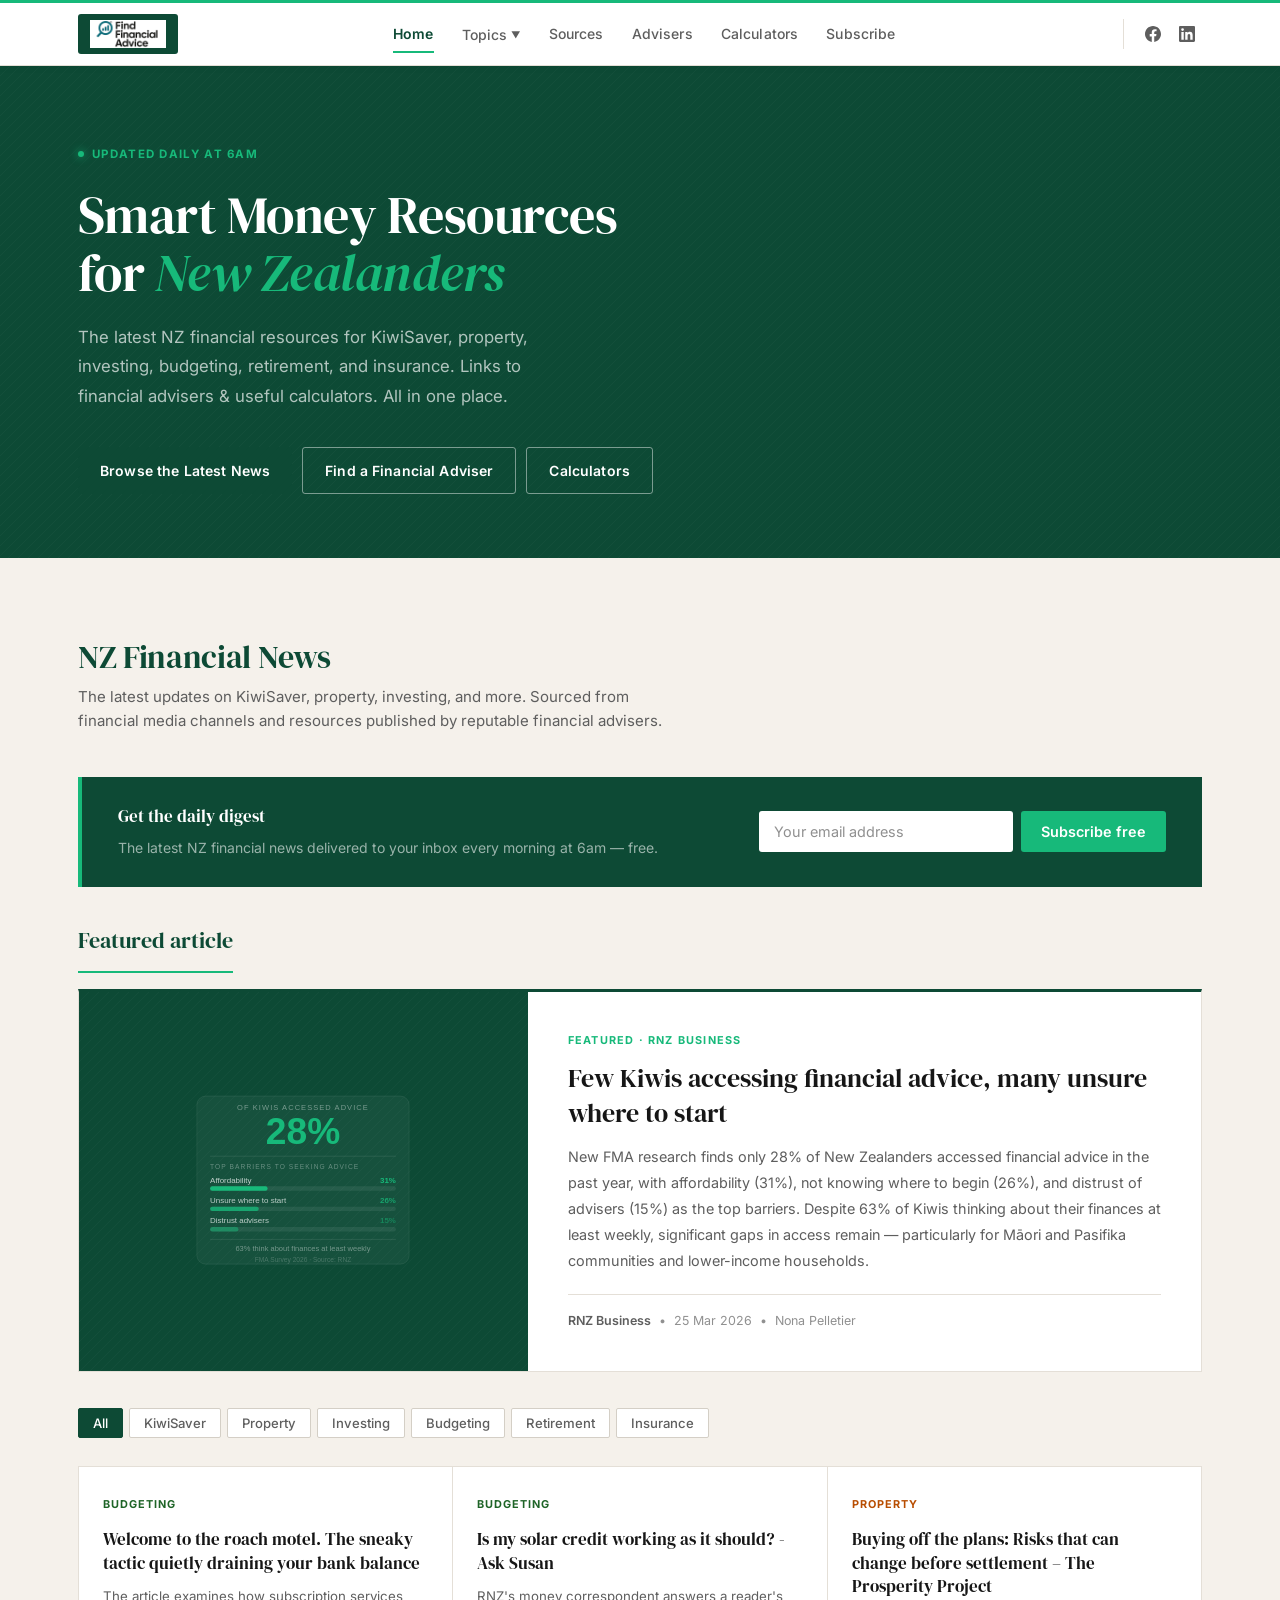
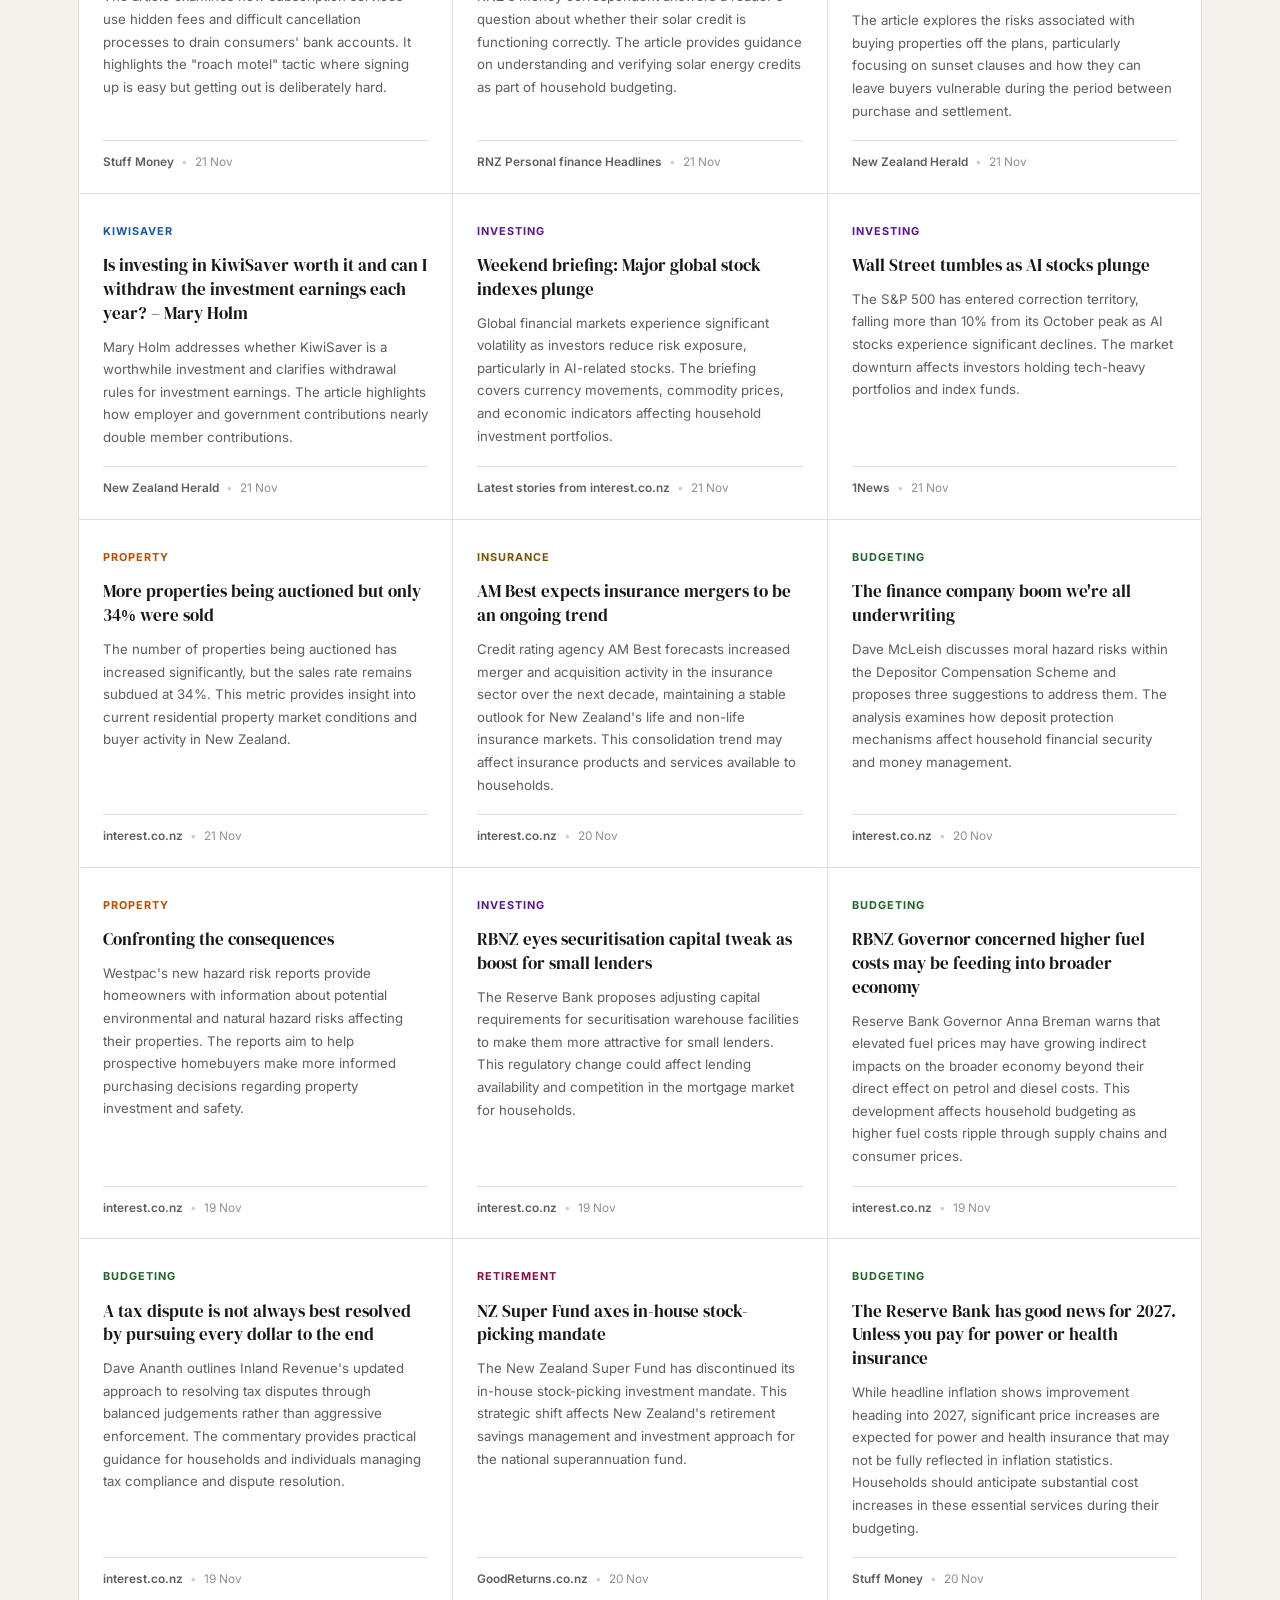
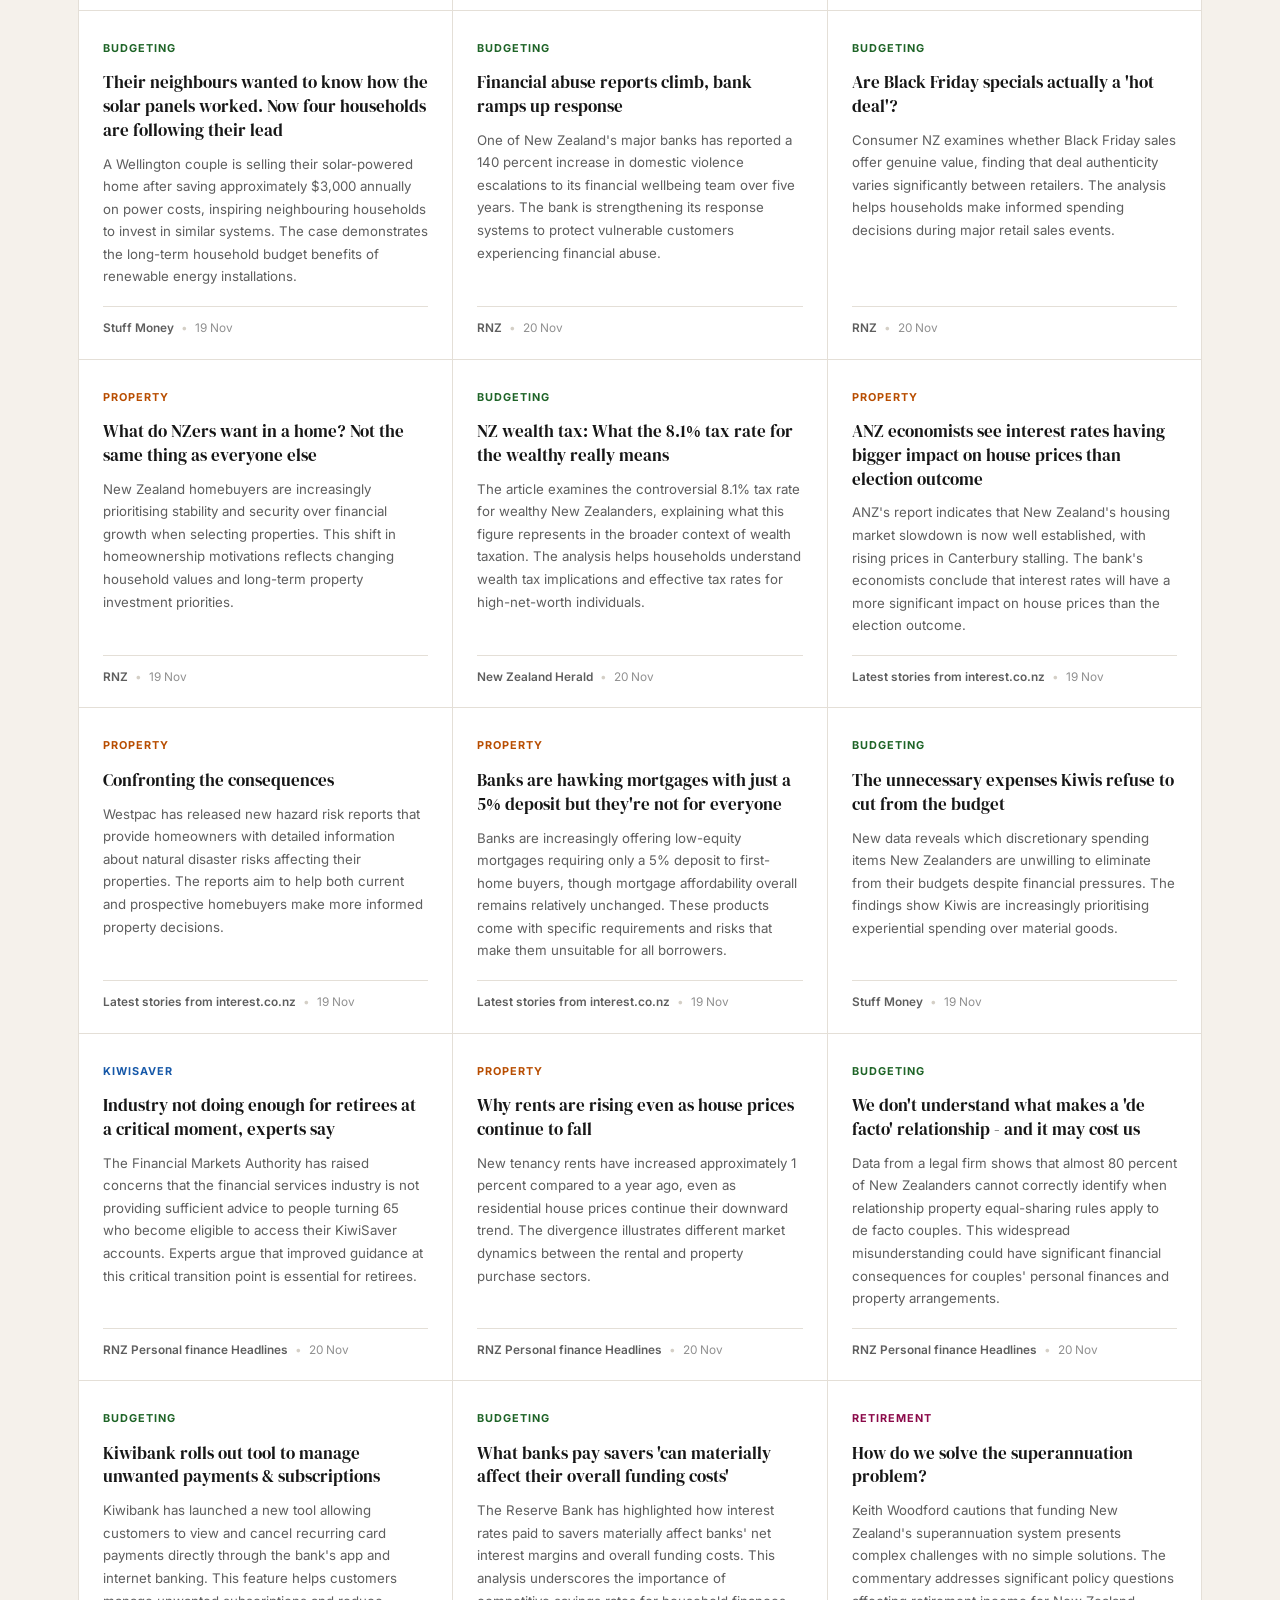
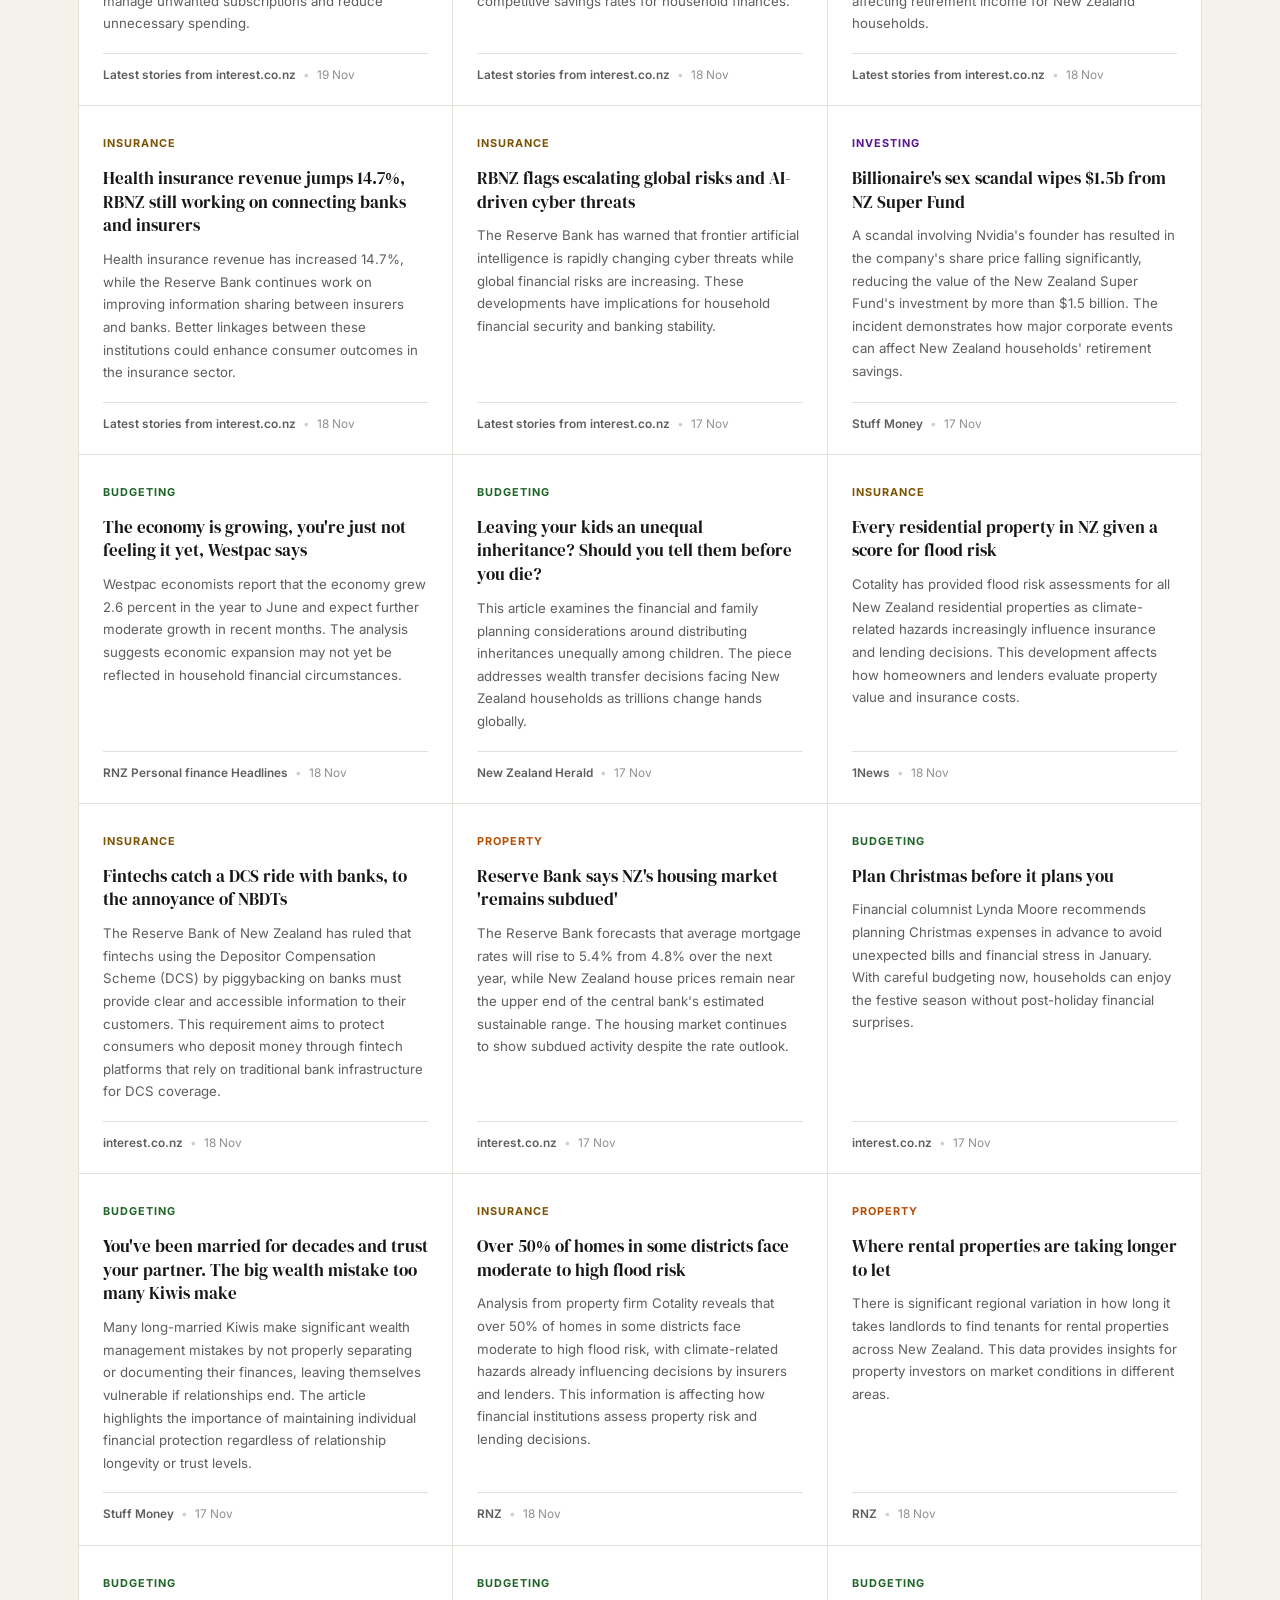
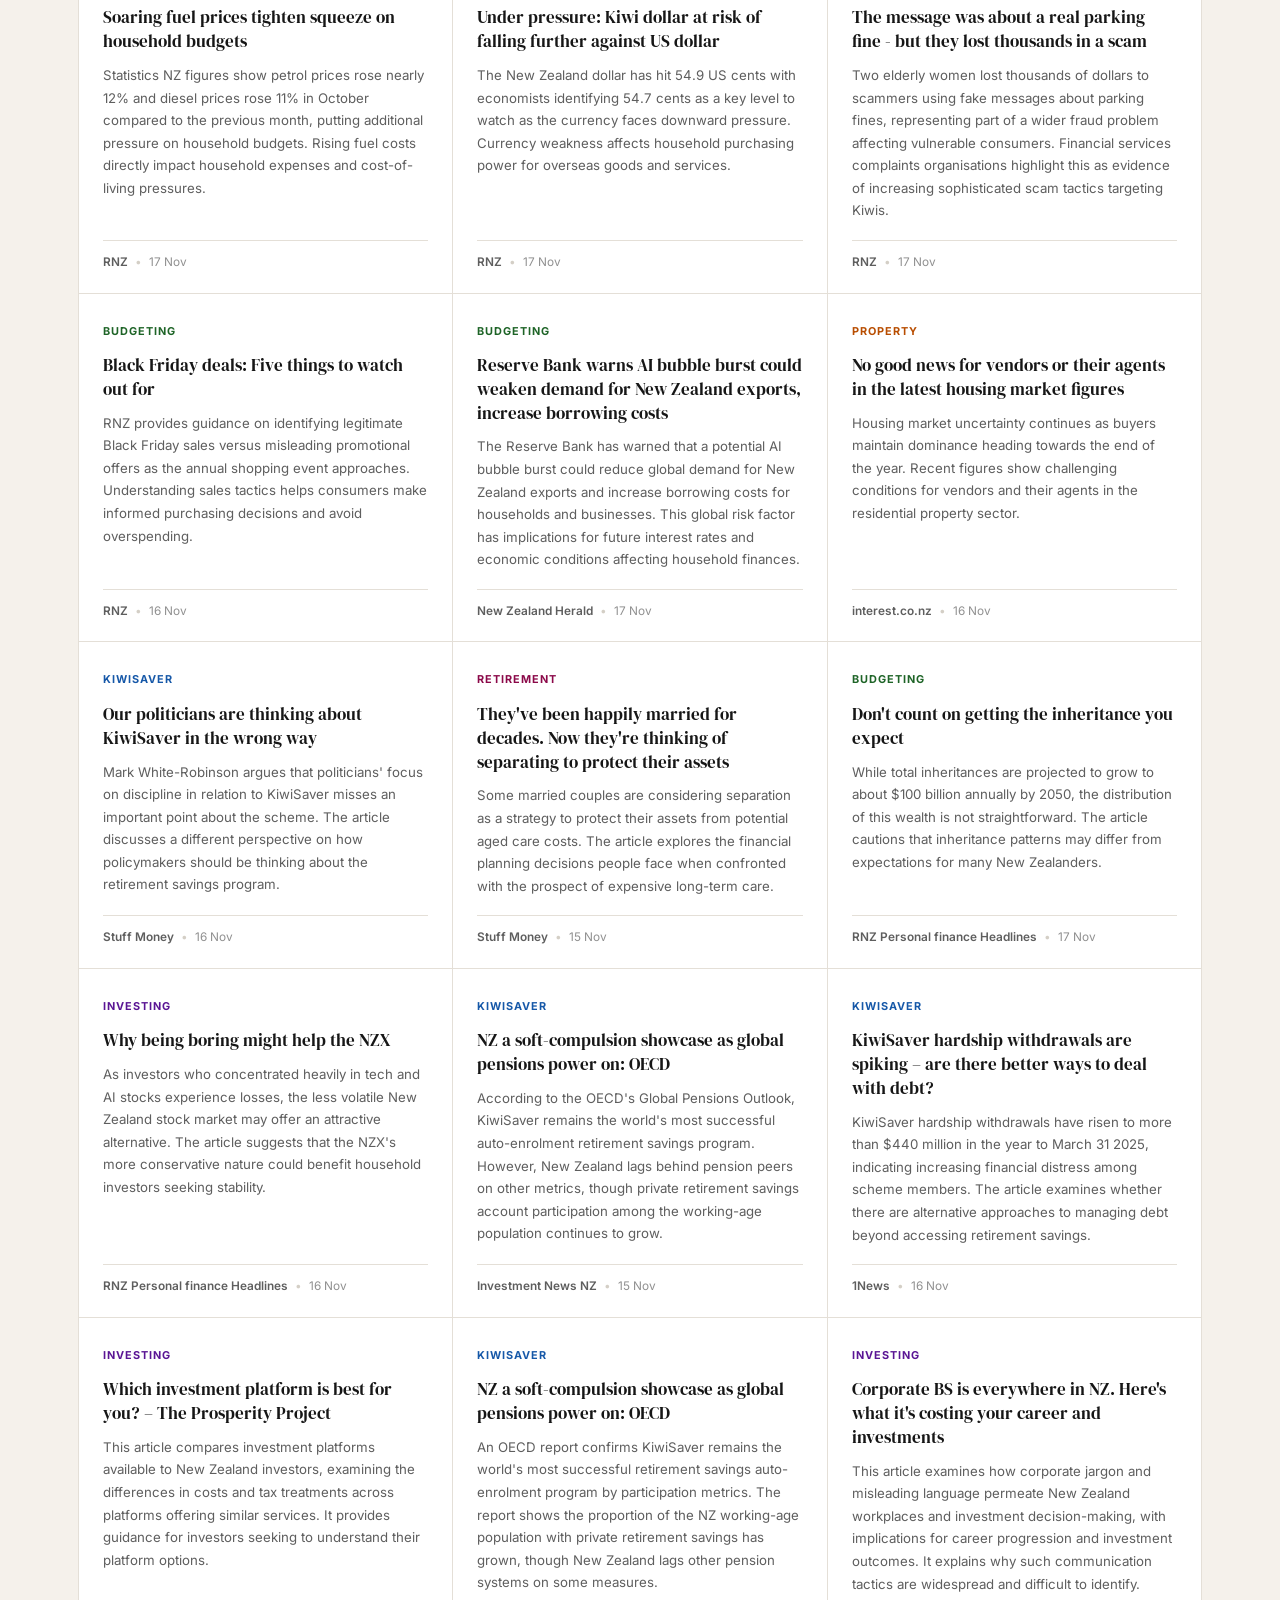
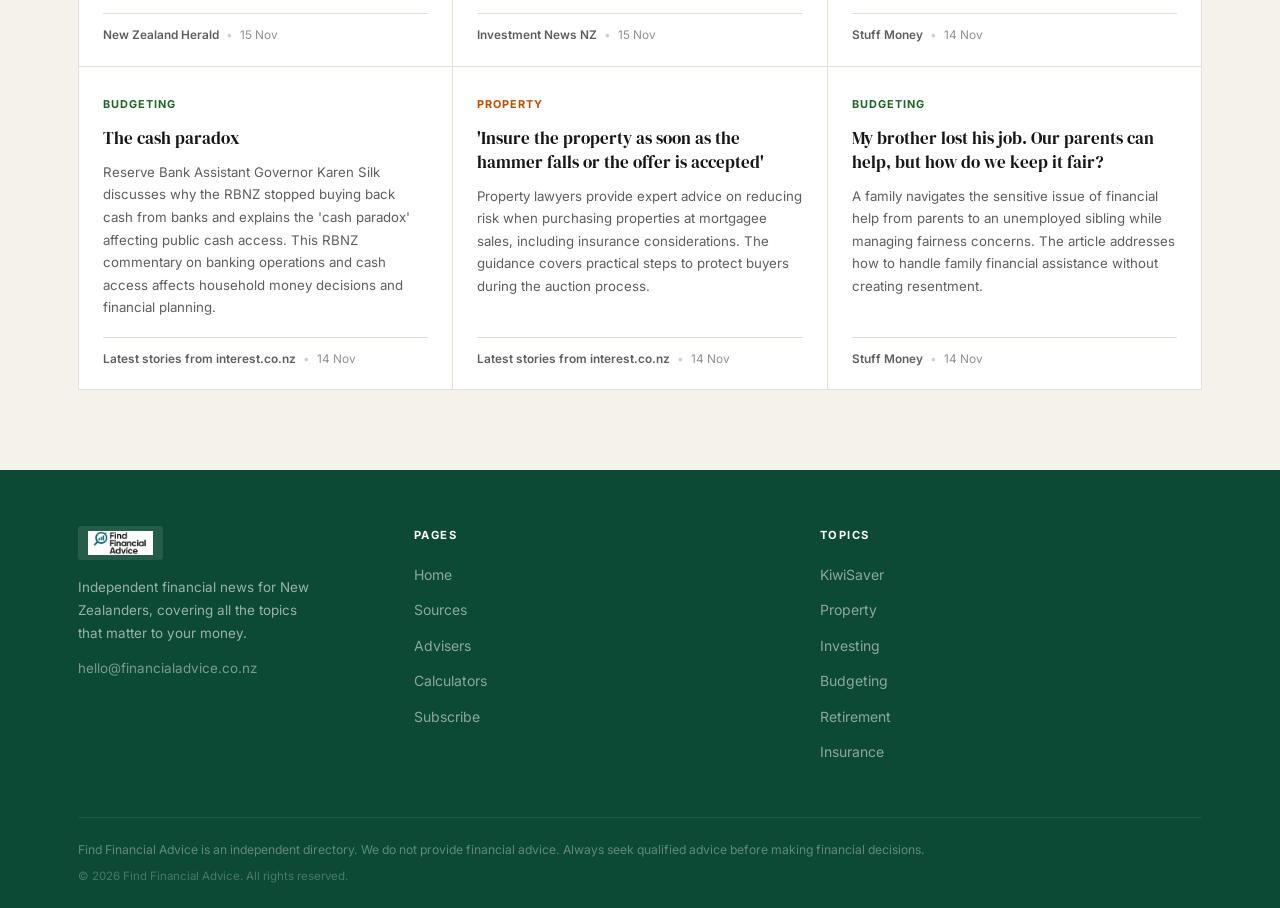
==== index.html @ 1567c5a9 "Daily news update — 2026-11-21" ====
<!DOCTYPE html>
<html lang="en-NZ">
<head>
  <meta charset="UTF-8">
  <meta name="viewport" content="width=device-width, initial-scale=1.0">
  <link rel="icon" type="image/png" href="/favicon-96x96.png" sizes="96x96" />
  <link rel="shortcut icon" href="/favicon.ico" />
  <link rel="apple-touch-icon" sizes="180x180" href="/apple-touch-icon.png" />
  <meta name="apple-mobile-web-app-title" content="Find Financial Advice NZ" />
  <meta name="application-name" content="Find Financial Advice NZ">
  <link rel="manifest" href="/site.webmanifest" />
  <meta name="description" content="Find financial advice in NZ — free daily news on KiwiSaver, investing, property and money. Curated summaries from New Zealand's most trusted financial sources.">
  <title>Find Financial Advice NZ – Smart Money Decisions for NZ</title>
  <link rel="canonical" href="https://financialadvice.co.nz/">
  <link rel="stylesheet" href="styles.min.css">
  <style type="text/css">
  /* Newsletter signup form (Brevo via /api/subscribe) */
  .subscribe-form { width: 100%; }
  .subscribe-row { display: flex; gap: 8px; }
  .subscribe-input { flex: 1; min-width: 0; padding: 11px 14px; border: 1px solid transparent; border-radius: var(--radius); font-size: 0.9rem; color: var(--ink); background: var(--white); -webkit-appearance: none; appearance: none; transition: box-shadow 0.2s; }
  .subscribe-input::placeholder { color: var(--light); }
  .subscribe-input:focus { outline: none; box-shadow: 0 0 0 2px var(--green-bright); }
  .subscribe-btn { flex-shrink: 0; padding: 11px 20px; cursor: pointer; border: none; border-radius: var(--radius); font-size: 0.9rem; font-weight: 600; color: var(--white); background: var(--green-bright); transition: background 0.2s; }
  .subscribe-btn:hover { background: var(--green-mid); }
  .subscribe-btn:disabled { opacity: 0.6; cursor: default; }
  .subscribe-msg { margin: 10px 0 0; font-size: 0.84rem; line-height: 1.4; display: none; }
  .subscribe-msg.show { display: block; }
  .subscribe-msg.success { color: var(--white); font-weight: 600; }
  .subscribe-msg.error { color: #ffd7d0; }
  @media (max-width: 800px) { .subscribe-row { flex-direction: column; } }
  </style>
  <!-- Google Tag Manager -->
  <script>(function(w,d,s,l,i){w[l]=w[l]||[];w[l].push({'gtm.start':
  new Date().getTime(),event:'gtm.js'});var f=d.getElementsByTagName(s)[0],
  j=d.createElement(s),dl=l!='dataLayer'?'&l='+l:'';j.async=true;j.src=
  'https://www.googletagmanager.com/gtm.js?id='+i+dl;f.parentNode.insertBefore(j,f);
  })(window,document,'script','dataLayer','GTM-PXX6WRRG');</script>
  <!-- End Google Tag Manager -->

  <!-- FAQ Schema for AEO -->
  <!-- Google tag (gtag.js) -->
  <script async src="https://www.googletagmanager.com/gtag/js?id=G-EKNTL9Q19B"></script>
  <script>
    window.dataLayer = window.dataLayer || [];
    function gtag(){dataLayer.push(arguments);}
    gtag('js', new Date());
    gtag('config', 'G-EKNTL9Q19B');
  </script>
  <!-- Open Graph -->
  <meta property="og:type"        content="website">
  <meta property="og:site_name"   content="Find Financial Advice NZ">
  <meta property="og:url"         content="https://financialadvice.co.nz/">
  <meta property="og:title"       content="FinancialAdvice.co.nz – Smart Money Decisions for NZ">
  <meta property="og:description" content="Find financial advice in NZ — free daily news on KiwiSaver, investing, property and money. Curated summaries from New Zealand's most trusted financial sources.">
  <meta property="og:image"       content="https://i.postimg.cc/XvXzCPs9/FFA-og-image.jpg">
  <meta property="og:image:type"  content="image/jpeg">
  <meta property="og:image:width" content="1200">
  <meta property="og:image:height" content="630">
  <meta name="twitter:card"       content="summary_large_image">
  <meta name="twitter:title"      content="FinancialAdvice.co.nz – Smart Money Decisions for NZ">
  <meta name="twitter:description" content="Find financial advice in NZ — free daily news on KiwiSaver, investing, property and money. Curated summaries from New Zealand's most trusted financial sources.">
  <meta name="twitter:image"      content="https://i.postimg.cc/XvXzCPs9/FFA-og-image.jpg">
  <meta property="og:locale"      content="en_NZ">
  <meta name="geo.region"         content="NZ">
  <meta name="language"           content="en-NZ">
  <meta name="robots"             content="index, follow">
  <meta name="theme-color"        content="#0d4a35">
  <link rel="preconnect" href="https://fonts.googleapis.com">
  <link rel="preconnect" href="https://fonts.gstatic.com" crossorigin>
  <link href="https://fonts.googleapis.com/css2?family=DM+Serif+Display:ital@0;1&family=Inter:wght@400;500;600;700&display=swap" rel="stylesheet" media="print" onload="this.media='all'">
  <noscript><link href="https://fonts.googleapis.com/css2?family=DM+Serif+Display:ital@0;1&family=Inter:wght@400;500;600;700&display=swap" rel="stylesheet"></noscript>
  <script type="application/ld+json">
{
  "@context": "https://schema.org",
  "@graph": [
    {
      "@type": "WebSite",
      "@id": "https://financialadvice.co.nz/#website",
      "url": "https://financialadvice.co.nz/",
      "name": "Find Financial Advice NZ",
      "alternateName": "FinancialAdvice.co.nz",
      "description": "New Zealand's free daily hub for KiwiSaver, investing, property, budgeting, retirement, and insurance news. Curated summaries from New Zealand's most trusted financial sources, updated daily at 6am.",
      "publisher": { "@id": "https://financialadvice.co.nz/#organization" }
    },
    {
      "@type": "Organization",
      "@id": "https://financialadvice.co.nz/#organization",
      "name": "Find Financial Advice NZ",
      "url": "https://financialadvice.co.nz/",
      "logo": "https://financialadvice.co.nz/Find%20Financial%20Advice%20Logo%2C%20wide%20R.png",
      "email": "hello@financialadvice.co.nz",
      "description": "An independent New Zealand financial news aggregator covering KiwiSaver, property, investing, budgeting, retirement, and insurance. Updated daily at 6am with curated summaries from trusted NZ financial sources.",
      "areaServed": "New Zealand"
    },
    {
      "@type": "WebPage",
      "@id": "https://financialadvice.co.nz/#homepage",
      "url": "https://financialadvice.co.nz/",
      "name": "Find Financial Advice NZ",
      "description": "NZ's free daily hub for KiwiSaver, investing, property and money news. Read quick summaries from New Zealand's most trusted financial sources.",
      "isPartOf": { "@id": "https://financialadvice.co.nz/#website" },
      "about": [
        { "@type": "Thing", "name": "KiwiSaver" },
        { "@type": "Thing", "name": "Property investment New Zealand" },
        { "@type": "Thing", "name": "Personal finance New Zealand" },
        { "@type": "Thing", "name": "Financial advice New Zealand" },
        { "@type": "Thing", "name": "Retirement planning New Zealand" }
      ]
    }
  ]
}
  </script>
  <!-- Meta Pixel Code -->
  <script>
  !function(f,b,e,v,n,t,s)
  {if(f.fbq)return;n=f.fbq=function(){n.callMethod?
  n.callMethod.apply(n,arguments):n.queue.push(arguments)};
  if(!f._fbq)f._fbq=n;n.push=n;n.loaded=!0;n.version='2.0';
  n.queue=[];t=b.createElement(e);t.async=!0;
  t.src=v;s=b.getElementsByTagName(e)[0];
  s.parentNode.insertBefore(t,s)}(window, document,'script',
  'https://connect.facebook.net/en_US/fbevents.js');
  fbq('init', '1661535551726233');
  fbq('track', 'PageView');
  </script>
  <noscript><img height="1" width="1" style="display:none"
  src="https://www.facebook.com/tr?id=1661535551726233&ev=PageView&noscript=1"
  /></noscript>
  <!-- End Meta Pixel Code -->
</head>
<body>
  <!-- Google Tag Manager (noscript) -->
  <noscript><iframe src="https://www.googletagmanager.com/ns.html?id=GTM-PXX6WRRG"
  height="0" width="0" style="display:none;visibility:hidden"></iframe></noscript>
  <!-- End Google Tag Manager (noscript) -->

<nav class="navbar">
  <div class="container">
    <a href="/" class="nav-logo">
      <div class="nav-logo-pill">
        <img src="Find%20Financial%20Advice%20Logo%2C%20wide%20R.png" alt="FindFinancialAdvice.co.nz" class="nav-logo-img">
      </div>
    </a>
    <button class="nav-toggle" aria-label="Toggle navigation" aria-expanded="false">&#9776;</button>
    <ul class="nav-links">
      <li><a href="/" class="active">Home</a></li>
      <li class="nav-dropdown">
        <button class="nav-dropdown-toggle" aria-expanded="false" aria-haspopup="true">Topics <span class="nav-dropdown-arrow">&#9660;</span></button>
        <ul class="nav-dropdown-menu">
          <li><a href="/kiwisaver">KiwiSaver</a></li>
          <li><a href="/property">Property</a></li>
          <li><a href="/investing">Investing</a></li>
          <li><a href="/budgeting">Budgeting</a></li>
          <li><a href="/retirement">Retirement</a></li>
          <li><a href="/insurance">Insurance</a></li>
        </ul>
      </li>
            <li><a href="/sources">Sources</a></li>
      <li><a href="/advisers">Advisers</a></li>
      <li><a href="/calculators">Calculators</a></li>
      <li><a href="/subscribe">Subscribe</a></li>
    </ul>
    <div class="nav-social">
      <a href="https://www.facebook.com/FindFinancialAdviceNZ" target="_blank" rel="noopener noreferrer" aria-label="Facebook">
        <svg viewBox="0 0 24 24" xmlns="http://www.w3.org/2000/svg"><path d="M24 12.073C24 5.405 18.627 0 12 0S0 5.405 0 12.073C0 18.1 4.388 23.094 10.125 24v-8.437H7.078v-3.49h3.047V9.41c0-3.025 1.792-4.697 4.533-4.697 1.312 0 2.686.235 2.686.235v2.97h-1.513c-1.491 0-1.956.93-1.956 1.886v2.268h3.328l-.532 3.49h-2.796V24C19.612 23.094 24 18.1 24 12.073z"/></svg>
      </a>
      <a href="https://www.linkedin.com/company/find-financial-advice-nz/posts/?feedView=all" target="_blank" rel="noopener noreferrer" aria-label="LinkedIn">
        <svg viewBox="0 0 24 24" xmlns="http://www.w3.org/2000/svg"><path d="M20.447 20.452h-3.554v-5.569c0-1.328-.027-3.037-1.852-3.037-1.853 0-2.136 1.445-2.136 2.939v5.667H9.351V9h3.414v1.561h.046c.477-.9 1.637-1.85 3.37-1.85 3.601 0 4.267 2.37 4.267 5.455v6.286zM5.337 7.433a2.062 2.062 0 01-2.063-2.065 2.064 2.064 0 112.063 2.065zm1.782 13.019H3.555V9h3.564v11.452zM22.225 0H1.771C.792 0 0 .774 0 1.729v20.542C0 23.227.792 24 1.771 24h20.451C23.2 24 24 23.227 24 22.271V1.729C24 .774 23.2 0 22.222 0h.003z"/></svg>
      </a>
    </div>
  </div>
</nav>

<!-- Hero -->
<section class="hero">
  <div class="container">
    <div class="hero-content">
      <div class="hero-eyebrow"><span class="hero-live-dot"></span> Updated daily at 6am</div>
      <h1>Smart Money Resources<br>for <span class="accent">New Zealanders</span></h1>
      <p>The latest NZ financial resources for KiwiSaver, property, investing, budgeting, retirement, and insurance. Links to financial advisers &amp; useful calculators. All in one place.</p>
      <div class="hero-btns">
        <a href="#news" class="btn btn-primary">Browse the Latest News</a>
        <a href="/advisers" class="btn btn-outline" style="color:#fff;border-color:rgba(255,255,255,0.45);">Find a Financial Adviser</a>
        <a href="/calculators" class="btn btn-outline" style="color:#fff;border-color:rgba(255,255,255,0.45);">Calculators</a>
      </div>
    </div>
  </div>
</section>

<!-- News -->
<section class="section bg-light" id="news">
  <div class="container">
    <div class="section-header">
      <h2 class="section-title">NZ Financial News</h2>
      <p class="section-subtitle">The latest updates on KiwiSaver, property, investing, and more. Sourced from financial media channels and resources published by reputable financial advisers.</p>
    </div>

    <!-- Newsletter signup -->
    <div class="newsletter-bar">
      <div class="newsletter-bar-text">
        <strong>Get the daily digest</strong>
        <span>The latest NZ financial news delivered to your inbox every morning at 6am — free.</span>
      </div>
      <div class="newsletter-bar-form">
        <form id="subscribe-form" class="subscribe-form" novalidate>
          <div class="subscribe-row">
            <input id="subscribe-email" type="email" name="email" class="subscribe-input" placeholder="Your email address" aria-label="Email address" autocomplete="email" required>
            <button type="submit" class="subscribe-btn">Subscribe free</button>
          </div>
          <p id="subscribe-msg" class="subscribe-msg" role="status" aria-live="polite"></p>
        </form>
      </div>
    </div>

    <!-- Featured Article -->
    <h3 class="featured-label">Featured article</h3>
    <div class="featured-article">
      <div class="featured-img-area">
        <svg viewBox="0 0 260 210" xmlns="http://www.w3.org/2000/svg" style="width:100%;max-width:230px;display:block;margin:0 auto">
          <!-- Card background -->
          <rect x="10" y="8" width="240" height="190" rx="10" fill="rgba(255,255,255,0.04)" stroke="rgba(255,255,255,0.08)" stroke-width="1"/>
          <!-- Headline label -->
          <text x="130" y="24" text-anchor="middle" font-family="-apple-system,BlinkMacSystemFont,sans-serif" font-size="8.5" fill="rgba(255,255,255,0.42)" letter-spacing="1.2">OF KIWIS ACCESSED ADVICE</text>
          <!-- Big stat -->
          <text x="130" y="62" text-anchor="middle" font-family="-apple-system,BlinkMacSystemFont,sans-serif" font-size="42" font-weight="800" fill="#17b97a">28%</text>
          <!-- Divider -->
          <line x1="25" y1="76" x2="235" y2="76" stroke="rgba(255,255,255,0.1)" stroke-width="1"/>
          <!-- Barriers heading -->
          <text x="25" y="90" font-family="-apple-system,BlinkMacSystemFont,sans-serif" font-size="7.5" fill="rgba(255,255,255,0.35)" letter-spacing="1.2">TOP BARRIERS TO SEEKING ADVICE</text>
          <!-- Bar 1: Affordability 31% -->
          <text x="25" y="106" font-family="-apple-system,BlinkMacSystemFont,sans-serif" font-size="9" fill="rgba(255,255,255,0.72)">Affordability</text>
          <text x="235" y="106" text-anchor="end" font-family="-apple-system,BlinkMacSystemFont,sans-serif" font-size="9" font-weight="700" fill="#17b97a">31%</text>
          <rect x="25" y="110" width="210" height="5" rx="2.5" fill="rgba(255,255,255,0.07)"/>
          <rect x="25" y="110" width="65" height="5" rx="2.5" fill="#17b97a"/>
          <!-- Bar 2: Unsure where to start 26% -->
          <text x="25" y="129" font-family="-apple-system,BlinkMacSystemFont,sans-serif" font-size="9" fill="rgba(255,255,255,0.72)">Unsure where to start</text>
          <text x="235" y="129" text-anchor="end" font-family="-apple-system,BlinkMacSystemFont,sans-serif" font-size="9" font-weight="700" fill="rgba(23,185,122,0.78)">26%</text>
          <rect x="25" y="133" width="210" height="5" rx="2.5" fill="rgba(255,255,255,0.07)"/>
          <rect x="25" y="133" width="55" height="5" rx="2.5" fill="rgba(23,185,122,0.78)"/>
          <!-- Bar 3: Distrust advisers 15% -->
          <text x="25" y="152" font-family="-apple-system,BlinkMacSystemFont,sans-serif" font-size="9" fill="rgba(255,255,255,0.72)">Distrust advisers</text>
          <text x="235" y="152" text-anchor="end" font-family="-apple-system,BlinkMacSystemFont,sans-serif" font-size="9" font-weight="700" fill="rgba(23,185,122,0.5)">15%</text>
          <rect x="25" y="156" width="210" height="5" rx="2.5" fill="rgba(255,255,255,0.07)"/>
          <rect x="25" y="156" width="32" height="5" rx="2.5" fill="rgba(23,185,122,0.5)"/>
          <!-- Divider -->
          <line x1="25" y1="170" x2="235" y2="170" stroke="rgba(255,255,255,0.1)" stroke-width="1"/>
          <!-- Footer stat -->
          <text x="130" y="183" text-anchor="middle" font-family="-apple-system,BlinkMacSystemFont,sans-serif" font-size="8.5" fill="rgba(255,255,255,0.4)">63% think about finances at least weekly</text>
          <text x="130" y="196" text-anchor="middle" font-family="-apple-system,BlinkMacSystemFont,sans-serif" font-size="7.5" fill="rgba(255,255,255,0.22)">FMA Survey 2026 · Source: RNZ</text>
        </svg>
      </div>
      <div class="featured-body">
        <div class="featured-eyebrow">Featured · RNZ Business</div>
        <h2><a href="https://www.rnz.co.nz/news/business/590594/few-kiwis-accessing-financial-advice-many-unsure-where-to-start" target="_blank" rel="noopener noreferrer">Few Kiwis accessing financial advice, many unsure where to start</a></h2>
        <p>New FMA research finds only 28% of New Zealanders accessed financial advice in the past year, with affordability (31%), not knowing where to begin (26%), and distrust of advisers (15%) as the top barriers. Despite 63% of Kiwis thinking about their finances at least weekly, significant gaps in access remain — particularly for Māori and Pasifika communities and lower-income households.</p>
        <div class="featured-meta">
          <span class="source"><a href="https://www.rnz.co.nz/news/business" target="_blank" rel="noopener noreferrer">RNZ Business</a></span>
          <span>&bull;</span><span>25 Mar 2026</span><span>&bull;</span><span>Nona Pelletier</span>
        </div>
      </div>
    </div>

    <!-- Filter pills -->
    <div class="filter-pills">
      <button class="filter-pill active" data-filter="all">All</button>
      <button class="filter-pill" data-filter="kiwisaver">KiwiSaver</button>
      <button class="filter-pill" data-filter="property">Property</button>
      <button class="filter-pill" data-filter="investing">Investing</button>
      <button class="filter-pill" data-filter="budgeting">Budgeting</button>
      <button class="filter-pill" data-filter="retirement">Retirement</button>
      <button class="filter-pill" data-filter="insurance">Insurance</button>
    </div>

    <div class="news-grid" id="news-grid">
      <div class="news-card" data-category="budgeting">
        <div class="news-card-tag"><span class="tag tag-budgeting">Budgeting</span></div>
        <h3><a href="https://www.stuff.co.nz/money/361061642/welcome-roach-motel-sneaky-tactic-quietly-draining-your-bank-balance" target="_blank" rel="noopener">Welcome to the roach motel. The sneaky tactic quietly draining your bank balance</a></h3>
        <p class="news-card-summary">The article examines how subscription services use hidden fees and difficult cancellation processes to drain consumers' bank accounts. It highlights the "roach motel" tactic where signing up is easy but getting out is deliberately hard.</p>
        <div class="news-card-meta">
          <span class="source"><a href="https://www.stuff.co.nz/money" target="_blank" rel="noopener">Stuff Money</a></span>
          <span class="sep">&bull;</span><span>21 Nov</span>
        </div>
      </div>
      <div class="news-card" data-category="budgeting">
        <div class="news-card-tag"><span class="tag tag-budgeting">Budgeting</span></div>
        <h3><a href="https://www.rnz.co.nz/news/personal-finance/2719224/is-my-solar-credit-working-as-it-should-ask-susan" target="_blank" rel="noopener">Is my solar credit working as it should? - Ask Susan</a></h3>
        <p class="news-card-summary">RNZ's money correspondent answers a reader's question about whether their solar credit is functioning correctly. The article provides guidance on understanding and verifying solar energy credits as part of household budgeting.</p>
        <div class="news-card-meta">
          <span class="source"><a href="https://www.rnz.co.nz/news/personal-finance" target="_blank" rel="noopener">RNZ Personal finance Headlines</a></span>
          <span class="sep">&bull;</span><span>21 Nov</span>
        </div>
      </div>
      <div class="news-card" data-category="property">
        <div class="news-card-tag"><span class="tag tag-property">Property</span></div>
        <h3><a href="https://www.nzherald.co.nz/business/buying-off-the-plan-risks-that-can-change-before-settlement-the-prosperity-project/LA7AETIGDBA6XKUACMNXK4VI7I/" target="_blank" rel="noopener">Buying off the plans: Risks that can change before settlement – The Prosperity Project</a></h3>
        <p class="news-card-summary">The article explores the risks associated with buying properties off the plans, particularly focusing on sunset clauses and how they can leave buyers vulnerable during the period between purchase and settlement.</p>
        <div class="news-card-meta">
          <span class="source"><a href="https://www.nzherald.co.nz" target="_blank" rel="noopener">New Zealand Herald</a></span>
          <span class="sep">&bull;</span><span>21 Nov</span>
        </div>
      </div>
      <div class="news-card" data-category="kiwisaver">
        <div class="news-card-tag"><span class="tag tag-kiwisaver">KiwiSaver</span></div>
        <h3><a href="https://www.nzherald.co.nz/business/personal-finance/kiwisaver/is-investing-in-kiwisaver-worth-it-and-can-i-withdraw-the-investment-earnings-each-year-mary-holm/premium/W3AOYVUEA5BDPJZCF77PSTIUR4/" target="_blank" rel="noopener">Is investing in KiwiSaver worth it and can I withdraw the investment earnings each year? – Mary Holm</a></h3>
        <p class="news-card-summary">Mary Holm addresses whether KiwiSaver is a worthwhile investment and clarifies withdrawal rules for investment earnings. The article highlights how employer and government contributions nearly double member contributions.</p>
        <div class="news-card-meta">
          <span class="source"><a href="https://www.nzherald.co.nz" target="_blank" rel="noopener">New Zealand Herald</a></span>
          <span class="sep">&bull;</span><span>21 Nov</span>
        </div>
      </div>
      <div class="news-card" data-category="investing">
        <div class="news-card-tag"><span class="tag tag-investing">Investing</span></div>
        <h3><a href="https://www.interest.co.nz/economy/141173/financial-and-commodity-markets-shudder-investors-rush-away-risk-especially-ai-risk" target="_blank" rel="noopener">Weekend briefing: Major global stock indexes plunge</a></h3>
        <p class="news-card-summary">Global financial markets experience significant volatility as investors reduce risk exposure, particularly in AI-related stocks. The briefing covers currency movements, commodity prices, and economic indicators affecting household investment portfolios.</p>
        <div class="news-card-meta">
          <span class="source"><a href="https://www.interest.co.nz/" target="_blank" rel="noopener">Latest stories from interest.co.nz</a></span>
          <span class="sep">&bull;</span><span>21 Nov</span>
        </div>
      </div>
      <div class="news-card" data-category="investing">
        <div class="news-card-tag"><span class="tag tag-investing">Investing</span></div>
        <h3><a href="https://www.1news.co.nz/2026/11/21/wall-street-tumbles-as-ai-stocks-plunge/" target="_blank" rel="noopener">Wall Street tumbles as AI stocks plunge</a></h3>
        <p class="news-card-summary">The S&amp;P 500 has entered correction territory, falling more than 10% from its October peak as AI stocks experience significant declines. The market downturn affects investors holding tech-heavy portfolios and index funds.</p>
        <div class="news-card-meta">
          <span class="source"><a href="https://www.1news.co.nz" target="_blank" rel="noopener">1News</a></span>
          <span class="sep">&bull;</span><span>21 Nov</span>
        </div>
      </div>
      <div class="news-card" data-category="property">
        <div class="news-card-tag"><span class="tag tag-property">Property</span></div>
        <h3><a href="https://www.interest.co.nz/property/141174/big-jump-number-properties-being-auctioned-sales-rate-remains-subdued" target="_blank" rel="noopener">More properties being auctioned but only 34% were sold</a></h3>
        <p class="news-card-summary">The number of properties being auctioned has increased significantly, but the sales rate remains subdued at 34%. This metric provides insight into current residential property market conditions and buyer activity in New Zealand.</p>
        <div class="news-card-meta">
          <span class="source"><a href="https://www.interest.co.nz/" target="_blank" rel="noopener">interest.co.nz</a></span>
          <span class="sep">&bull;</span><span>21 Nov</span>
        </div>
      </div>
      <div class="news-card" data-category="insurance">
        <div class="news-card-tag"><span class="tag tag-insurance">Insurance</span></div>
        <h3><a href="https://www.interest.co.nz/insurance/141170/credit-rating-agency-am-best-expects-merger-and-acquisition-activity-insurance" target="_blank" rel="noopener">AM Best expects insurance mergers to be an ongoing trend</a></h3>
        <p class="news-card-summary">Credit rating agency AM Best forecasts increased merger and acquisition activity in the insurance sector over the next decade, maintaining a stable outlook for New Zealand's life and non-life insurance markets. This consolidation trend may affect insurance products and services available to households.</p>
        <div class="news-card-meta">
          <span class="source"><a href="https://www.interest.co.nz/" target="_blank" rel="noopener">interest.co.nz</a></span>
          <span class="sep">&bull;</span><span>20 Nov</span>
        </div>
      </div>
      <div class="news-card" data-category="budgeting">
        <div class="news-card-tag"><span class="tag tag-budgeting">Budgeting</span></div>
        <h3><a href="https://www.interest.co.nz/public-policy/141155/dave-mcleish-offers-three-suggestions-address-moral-hazard-risk-he-sees" target="_blank" rel="noopener">The finance company boom we're all underwriting</a></h3>
        <p class="news-card-summary">Dave McLeish discusses moral hazard risks within the Depositor Compensation Scheme and proposes three suggestions to address them. The analysis examines how deposit protection mechanisms affect household financial security and money management.</p>
        <div class="news-card-meta">
          <span class="source"><a href="https://www.interest.co.nz/" target="_blank" rel="noopener">interest.co.nz</a></span>
          <span class="sep">&bull;</span><span>20 Nov</span>
        </div>
      </div>
      <div class="news-card" data-category="property">
        <div class="news-card-tag"><span class="tag tag-property">Property</span></div>
        <h3><a href="https://www.interest.co.nz/property/141152/westpac%E2%80%99s-new-hazard-risk-reports-should-sound-warning-new-zealand%C2%A0homeowners" target="_blank" rel="noopener">Confronting the consequences</a></h3>
        <p class="news-card-summary">Westpac's new hazard risk reports provide homeowners with information about potential environmental and natural hazard risks affecting their properties. The reports aim to help prospective homebuyers make more informed purchasing decisions regarding property investment and safety.</p>
        <div class="news-card-meta">
          <span class="source"><a href="https://www.interest.co.nz/" target="_blank" rel="noopener">interest.co.nz</a></span>
          <span class="sep">&bull;</span><span>19 Nov</span>
        </div>
      </div>
      <div class="news-card" data-category="investing">
        <div class="news-card-tag"><span class="tag tag-investing">Investing</span></div>
        <h3><a href="https://www.interest.co.nz/banking/141132/reserve-bank-says-change-capital-requirement-securitisation-warehouse-facilities" target="_blank" rel="noopener">RBNZ eyes securitisation capital tweak as boost for small lenders</a></h3>
        <p class="news-card-summary">The Reserve Bank proposes adjusting capital requirements for securitisation warehouse facilities to make them more attractive for small lenders. This regulatory change could affect lending availability and competition in the mortgage market for households.</p>
        <div class="news-card-meta">
          <span class="source"><a href="https://www.interest.co.nz/" target="_blank" rel="noopener">interest.co.nz</a></span>
          <span class="sep">&bull;</span><span>19 Nov</span>
        </div>
      </div>
      <div class="news-card" data-category="budgeting">
        <div class="news-card-tag"><span class="tag tag-budgeting">Budgeting</span></div>
        <h3><a href="https://www.interest.co.nz/economy/141150/reserve-bank-governor-anna-breman-says-indirect-impact-elevated-fuel-prices-may-be" target="_blank" rel="noopener">RBNZ Governor concerned higher fuel costs may be feeding into broader economy</a></h3>
        <p class="news-card-summary">Reserve Bank Governor Anna Breman warns that elevated fuel prices may have growing indirect impacts on the broader economy beyond their direct effect on petrol and diesel costs. This development affects household budgeting as higher fuel costs ripple through supply chains and consumer prices.</p>
        <div class="news-card-meta">
          <span class="source"><a href="https://www.interest.co.nz/" target="_blank" rel="noopener">interest.co.nz</a></span>
          <span class="sep">&bull;</span><span>19 Nov</span>
        </div>
      </div>
      <div class="news-card" data-category="budgeting">
        <div class="news-card-tag"><span class="tag tag-budgeting">Budgeting</span></div>
        <h3><a href="https://www.interest.co.nz/personal-finance/141148/dave-ananth-explains-why-he-likes-updated-view-inland-revenue-how-it-will" target="_blank" rel="noopener">A tax dispute is not always best resolved by pursuing every dollar to the end</a></h3>
        <p class="news-card-summary">Dave Ananth outlines Inland Revenue's updated approach to resolving tax disputes through balanced judgements rather than aggressive enforcement. The commentary provides practical guidance for households and individuals managing tax compliance and dispute resolution.</p>
        <div class="news-card-meta">
          <span class="source"><a href="https://www.interest.co.nz/" target="_blank" rel="noopener">interest.co.nz</a></span>
          <span class="sep">&bull;</span><span>19 Nov</span>
        </div>
      </div>
      <div class="news-card" data-category="retirement">
        <div class="news-card-tag"><span class="tag tag-retirement">Retirement</span></div>
        <h3><a href="https://www.goodreturns.co.nz/article/nz-super-fund-axes-in-house-stock-picking-mandate?utm_source=GR&utm_medium=rss&utm_campaign=NZ%20Super%20Fund%20axes%20in-house%20stock-picking%20mandate" target="_blank" rel="noopener">NZ Super Fund axes in-house stock-picking mandate</a></h3>
        <p class="news-card-summary">The New Zealand Super Fund has discontinued its in-house stock-picking investment mandate. This strategic shift affects New Zealand's retirement savings management and investment approach for the national superannuation fund.</p>
        <div class="news-card-meta">
          <span class="source"><a href="https://www.goodreturns.co.nz/rss/news.xml" target="_blank" rel="noopener">GoodReturns.co.nz</a></span>
          <span class="sep">&bull;</span><span>20 Nov</span>
        </div>
      </div>
      <div class="news-card" data-category="budgeting">
        <div class="news-card-tag"><span class="tag tag-budgeting">Budgeting</span></div>
        <h3><a href="https://www.stuff.co.nz/money/361061847/hidden-2027-price-hikes-headline-inflation-wont-show-you" target="_blank" rel="noopener">The Reserve Bank has good news for 2027. Unless you pay for power or health insurance</a></h3>
        <p class="news-card-summary">While headline inflation shows improvement heading into 2027, significant price increases are expected for power and health insurance that may not be fully reflected in inflation statistics. Households should anticipate substantial cost increases in these essential services during their budgeting.</p>
        <div class="news-card-meta">
          <span class="source"><a href="https://www.stuff.co.nz/money" target="_blank" rel="noopener">Stuff Money</a></span>
          <span class="sep">&bull;</span><span>20 Nov</span>
        </div>
      </div>
      <div class="news-card" data-category="budgeting">
        <div class="news-card-tag"><span class="tag tag-budgeting">Budgeting</span></div>
        <h3><a href="https://www.stuff.co.nz/money/361061065/their-neighbours-wanted-know-how-solar-panels-worked-now-four-households-are-following-their-lead" target="_blank" rel="noopener">Their neighbours wanted to know how the solar panels worked. Now four households are following their lead</a></h3>
        <p class="news-card-summary">A Wellington couple is selling their solar-powered home after saving approximately $3,000 annually on power costs, inspiring neighbouring households to invest in similar systems. The case demonstrates the long-term household budget benefits of renewable energy installations.</p>
        <div class="news-card-meta">
          <span class="source"><a href="https://www.stuff.co.nz/money" target="_blank" rel="noopener">Stuff Money</a></span>
          <span class="sep">&bull;</span><span>19 Nov</span>
        </div>
      </div>
      <div class="news-card" data-category="budgeting">
        <div class="news-card-tag"><span class="tag tag-budgeting">Budgeting</span></div>
        <h3><a href="https://www.rnz.co.nz/news/business/2704982/financial-abuse-reports-climb-bank-ramps-up-response" target="_blank" rel="noopener">Financial abuse reports climb, bank ramps up response</a></h3>
        <p class="news-card-summary">One of New Zealand's major banks has reported a 140 percent increase in domestic violence escalations to its financial wellbeing team over five years. The bank is strengthening its response systems to protect vulnerable customers experiencing financial abuse.</p>
        <div class="news-card-meta">
          <span class="source"><a href="https://www.rnz.co.nz/news/personal-finance" target="_blank" rel="noopener">RNZ</a></span>
          <span class="sep">&bull;</span><span>20 Nov</span>
        </div>
      </div>
      <div class="news-card" data-category="budgeting">
        <div class="news-card-tag"><span class="tag tag-budgeting">Budgeting</span></div>
        <h3><a href="https://www.rnz.co.nz/news/business/2699745/are-black-friday-specials-actually-a-hot-deal" target="_blank" rel="noopener">Are Black Friday specials actually a 'hot deal'?</a></h3>
        <p class="news-card-summary">Consumer NZ examines whether Black Friday sales offer genuine value, finding that deal authenticity varies significantly between retailers. The analysis helps households make informed spending decisions during major retail sales events.</p>
        <div class="news-card-meta">
          <span class="source"><a href="https://www.rnz.co.nz/news/personal-finance" target="_blank" rel="noopener">RNZ</a></span>
          <span class="sep">&bull;</span><span>20 Nov</span>
        </div>
      </div>
      <div class="news-card" data-category="property">
        <div class="news-card-tag"><span class="tag tag-property">Property</span></div>
        <h3><a href="https://www.rnz.co.nz/news/personal-finance/2684335/what-do-nzers-want-in-a-home-not-the-same-thing-as-everyone-else" target="_blank" rel="noopener">What do NZers want in a home? Not the same thing as everyone else</a></h3>
        <p class="news-card-summary">New Zealand homebuyers are increasingly prioritising stability and security over financial growth when selecting properties. This shift in homeownership motivations reflects changing household values and long-term property investment priorities.</p>
        <div class="news-card-meta">
          <span class="source"><a href="https://www.rnz.co.nz/news/personal-finance" target="_blank" rel="noopener">RNZ</a></span>
          <span class="sep">&bull;</span><span>19 Nov</span>
        </div>
      </div>
      <div class="news-card" data-category="budgeting">
        <div class="news-card-tag"><span class="tag tag-budgeting">Budgeting</span></div>
        <h3><a href="https://www.nzherald.co.nz/business/personal-finance/tax/nz-wealth-tax-what-the-81-tax-rate-for-the-wealthy-really-means/premium/A2PU3KX6YRFDTAYIU7FK3WGLGQ/" target="_blank" rel="noopener">NZ wealth tax: What the 8.1% tax rate for the wealthy really means</a></h3>
        <p class="news-card-summary">The article examines the controversial 8.1% tax rate for wealthy New Zealanders, explaining what this figure represents in the broader context of wealth taxation. The analysis helps households understand wealth tax implications and effective tax rates for high-net-worth individuals.</p>
        <div class="news-card-meta">
          <span class="source"><a href="https://www.nzherald.co.nz" target="_blank" rel="noopener">New Zealand Herald</a></span>
          <span class="sep">&bull;</span><span>20 Nov</span>
        </div>
      </div>
      <div class="news-card" data-category="property">
        <div class="news-card-tag"><span class="tag tag-property">Property</span></div>
        <h3><a href="https://www.interest.co.nz/property/141154/anz-nz-report-says-housing-market-slowdown-now-well-established-and-rising-prices" target="_blank" rel="noopener">ANZ economists see interest rates having bigger impact on house prices than election outcome</a></h3>
        <p class="news-card-summary">ANZ's report indicates that New Zealand's housing market slowdown is now well established, with rising prices in Canterbury stalling. The bank's economists conclude that interest rates will have a more significant impact on house prices than the election outcome.</p>
        <div class="news-card-meta">
          <span class="source"><a href="https://www.interest.co.nz/" target="_blank" rel="noopener">Latest stories from interest.co.nz</a></span>
          <span class="sep">&bull;</span><span>19 Nov</span>
        </div>
      </div>
      <div class="news-card" data-category="property">
        <div class="news-card-tag"><span class="tag tag-property">Property</span></div>
        <h3><a href="https://www.interest.co.nz/property/141152/westpac%E2%80%99s-new-hazard-risk-reports-should-sound-warning-new-zealand%C2%80homeowners" target="_blank" rel="noopener">Confronting the consequences</a></h3>
        <p class="news-card-summary">Westpac has released new hazard risk reports that provide homeowners with detailed information about natural disaster risks affecting their properties. The reports aim to help both current and prospective homebuyers make more informed property decisions.</p>
        <div class="news-card-meta">
          <span class="source"><a href="https://www.interest.co.nz/" target="_blank" rel="noopener">Latest stories from interest.co.nz</a></span>
          <span class="sep">&bull;</span><span>19 Nov</span>
        </div>
      </div>
      <div class="news-card" data-category="property">
        <div class="news-card-tag"><span class="tag tag-property">Property</span></div>
        <h3><a href="https://www.interest.co.nz/property/141128/little-movement-overall-mortgage-affordability-first-home-buyers-banks-step-low" target="_blank" rel="noopener">Banks are hawking mortgages with just a 5% deposit but they're not for everyone</a></h3>
        <p class="news-card-summary">Banks are increasingly offering low-equity mortgages requiring only a 5% deposit to first-home buyers, though mortgage affordability overall remains relatively unchanged. These products come with specific requirements and risks that make them unsuitable for all borrowers.</p>
        <div class="news-card-meta">
          <span class="source"><a href="https://www.interest.co.nz/" target="_blank" rel="noopener">Latest stories from interest.co.nz</a></span>
          <span class="sep">&bull;</span><span>19 Nov</span>
        </div>
      </div>
      <div class="news-card" data-category="budgeting">
        <div class="news-card-tag"><span class="tag tag-budgeting">Budgeting</span></div>
        <h3><a href="https://www.stuff.co.nz/money/361061265/these-are-unnecessary-expenses-kiwis-refuse-cut-budget" target="_blank" rel="noopener">The unnecessary expenses Kiwis refuse to cut from the budget</a></h3>
        <p class="news-card-summary">New data reveals which discretionary spending items New Zealanders are unwilling to eliminate from their budgets despite financial pressures. The findings show Kiwis are increasingly prioritising experiential spending over material goods.</p>
        <div class="news-card-meta">
          <span class="source"><a href="https://www.stuff.co.nz/money" target="_blank" rel="noopener">Stuff Money</a></span>
          <span class="sep">&bull;</span><span>19 Nov</span>
        </div>
      </div>
      <div class="news-card" data-category="kiwisaver">
        <div class="news-card-tag"><span class="tag tag-kiwisaver">KiwiSaver</span></div>
        <h3><a href="https://www.rnz.co.nz/news/business/2695993/industry-not-doing-enough-for-retirees-at-a-critical-moment-experts-say" target="_blank" rel="noopener">Industry not doing enough for retirees at a critical moment, experts say</a></h3>
        <p class="news-card-summary">The Financial Markets Authority has raised concerns that the financial services industry is not providing sufficient advice to people turning 65 who become eligible to access their KiwiSaver accounts. Experts argue that improved guidance at this critical transition point is essential for retirees.</p>
        <div class="news-card-meta">
          <span class="source"><a href="https://www.rnz.co.nz/news/personal-finance" target="_blank" rel="noopener">RNZ Personal finance Headlines</a></span>
          <span class="sep">&bull;</span><span>20 Nov</span>
        </div>
      </div>
      <div class="news-card" data-category="property">
        <div class="news-card-tag"><span class="tag tag-property">Property</span></div>
        <h3><a href="https://www.rnz.co.nz/news/business/2695961/why-rents-are-rising-even-as-house-prices-continue-to-fall" target="_blank" rel="noopener">Why rents are rising even as house prices continue to fall</a></h3>
        <p class="news-card-summary">New tenancy rents have increased approximately 1 percent compared to a year ago, even as residential house prices continue their downward trend. The divergence illustrates different market dynamics between the rental and property purchase sectors.</p>
        <div class="news-card-meta">
          <span class="source"><a href="https://www.rnz.co.nz/news/personal-finance" target="_blank" rel="noopener">RNZ Personal finance Headlines</a></span>
          <span class="sep">&bull;</span><span>20 Nov</span>
        </div>
      </div>
      <div class="news-card" data-category="budgeting">
        <div class="news-card-tag"><span class="tag tag-budgeting">Budgeting</span></div>
        <h3><a href="https://www.rnz.co.nz/news/personal-finance/2695960/we-don-t-understand-what-makes-a-de-facto-relationship-and-it-may-cost-us" target="_blank" rel="noopener">We don't understand what makes a 'de facto' relationship - and it may cost us</a></h3>
        <p class="news-card-summary">Data from a legal firm shows that almost 80 percent of New Zealanders cannot correctly identify when relationship property equal-sharing rules apply to de facto couples. This widespread misunderstanding could have significant financial consequences for couples' personal finances and property arrangements.</p>
        <div class="news-card-meta">
          <span class="source"><a href="https://www.rnz.co.nz/news/personal-finance" target="_blank" rel="noopener">RNZ Personal finance Headlines</a></span>
          <span class="sep">&bull;</span><span>20 Nov</span>
        </div>
      </div>
      <div class="news-card" data-category="budgeting">
        <div class="news-card-tag"><span class="tag tag-budgeting">Budgeting</span></div>
        <h3><a href="https://www.interest.co.nz/banking/141135/kiwibank-customers-can-now-see-and-stop-recurring-card-payments-through-banks-app" target="_blank" rel="noopener">Kiwibank rolls out tool to manage unwanted payments &amp; subscriptions</a></h3>
        <p class="news-card-summary">Kiwibank has launched a new tool allowing customers to view and cancel recurring card payments directly through the bank's app and internet banking. This feature helps customers manage unwanted subscriptions and reduce unnecessary spending.</p>
        <div class="news-card-meta">
          <span class="source"><a href="https://www.interest.co.nz/" target="_blank" rel="noopener">Latest stories from interest.co.nz</a></span>
          <span class="sep">&bull;</span><span>19 Nov</span>
        </div>
      </div>
      <div class="news-card" data-category="budgeting">
        <div class="news-card-tag"><span class="tag tag-budgeting">Budgeting</span></div>
        <h3><a href="https://www.interest.co.nz/personal-finance/141119/reserve-bank-highlights-importance-interest-rates-banks-pay-savers-their" target="_blank" rel="noopener">What banks pay savers 'can materially affect their overall funding costs'</a></h3>
        <p class="news-card-summary">The Reserve Bank has highlighted how interest rates paid to savers materially affect banks' net interest margins and overall funding costs. This analysis underscores the importance of competitive savings rates for household finances.</p>
        <div class="news-card-meta">
          <span class="source"><a href="https://www.interest.co.nz/" target="_blank" rel="noopener">Latest stories from interest.co.nz</a></span>
          <span class="sep">&bull;</span><span>18 Nov</span>
        </div>
      </div>
      <div class="news-card" data-category="retirement">
        <div class="news-card-tag"><span class="tag tag-retirement">Retirement</span></div>
        <h3><a href="https://www.interest.co.nz/public-policy/141131/keith-woodford-warns-there-are-no-easy-answers-funding-superannuation-those" target="_blank" rel="noopener">How do we solve the superannuation problem?</a></h3>
        <p class="news-card-summary">Keith Woodford cautions that funding New Zealand's superannuation system presents complex challenges with no simple solutions. The commentary addresses significant policy questions affecting retirement income for New Zealand households.</p>
        <div class="news-card-meta">
          <span class="source"><a href="https://www.interest.co.nz/" target="_blank" rel="noopener">Latest stories from interest.co.nz</a></span>
          <span class="sep">&bull;</span><span>18 Nov</span>
        </div>
      </div>
      <div class="news-card" data-category="insurance">
        <div class="news-card-tag"><span class="tag tag-insurance">Insurance</span></div>
        <h3><a href="https://www.interest.co.nz/insurance/141122/reserve-bank-says-there-are-%E2%80%98certainly-opportunities-better-linkages%E2%80%99-between" target="_blank" rel="noopener">Health insurance revenue jumps 14.7%, RBNZ still working on connecting banks and insurers</a></h3>
        <p class="news-card-summary">Health insurance revenue has increased 14.7%, while the Reserve Bank continues work on improving information sharing between insurers and banks. Better linkages between these institutions could enhance consumer outcomes in the insurance sector.</p>
        <div class="news-card-meta">
          <span class="source"><a href="https://www.interest.co.nz/" target="_blank" rel="noopener">Latest stories from interest.co.nz</a></span>
          <span class="sep">&bull;</span><span>18 Nov</span>
        </div>
      </div>
      <div class="news-card" data-category="insurance">
        <div class="news-card-tag"><span class="tag tag-insurance">Insurance</span></div>
        <h3><a href="https://www.interest.co.nz/banking/141117/reserve-bank-warns-frontier-ai-rapidly-changing-cyber-threats-global-financial-risks" target="_blank" rel="noopener">RBNZ flags escalating global risks and AI-driven cyber threats</a></h3>
        <p class="news-card-summary">The Reserve Bank has warned that frontier artificial intelligence is rapidly changing cyber threats while global financial risks are increasing. These developments have implications for household financial security and banking stability.</p>
        <div class="news-card-meta">
          <span class="source"><a href="https://www.interest.co.nz/" target="_blank" rel="noopener">Latest stories from interest.co.nz</a></span>
          <span class="sep">&bull;</span><span>17 Nov</span>
        </div>
      </div>
      <div class="news-card" data-category="investing">
        <div class="news-card-tag"><span class="tag tag-investing">Investing</span></div>
        <h3><a href="https://www.stuff.co.nz/money/361060377/hero-zero-nvidia-scandal-wipes-15-billion-nz-super-fund-investment" target="_blank" rel="noopener">Billionaire's sex scandal wipes $1.5b from NZ Super Fund</a></h3>
        <p class="news-card-summary">A scandal involving Nvidia's founder has resulted in the company's share price falling significantly, reducing the value of the New Zealand Super Fund's investment by more than $1.5 billion. The incident demonstrates how major corporate events can affect New Zealand households' retirement savings.</p>
        <div class="news-card-meta">
          <span class="source"><a href="https://www.stuff.co.nz/money" target="_blank" rel="noopener">Stuff Money</a></span>
          <span class="sep">&bull;</span><span>17 Nov</span>
        </div>
      </div>
      <div class="news-card" data-category="budgeting">
        <div class="news-card-tag"><span class="tag tag-budgeting">Budgeting</span></div>
        <h3><a href="https://www.rnz.co.nz/news/business/2647983/the-economy-is-growing-you-re-just-not-feeling-it-yet-westpac-says" target="_blank" rel="noopener">The economy is growing, you're just not feeling it yet, Westpac says</a></h3>
        <p class="news-card-summary">Westpac economists report that the economy grew 2.6 percent in the year to June and expect further moderate growth in recent months. The analysis suggests economic expansion may not yet be reflected in household financial circumstances.</p>
        <div class="news-card-meta">
          <span class="source"><a href="https://www.rnz.co.nz/news/personal-finance" target="_blank" rel="noopener">RNZ Personal finance Headlines</a></span>
          <span class="sep">&bull;</span><span>18 Nov</span>
        </div>
      </div>
      <div class="news-card" data-category="budgeting">
        <div class="news-card-tag"><span class="tag tag-budgeting">Budgeting</span></div>
        <h3><a href="https://www.nzherald.co.nz/business/leaving-your-kids-an-unequal-inheritance-should-you-tell-them-before-you-die/premium/ANOLYD4KGRF5NBBVBPGGOI4PZQ/" target="_blank" rel="noopener">Leaving your kids an unequal inheritance? Should you tell them before you die?</a></h3>
        <p class="news-card-summary">This article examines the financial and family planning considerations around distributing inheritances unequally among children. The piece addresses wealth transfer decisions facing New Zealand households as trillions change hands globally.</p>
        <div class="news-card-meta">
          <span class="source"><a href="https://www.nzherald.co.nz" target="_blank" rel="noopener">New Zealand Herald</a></span>
          <span class="sep">&bull;</span><span>17 Nov</span>
        </div>
      </div>
      <div class="news-card" data-category="insurance">
        <div class="news-card-tag"><span class="tag tag-insurance">Insurance</span></div>
        <h3><a href="https://www.1news.co.nz/2026/11/18/every-residential-property-in-nz-given-a-score-for-flood-risk/" target="_blank" rel="noopener">Every residential property in NZ given a score for flood risk</a></h3>
        <p class="news-card-summary">Cotality has provided flood risk assessments for all New Zealand residential properties as climate-related hazards increasingly influence insurance and lending decisions. This development affects how homeowners and lenders evaluate property value and insurance costs.</p>
        <div class="news-card-meta">
          <span class="source"><a href="https://www.1news.co.nz" target="_blank" rel="noopener">1News</a></span>
          <span class="sep">&bull;</span><span>18 Nov</span>
        </div>
      </div>
      <div class="news-card" data-category="insurance">
        <div class="news-card-tag"><span class="tag tag-insurance">Insurance</span></div>
        <h3><a href="https://www.interest.co.nz/personal-finance/140843/fintechs-piggybacking-banks-depositor-compensation-scheme-must-provide" target="_blank" rel="noopener">Fintechs catch a DCS ride with banks, to the annoyance of NBDTs</a></h3>
        <p class="news-card-summary">The Reserve Bank of New Zealand has ruled that fintechs using the Depositor Compensation Scheme (DCS) by piggybacking on banks must provide clear and accessible information to their customers. This requirement aims to protect consumers who deposit money through fintech platforms that rely on traditional bank infrastructure for DCS coverage.</p>
        <div class="news-card-meta">
          <span class="source"><a href="https://www.interest.co.nz/" target="_blank" rel="noopener">interest.co.nz</a></span>
          <span class="sep">&bull;</span><span>18 Nov</span>
        </div>
      </div>
      <div class="news-card" data-category="property">
        <div class="news-card-tag"><span class="tag tag-property">Property</span></div>
        <h3><a href="https://www.interest.co.nz/property/141113/rbnz-says-average-mortgage-rates-are-set-climb-54-48-next-year-while-nz-house" target="_blank" rel="noopener">Reserve Bank says NZ's housing market 'remains subdued'</a></h3>
        <p class="news-card-summary">The Reserve Bank forecasts that average mortgage rates will rise to 5.4% from 4.8% over the next year, while New Zealand house prices remain near the upper end of the central bank's estimated sustainable range. The housing market continues to show subdued activity despite the rate outlook.</p>
        <div class="news-card-meta">
          <span class="source"><a href="https://www.interest.co.nz/" target="_blank" rel="noopener">interest.co.nz</a></span>
          <span class="sep">&bull;</span><span>17 Nov</span>
        </div>
      </div>
      <div class="news-card" data-category="budgeting">
        <div class="news-card-tag"><span class="tag tag-budgeting">Budgeting</span></div>
        <h3><a href="https://www.interest.co.nz/personal-finance/141109/lynda-moore-says-christmas-meant-be-enjoyed-little-planning-now-you-get" target="_blank" rel="noopener">Plan Christmas before it plans you</a></h3>
        <p class="news-card-summary">Financial columnist Lynda Moore recommends planning Christmas expenses in advance to avoid unexpected bills and financial stress in January. With careful budgeting now, households can enjoy the festive season without post-holiday financial surprises.</p>
        <div class="news-card-meta">
          <span class="source"><a href="https://www.interest.co.nz/" target="_blank" rel="noopener">interest.co.nz</a></span>
          <span class="sep">&bull;</span><span>17 Nov</span>
        </div>
      </div>
      <div class="news-card" data-category="budgeting">
        <div class="news-card-tag"><span class="tag tag-budgeting">Budgeting</span></div>
        <h3><a href="https://www.stuff.co.nz/money/361060293/youve-been-married-decades-big-wealth-mistake-too-many-kiwis-make" target="_blank" rel="noopener">You've been married for decades and trust your partner. The big wealth mistake too many Kiwis make</a></h3>
        <p class="news-card-summary">Many long-married Kiwis make significant wealth management mistakes by not properly separating or documenting their finances, leaving themselves vulnerable if relationships end. The article highlights the importance of maintaining individual financial protection regardless of relationship longevity or trust levels.</p>
        <div class="news-card-meta">
          <span class="source"><a href="https://www.stuff.co.nz/money" target="_blank" rel="noopener">Stuff Money</a></span>
          <span class="sep">&bull;</span><span>17 Nov</span>
        </div>
      </div>
      <div class="news-card" data-category="insurance">
        <div class="news-card-tag"><span class="tag tag-insurance">Insurance</span></div>
        <h3><a href="https://www.rnz.co.nz/news/environment_climate/2647104/over-50-percent-of-homes-in-some-districts-face-moderate-to-high-flood-risk" target="_blank" rel="noopener">Over 50% of homes in some districts face moderate to high flood risk</a></h3>
        <p class="news-card-summary">Analysis from property firm Cotality reveals that over 50% of homes in some districts face moderate to high flood risk, with climate-related hazards already influencing decisions by insurers and lenders. This information is affecting how financial institutions assess property risk and lending decisions.</p>
        <div class="news-card-meta">
          <span class="source"><a href="https://www.rnz.co.nz/news/personal-finance" target="_blank" rel="noopener">RNZ</a></span>
          <span class="sep">&bull;</span><span>18 Nov</span>
        </div>
      </div>
      <div class="news-card" data-category="property">
        <div class="news-card-tag"><span class="tag tag-property">Property</span></div>
        <h3><a href="https://www.rnz.co.nz/news/business/2647067/where-rental-properties-are-taking-longer-to-let" target="_blank" rel="noopener">Where rental properties are taking longer to let</a></h3>
        <p class="news-card-summary">There is significant regional variation in how long it takes landlords to find tenants for rental properties across New Zealand. This data provides insights for property investors on market conditions in different areas.</p>
        <div class="news-card-meta">
          <span class="source"><a href="https://www.rnz.co.nz/news/personal-finance" target="_blank" rel="noopener">RNZ</a></span>
          <span class="sep">&bull;</span><span>18 Nov</span>
        </div>
      </div>
      <div class="news-card" data-category="budgeting">
        <div class="news-card-tag"><span class="tag tag-budgeting">Budgeting</span></div>
        <h3><a href="https://www.rnz.co.nz/news/business/2635684/soaring-fuel-prices-tighten-squeeze-on-household-budgets" target="_blank" rel="noopener">Soaring fuel prices tighten squeeze on household budgets</a></h3>
        <p class="news-card-summary">Statistics NZ figures show petrol prices rose nearly 12% and diesel prices rose 11% in October compared to the previous month, putting additional pressure on household budgets. Rising fuel costs directly impact household expenses and cost-of-living pressures.</p>
        <div class="news-card-meta">
          <span class="source"><a href="https://www.rnz.co.nz/news/personal-finance" target="_blank" rel="noopener">RNZ</a></span>
          <span class="sep">&bull;</span><span>17 Nov</span>
        </div>
      </div>
      <div class="news-card" data-category="budgeting">
        <div class="news-card-tag"><span class="tag tag-budgeting">Budgeting</span></div>
        <h3><a href="https://www.rnz.co.nz/news/personal-finance/2635442/under-pressure-kiwi-dollar-at-risk-of-falling-further-against-us-dollar" target="_blank" rel="noopener">Under pressure: Kiwi dollar at risk of falling further against US dollar</a></h3>
        <p class="news-card-summary">The New Zealand dollar has hit 54.9 US cents with economists identifying 54.7 cents as a key level to watch as the currency faces downward pressure. Currency weakness affects household purchasing power for overseas goods and services.</p>
        <div class="news-card-meta">
          <span class="source"><a href="https://www.rnz.co.nz/news/personal-finance" target="_blank" rel="noopener">RNZ</a></span>
          <span class="sep">&bull;</span><span>17 Nov</span>
        </div>
      </div>
      <div class="news-card" data-category="budgeting">
        <div class="news-card-tag"><span class="tag tag-budgeting">Budgeting</span></div>
        <h3><a href="https://www.rnz.co.nz/news/crime-and-justice/2634607/the-message-was-about-a-real-parking-fine-but-they-lost-thousands-in-a-scam" target="_blank" rel="noopener">The message was about a real parking fine - but they lost thousands in a scam</a></h3>
        <p class="news-card-summary">Two elderly women lost thousands of dollars to scammers using fake messages about parking fines, representing part of a wider fraud problem affecting vulnerable consumers. Financial services complaints organisations highlight this as evidence of increasing sophisticated scam tactics targeting Kiwis.</p>
        <div class="news-card-meta">
          <span class="source"><a href="https://www.rnz.co.nz/news/personal-finance" target="_blank" rel="noopener">RNZ</a></span>
          <span class="sep">&bull;</span><span>17 Nov</span>
        </div>
      </div>
      <div class="news-card" data-category="budgeting">
        <div class="news-card-tag"><span class="tag tag-budgeting">Budgeting</span></div>
        <h3><a href="https://www.rnz.co.nz/news/business/2623644/black-friday-deals-five-things-to-watch-out-for" target="_blank" rel="noopener">Black Friday deals: Five things to watch out for</a></h3>
        <p class="news-card-summary">RNZ provides guidance on identifying legitimate Black Friday sales versus misleading promotional offers as the annual shopping event approaches. Understanding sales tactics helps consumers make informed purchasing decisions and avoid overspending.</p>
        <div class="news-card-meta">
          <span class="source"><a href="https://www.rnz.co.nz/news/personal-finance" target="_blank" rel="noopener">RNZ</a></span>
          <span class="sep">&bull;</span><span>16 Nov</span>
        </div>
      </div>
      <div class="news-card" data-category="budgeting">
        <div class="news-card-tag"><span class="tag tag-budgeting">Budgeting</span></div>
        <h3><a href="https://www.nzherald.co.nz/business/markets/shares/reserve-bank-warns-ai-bubble-burst-could-weaken-demand-for-new-zealand-exports-increase-borrowing-costs/4X4MJQDNBZFPDGUGURZSXOEZR4/" target="_blank" rel="noopener">Reserve Bank warns AI bubble burst could weaken demand for New Zealand exports, increase borrowing costs</a></h3>
        <p class="news-card-summary">The Reserve Bank has warned that a potential AI bubble burst could reduce global demand for New Zealand exports and increase borrowing costs for households and businesses. This global risk factor has implications for future interest rates and economic conditions affecting household finances.</p>
        <div class="news-card-meta">
          <span class="source"><a href="https://www.nzherald.co.nz" target="_blank" rel="noopener">New Zealand Herald</a></span>
          <span class="sep">&bull;</span><span>17 Nov</span>
        </div>
      </div>
      <div class="news-card" data-category="property">
        <div class="news-card-tag"><span class="tag tag-property">Property</span></div>
        <h3><a href="https://www.interest.co.nz/property/141096/housing-market-uncertainty-continues-buyers-even-more-dominant-heading-towards-end" target="_blank" rel="noopener">No good news for vendors or their agents in the latest housing market figures</a></h3>
        <p class="news-card-summary">Housing market uncertainty continues as buyers maintain dominance heading towards the end of the year. Recent figures show challenging conditions for vendors and their agents in the residential property sector.</p>
        <div class="news-card-meta">
          <span class="source"><a href="https://www.interest.co.nz/" target="_blank" rel="noopener">interest.co.nz</a></span>
          <span class="sep">&bull;</span><span>16 Nov</span>
        </div>
      </div>
      <div class="news-card" data-category="kiwisaver">
        <div class="news-card-tag"><span class="tag tag-kiwisaver">KiwiSaver</span></div>
        <h3><a href="https://www.stuff.co.nz/money/361059788/our-politicians-are-thinking-about-kiwisaver-wrong-way" target="_blank" rel="noopener">Our politicians are thinking about KiwiSaver in the wrong way</a></h3>
        <p class="news-card-summary">Mark White-Robinson argues that politicians' focus on discipline in relation to KiwiSaver misses an important point about the scheme. The article discusses a different perspective on how policymakers should be thinking about the retirement savings program.</p>
        <div class="news-card-meta">
          <span class="source"><a href="https://www.stuff.co.nz/money" target="_blank" rel="noopener">Stuff Money</a></span>
          <span class="sep">&bull;</span><span>16 Nov</span>
        </div>
      </div>
      <div class="news-card" data-category="retirement">
        <div class="news-card-tag"><span class="tag tag-retirement">Retirement</span></div>
        <h3><a href="https://www.stuff.co.nz/money/361059076/theyve-been-happily-married-decades-now-theyre-thinking-separating-just-protect-their-assets" target="_blank" rel="noopener">They've been happily married for decades. Now they're thinking of separating to protect their assets</a></h3>
        <p class="news-card-summary">Some married couples are considering separation as a strategy to protect their assets from potential aged care costs. The article explores the financial planning decisions people face when confronted with the prospect of expensive long-term care.</p>
        <div class="news-card-meta">
          <span class="source"><a href="https://www.stuff.co.nz/money" target="_blank" rel="noopener">Stuff Money</a></span>
          <span class="sep">&bull;</span><span>15 Nov</span>
        </div>
      </div>
      <div class="news-card" data-category="budgeting">
        <div class="news-card-tag"><span class="tag tag-budgeting">Budgeting</span></div>
        <h3><a href="https://www.rnz.co.nz/news/personal-finance/2633621/don-t-count-on-getting-the-inheritance-you-expect" target="_blank" rel="noopener">Don't count on getting the inheritance you expect</a></h3>
        <p class="news-card-summary">While total inheritances are projected to grow to about $100 billion annually by 2050, the distribution of this wealth is not straightforward. The article cautions that inheritance patterns may differ from expectations for many New Zealanders.</p>
        <div class="news-card-meta">
          <span class="source"><a href="https://www.rnz.co.nz/news/personal-finance" target="_blank" rel="noopener">RNZ Personal finance Headlines</a></span>
          <span class="sep">&bull;</span><span>17 Nov</span>
        </div>
      </div>
      <div class="news-card" data-category="investing">
        <div class="news-card-tag"><span class="tag tag-investing">Investing</span></div>
        <h3><a href="https://www.rnz.co.nz/news/business/2618311/why-being-boring-might-help-the-nzx" target="_blank" rel="noopener">Why being boring might help the NZX</a></h3>
        <p class="news-card-summary">As investors who concentrated heavily in tech and AI stocks experience losses, the less volatile New Zealand stock market may offer an attractive alternative. The article suggests that the NZX's more conservative nature could benefit household investors seeking stability.</p>
        <div class="news-card-meta">
          <span class="source"><a href="https://www.rnz.co.nz/news/personal-finance" target="_blank" rel="noopener">RNZ Personal finance Headlines</a></span>
          <span class="sep">&bull;</span><span>16 Nov</span>
        </div>
      </div>
      <div class="news-card" data-category="kiwisaver">
        <div class="news-card-tag"><span class="tag tag-kiwisaver">KiwiSaver</span></div>
        <h3><a href="https://investmentnews.co.nz/investment-news/nz-a-soft-compulsion-showcase-as-global-pensions-power-on-oecd/?utm_source=rss&utm_medium=rss&utm_campaign=nz-a-soft-compulsion-showcase-as-global-pensions-power-on-oecd" target="_blank" rel="noopener">NZ a soft-compulsion showcase as global pensions power on: OECD</a></h3>
        <p class="news-card-summary">According to the OECD's Global Pensions Outlook, KiwiSaver remains the world's most successful auto-enrolment retirement savings program. However, New Zealand lags behind pension peers on other metrics, though private retirement savings account participation among the working-age population continues to grow.</p>
        <div class="news-card-meta">
          <span class="source"><a href="https://investmentnews.co.nz" target="_blank" rel="noopener">Investment News NZ</a></span>
          <span class="sep">&bull;</span><span>15 Nov</span>
        </div>
      </div>
      <div class="news-card" data-category="kiwisaver">
        <div class="news-card-tag"><span class="tag tag-kiwisaver">KiwiSaver</span></div>
        <h3><a href="https://www.1news.co.nz/2026/11/17/kiwisaver-hardship-withdrawals-are-spiking-are-there-better-ways-to-deal-with-debt/" target="_blank" rel="noopener">KiwiSaver hardship withdrawals are spiking – are there better ways to deal with debt?</a></h3>
        <p class="news-card-summary">KiwiSaver hardship withdrawals have risen to more than $440 million in the year to March 31 2025, indicating increasing financial distress among scheme members. The article examines whether there are alternative approaches to managing debt beyond accessing retirement savings.</p>
        <div class="news-card-meta">
          <span class="source"><a href="https://www.1news.co.nz" target="_blank" rel="noopener">1News</a></span>
          <span class="sep">&bull;</span><span>16 Nov</span>
        </div>
      </div>
      <div class="news-card" data-category="investing">
        <div class="news-card-tag"><span class="tag tag-investing">Investing</span></div>
        <h3><a href="https://www.nzherald.co.nz/business/which-investment-platform-is-best-for-you-the-prosperity-project/QH42NQSR2BHSPNSBA7D76C75YE/" target="_blank" rel="noopener">Which investment platform is best for you? – The Prosperity Project</a></h3>
        <p class="news-card-summary">This article compares investment platforms available to New Zealand investors, examining the differences in costs and tax treatments across platforms offering similar services. It provides guidance for investors seeking to understand their platform options.</p>
        <div class="news-card-meta">
          <span class="source"><a href="https://www.nzherald.co.nz" target="_blank" rel="noopener">New Zealand Herald</a></span>
          <span class="sep">&bull;</span><span>15 Nov</span>
        </div>
      </div>
      <div class="news-card" data-category="kiwisaver">
        <div class="news-card-tag"><span class="tag tag-kiwisaver">KiwiSaver</span></div>
        <h3><a href="https://investmentnews.co.nz/investment-news/nz-a-soft-compulsion-showcase-as-global-pensions-power-on-oecd/" target="_blank" rel="noopener">NZ a soft-compulsion showcase as global pensions power on: OECD</a></h3>
        <p class="news-card-summary">An OECD report confirms KiwiSaver remains the world's most successful retirement savings auto-enrolment program by participation metrics. The report shows the proportion of the NZ working-age population with private retirement savings has grown, though New Zealand lags other pension systems on some measures.</p>
        <div class="news-card-meta">
          <span class="source"><a href="https://investmentnews.co.nz" target="_blank" rel="noopener">Investment News NZ</a></span>
          <span class="sep">&bull;</span><span>15 Nov</span>
        </div>
      </div>
      <div class="news-card" data-category="investing">
        <div class="news-card-tag"><span class="tag tag-investing">Investing</span></div>
        <h3><a href="https://www.stuff.co.nz/money/361058992/corporate-bs-everywhere-nz-heres-what-its-costing-your-career-and-investments" target="_blank" rel="noopener">Corporate BS is everywhere in NZ. Here's what it's costing your career and investments</a></h3>
        <p class="news-card-summary">This article examines how corporate jargon and misleading language permeate New Zealand workplaces and investment decision-making, with implications for career progression and investment outcomes. It explains why such communication tactics are widespread and difficult to identify.</p>
        <div class="news-card-meta">
          <span class="source"><a href="https://www.stuff.co.nz/money" target="_blank" rel="noopener">Stuff Money</a></span>
          <span class="sep">&bull;</span><span>14 Nov</span>
        </div>
      </div>
      <div class="news-card" data-category="budgeting">
        <div class="news-card-tag"><span class="tag tag-budgeting">Budgeting</span></div>
        <h3><a href="https://www.interest.co.nz/banking/141046/assistant-governor-karen-silk-why-rbnz-stopped-buying-back-cash-banks-cash-paradox" target="_blank" rel="noopener">The cash paradox</a></h3>
        <p class="news-card-summary">Reserve Bank Assistant Governor Karen Silk discusses why the RBNZ stopped buying back cash from banks and explains the 'cash paradox' affecting public cash access. This RBNZ commentary on banking operations and cash access affects household money decisions and financial planning.</p>
        <div class="news-card-meta">
          <span class="source"><a href="https://www.interest.co.nz/" target="_blank" rel="noopener">Latest stories from interest.co.nz</a></span>
          <span class="sep">&bull;</span><span>14 Nov</span>
        </div>
      </div>
      <div class="news-card" data-category="property">
        <div class="news-card-tag"><span class="tag tag-property">Property</span></div>
        <h3><a href="https://www.interest.co.nz/property/141085/expert-advice-property-lawyers-how-reduce-risk-when-buying-mortgagee-sale" target="_blank" rel="noopener">'Insure the property as soon as the hammer falls or the offer is accepted'</a></h3>
        <p class="news-card-summary">Property lawyers provide expert advice on reducing risk when purchasing properties at mortgagee sales, including insurance considerations. The guidance covers practical steps to protect buyers during the auction process.</p>
        <div class="news-card-meta">
          <span class="source"><a href="https://www.interest.co.nz/" target="_blank" rel="noopener">Latest stories from interest.co.nz</a></span>
          <span class="sep">&bull;</span><span>14 Nov</span>
        </div>
      </div>
      <div class="news-card" data-category="budgeting">
        <div class="news-card-tag"><span class="tag tag-budgeting">Budgeting</span></div>
        <h3><a href="https://www.stuff.co.nz/money/361059170/my-brother-lost-his-job-our-parents-can-help-how-do-we-keep-it-fair" target="_blank" rel="noopener">My brother lost his job. Our parents can help, but how do we keep it fair?</a></h3>
        <p class="news-card-summary">A family navigates the sensitive issue of financial help from parents to an unemployed sibling while managing fairness concerns. The article addresses how to handle family financial assistance without creating resentment.</p>
        <div class="news-card-meta">
          <span class="source"><a href="https://www.stuff.co.nz/money" target="_blank" rel="noopener">Stuff Money</a></span>
          <span class="sep">&bull;</span><span>14 Nov</span>
        </div>
      </div>
    </div>

  </div>
</section>

<footer>
  <div class="container">
    <div class="footer-top">
      <div class="footer-brand">
        <div class="footer-logo-pill">
          <img src="Find%20Financial%20Advice%20Logo%2C%20wide%20R.png" alt="FindFinancialAdvice.co.nz" class="footer-logo-img">
        </div>
        <p>Independent financial news for New Zealanders, covering all the topics that matter to your money.</p>
        <p class="footer-email"><a href="mailto:hello@financialadvice.co.nz">hello@financialadvice.co.nz</a></p>
      </div>
      <div class="footer-nav-grid">
        <div class="footer-nav-col">
          <h4>Pages</h4>
          <ul>
            <li><a href="/">Home</a></li>
            <li><a href="/sources">Sources</a></li>
            <li><a href="/advisers">Advisers</a></li>
            <li><a href="/calculators">Calculators</a></li>
            <li><a href="/subscribe">Subscribe</a></li>
          </ul>
        </div>
        <div class="footer-nav-col">
          <h4>Topics</h4>
          <ul>
            <li><a href="/kiwisaver">KiwiSaver</a></li>
            <li><a href="/property">Property</a></li>
            <li><a href="/investing">Investing</a></li>
            <li><a href="/budgeting">Budgeting</a></li>
            <li><a href="/retirement">Retirement</a></li>
            <li><a href="/insurance">Insurance</a></li>
          </ul>
        </div>
      </div>
    </div>
    <div class="footer-bottom">
      <p class="footer-disclaimer">Find Financial Advice is an independent directory. We do not provide financial advice. Always seek qualified advice before making financial decisions.</p>
      <p class="footer-copy">&copy; 2026 Find Financial Advice. All rights reserved.</p>
    </div>
  </div>
</footer>

<script>
  // Nav toggle
  const toggle = document.querySelector('.nav-toggle');
  const navLinks = document.querySelector('.nav-links');
  toggle.addEventListener('click', function() {
    const open = navLinks.classList.toggle('open');
    toggle.setAttribute('aria-expanded', open);
  });

  // Dropdown
  const dropBtn = document.querySelector('.nav-dropdown-toggle');
  const dropMenu = document.querySelector('.nav-dropdown-menu');
  if (dropBtn) {
    dropBtn.addEventListener('click', function(e) {
      e.stopPropagation();
      const open = dropMenu.classList.toggle('open');
      dropBtn.classList.toggle('open', open);
      dropBtn.setAttribute('aria-expanded', open);
    });
    document.addEventListener('click', function() {
      dropMenu.classList.remove('open');
      dropBtn.classList.remove('open');
      dropBtn.setAttribute('aria-expanded', false);
    });
  }

  // Filter pills
  const filterPills = document.querySelectorAll('.filter-pill');
  const cards = document.querySelectorAll('#news-grid .news-card');
  const noResults = document.getElementById('no-results');
  filterPills.forEach(function(pill) {
    pill.addEventListener('click', function() {
      filterPills.forEach(function(p) { p.classList.remove('active'); });
      pill.classList.add('active');
      const filter = pill.getAttribute('data-filter');
      let visible = 0;
      cards.forEach(function(card) {
        if (filter === 'all' || card.getAttribute('data-category') === filter) {
          card.style.display = ''; visible++;
        } else {
          card.style.display = 'none';
        }
      });
      noResults.style.display = visible === 0 ? 'block' : 'none';
    });
  });
</script>

<!-- Newsletter signup (Brevo via /api/subscribe) -->
<script>
  (function () {
    var form = document.getElementById('subscribe-form');
    if (!form) return;
    var input = document.getElementById('subscribe-email');
    var msg = document.getElementById('subscribe-msg');
    var btn = form.querySelector('.subscribe-btn');

    function show(type, text) {
      msg.textContent = text;
      msg.className = 'subscribe-msg show ' + type;
    }

    form.addEventListener('submit', function (e) {
      e.preventDefault();
      var email = (input.value || '').trim();
      if (!email || !/^[^\s@]+@[^\s@]+\.[^\s@]+$/.test(email)) {
        show('error', 'Please enter a valid email address.');
        return;
      }
      var original = btn.textContent;
      btn.disabled = true;
      btn.textContent = 'Subscribing…';

      fetch('/api/subscribe', {
        method: 'POST',
        headers: { 'Content-Type': 'application/json' },
        body: JSON.stringify({ email: email })
      })
        .then(function (r) {
          return r.json().then(function (data) { return { ok: r.ok, data: data }; });
        })
        .then(function (res) {
          if (res.ok && res.data && res.data.success) {
            form.reset();
            input.style.display = 'none';
            btn.style.display = 'none';
            show('success', "Thanks — you're subscribed!");
          } else {
            show('error', (res.data && res.data.error) || 'Something went wrong. Please try again.');
            btn.disabled = false;
            btn.textContent = original;
          }
        })
        .catch(function () {
          show('error', 'Something went wrong. Please try again.');
          btn.disabled = false;
          btn.textContent = original;
        });
    });
  })();
</script>
<!-- End newsletter signup -->
  <script src="/main.js"></script>
</body>
</html>
---- styles.min.css ----
:root{--green:#0d4a35;--green-mid:#1a6b4e;--green-bright:#17b97a;--green-pale:#e8f5ef;--cream:#F5F1EB;--cream-dark:#EAE5DC;--ink:#161616;--charcoal:#363636;--mid:#5e5e5e;--light:#909090;--border:#D4CFC6;--border-light:#E4DFD7;--white:#ffffff;--navy:#0d4a35;--blue:#17b97a;--light-grey:#F5F1EB;--text:#363636;--text-mid:#5e5e5e;--text-light:#909090;--fma-bg:#e8f5ef;--fma-text:#0d4a35;--shadow:0 4px 16px rgba(0,0,0,0.07);--shadow-lg:0 12px 48px rgba(0,0,0,0.10);--serif:'DM Serif Display',Georgia,'Times New Roman',serif;--sans:'Inter',-apple-system,BlinkMacSystemFont,'Segoe UI',sans-serif;--radius:3px;--radius-lg:5px;--shadow-sm:0 1px 4px rgba(0,0,0,0.06);--shadow-md:0 4px 20px rgba(0,0,0,0.08);--shadow-xl:0 16px 56px rgba(0,0,0,0.11);--nav-h:62px}*,*::before,*::after{box-sizing:border-box;margin:0;padding:0}html{font-size:16px;scroll-behavior:smooth}body{font-family:var(--sans);color:var(--charcoal);background-color:var(--cream);background-image:url("data:image/svg+xml,%3Csvg width='10' height='10' viewBox='0 0 10 10' xmlns='http://www.w3.org/2000/svg'%3E%3Cpath d='M0 10L10 0M-1 1L1 -1M9 11L11 9' stroke='%23CCC8BE' stroke-width='0.6' fill='none'/%3E%3C/svg%3E");line-height:1.65;-webkit-font-smoothing:antialiased;-moz-osx-font-smoothing:grayscale}img{max-width:100%;display:block}a{text-decoration:none;color:inherit}ul{list-style:none}button,input,select,textarea{font-family:inherit}button{cursor:pointer;border:none;background:none}.container{max-width:1180px;margin:0 auto;padding:0 28px}.section{padding:80px 0}.section-header{margin-bottom:44px}.section-title{font-family:var(--serif);font-size:2rem;font-weight:400;color:var(--green);margin-bottom:8px;line-height:1.2;letter-spacing:-0.01em}.section-subtitle{color:var(--mid);font-size:0.94rem;line-height:1.6;max-width:600px}.bg-light{background-color:var(--white);background-image:none}.text-center{text-align:center}.hidden{display:none!important}.nav-logo{display:flex;align-items:center;padding:10px 0;flex-shrink:0}.nav-logo-pill{background:var(--green);border-radius:var(--radius);padding:6px 12px;display:flex;align-items:center;transition:background 0.2s}.nav-logo-pill:hover{background:var(--green-mid)}.nav-logo-img{height:28px;width:auto;display:block}.footer-logo-pill{background:rgba(255,255,255,0.10);border-radius:var(--radius);padding:5px 10px;display:inline-flex;align-items:center;margin-bottom:16px}.footer-logo-img{height:24px;width:auto;display:block}.navbar{background:var(--white);border-top:3px solid var(--green-bright);border-bottom:1px solid var(--border-light);position:sticky;top:0;z-index:1000;box-shadow:0 1px 8px rgba(0,0,0,0.05)}.navbar .container{display:flex;align-items:center;justify-content:space-between;min-height:var(--nav-h);flex-wrap:wrap;padding-top:0;padding-bottom:0}.nav-links{display:flex;align-items:center;gap:0}.nav-links a{display:block;padding:6px 14px;color:var(--mid);font-size:0.875rem;font-weight:500;letter-spacing:0.01em;border-radius:0;transition:color 0.15s;position:relative}.nav-links a::after{content:'';position:absolute;bottom:-1px;left:14px;right:14px;height:2px;background:var(--green-bright);transform:scaleX(0);transform-origin:left;transition:transform 0.2s ease}.nav-links a:hover{color:var(--green)}.nav-links a:hover::after{transform:scaleX(1)}.nav-links a.active{color:var(--green);font-weight:600}.nav-links a.active::after{transform:scaleX(1)}.nav-toggle{display:none;color:var(--green);font-size:1.4rem;padding:6px 8px;line-height:1}.nav-social{display:flex;align-items:center;gap:4px;margin-left:12px;padding-left:14px;border-left:1px solid var(--border-light)}.nav-social a{display:flex;align-items:center;justify-content:center;width:30px;height:30px;border-radius:50%;color:var(--mid);transition:color 0.15s,background 0.15s}.nav-social a:hover{background:var(--green-pale);color:var(--green)}.nav-social svg{width:16px;height:16px;fill:currentColor}.nav-dropdown{position:relative;display:flex;align-items:center}.nav-dropdown-toggle{display:flex;align-items:center;gap:4px;padding:6px 14px;color:var(--mid);font-size:0.875rem;font-weight:500;letter-spacing:0.01em;transition:color 0.15s;cursor:pointer;background:none;border:none}.nav-dropdown-toggle:hover,.nav-dropdown-toggle.open{color:var(--green)}.nav-dropdown-arrow{font-size:0.58rem;transition:transform 0.2s;display:inline-block}.nav-dropdown-toggle.open .nav-dropdown-arrow{transform:rotate(180deg)}.nav-dropdown-menu{display:none;position:absolute;top:calc(100% + 10px);left:0;background:var(--white);border:1px solid var(--border);border-radius:var(--radius);box-shadow:var(--shadow-md);min-width:176px;z-index:1100;overflow:hidden}.nav-dropdown-menu.open{display:block}.nav-dropdown-menu li a{display:block;padding:10px 18px;font-size:0.875rem;font-weight:500;color:var(--charcoal);transition:background 0.12s,color 0.12s;border-left:2px solid transparent}.nav-dropdown-menu li a:hover{background:var(--cream);color:var(--green);border-left-color:var(--green-bright)}.nav-dropdown-menu li a.active{color:var(--green);font-weight:600;border-left-color:var(--green-bright)}.category-intro{padding:52px 0 36px;background-color:var(--cream);background-image:none}.category-intro-body{max-width:720px}.category-intro-body p{font-size:0.975rem;color:var(--mid);line-height:1.85;margin-bottom:16px}.category-intro-body p:last-child{margin-bottom:0}.sources-intro{padding:52px 0 36px;background-color:var(--cream);background-image:none}.sources-intro-body{max-width:720px}.sources-intro-body p{font-size:0.975rem;color:var(--mid);line-height:1.85;margin-bottom:16px}.sources-intro-body p:last-child{margin-bottom:0}.btn{display:inline-flex;align-items:center;gap:8px;padding:11px 22px;border-radius:var(--radius);font-weight:600;font-size:0.875rem;letter-spacing:0.01em;transition:background 0.2s,box-shadow 0.2s,transform 0.1s;cursor:pointer;border:none}.btn:active{transform:translateY(1px)}.btn-primary{background:var(--green);color:var(--white)}.btn-primary:hover{background:var(--green-mid);box-shadow:0 4px 16px rgba(13,74,53,0.25)}.btn-outline{background:transparent;color:var(--green);border:1.5px solid var(--green)}.btn-outline:hover{background:var(--green);color:var(--white)}.btn-sm{padding:7px 15px;font-size:0.82rem}.btn-block{width:100%;justify-content:center}.btn-ghost{background:rgba(255,255,255,0.08);color:rgba(255,255,255,0.88);border:1px solid rgba(255,255,255,0.28)}.btn-ghost:hover{background:rgba(255,255,255,0.16);border-color:rgba(255,255,255,0.45)}.tag{display:inline-block;font-size:0.68rem;font-weight:700;text-transform:uppercase;letter-spacing:1px;padding:0;background:none;border-radius:0}.tag-kiwisaver{color:#1658a8}.tag-property{color:#b84d00}.tag-investing{color:#5a1594}.tag-budgeting{color:#1e6427}.tag-retirement{color:#8b0949}.tag-insurance{color:#7a5200}.hero{background-color:var(--green);background-image:url("data:image/svg+xml,%3Csvg width='10' height='10' viewBox='0 0 10 10' xmlns='http://www.w3.org/2000/svg'%3E%3Cpath d='M0 10L10 0M-1 1L1 -1M9 11L11 9' stroke='%23ffffff' stroke-width='0.4' fill='none' opacity='0.07'/%3E%3C/svg%3E");padding:72px 0 0;position:relative}.hero-content{max-width:680px;padding-bottom:64px}.hero h1{font-family:var(--serif);font-size:3.25rem;font-weight:400;color:var(--white);line-height:1.13;margin-bottom:20px;letter-spacing:-0.01em}.hero h1 .accent{color:var(--green-bright);font-style:italic}.hero p{font-size:1.05rem;color:rgba(255,255,255,0.68);margin-bottom:36px;line-height:1.75;max-width:500px}.hero-eyebrow{display:inline-flex;align-items:center;gap:8px;color:var(--green-bright);font-size:0.72rem;font-weight:700;text-transform:uppercase;letter-spacing:1.3px;margin-bottom:22px}.hero-live-dot{width:6px;height:6px;background:var(--green-bright);border-radius:50%;flex-shrink:0;box-shadow:0 0 8px rgba(23,185,122,0.9);animation:blink 2.4s ease-in-out infinite}@keyframes blink{0%,100%{opacity:1}50%{opacity:0.35}}.hero-btns{display:flex;flex-wrap:wrap;gap:10px}.stats-strip{border-top:1px solid rgba(255,255,255,0.08);background:rgba(0,0,0,0.16);padding:22px 0}.stats-grid{display:grid;grid-template-columns:repeat(3,1fr);gap:24px;text-align:center}.stat-val{font-family:var(--serif);font-size:2.1rem;font-weight:400;color:var(--white);line-height:1;margin-bottom:5px}.stat-label{font-size:0.7rem;color:rgba(255,255,255,0.45);text-transform:uppercase;letter-spacing:1.1px}.news-grid{display:grid;grid-template-columns:repeat(3,1fr);gap:1px;background:var(--border-light);border:1px solid var(--border-light)}.news-card{background:var(--white);padding:22px 24px 20px;display:flex;flex-direction:column;position:relative;cursor:pointer;border:none;border-radius:0;transition:background 0.15s}.news-card::before{content:'';position:absolute;top:0;left:0;right:0;height:2px;background:transparent;transition:background 0.2s}.news-card:hover{background:var(--cream)}.news-card:hover::before{background:var(--green-bright)}.news-card-tag{margin-bottom:12px}.news-card h3{font-family:var(--serif);font-size:1.05rem;font-weight:400;color:var(--ink);line-height:1.42;margin-bottom:10px}.news-card-summary{font-size:0.83rem;color:var(--mid);line-height:1.7;margin-bottom:18px;flex:1}.news-card h3 a{color:inherit;text-decoration:none}.news-card h3 a:hover{color:var(--green)}.news-card h3 a::after{content:'';display:block;position:absolute;top:0;right:0;bottom:0;left:0;z-index:1;-webkit-tap-highlight-color:transparent}.news-card:hover h3 a{color:var(--green)}.news-card-meta{display:flex;align-items:center;gap:7px;font-size:0.74rem;color:var(--light);margin-top:auto;padding-top:12px;border-top:1px solid var(--border-light)}.news-card-meta .source{font-weight:600;color:var(--mid)}.news-card-meta .source a{color:inherit;text-decoration:none;pointer-events:none}.news-card-meta .sep{color:var(--border)}.featured-label{font-family:var(--serif);font-size:1.35rem;font-weight:400;color:var(--green);margin-bottom:16px;padding-bottom:12px;border-bottom:2px solid var(--green-bright);display:inline-block}.featured-article{background:var(--white);border:1px solid var(--border-light);border-top:3px solid var(--green);border-radius:0;overflow:hidden;display:grid;grid-template-columns:2fr 3fr;margin-bottom:36px}.featured-img-area{background-color:var(--green);background-image:url("data:image/svg+xml,%3Csvg width='10' height='10' viewBox='0 0 10 10' xmlns='http://www.w3.org/2000/svg'%3E%3Cpath d='M0 10L10 0M-1 1L1 -1M9 11L11 9' stroke='%23ffffff' stroke-width='0.4' fill='none' opacity='0.07'/%3E%3C/svg%3E");min-height:260px;display:flex;align-items:center;justify-content:center;flex-direction:column;padding:36px}.featured-img-icon{font-family:var(--serif);font-size:4rem;line-height:1;margin-bottom:12px;color:rgba(255,255,255,0.18);font-weight:400}.featured-img-label{font-size:0.68rem;text-transform:uppercase;letter-spacing:1.4px;color:var(--green-bright);font-weight:700}.featured-body{padding:40px;display:flex;flex-direction:column;justify-content:center}.featured-eyebrow{font-size:0.68rem;text-transform:uppercase;letter-spacing:1.2px;color:var(--green-bright);font-weight:700;margin-bottom:12px}.featured-body h2{font-family:var(--serif);font-size:1.65rem;font-weight:400;color:var(--ink);line-height:1.3;margin-bottom:14px}.featured-body h2 a{color:inherit;text-decoration:none}.featured-body h2 a:hover{color:var(--green)}.featured-body p{color:var(--mid);font-size:0.9rem;line-height:1.8;margin-bottom:20px}.featured-meta{font-size:0.78rem;color:var(--light);display:flex;align-items:center;gap:8px;padding-top:16px;border-top:1px solid var(--border-light)}.featured-meta .source{font-weight:600;color:var(--mid)}.fma-badge{display:inline-flex;align-items:center;gap:5px;background:var(--green-pale);color:var(--green);padding:2px 8px;border-radius:2px;font-size:0.7rem;font-weight:700;letter-spacing:0.2px}.fma-badge::before{content:"✓"}.adviser-grid{display:grid;grid-template-columns:repeat(3,1fr);gap:1px;background:var(--border-light)}.adviser-card{background:var(--white);border:none;border-radius:0;padding:28px;display:flex;flex-direction:column;border-top:3px solid transparent;transition:border-top-color 0.2s,background 0.15s}.adviser-card:hover{border-top-color:var(--green-bright);background:var(--cream)}.adviser-avatar{width:46px;height:46px;background:var(--green);color:var(--white);border-radius:var(--radius);display:flex;align-items:center;justify-content:center;font-family:var(--serif);font-size:1.1rem;font-weight:400;margin-bottom:16px;flex-shrink:0}.adviser-name{font-family:var(--serif);font-size:1.05rem;font-weight:400;color:var(--ink);margin-bottom:4px}.adviser-specialty{font-size:0.875rem;color:var(--mid);margin-bottom:4px}.adviser-meta{font-size:0.78rem;color:var(--light);margin-bottom:14px;display:flex;flex-wrap:wrap;gap:4px 12px}.adviser-card-footer{margin-top:auto;padding-top:16px;border-top:1px solid var(--border-light);display:flex;align-items:center;justify-content:space-between}.page-header{background-color:var(--green);background-image:url("data:image/svg+xml,%3Csvg width='10' height='10' viewBox='0 0 10 10' xmlns='http://www.w3.org/2000/svg'%3E%3Cpath d='M0 10L10 0M-1 1L1 -1M9 11L11 9' stroke='%23ffffff' stroke-width='0.4' fill='none' opacity='0.07'/%3E%3C/svg%3E");padding:48px 0 40px}.page-header h1{font-family:var(--serif);font-size:2.5rem;font-weight:400;color:var(--white);margin-bottom:8px;letter-spacing:-0.01em;line-height:1.2}.page-header p{color:rgba(255,255,255,0.62);font-size:0.95rem}.filter-pills{display:flex;flex-wrap:wrap;gap:6px;margin-bottom:28px}.filter-pill{padding:6px 14px;border-radius:2px;border:1px solid var(--border);font-size:0.82rem;font-weight:500;color:var(--mid);background:var(--white);cursor:pointer;transition:all 0.15s;white-space:nowrap}.filter-pill:hover{border-color:var(--green);color:var(--green);background:var(--cream)}.filter-pill.active{background:var(--green);border-color:var(--green);color:var(--white)}.news-layout{display:grid;grid-template-columns:176px 1fr;gap:40px;align-items:start}.news-sidebar{position:sticky;top:calc(var(--nav-h) + 20px)}.sidebar-label{font-size:0.67rem;text-transform:uppercase;letter-spacing:1.5px;font-weight:700;color:var(--light);margin-bottom:10px;padding-bottom:8px;border-bottom:1px solid var(--border-light)}.filter-btn{display:block;width:100%;text-align:left;padding:8px 10px;font-size:0.875rem;font-weight:500;color:var(--mid);transition:all 0.15s;margin-bottom:2px;border-left:2px solid transparent;border-radius:0}.filter-btn:hover{color:var(--green);border-left-color:var(--border)}.filter-btn.active{color:var(--green);border-left-color:var(--green-bright);font-weight:600}.search-panel{background:var(--white);border:1px solid var(--border-light);border-radius:0;padding:20px 24px;margin-bottom:28px;display:flex;gap:16px;flex-wrap:wrap;align-items:flex-end}.search-field{flex:2;min-width:200px}.filter-field{flex:1;min-width:160px}.field-label{display:block;font-size:0.7rem;font-weight:700;text-transform:uppercase;letter-spacing:0.9px;color:var(--light);margin-bottom:6px}.field-control{width:100%;padding:9px 12px;border:1px solid var(--border);border-radius:var(--radius);font-size:0.9rem;color:var(--charcoal);background:var(--cream);transition:border-color 0.2s,background 0.2s;-webkit-appearance:none;appearance:none}select.field-control{background-image:url("data:image/svg+xml,%3Csvg xmlns='http://www.w3.org/2000/svg' width='12' height='8' viewBox='0 0 12 8'%3E%3Cpath d='M1 1l5 5 5-5' stroke='%23909090' stroke-width='1.5' fill='none' stroke-linecap='round' stroke-linejoin='round'/%3E%3C/svg%3E");background-repeat:no-repeat;background-position:right 12px center;padding-right:36px}.field-control:focus{outline:none;border-color:var(--green);background:var(--white)}.results-info{font-size:0.84rem;color:var(--light);margin-bottom:24px}.results-info strong{color:var(--mid)}.no-results-msg{text-align:center;padding:56px 24px;display:none}.no-results-msg h3{font-size:1rem;color:var(--mid);margin-bottom:6px;font-family:var(--serif);font-weight:400}.no-results-msg p{font-size:0.875rem;color:var(--light)}.sources-grid{display:grid;grid-template-columns:repeat(3,1fr);gap:1px;background:var(--border-light)}.source-card{background:var(--white);padding:26px;display:flex;flex-direction:column;transition:background 0.15s;border:none;border-radius:0;border-top:2px solid transparent}.source-card:hover{background:var(--cream);border-top-color:var(--green-bright)}.source-card-type{display:inline-block;font-size:0.67rem;font-weight:700;text-transform:uppercase;letter-spacing:1px;margin-bottom:14px;background:none;padding:0;border-radius:0}.source-type-media{color:#1658a8}.source-type-govt{color:#1e6427}.source-type-adviser{color:#5a1594}.source-type-consumer{color:#9a3412}.source-card-header{display:flex;align-items:center;gap:12px;margin-bottom:12px}.source-card-logo{width:40px;height:40px;border-radius:var(--radius);overflow:hidden;background:var(--cream);border:1px solid var(--border-light);display:flex;align-items:center;justify-content:center;flex-shrink:0}.source-card-logo img{width:28px;height:28px;object-fit:contain}.source-card h3{font-family:var(--serif);font-size:1rem;font-weight:400;color:var(--ink)}.source-card p{font-size:0.875rem;color:var(--mid);line-height:1.7;flex:1;margin-bottom:16px}.source-card-link{display:inline-flex;align-items:center;gap:6px;font-size:0.82rem;font-weight:600;color:var(--green);margin-top:auto;transition:color 0.15s}.source-card-link:hover{color:var(--green-mid)}.source-card-link::after{content:"→"}.newsletter-bar{background:var(--green);border-radius:0;padding:26px 36px;margin-bottom:36px;display:flex;align-items:center;gap:48px;border-left:4px solid var(--green-bright)}.newsletter-bar-text{flex:1;min-width:0}.newsletter-bar-text strong{display:block;font-family:var(--serif);font-size:1.05rem;font-weight:400;color:var(--white);margin-bottom:4px}.newsletter-bar-text span{font-size:0.875rem;color:rgba(255,255,255,0.58);line-height:1.5}.newsletter-bar-form{flex-shrink:0;min-width:340px}@media (max-width:800px){.newsletter-bar{flex-direction:column;gap:20px;padding:24px;border-left:none;border-top:3px solid var(--green-bright)}.newsletter-bar-form{min-width:unset;width:100%}}.category-intro,.sources-intro{background-image:none}.section:has(.advisers-intro-body),.section:has(.category-intro-body){background-color:var(--cream);background-image:none}#news{background-color:var(--cream);background-image:none}footer{background:var(--green);color:rgba(255,255,255,0.58);padding:56px 0 0}.footer-top{display:grid;grid-template-columns:280px 1fr;gap:56px;padding-bottom:44px;border-bottom:1px solid rgba(255,255,255,0.08)}.footer-brand .brand-name{font-family:var(--serif);font-size:1.1rem;font-weight:400;color:var(--white);margin-bottom:10px}.footer-brand .brand-name .tld{color:var(--green-bright)}.footer-brand p{font-size:0.84rem;line-height:1.7;max-width:240px}.footer-email{margin-top:12px}.footer-email a{color:rgba(255,255,255,0.45);font-size:0.84rem;transition:color 0.15s}.footer-email a:hover{color:var(--white)}.footer-nav-grid{display:grid;grid-template-columns:repeat(2,1fr);gap:24px}.footer-nav-col h4{color:var(--white);font-size:0.7rem;text-transform:uppercase;letter-spacing:1.4px;margin-bottom:16px;font-weight:700}.footer-nav-col ul li{margin-bottom:9px}.footer-nav-col ul li a{color:rgba(255,255,255,0.52);font-size:0.875rem;transition:color 0.15s}.footer-nav-col ul li a:hover{color:var(--white)}.footer-bottom{padding:22px 0}.footer-disclaimer{font-size:0.76rem;color:rgba(255,255,255,0.35);line-height:1.7;margin-bottom:6px}.footer-copy{font-size:0.72rem;color:rgba(255,255,255,0.25)}.calc-section-label{font-size:0.7rem;font-weight:700;text-transform:uppercase;letter-spacing:1.3px;color:var(--light);margin:36px 0 14px;padding-bottom:8px;border-bottom:1px solid var(--border-light)}.calc-section-label:first-child{margin-top:0}@media (max-width:960px){.nav-toggle{display:block}.nav-links{display:none;flex-direction:column;width:100%;border-top:1px solid var(--border-light);padding:8px 0 14px;order:3;background:var(--white);gap:0}.nav-links.open{display:flex}.nav-links a::after{display:none}.nav-dropdown{flex-direction:column;align-items:stretch;width:100%}.nav-dropdown-toggle{width:100%;justify-content:space-between}.nav-dropdown-menu{position:static;width:100%;box-shadow:none;border:none;border-radius:0;background:var(--cream);margin:2px 0 4px}.nav-dropdown-menu li a{color:var(--charcoal);padding:8px 24px}.nav-dropdown-menu li a:hover{background:var(--cream-dark)}.nav-dropdown-menu li a.active{background:none}.news-grid{grid-template-columns:repeat(2,1fr)}.sources-grid{grid-template-columns:repeat(2,1fr)}.adviser-grid{grid-template-columns:repeat(2,1fr)}.news-layout{grid-template-columns:1fr}.news-sidebar{position:static;display:flex;flex-wrap:wrap;gap:6px;margin-bottom:16px}.sidebar-label{display:none}.filter-btn{display:inline-block;width:auto;border:1px solid var(--border);border-left:none;padding:5px 12px;border-radius:2px}.filter-btn.active{background:var(--green);color:var(--white);border-color:var(--green)}.filter-btn:hover{border-left-width:1px}.featured-article{grid-template-columns:1fr}.featured-img-area{min-height:140px}.footer-top{grid-template-columns:1fr;gap:32px}.footer-nav-grid{grid-template-columns:repeat(2,1fr)}}@media (max-width:600px){:root{--nav-h:58px}.hero h1{font-size:2.1rem}.hero{padding-top:48px}.hero p{font-size:0.975rem}.hero-btns{flex-direction:column}.hero-btns .btn{width:100%;justify-content:center}.stats-grid{grid-template-columns:1fr;gap:14px}.news-grid{grid-template-columns:1fr}.sources-grid{grid-template-columns:1fr}.adviser-grid{grid-template-columns:1fr}.section{padding:52px 0}.section-title{font-size:1.65rem}.page-header{padding:36px 0 28px}.page-header h1{font-size:1.9rem}.page-header p{font-size:0.9rem}.featured-body{padding:24px 20px}.featured-body h2{font-size:1.35rem}.category-intro{padding:36px 0 24px}.filter-pills{gap:6px}.filter-pill{padding:5px 12px;font-size:0.8rem}.footer-nav-grid{grid-template-columns:1fr}.search-panel{flex-direction:column}.search-field,.filter-field{min-width:unset;width:100%}.container{padding:0 20px}}.grid-heading{font-family:var(--serif);font-weight:400;font-size:1.5rem;color:var(--ink);margin-bottom:22px}.grid-heading::after{content:'';display:block;width:48px;height:3px;background:var(--green-bright);margin-top:10px}
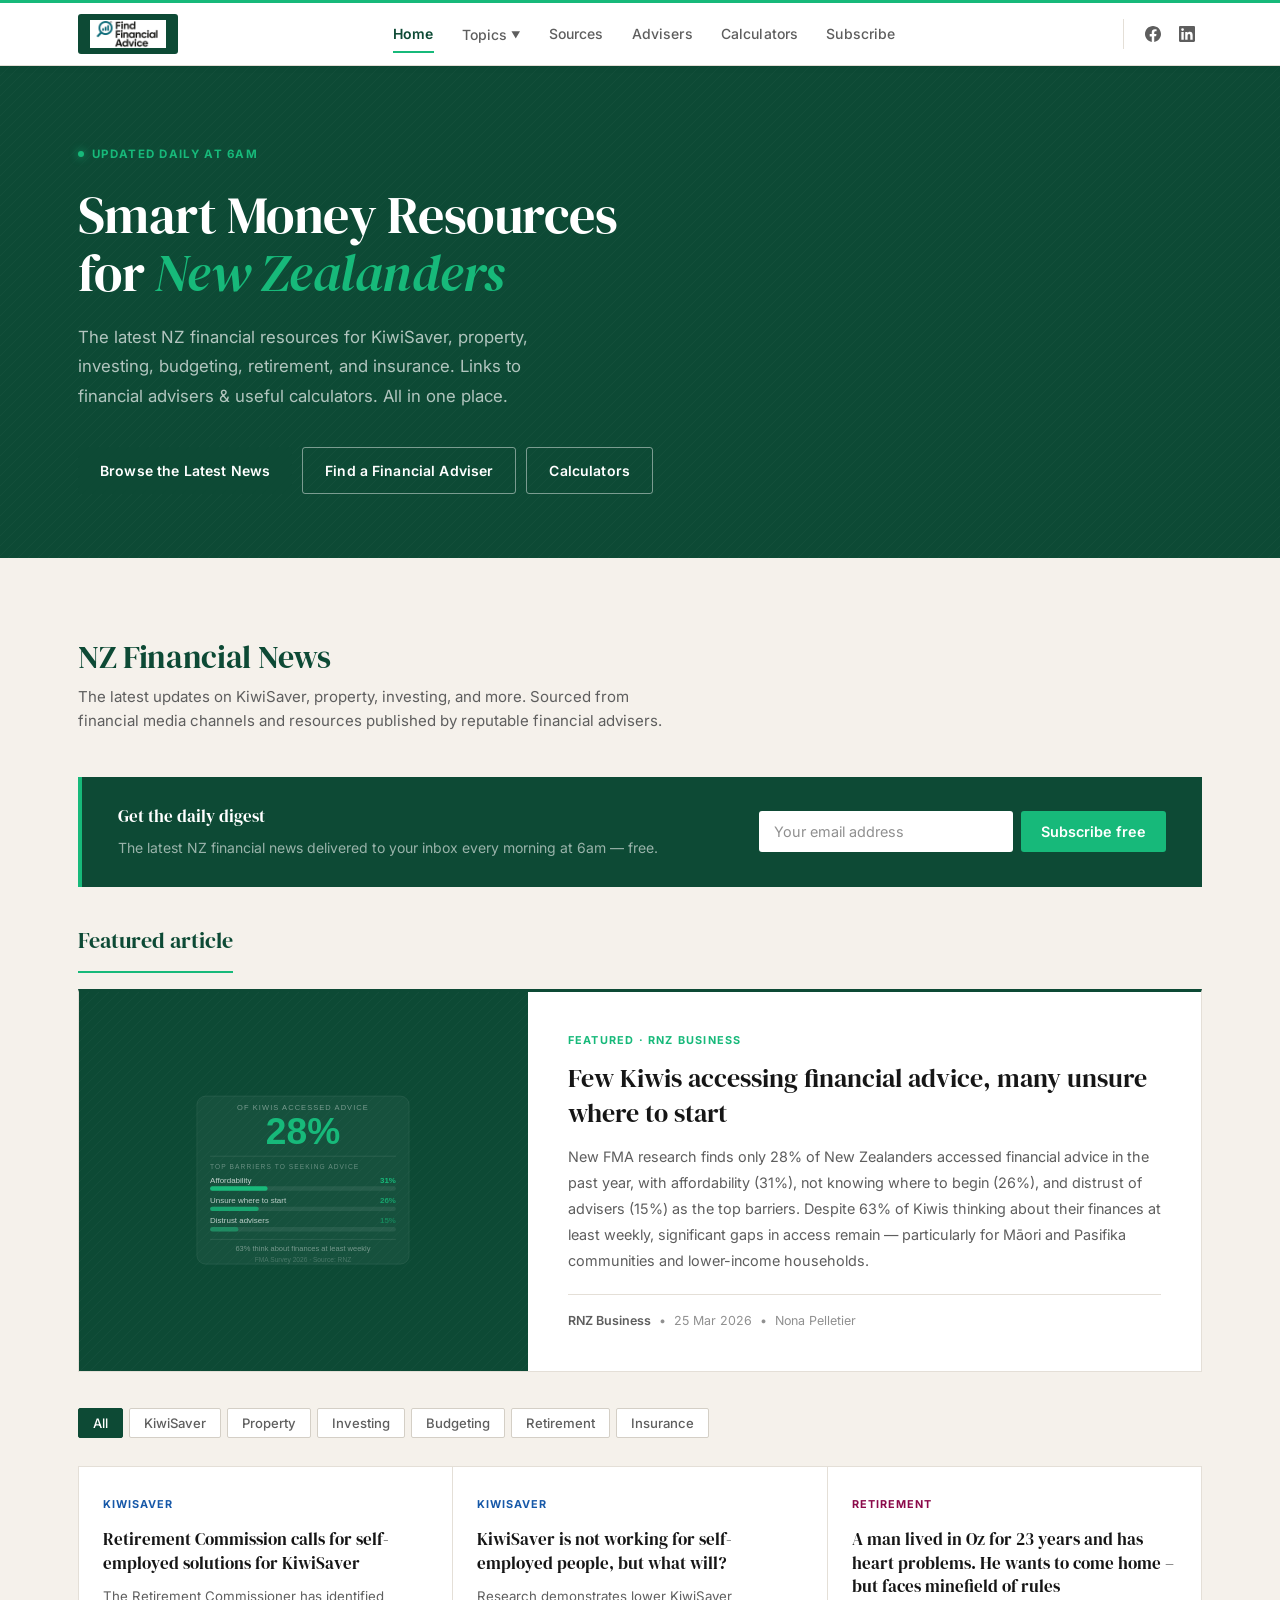
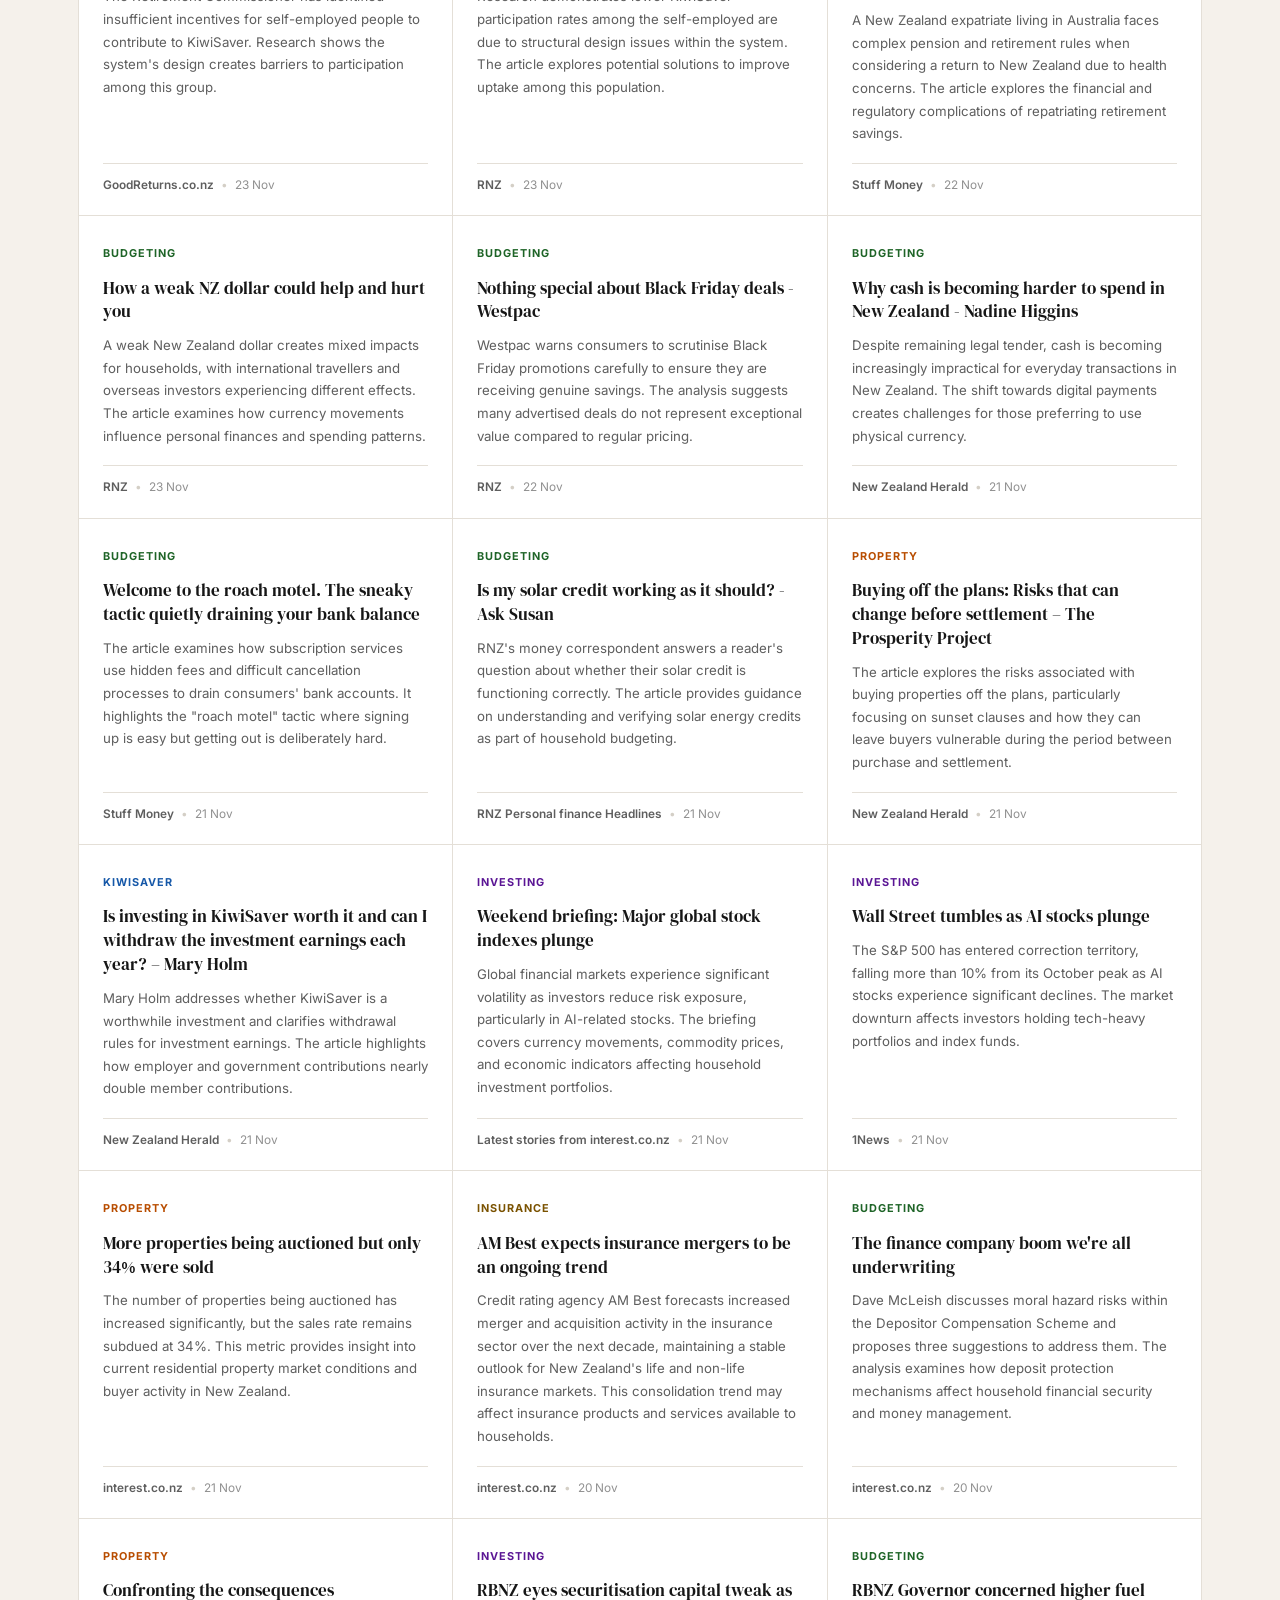
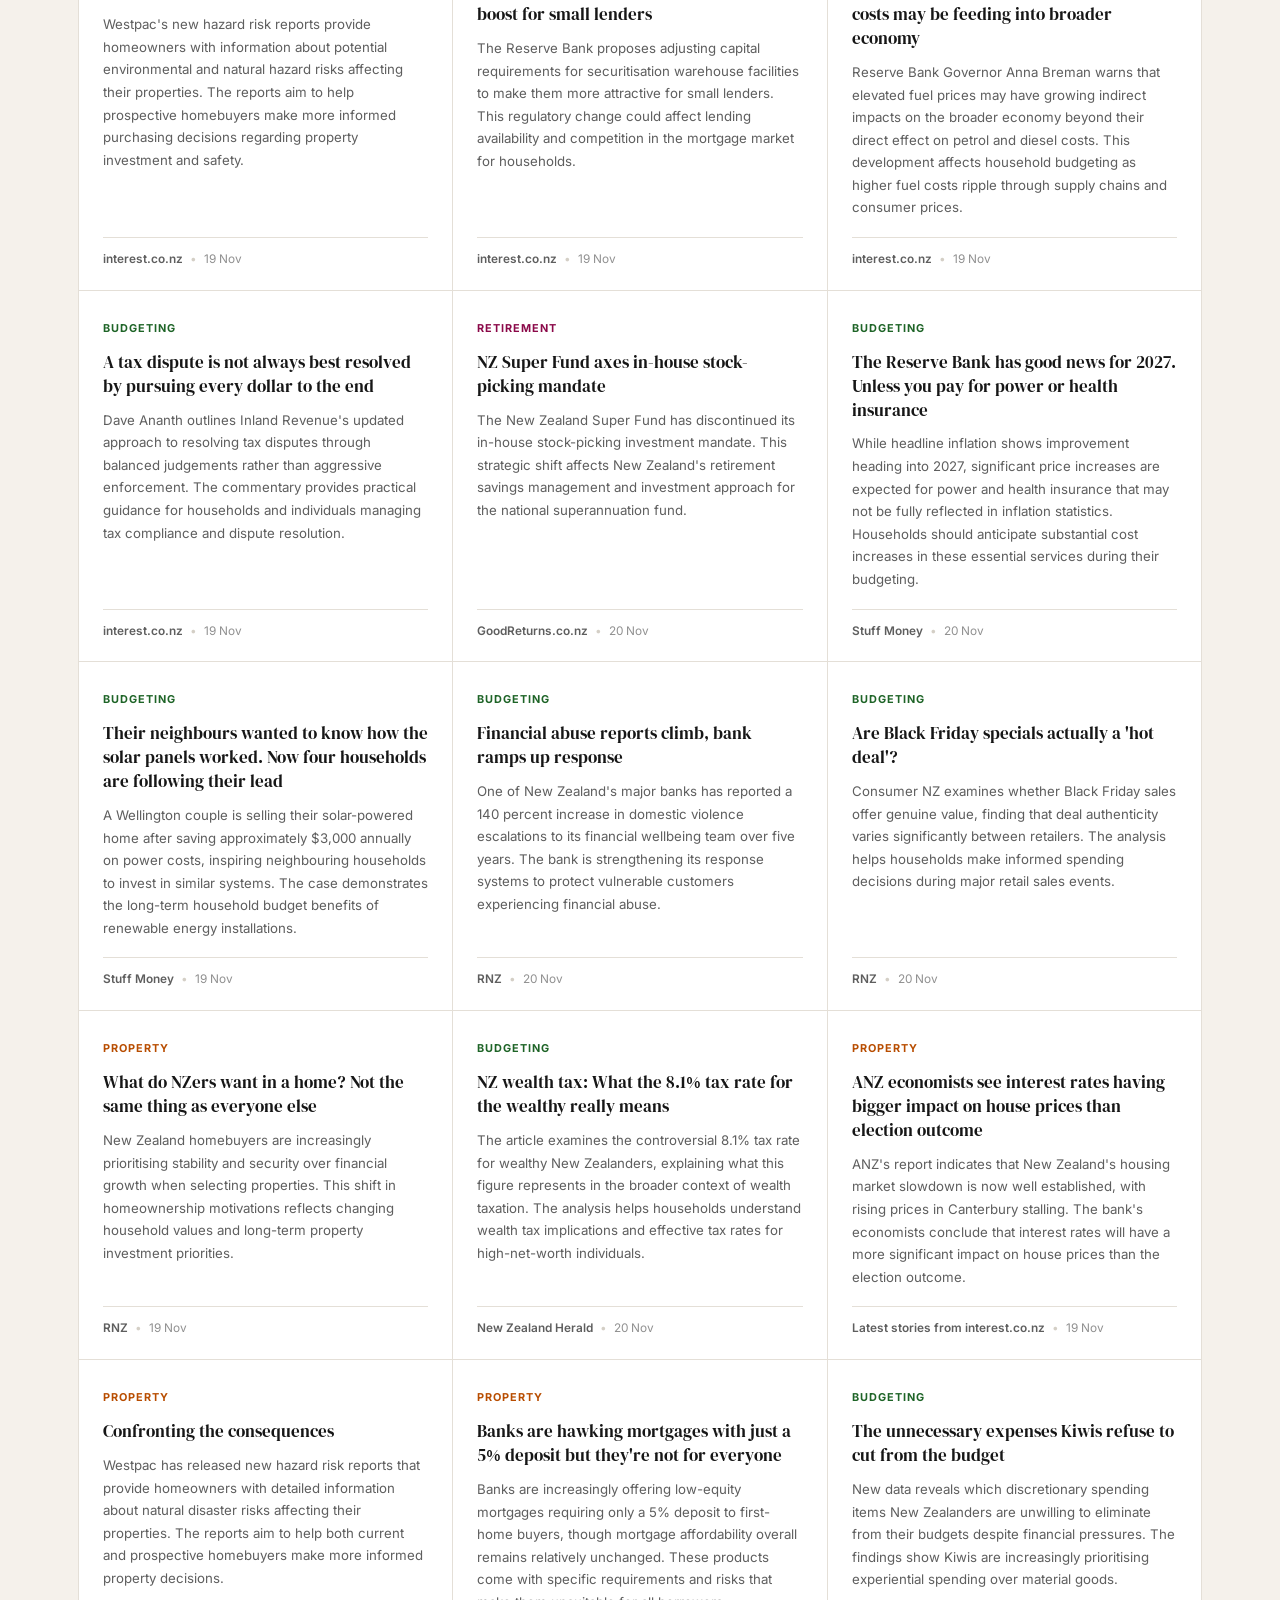
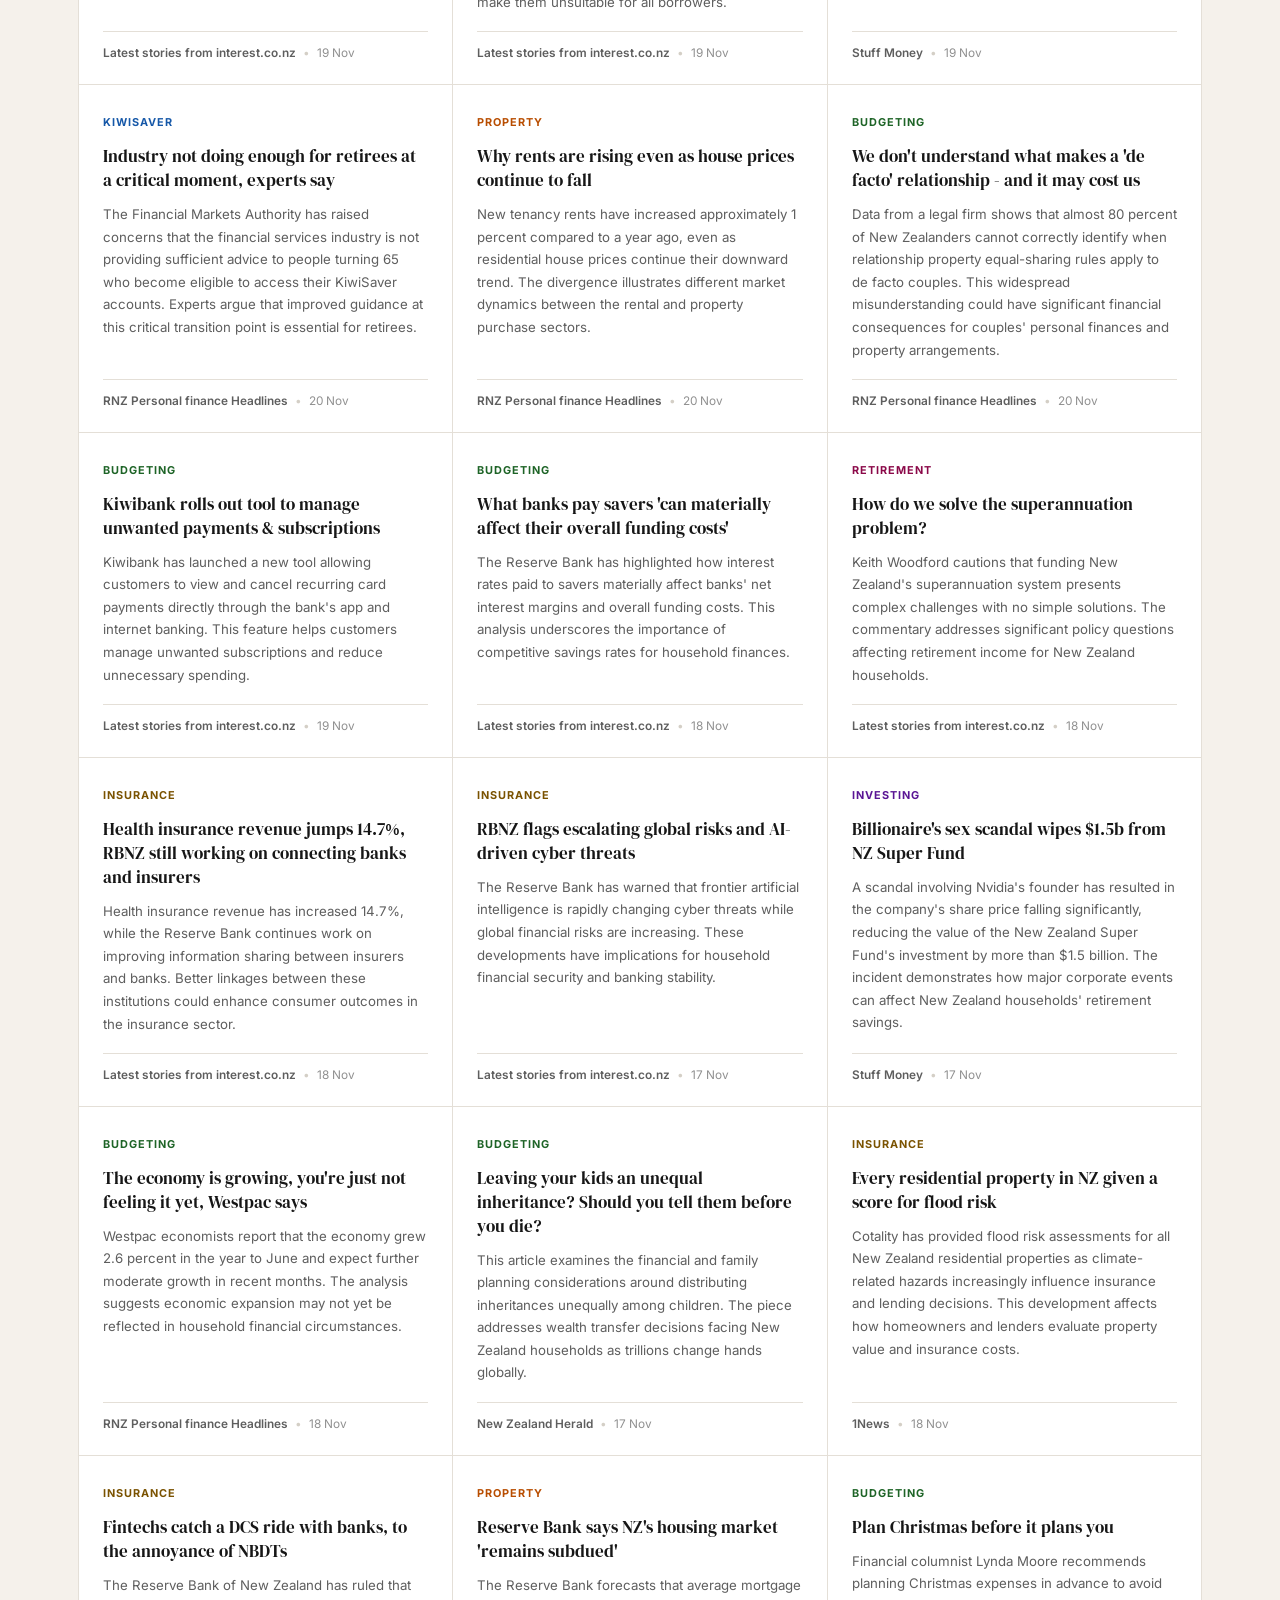
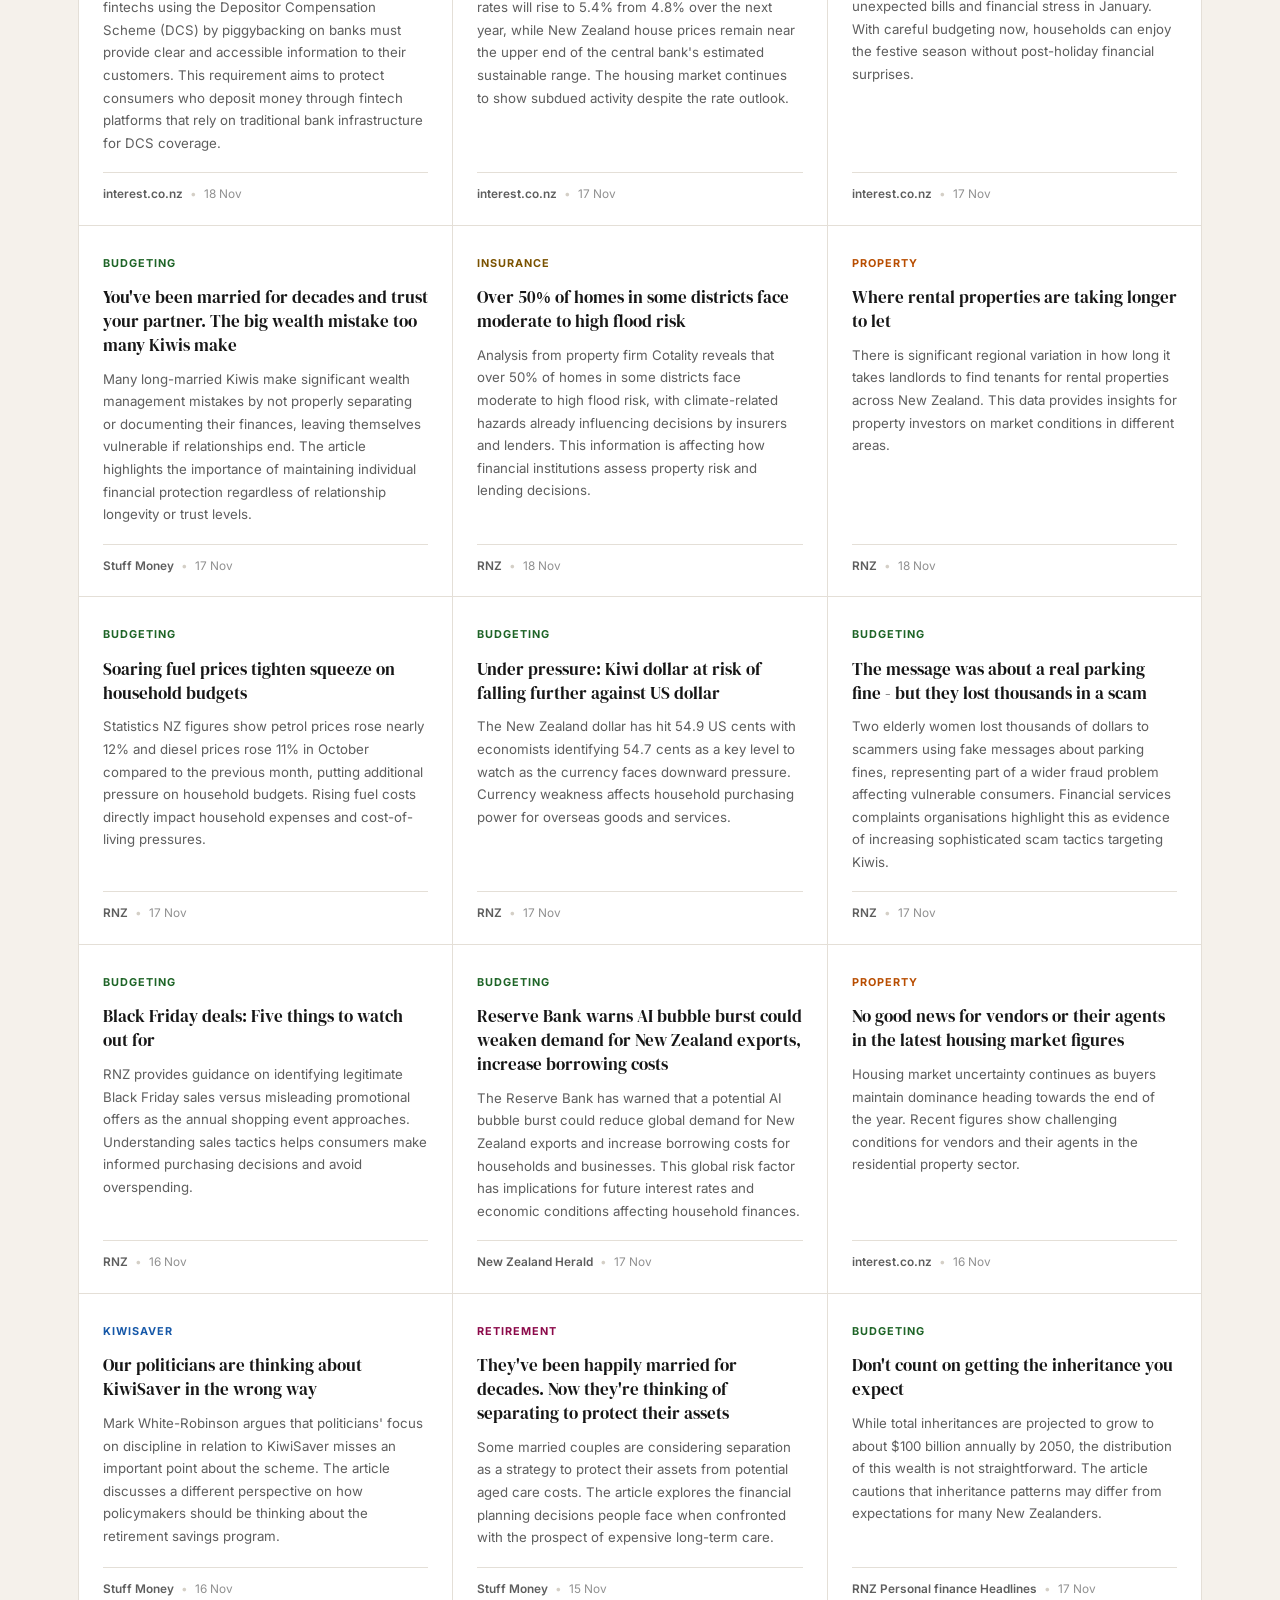
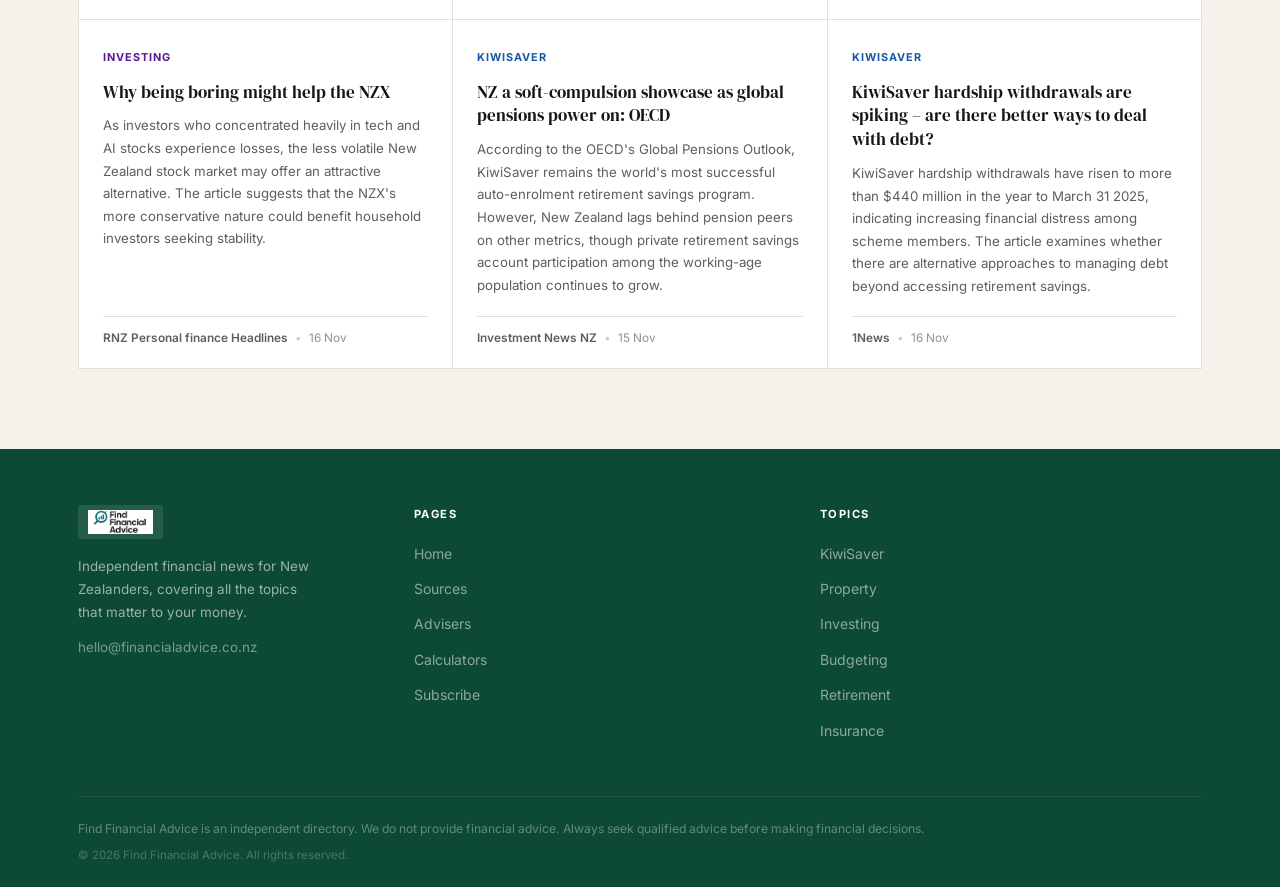
==== commit 716edce5: "Daily news update — 2026-11-22" ====
--- a/index.html
+++ b/index.html
@@ -272,6 +272,60 @@
     </div>
 
     <div class="news-grid" id="news-grid">
+      <div class="news-card" data-category="kiwisaver">
+        <div class="news-card-tag"><span class="tag tag-kiwisaver">KiwiSaver</span></div>
+        <h3><a href="https://www.goodreturns.co.nz/article/retirement-commission-calls-for-self-employed-solutions-for-kiwisaver?utm_source=GR&utm_medium=rss&utm_campaign=Retirement%20Commission%20calls%20for%20self-employed%20solutions%20for%20KiwiSaver" target="_blank" rel="noopener">Retirement Commission calls for self-employed solutions for KiwiSaver</a></h3>
+        <p class="news-card-summary">The Retirement Commissioner has identified insufficient incentives for self-employed people to contribute to KiwiSaver. Research shows the system's design creates barriers to participation among this group.</p>
+        <div class="news-card-meta">
+          <span class="source"><a href="https://www.goodreturns.co.nz/rss/kiwisaver.xml" target="_blank" rel="noopener">GoodReturns.co.nz</a></span>
+          <span class="sep">&bull;</span><span>23 Nov</span>
+        </div>
+      </div>
+      <div class="news-card" data-category="kiwisaver">
+        <div class="news-card-tag"><span class="tag tag-kiwisaver">KiwiSaver</span></div>
+        <h3><a href="https://www.rnz.co.nz/news/personal-finance/2738945/kiwisaver-is-not-working-for-self-employed-people-but-what-will" target="_blank" rel="noopener">KiwiSaver is not working for self-employed people, but what will?</a></h3>
+        <p class="news-card-summary">Research demonstrates lower KiwiSaver participation rates among the self-employed are due to structural design issues within the system. The article explores potential solutions to improve uptake among this population.</p>
+        <div class="news-card-meta">
+          <span class="source"><a href="https://www.rnz.co.nz/news/personal-finance" target="_blank" rel="noopener">RNZ</a></span>
+          <span class="sep">&bull;</span><span>23 Nov</span>
+        </div>
+      </div>
+      <div class="news-card" data-category="retirement">
+        <div class="news-card-tag"><span class="tag tag-retirement">Retirement</span></div>
+        <h3><a href="https://www.stuff.co.nz/money/361061521/hes-lived-oz-23-years-and-has-heart-problems-now-he-wants-come-home-pension-rules-are-minefield" target="_blank" rel="noopener">A man lived in Oz for 23 years and has heart problems. He wants to come home – but faces minefield of rules</a></h3>
+        <p class="news-card-summary">A New Zealand expatriate living in Australia faces complex pension and retirement rules when considering a return to New Zealand due to health concerns. The article explores the financial and regulatory complications of repatriating retirement savings.</p>
+        <div class="news-card-meta">
+          <span class="source"><a href="https://www.stuff.co.nz/money" target="_blank" rel="noopener">Stuff Money</a></span>
+          <span class="sep">&bull;</span><span>22 Nov</span>
+        </div>
+      </div>
+      <div class="news-card" data-category="budgeting">
+        <div class="news-card-tag"><span class="tag tag-budgeting">Budgeting</span></div>
+        <h3><a href="https://www.rnz.co.nz/news/business/2737523/how-a-weak-nz-dollar-could-help-and-hurt-you" target="_blank" rel="noopener">How a weak NZ dollar could help and hurt you</a></h3>
+        <p class="news-card-summary">A weak New Zealand dollar creates mixed impacts for households, with international travellers and overseas investors experiencing different effects. The article examines how currency movements influence personal finances and spending patterns.</p>
+        <div class="news-card-meta">
+          <span class="source"><a href="https://www.rnz.co.nz/news/personal-finance" target="_blank" rel="noopener">RNZ</a></span>
+          <span class="sep">&bull;</span><span>23 Nov</span>
+        </div>
+      </div>
+      <div class="news-card" data-category="budgeting">
+        <div class="news-card-tag"><span class="tag tag-budgeting">Budgeting</span></div>
+        <h3><a href="https://www.rnz.co.nz/news/business/2726772/nothing-special-about-black-friday-deals-westpac" target="_blank" rel="noopener">Nothing special about Black Friday deals - Westpac</a></h3>
+        <p class="news-card-summary">Westpac warns consumers to scrutinise Black Friday promotions carefully to ensure they are receiving genuine savings. The analysis suggests many advertised deals do not represent exceptional value compared to regular pricing.</p>
+        <div class="news-card-meta">
+          <span class="source"><a href="https://www.rnz.co.nz/news/personal-finance" target="_blank" rel="noopener">RNZ</a></span>
+          <span class="sep">&bull;</span><span>22 Nov</span>
+        </div>
+      </div>
+      <div class="news-card" data-category="budgeting">
+        <div class="news-card-tag"><span class="tag tag-budgeting">Budgeting</span></div>
+        <h3><a href="https://www.nzherald.co.nz/business/personal-finance/why-cash-is-becoming-harder-to-spend-in-new-zealand-nadine-higgins/premium/E26VBAYTMNELHPLFXEY3DIQ5SI/" target="_blank" rel="noopener">Why cash is becoming harder to spend in New Zealand - Nadine Higgins</a></h3>
+        <p class="news-card-summary">Despite remaining legal tender, cash is becoming increasingly impractical for everyday transactions in New Zealand. The shift towards digital payments creates challenges for those preferring to use physical currency.</p>
+        <div class="news-card-meta">
+          <span class="source"><a href="https://www.nzherald.co.nz" target="_blank" rel="noopener">New Zealand Herald</a></span>
+          <span class="sep">&bull;</span><span>21 Nov</span>
+        </div>
+      </div>
       <div class="news-card" data-category="budgeting">
         <div class="news-card-tag"><span class="tag tag-budgeting">Budgeting</span></div>
         <h3><a href="https://www.stuff.co.nz/money/361061642/welcome-roach-motel-sneaky-tactic-quietly-draining-your-bank-balance" target="_blank" rel="noopener">Welcome to the roach motel. The sneaky tactic quietly draining your bank balance</a></h3>
@@ -756,60 +810,6 @@
         <div class="news-card-meta">
           <span class="source"><a href="https://www.1news.co.nz" target="_blank" rel="noopener">1News</a></span>
           <span class="sep">&bull;</span><span>16 Nov</span>
-        </div>
-      </div>
-      <div class="news-card" data-category="investing">
-        <div class="news-card-tag"><span class="tag tag-investing">Investing</span></div>
-        <h3><a href="https://www.nzherald.co.nz/business/which-investment-platform-is-best-for-you-the-prosperity-project/QH42NQSR2BHSPNSBA7D76C75YE/" target="_blank" rel="noopener">Which investment platform is best for you? – The Prosperity Project</a></h3>
-        <p class="news-card-summary">This article compares investment platforms available to New Zealand investors, examining the differences in costs and tax treatments across platforms offering similar services. It provides guidance for investors seeking to understand their platform options.</p>
-        <div class="news-card-meta">
-          <span class="source"><a href="https://www.nzherald.co.nz" target="_blank" rel="noopener">New Zealand Herald</a></span>
-          <span class="sep">&bull;</span><span>15 Nov</span>
-        </div>
-      </div>
-      <div class="news-card" data-category="kiwisaver">
-        <div class="news-card-tag"><span class="tag tag-kiwisaver">KiwiSaver</span></div>
-        <h3><a href="https://investmentnews.co.nz/investment-news/nz-a-soft-compulsion-showcase-as-global-pensions-power-on-oecd/" target="_blank" rel="noopener">NZ a soft-compulsion showcase as global pensions power on: OECD</a></h3>
-        <p class="news-card-summary">An OECD report confirms KiwiSaver remains the world's most successful retirement savings auto-enrolment program by participation metrics. The report shows the proportion of the NZ working-age population with private retirement savings has grown, though New Zealand lags other pension systems on some measures.</p>
-        <div class="news-card-meta">
-          <span class="source"><a href="https://investmentnews.co.nz" target="_blank" rel="noopener">Investment News NZ</a></span>
-          <span class="sep">&bull;</span><span>15 Nov</span>
-        </div>
-      </div>
-      <div class="news-card" data-category="investing">
-        <div class="news-card-tag"><span class="tag tag-investing">Investing</span></div>
-        <h3><a href="https://www.stuff.co.nz/money/361058992/corporate-bs-everywhere-nz-heres-what-its-costing-your-career-and-investments" target="_blank" rel="noopener">Corporate BS is everywhere in NZ. Here's what it's costing your career and investments</a></h3>
-        <p class="news-card-summary">This article examines how corporate jargon and misleading language permeate New Zealand workplaces and investment decision-making, with implications for career progression and investment outcomes. It explains why such communication tactics are widespread and difficult to identify.</p>
-        <div class="news-card-meta">
-          <span class="source"><a href="https://www.stuff.co.nz/money" target="_blank" rel="noopener">Stuff Money</a></span>
-          <span class="sep">&bull;</span><span>14 Nov</span>
-        </div>
-      </div>
-      <div class="news-card" data-category="budgeting">
-        <div class="news-card-tag"><span class="tag tag-budgeting">Budgeting</span></div>
-        <h3><a href="https://www.interest.co.nz/banking/141046/assistant-governor-karen-silk-why-rbnz-stopped-buying-back-cash-banks-cash-paradox" target="_blank" rel="noopener">The cash paradox</a></h3>
-        <p class="news-card-summary">Reserve Bank Assistant Governor Karen Silk discusses why the RBNZ stopped buying back cash from banks and explains the 'cash paradox' affecting public cash access. This RBNZ commentary on banking operations and cash access affects household money decisions and financial planning.</p>
-        <div class="news-card-meta">
-          <span class="source"><a href="https://www.interest.co.nz/" target="_blank" rel="noopener">Latest stories from interest.co.nz</a></span>
-          <span class="sep">&bull;</span><span>14 Nov</span>
-        </div>
-      </div>
-      <div class="news-card" data-category="property">
-        <div class="news-card-tag"><span class="tag tag-property">Property</span></div>
-        <h3><a href="https://www.interest.co.nz/property/141085/expert-advice-property-lawyers-how-reduce-risk-when-buying-mortgagee-sale" target="_blank" rel="noopener">'Insure the property as soon as the hammer falls or the offer is accepted'</a></h3>
-        <p class="news-card-summary">Property lawyers provide expert advice on reducing risk when purchasing properties at mortgagee sales, including insurance considerations. The guidance covers practical steps to protect buyers during the auction process.</p>
-        <div class="news-card-meta">
-          <span class="source"><a href="https://www.interest.co.nz/" target="_blank" rel="noopener">Latest stories from interest.co.nz</a></span>
-          <span class="sep">&bull;</span><span>14 Nov</span>
-        </div>
-      </div>
-      <div class="news-card" data-category="budgeting">
-        <div class="news-card-tag"><span class="tag tag-budgeting">Budgeting</span></div>
-        <h3><a href="https://www.stuff.co.nz/money/361059170/my-brother-lost-his-job-our-parents-can-help-how-do-we-keep-it-fair" target="_blank" rel="noopener">My brother lost his job. Our parents can help, but how do we keep it fair?</a></h3>
-        <p class="news-card-summary">A family navigates the sensitive issue of financial help from parents to an unemployed sibling while managing fairness concerns. The article addresses how to handle family financial assistance without creating resentment.</p>
-        <div class="news-card-meta">
-          <span class="source"><a href="https://www.stuff.co.nz/money" target="_blank" rel="noopener">Stuff Money</a></span>
-          <span class="sep">&bull;</span><span>14 Nov</span>
         </div>
       </div>
     </div>
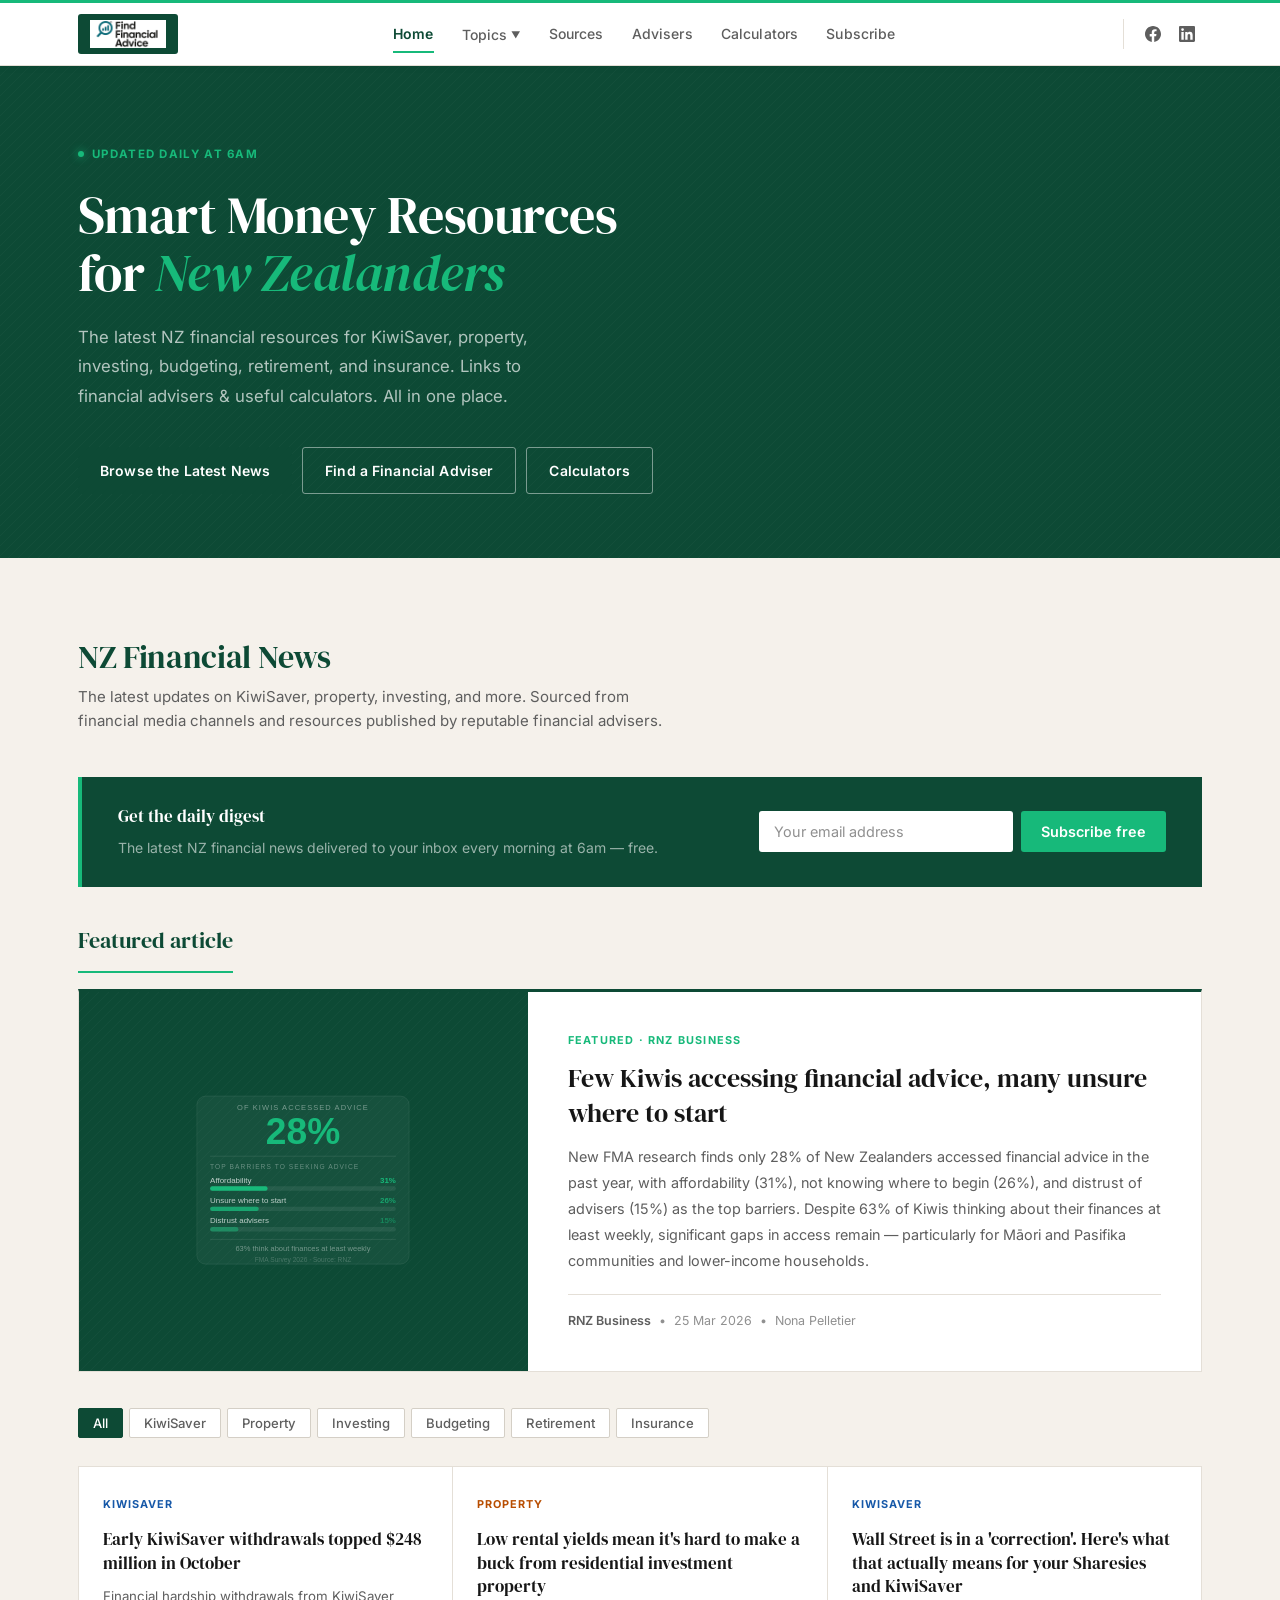
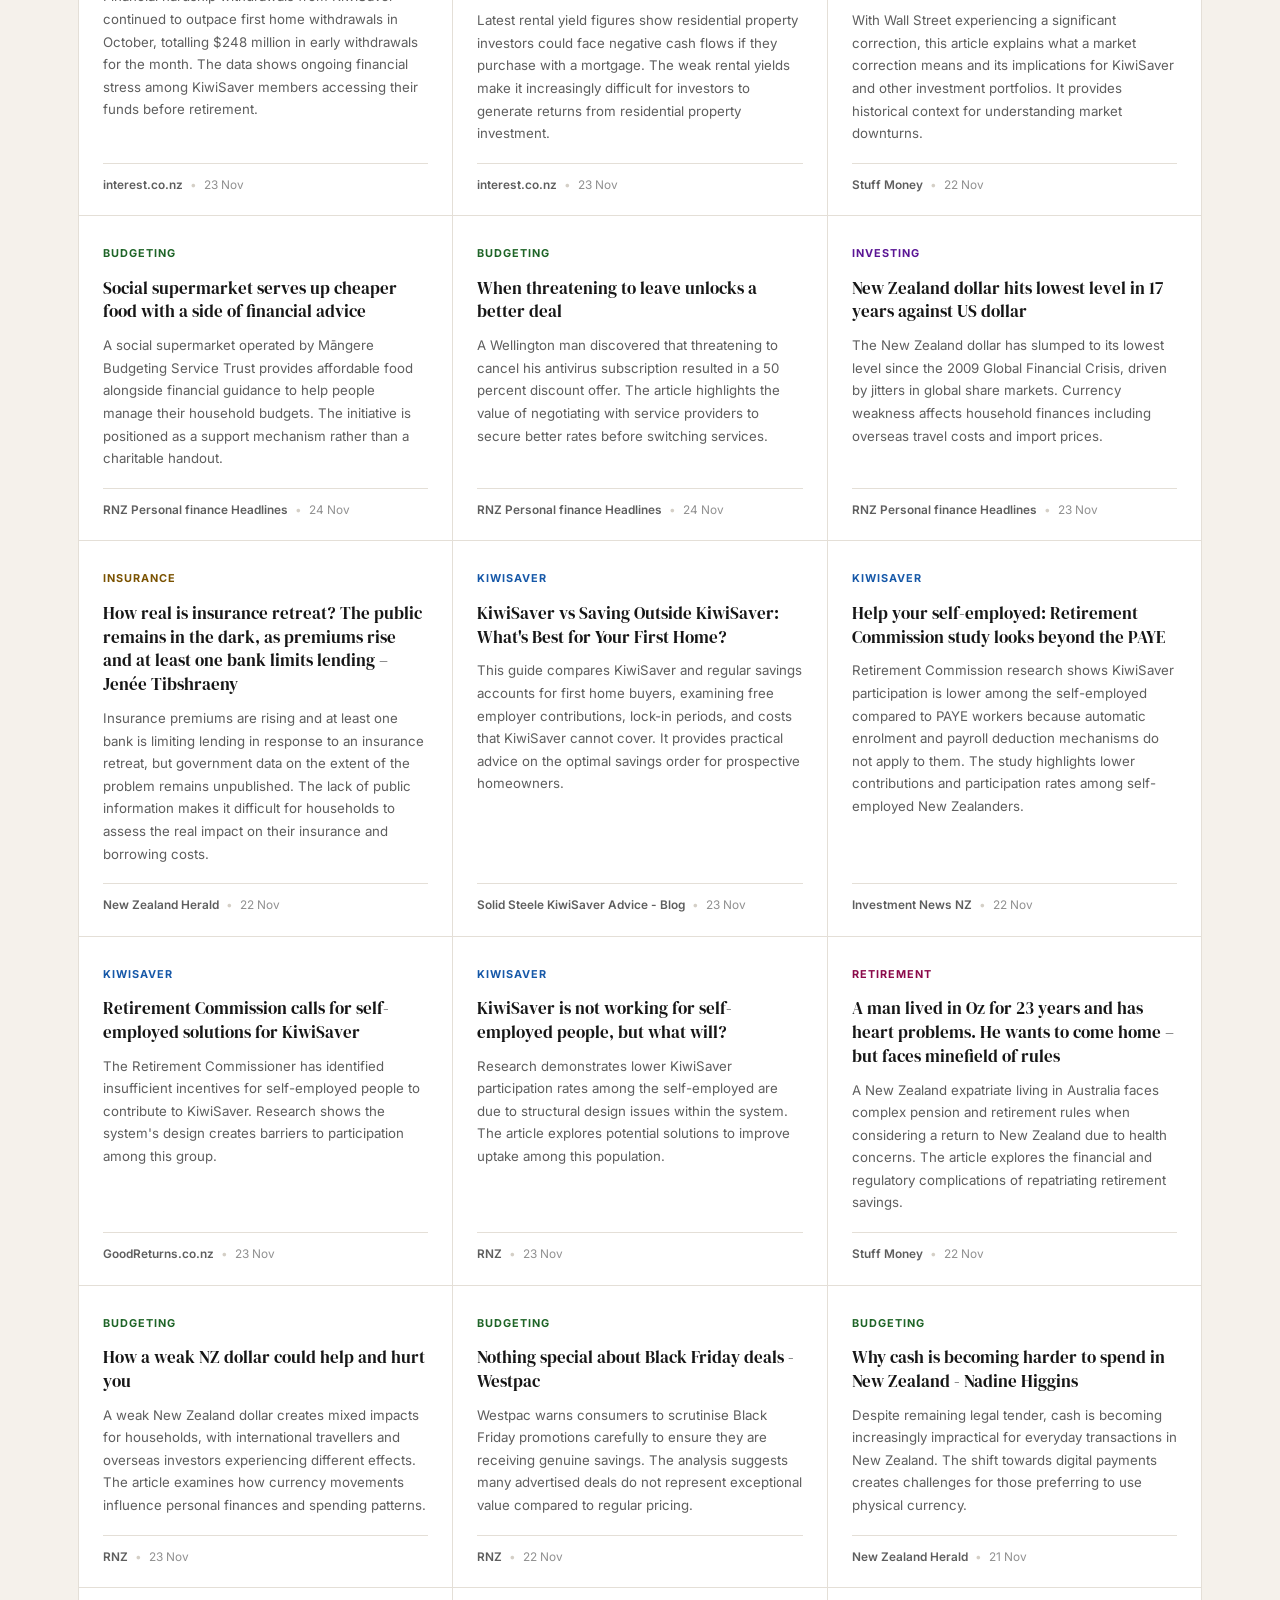
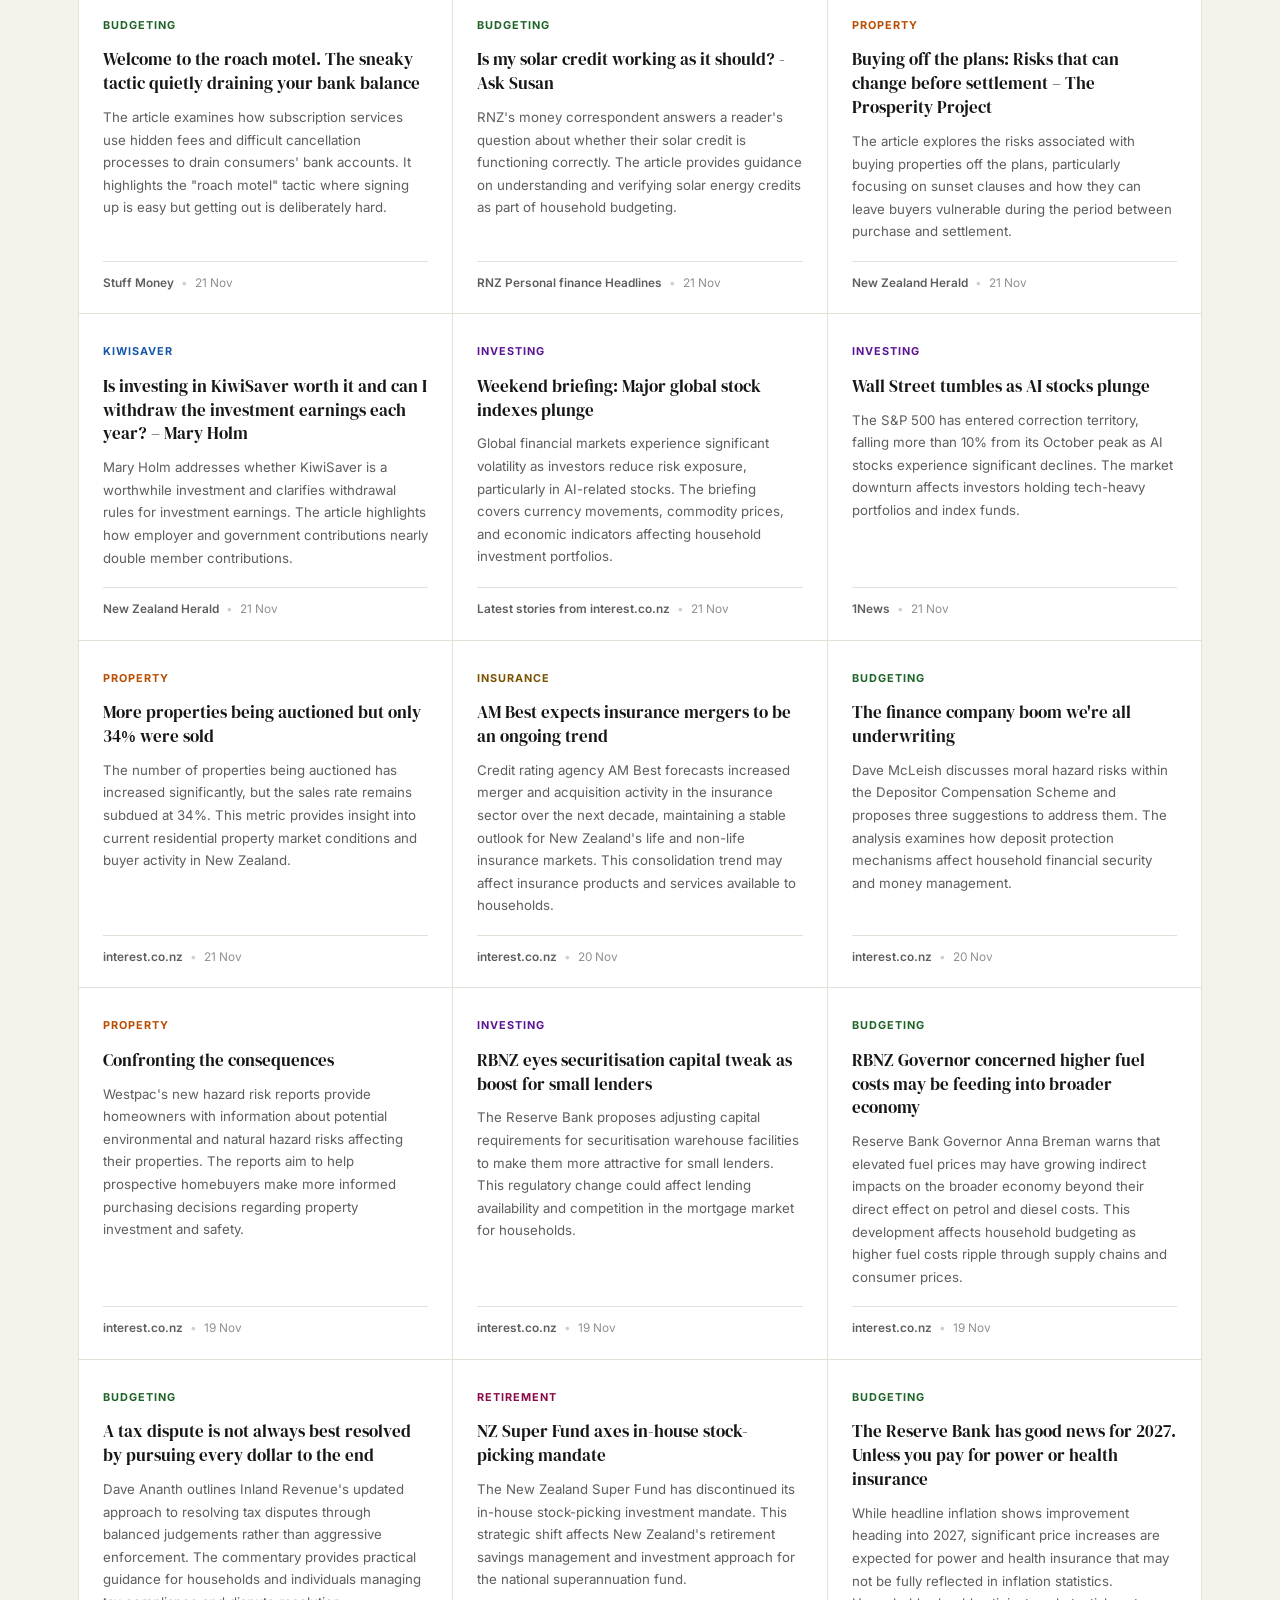
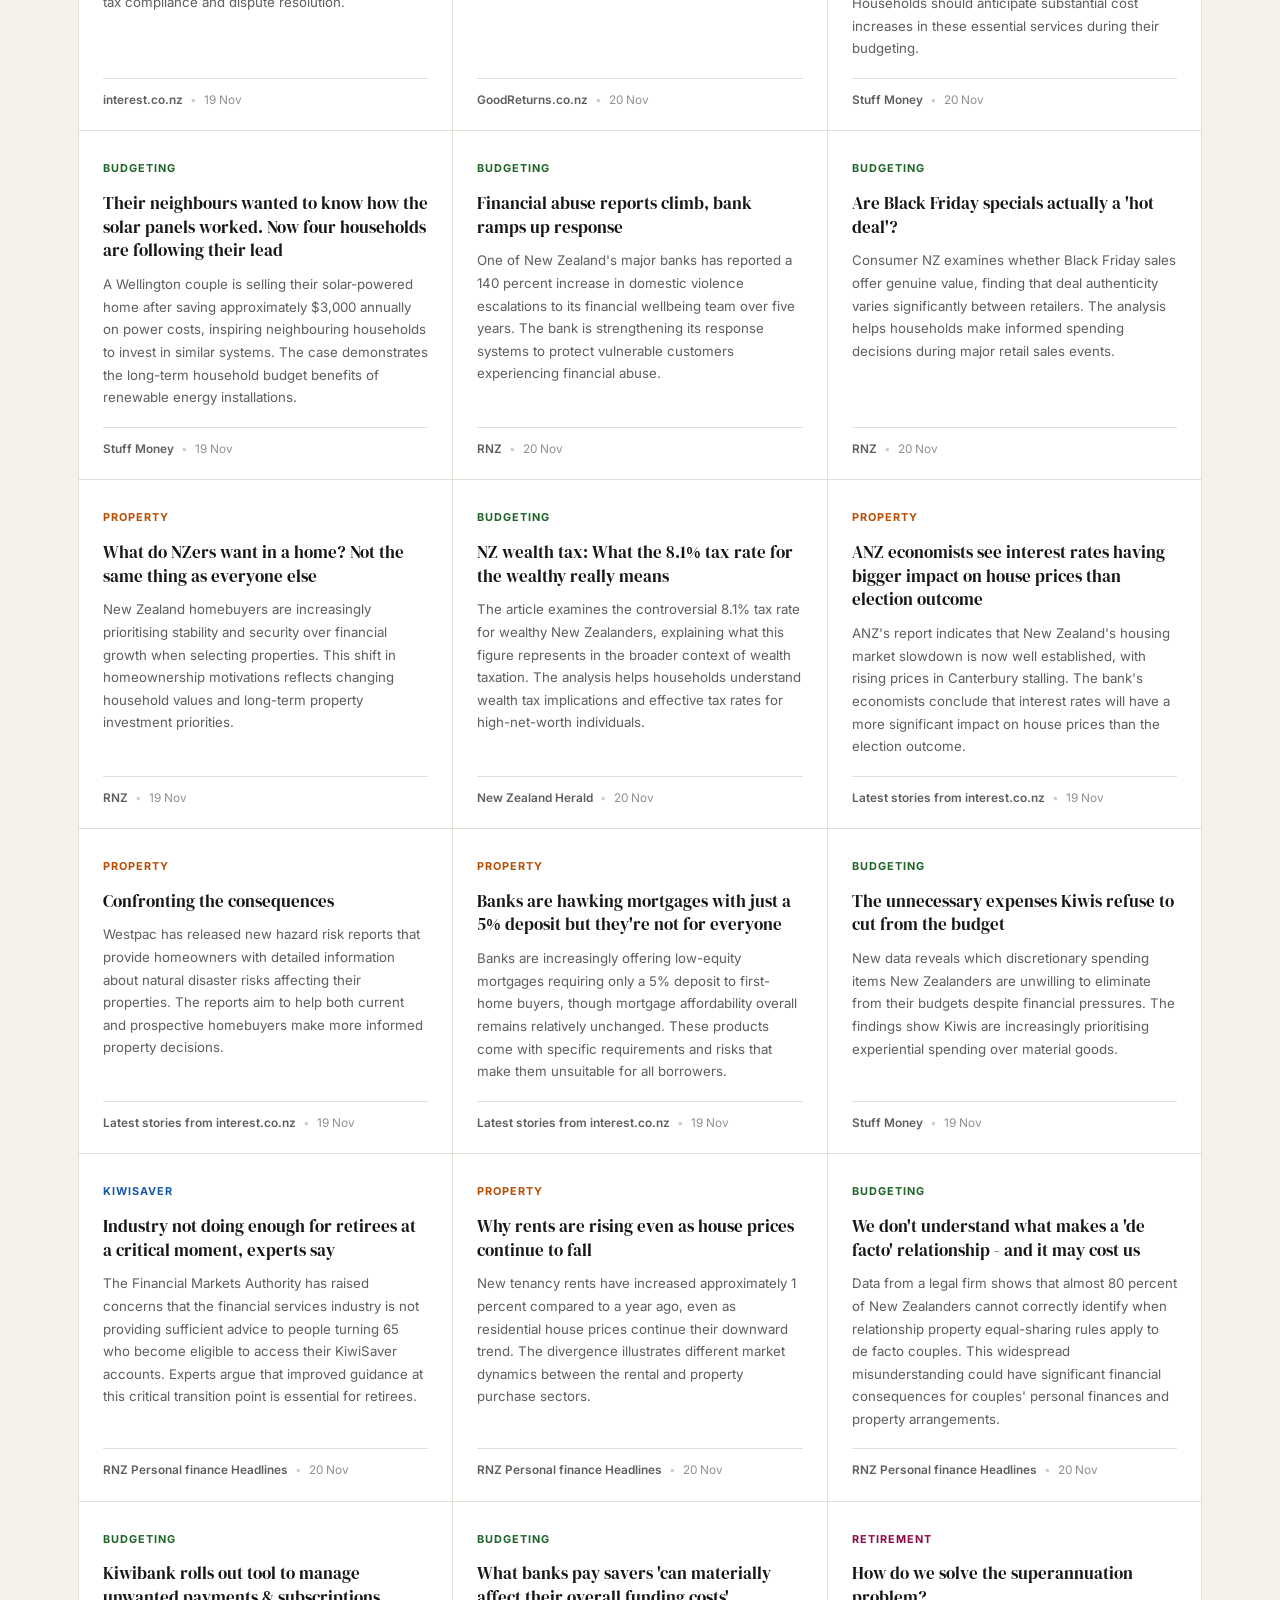
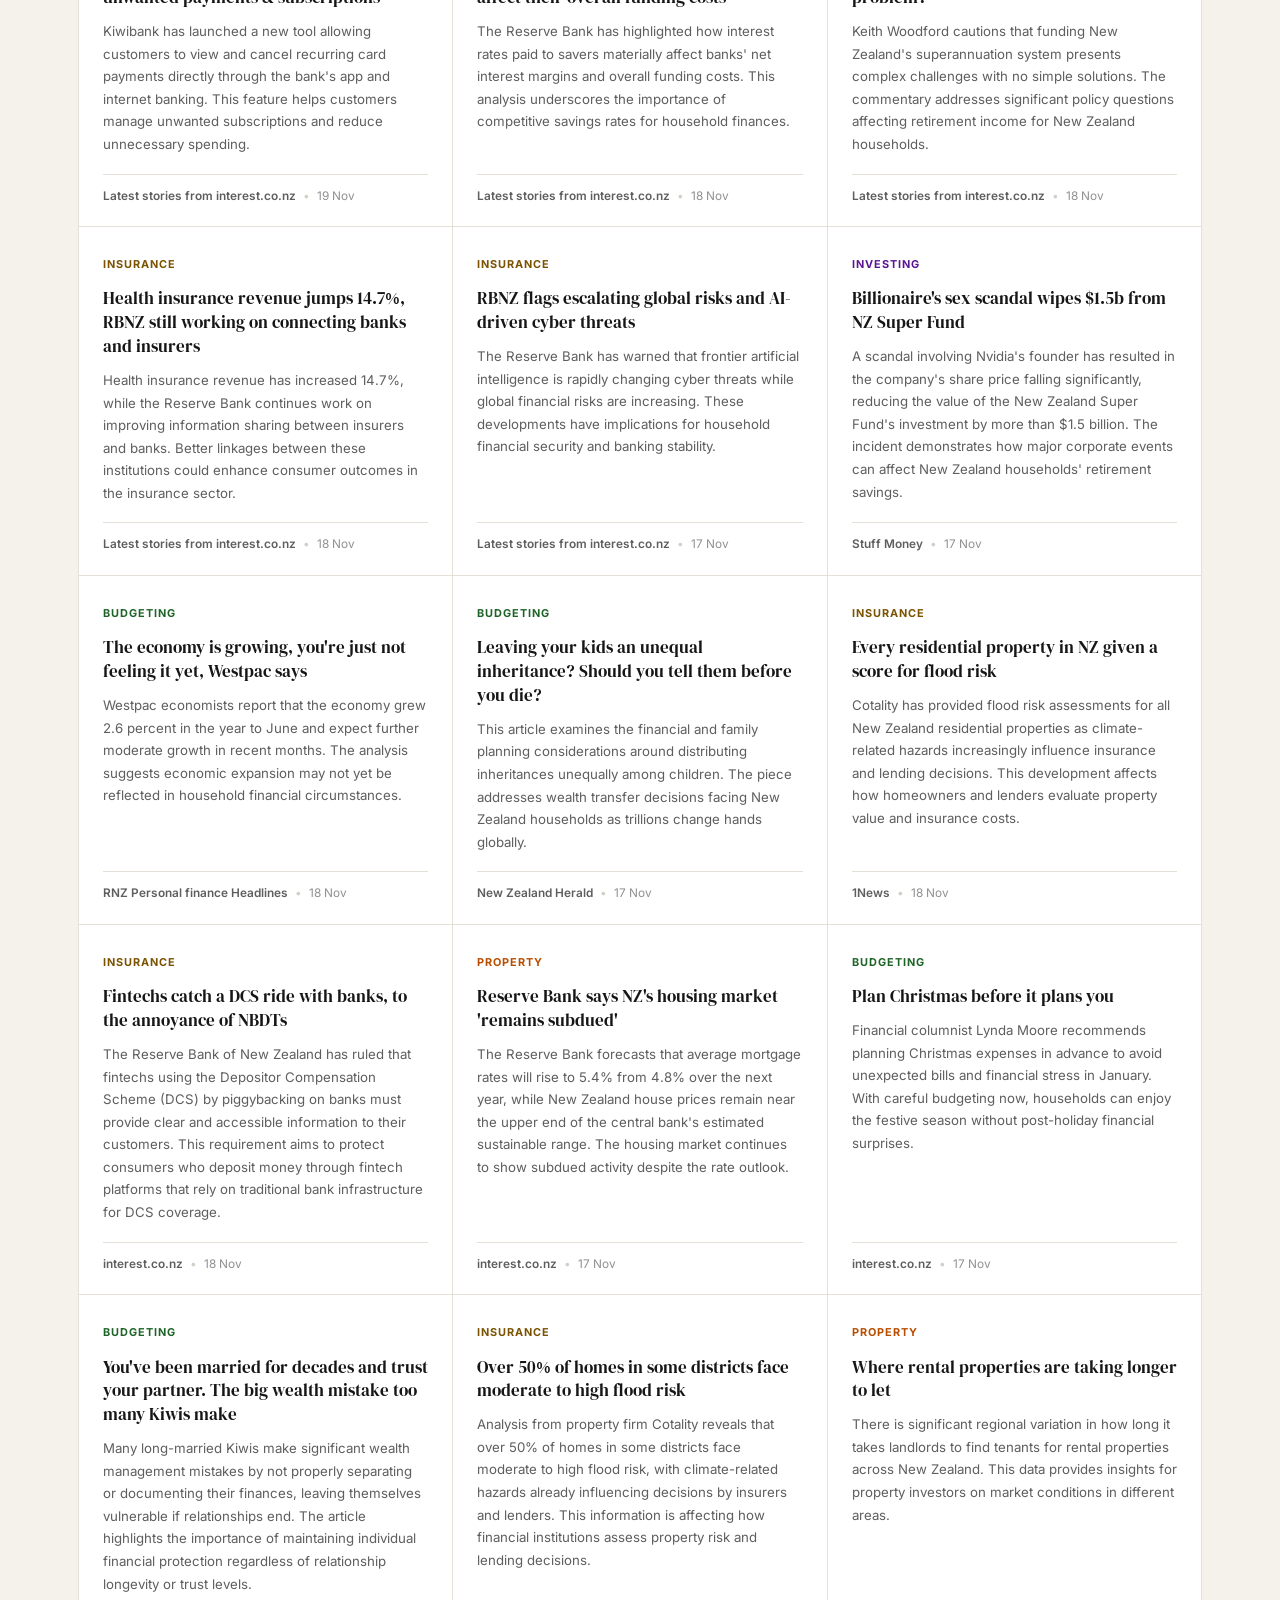
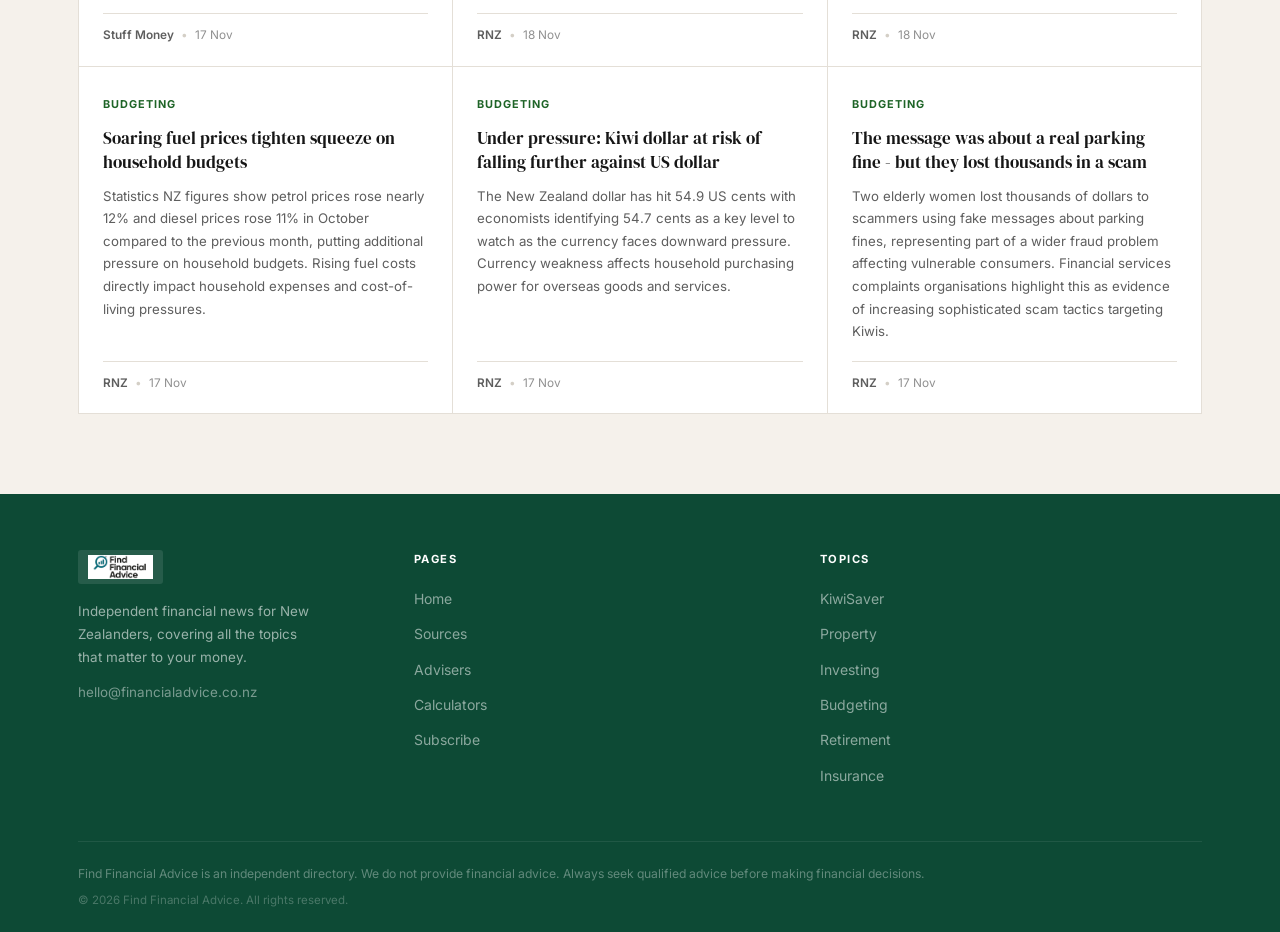
==== commit 55db2b75: "Daily news update — 2026-11-23" ====
--- a/index.html
+++ b/index.html
@@ -274,6 +274,87 @@
     <div class="news-grid" id="news-grid">
       <div class="news-card" data-category="kiwisaver">
         <div class="news-card-tag"><span class="tag tag-kiwisaver">KiwiSaver</span></div>
+        <h3><a href="https://www.interest.co.nz/personal-finance/141198/financial-hardship-withdrawals-continued-pulling-ahead-first-home-kiwisaver" target="_blank" rel="noopener">Early KiwiSaver withdrawals topped $248 million in October</a></h3>
+        <p class="news-card-summary">Financial hardship withdrawals from KiwiSaver continued to outpace first home withdrawals in October, totalling $248 million in early withdrawals for the month. The data shows ongoing financial stress among KiwiSaver members accessing their funds before retirement.</p>
+        <div class="news-card-meta">
+          <span class="source"><a href="https://www.interest.co.nz/" target="_blank" rel="noopener">interest.co.nz</a></span>
+          <span class="sep">&bull;</span><span>23 Nov</span>
+        </div>
+      </div>
+      <div class="news-card" data-category="property">
+        <div class="news-card-tag"><span class="tag tag-property">Property</span></div>
+        <h3><a href="https://www.interest.co.nz/property/141192/latest-rental-yield-figures-suggest-investors-could-be-facing-negative-cash-flows" target="_blank" rel="noopener">Low rental yields mean it's hard to make a buck from residential investment property</a></h3>
+        <p class="news-card-summary">Latest rental yield figures show residential property investors could face negative cash flows if they purchase with a mortgage. The weak rental yields make it increasingly difficult for investors to generate returns from residential property investment.</p>
+        <div class="news-card-meta">
+          <span class="source"><a href="https://www.interest.co.nz/" target="_blank" rel="noopener">interest.co.nz</a></span>
+          <span class="sep">&bull;</span><span>23 Nov</span>
+        </div>
+      </div>
+      <div class="news-card" data-category="kiwisaver">
+        <div class="news-card-tag"><span class="tag tag-kiwisaver">KiwiSaver</span></div>
+        <h3><a href="https://www.stuff.co.nz/money/361062531/wall-street-correction-heres-what-actually-means-your-sharesies-and-kiwisaver" target="_blank" rel="noopener">Wall Street is in a 'correction'. Here's what that actually means for your Sharesies and KiwiSaver</a></h3>
+        <p class="news-card-summary">With Wall Street experiencing a significant correction, this article explains what a market correction means and its implications for KiwiSaver and other investment portfolios. It provides historical context for understanding market downturns.</p>
+        <div class="news-card-meta">
+          <span class="source"><a href="https://www.stuff.co.nz/money" target="_blank" rel="noopener">Stuff Money</a></span>
+          <span class="sep">&bull;</span><span>22 Nov</span>
+        </div>
+      </div>
+      <div class="news-card" data-category="budgeting">
+        <div class="news-card-tag"><span class="tag tag-budgeting">Budgeting</span></div>
+        <h3><a href="https://www.rnz.co.nz/news/personal-finance/2754095/social-supermarket-serves-up-cheaper-food-with-a-side-of-financial-advice" target="_blank" rel="noopener">Social supermarket serves up cheaper food with a side of financial advice</a></h3>
+        <p class="news-card-summary">A social supermarket operated by Māngere Budgeting Service Trust provides affordable food alongside financial guidance to help people manage their household budgets. The initiative is positioned as a support mechanism rather than a charitable handout.</p>
+        <div class="news-card-meta">
+          <span class="source"><a href="https://www.rnz.co.nz/news/personal-finance" target="_blank" rel="noopener">RNZ Personal finance Headlines</a></span>
+          <span class="sep">&bull;</span><span>24 Nov</span>
+        </div>
+      </div>
+      <div class="news-card" data-category="budgeting">
+        <div class="news-card-tag"><span class="tag tag-budgeting">Budgeting</span></div>
+        <h3><a href="https://www.rnz.co.nz/news/personal-finance/2753063/when-threatening-to-leave-unlocks-a-better-deal" target="_blank" rel="noopener">When threatening to leave unlocks a better deal</a></h3>
+        <p class="news-card-summary">A Wellington man discovered that threatening to cancel his antivirus subscription resulted in a 50 percent discount offer. The article highlights the value of negotiating with service providers to secure better rates before switching services.</p>
+        <div class="news-card-meta">
+          <span class="source"><a href="https://www.rnz.co.nz/news/personal-finance" target="_blank" rel="noopener">RNZ Personal finance Headlines</a></span>
+          <span class="sep">&bull;</span><span>24 Nov</span>
+        </div>
+      </div>
+      <div class="news-card" data-category="investing">
+        <div class="news-card-tag"><span class="tag tag-investing">Investing</span></div>
+        <h3><a href="https://www.rnz.co.nz/news/business/2745496/new-zealand-dollar-hits-lowest-level-in-17-years-against-us-dollar" target="_blank" rel="noopener">New Zealand dollar hits lowest level in 17 years against US dollar</a></h3>
+        <p class="news-card-summary">The New Zealand dollar has slumped to its lowest level since the 2009 Global Financial Crisis, driven by jitters in global share markets. Currency weakness affects household finances including overseas travel costs and import prices.</p>
+        <div class="news-card-meta">
+          <span class="source"><a href="https://www.rnz.co.nz/news/personal-finance" target="_blank" rel="noopener">RNZ Personal finance Headlines</a></span>
+          <span class="sep">&bull;</span><span>23 Nov</span>
+        </div>
+      </div>
+      <div class="news-card" data-category="insurance">
+        <div class="news-card-tag"><span class="tag tag-insurance">Insurance</span></div>
+        <h3><a href="https://www.nzherald.co.nz/business/companies/banking-finance/how-real-is-insurance-retreat-the-public-remains-in-the-dark-as-premiums-rise-and-at-least-one-bank-limits-lending-jenee-tibshraeny/premium/TYEYMLTWTNHGTCOIL34S5JNLVU/" target="_blank" rel="noopener">How real is insurance retreat? The public remains in the dark, as premiums rise and at least one bank limits lending – Jenée Tibshraeny</a></h3>
+        <p class="news-card-summary">Insurance premiums are rising and at least one bank is limiting lending in response to an insurance retreat, but government data on the extent of the problem remains unpublished. The lack of public information makes it difficult for households to assess the real impact on their insurance and borrowing costs.</p>
+        <div class="news-card-meta">
+          <span class="source"><a href="https://www.nzherald.co.nz" target="_blank" rel="noopener">New Zealand Herald</a></span>
+          <span class="sep">&bull;</span><span>22 Nov</span>
+        </div>
+      </div>
+      <div class="news-card" data-category="kiwisaver">
+        <div class="news-card-tag"><span class="tag tag-kiwisaver">KiwiSaver</span></div>
+        <h3><a href="https://www.solidsteeleadvice.co.nz/post/kiwisaver-vs-saving-outside-kiwisaver-for-your-first-home" target="_blank" rel="noopener">KiwiSaver vs Saving Outside KiwiSaver: What's Best for Your First Home?</a></h3>
+        <p class="news-card-summary">This guide compares KiwiSaver and regular savings accounts for first home buyers, examining free employer contributions, lock-in periods, and costs that KiwiSaver cannot cover. It provides practical advice on the optimal savings order for prospective homeowners.</p>
+        <div class="news-card-meta">
+          <span class="source"><a href="https://www.solidsteeleadvice.co.nz/learn-and-blog" target="_blank" rel="noopener">Solid Steele KiwiSaver Advice - Blog</a></span>
+          <span class="sep">&bull;</span><span>23 Nov</span>
+        </div>
+      </div>
+      <div class="news-card" data-category="kiwisaver">
+        <div class="news-card-tag"><span class="tag tag-kiwisaver">KiwiSaver</span></div>
+        <h3><a href="https://investmentnews.co.nz/investment-news/help-your-self-employed-retirement-commission-study-looks-beyond-the-paye/?utm_source=rss&utm_medium=rss&utm_campaign=help-your-self-employed-retirement-commission-study-looks-beyond-the-paye" target="_blank" rel="noopener">Help your self-employed: Retirement Commission study looks beyond the PAYE</a></h3>
+        <p class="news-card-summary">Retirement Commission research shows KiwiSaver participation is lower among the self-employed compared to PAYE workers because automatic enrolment and payroll deduction mechanisms do not apply to them. The study highlights lower contributions and participation rates among self-employed New Zealanders.</p>
+        <div class="news-card-meta">
+          <span class="source"><a href="https://investmentnews.co.nz" target="_blank" rel="noopener">Investment News NZ</a></span>
+          <span class="sep">&bull;</span><span>22 Nov</span>
+        </div>
+      </div>
+      <div class="news-card" data-category="kiwisaver">
+        <div class="news-card-tag"><span class="tag tag-kiwisaver">KiwiSaver</span></div>
         <h3><a href="https://www.goodreturns.co.nz/article/retirement-commission-calls-for-self-employed-solutions-for-kiwisaver?utm_source=GR&utm_medium=rss&utm_campaign=Retirement%20Commission%20calls%20for%20self-employed%20solutions%20for%20KiwiSaver" target="_blank" rel="noopener">Retirement Commission calls for self-employed solutions for KiwiSaver</a></h3>
         <p class="news-card-summary">The Retirement Commissioner has identified insufficient incentives for self-employed people to contribute to KiwiSaver. Research shows the system's design creates barriers to participation among this group.</p>
         <div class="news-card-meta">
@@ -729,87 +810,6 @@
         <div class="news-card-meta">
           <span class="source"><a href="https://www.rnz.co.nz/news/personal-finance" target="_blank" rel="noopener">RNZ</a></span>
           <span class="sep">&bull;</span><span>17 Nov</span>
-        </div>
-      </div>
-      <div class="news-card" data-category="budgeting">
-        <div class="news-card-tag"><span class="tag tag-budgeting">Budgeting</span></div>
-        <h3><a href="https://www.rnz.co.nz/news/business/2623644/black-friday-deals-five-things-to-watch-out-for" target="_blank" rel="noopener">Black Friday deals: Five things to watch out for</a></h3>
-        <p class="news-card-summary">RNZ provides guidance on identifying legitimate Black Friday sales versus misleading promotional offers as the annual shopping event approaches. Understanding sales tactics helps consumers make informed purchasing decisions and avoid overspending.</p>
-        <div class="news-card-meta">
-          <span class="source"><a href="https://www.rnz.co.nz/news/personal-finance" target="_blank" rel="noopener">RNZ</a></span>
-          <span class="sep">&bull;</span><span>16 Nov</span>
-        </div>
-      </div>
-      <div class="news-card" data-category="budgeting">
-        <div class="news-card-tag"><span class="tag tag-budgeting">Budgeting</span></div>
-        <h3><a href="https://www.nzherald.co.nz/business/markets/shares/reserve-bank-warns-ai-bubble-burst-could-weaken-demand-for-new-zealand-exports-increase-borrowing-costs/4X4MJQDNBZFPDGUGURZSXOEZR4/" target="_blank" rel="noopener">Reserve Bank warns AI bubble burst could weaken demand for New Zealand exports, increase borrowing costs</a></h3>
-        <p class="news-card-summary">The Reserve Bank has warned that a potential AI bubble burst could reduce global demand for New Zealand exports and increase borrowing costs for households and businesses. This global risk factor has implications for future interest rates and economic conditions affecting household finances.</p>
-        <div class="news-card-meta">
-          <span class="source"><a href="https://www.nzherald.co.nz" target="_blank" rel="noopener">New Zealand Herald</a></span>
-          <span class="sep">&bull;</span><span>17 Nov</span>
-        </div>
-      </div>
-      <div class="news-card" data-category="property">
-        <div class="news-card-tag"><span class="tag tag-property">Property</span></div>
-        <h3><a href="https://www.interest.co.nz/property/141096/housing-market-uncertainty-continues-buyers-even-more-dominant-heading-towards-end" target="_blank" rel="noopener">No good news for vendors or their agents in the latest housing market figures</a></h3>
-        <p class="news-card-summary">Housing market uncertainty continues as buyers maintain dominance heading towards the end of the year. Recent figures show challenging conditions for vendors and their agents in the residential property sector.</p>
-        <div class="news-card-meta">
-          <span class="source"><a href="https://www.interest.co.nz/" target="_blank" rel="noopener">interest.co.nz</a></span>
-          <span class="sep">&bull;</span><span>16 Nov</span>
-        </div>
-      </div>
-      <div class="news-card" data-category="kiwisaver">
-        <div class="news-card-tag"><span class="tag tag-kiwisaver">KiwiSaver</span></div>
-        <h3><a href="https://www.stuff.co.nz/money/361059788/our-politicians-are-thinking-about-kiwisaver-wrong-way" target="_blank" rel="noopener">Our politicians are thinking about KiwiSaver in the wrong way</a></h3>
-        <p class="news-card-summary">Mark White-Robinson argues that politicians' focus on discipline in relation to KiwiSaver misses an important point about the scheme. The article discusses a different perspective on how policymakers should be thinking about the retirement savings program.</p>
-        <div class="news-card-meta">
-          <span class="source"><a href="https://www.stuff.co.nz/money" target="_blank" rel="noopener">Stuff Money</a></span>
-          <span class="sep">&bull;</span><span>16 Nov</span>
-        </div>
-      </div>
-      <div class="news-card" data-category="retirement">
-        <div class="news-card-tag"><span class="tag tag-retirement">Retirement</span></div>
-        <h3><a href="https://www.stuff.co.nz/money/361059076/theyve-been-happily-married-decades-now-theyre-thinking-separating-just-protect-their-assets" target="_blank" rel="noopener">They've been happily married for decades. Now they're thinking of separating to protect their assets</a></h3>
-        <p class="news-card-summary">Some married couples are considering separation as a strategy to protect their assets from potential aged care costs. The article explores the financial planning decisions people face when confronted with the prospect of expensive long-term care.</p>
-        <div class="news-card-meta">
-          <span class="source"><a href="https://www.stuff.co.nz/money" target="_blank" rel="noopener">Stuff Money</a></span>
-          <span class="sep">&bull;</span><span>15 Nov</span>
-        </div>
-      </div>
-      <div class="news-card" data-category="budgeting">
-        <div class="news-card-tag"><span class="tag tag-budgeting">Budgeting</span></div>
-        <h3><a href="https://www.rnz.co.nz/news/personal-finance/2633621/don-t-count-on-getting-the-inheritance-you-expect" target="_blank" rel="noopener">Don't count on getting the inheritance you expect</a></h3>
-        <p class="news-card-summary">While total inheritances are projected to grow to about $100 billion annually by 2050, the distribution of this wealth is not straightforward. The article cautions that inheritance patterns may differ from expectations for many New Zealanders.</p>
-        <div class="news-card-meta">
-          <span class="source"><a href="https://www.rnz.co.nz/news/personal-finance" target="_blank" rel="noopener">RNZ Personal finance Headlines</a></span>
-          <span class="sep">&bull;</span><span>17 Nov</span>
-        </div>
-      </div>
-      <div class="news-card" data-category="investing">
-        <div class="news-card-tag"><span class="tag tag-investing">Investing</span></div>
-        <h3><a href="https://www.rnz.co.nz/news/business/2618311/why-being-boring-might-help-the-nzx" target="_blank" rel="noopener">Why being boring might help the NZX</a></h3>
-        <p class="news-card-summary">As investors who concentrated heavily in tech and AI stocks experience losses, the less volatile New Zealand stock market may offer an attractive alternative. The article suggests that the NZX's more conservative nature could benefit household investors seeking stability.</p>
-        <div class="news-card-meta">
-          <span class="source"><a href="https://www.rnz.co.nz/news/personal-finance" target="_blank" rel="noopener">RNZ Personal finance Headlines</a></span>
-          <span class="sep">&bull;</span><span>16 Nov</span>
-        </div>
-      </div>
-      <div class="news-card" data-category="kiwisaver">
-        <div class="news-card-tag"><span class="tag tag-kiwisaver">KiwiSaver</span></div>
-        <h3><a href="https://investmentnews.co.nz/investment-news/nz-a-soft-compulsion-showcase-as-global-pensions-power-on-oecd/?utm_source=rss&utm_medium=rss&utm_campaign=nz-a-soft-compulsion-showcase-as-global-pensions-power-on-oecd" target="_blank" rel="noopener">NZ a soft-compulsion showcase as global pensions power on: OECD</a></h3>
-        <p class="news-card-summary">According to the OECD's Global Pensions Outlook, KiwiSaver remains the world's most successful auto-enrolment retirement savings program. However, New Zealand lags behind pension peers on other metrics, though private retirement savings account participation among the working-age population continues to grow.</p>
-        <div class="news-card-meta">
-          <span class="source"><a href="https://investmentnews.co.nz" target="_blank" rel="noopener">Investment News NZ</a></span>
-          <span class="sep">&bull;</span><span>15 Nov</span>
-        </div>
-      </div>
-      <div class="news-card" data-category="kiwisaver">
-        <div class="news-card-tag"><span class="tag tag-kiwisaver">KiwiSaver</span></div>
-        <h3><a href="https://www.1news.co.nz/2026/11/17/kiwisaver-hardship-withdrawals-are-spiking-are-there-better-ways-to-deal-with-debt/" target="_blank" rel="noopener">KiwiSaver hardship withdrawals are spiking – are there better ways to deal with debt?</a></h3>
-        <p class="news-card-summary">KiwiSaver hardship withdrawals have risen to more than $440 million in the year to March 31 2025, indicating increasing financial distress among scheme members. The article examines whether there are alternative approaches to managing debt beyond accessing retirement savings.</p>
-        <div class="news-card-meta">
-          <span class="source"><a href="https://www.1news.co.nz" target="_blank" rel="noopener">1News</a></span>
-          <span class="sep">&bull;</span><span>16 Nov</span>
         </div>
       </div>
     </div>
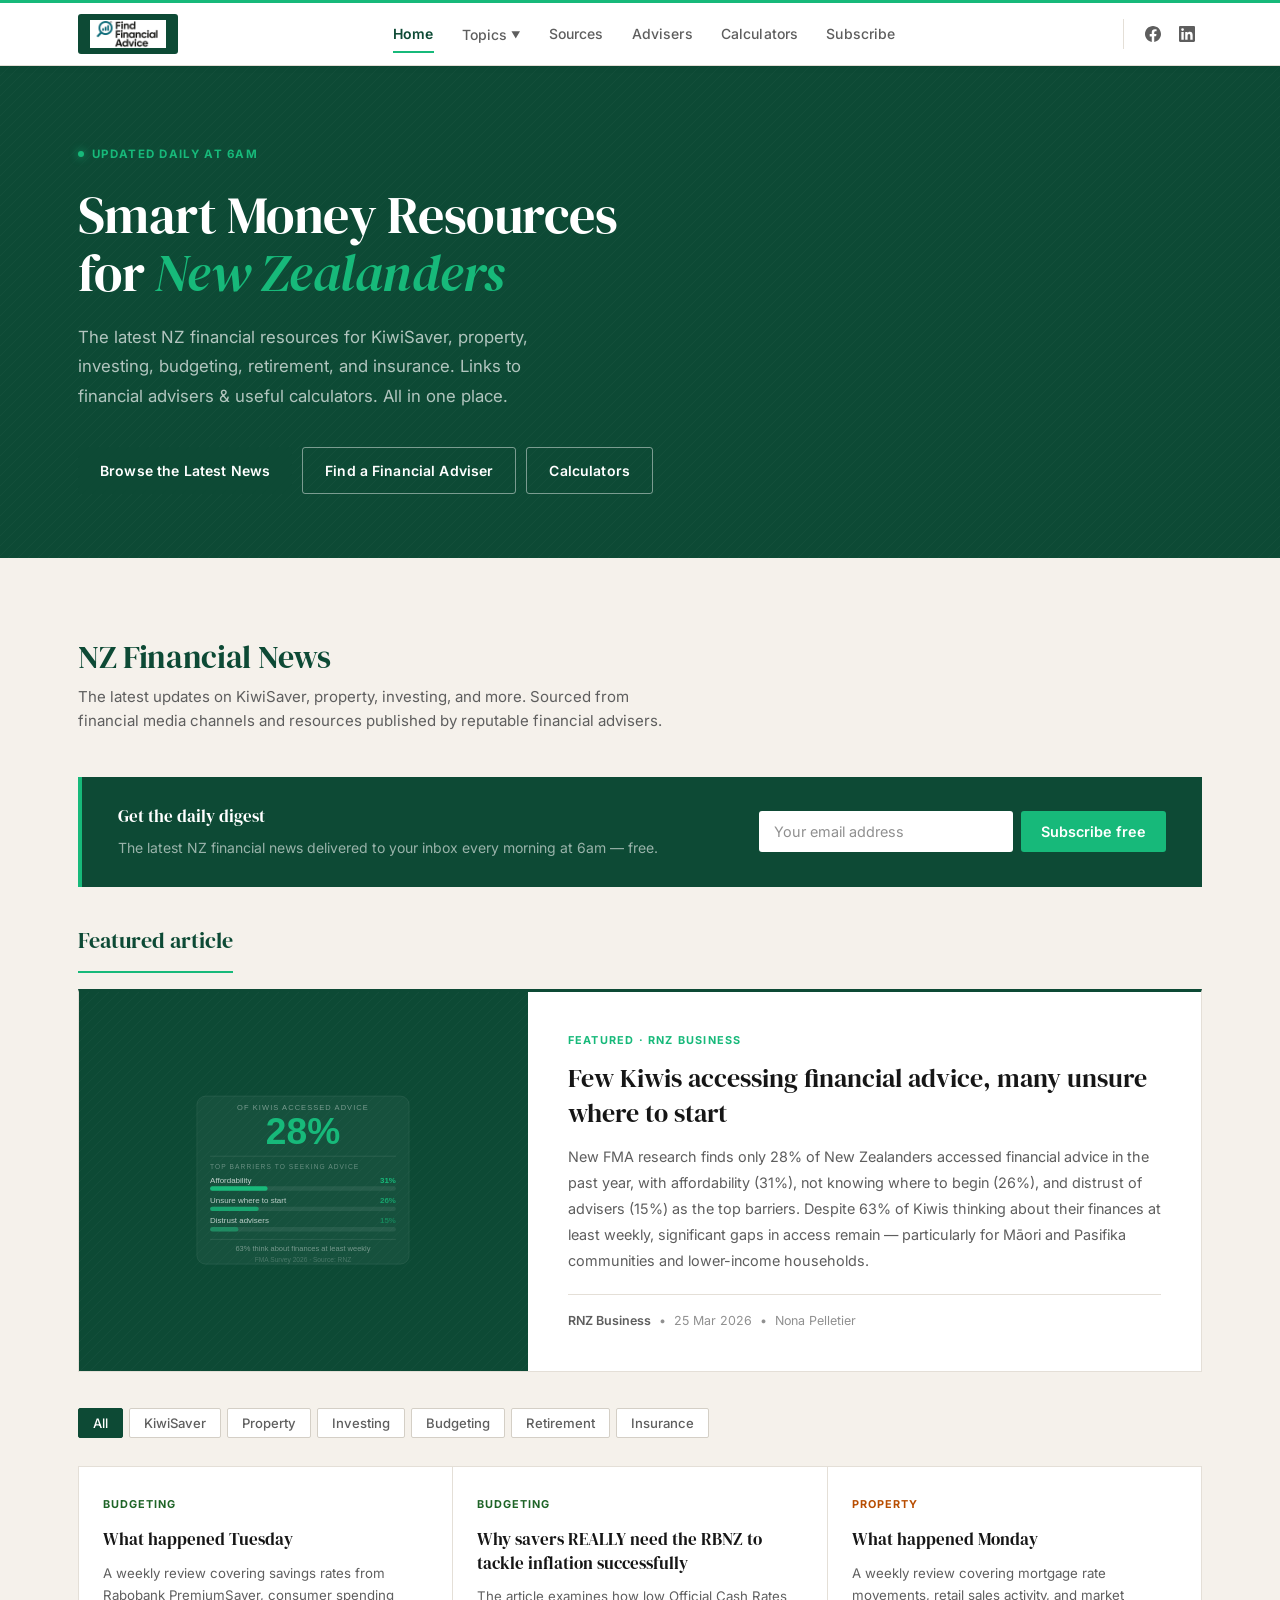
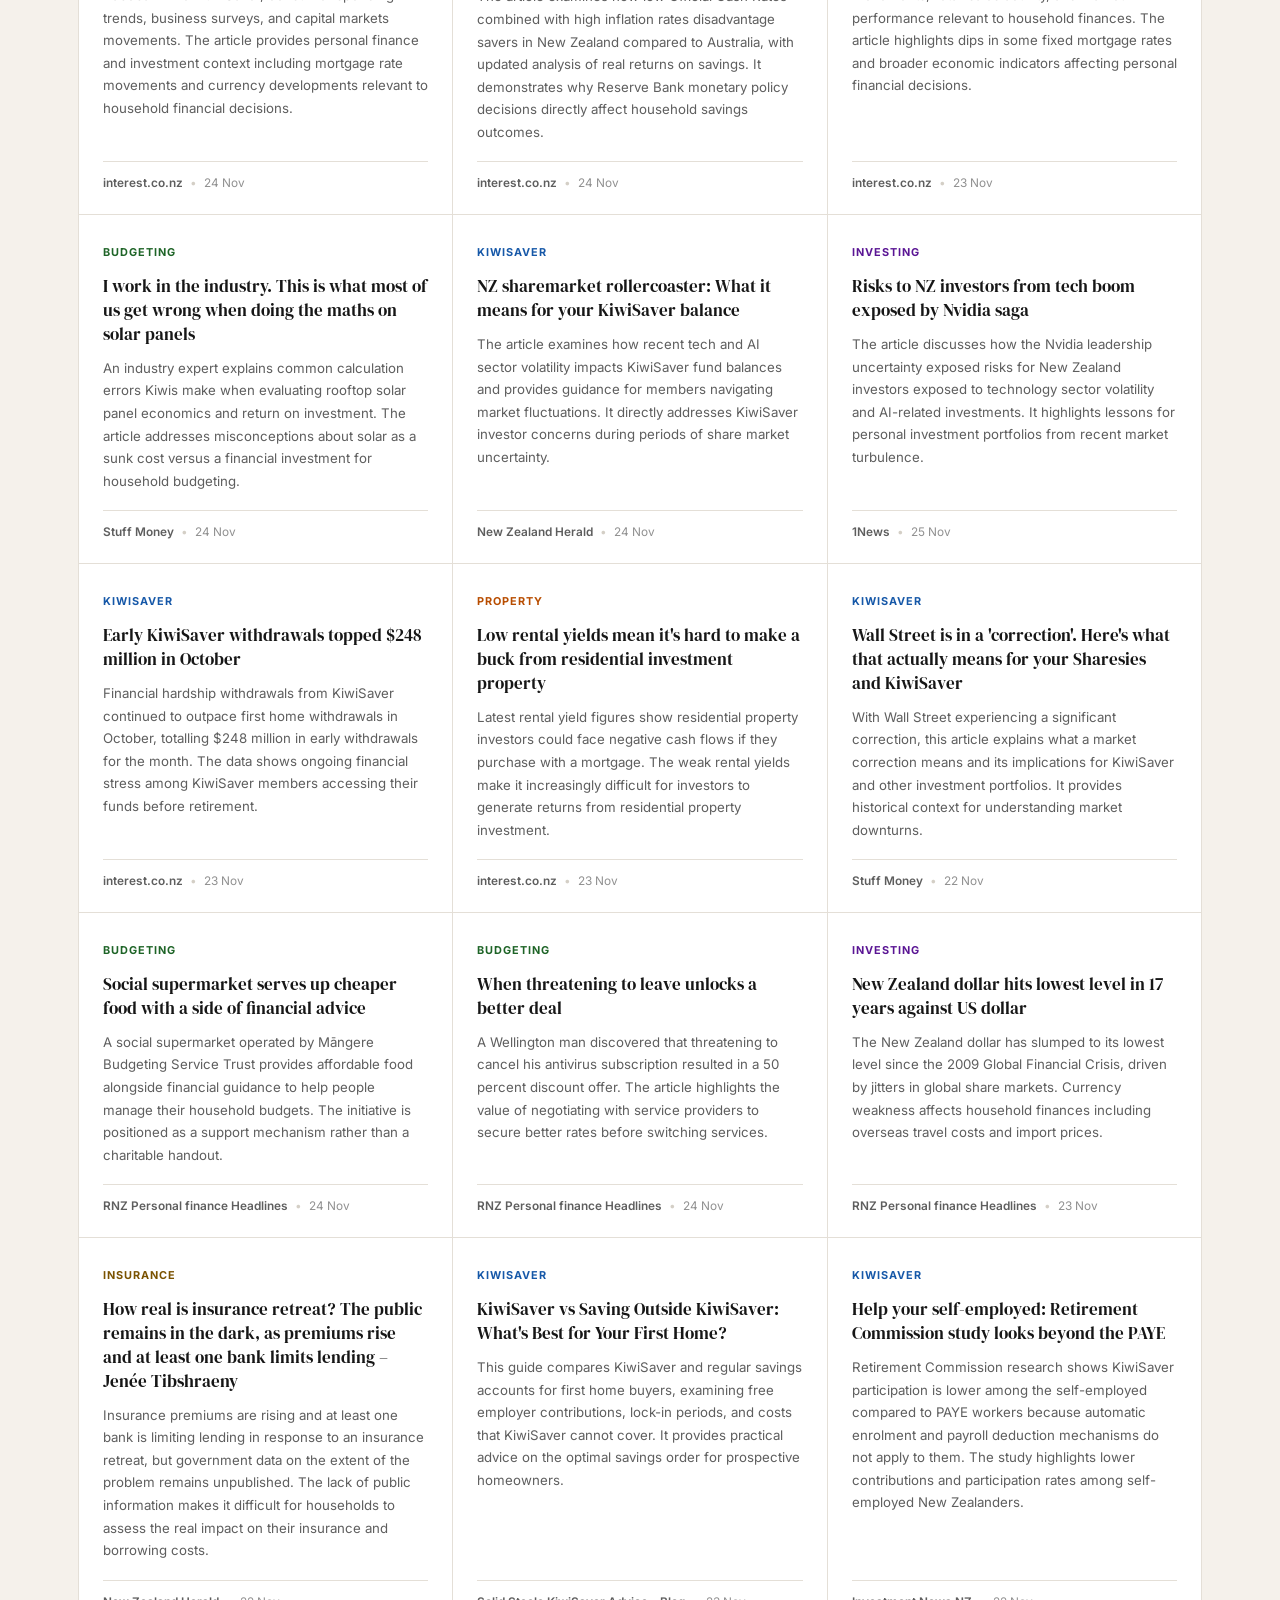
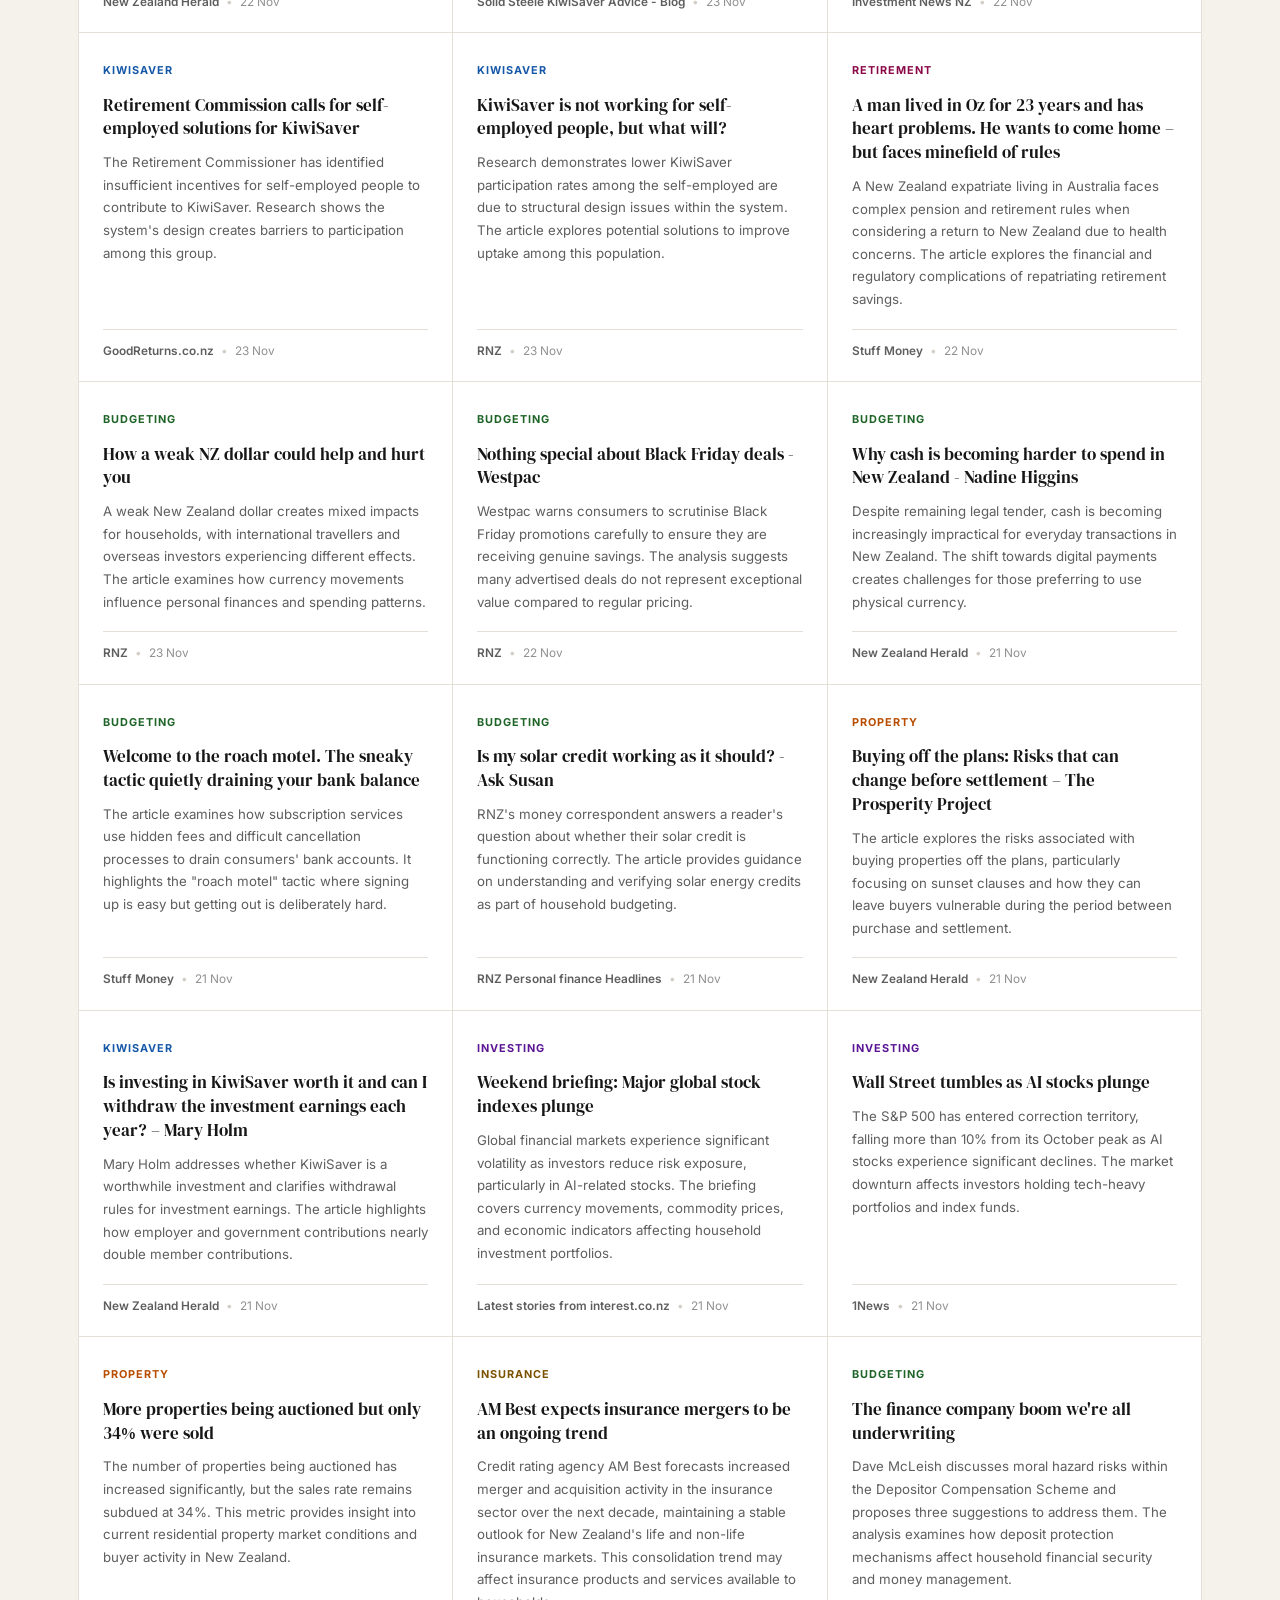
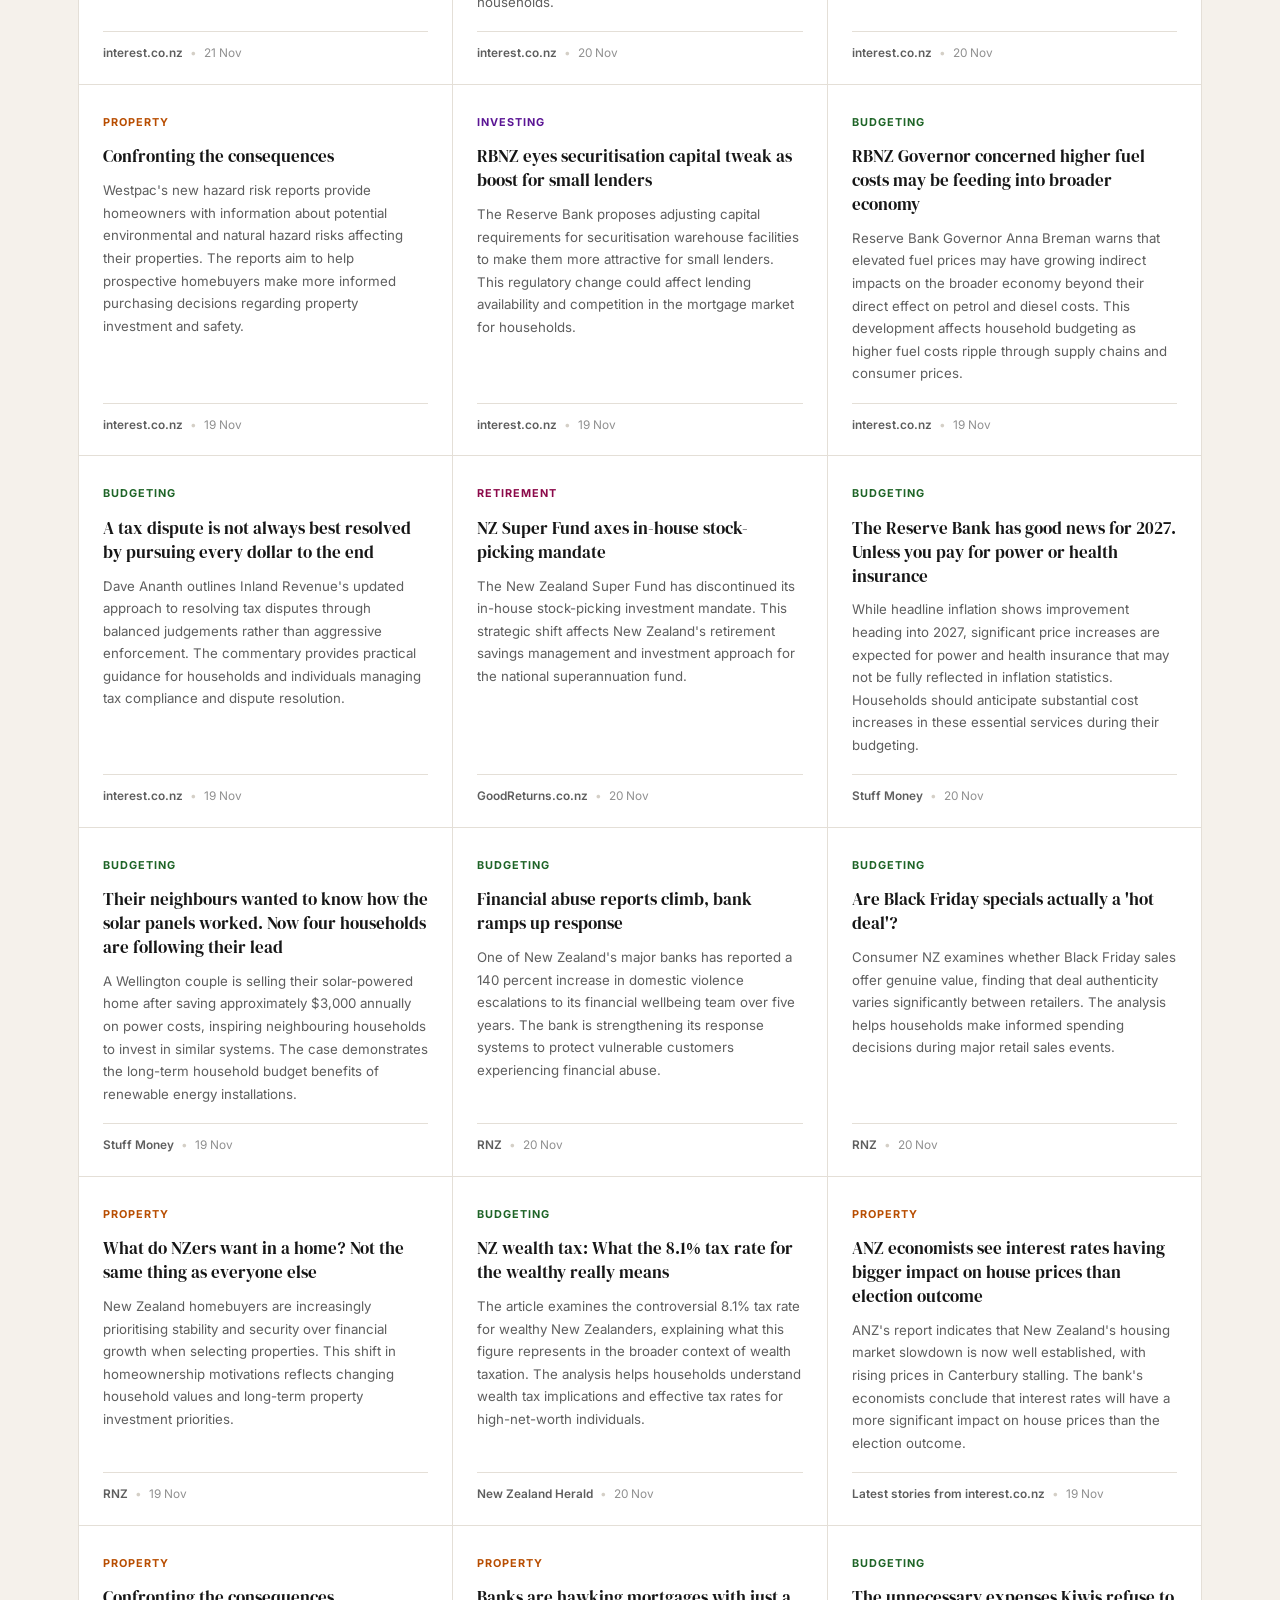
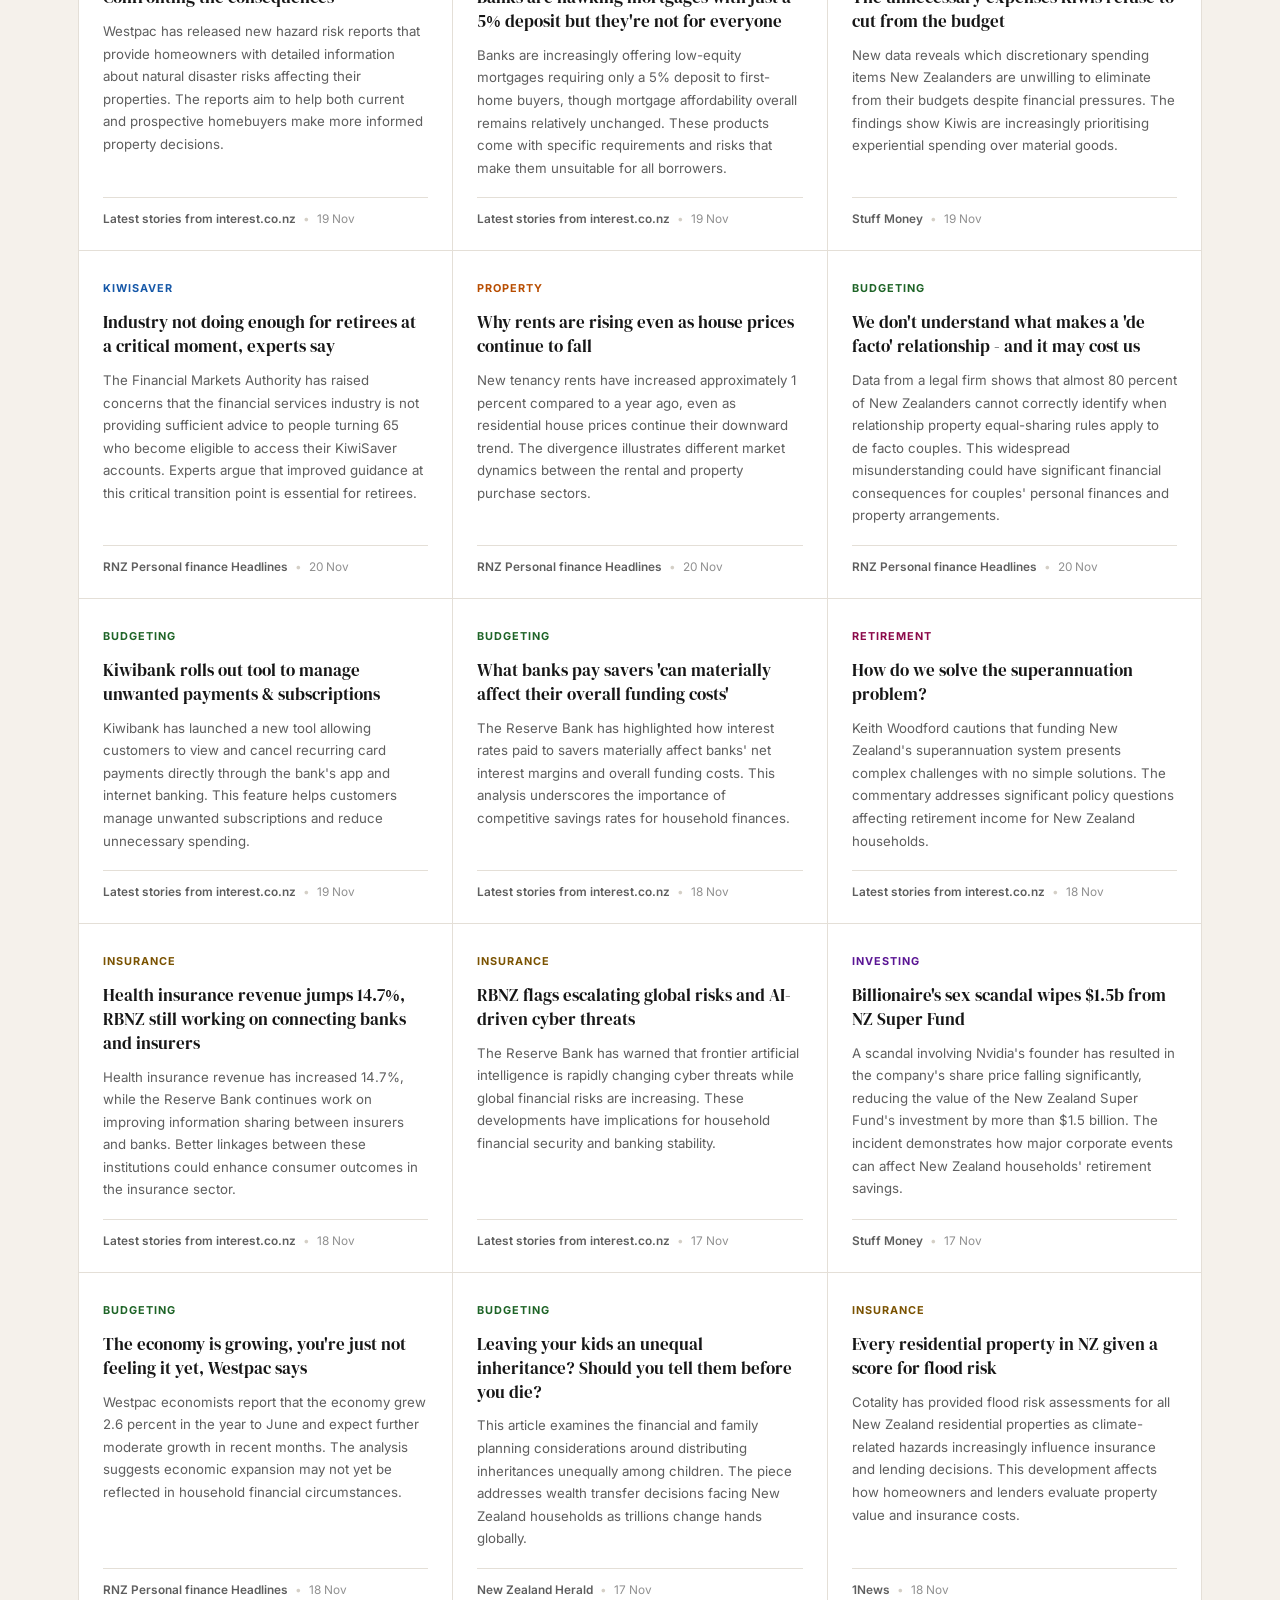
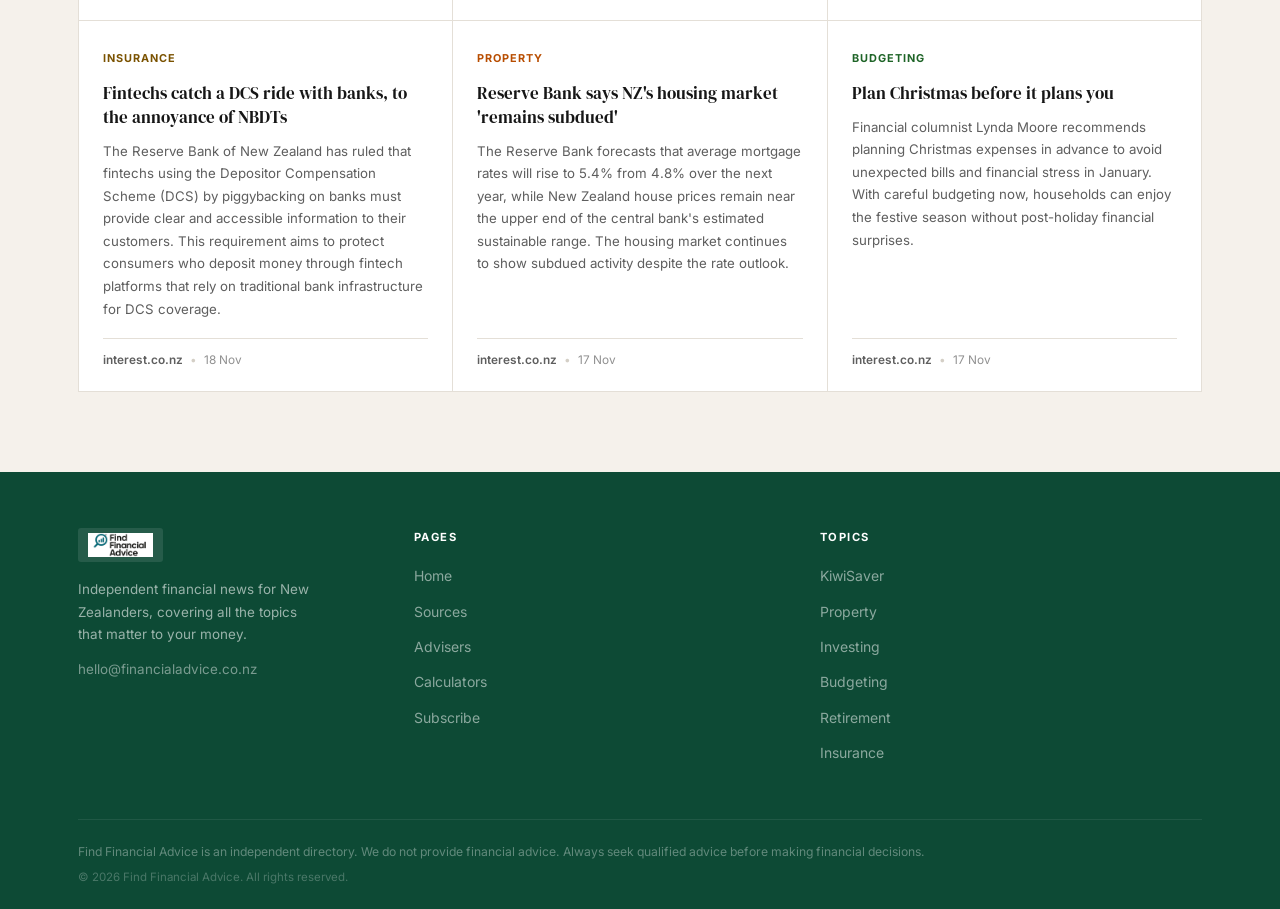
==== commit 010befec: "Daily news update — 2026-11-24" ====
--- a/index.html
+++ b/index.html
@@ -272,6 +272,60 @@
     </div>
 
     <div class="news-grid" id="news-grid">
+      <div class="news-card" data-category="budgeting">
+        <div class="news-card-tag"><span class="tag tag-budgeting">Budgeting</span></div>
+        <h3><a href="https://www.interest.co.nz/economy/141205/review-things-you-need-know-you-sign-tuesday-rabobank-premiumsaver-stars-we-are" target="_blank" rel="noopener">What happened Tuesday</a></h3>
+        <p class="news-card-summary">A weekly review covering savings rates from Rabobank PremiumSaver, consumer spending trends, business surveys, and capital markets movements. The article provides personal finance and investment context including mortgage rate movements and currency developments relevant to household financial decisions.</p>
+        <div class="news-card-meta">
+          <span class="source"><a href="https://www.interest.co.nz/" target="_blank" rel="noopener">interest.co.nz</a></span>
+          <span class="sep">&bull;</span><span>24 Nov</span>
+        </div>
+      </div>
+      <div class="news-card" data-category="budgeting">
+        <div class="news-card-tag"><span class="tag tag-budgeting">Budgeting</span></div>
+        <h3><a href="https://www.interest.co.nz/personal-finance/141197/it-tough-being-saver-when-ocr-held-unusually-low-and-inflation-rate" target="_blank" rel="noopener">Why savers REALLY need the RBNZ to tackle inflation successfully</a></h3>
+        <p class="news-card-summary">The article examines how low Official Cash Rates combined with high inflation rates disadvantage savers in New Zealand compared to Australia, with updated analysis of real returns on savings. It demonstrates why Reserve Bank monetary policy decisions directly affect household savings outcomes.</p>
+        <div class="news-card-meta">
+          <span class="source"><a href="https://www.interest.co.nz/" target="_blank" rel="noopener">interest.co.nz</a></span>
+          <span class="sep">&bull;</span><span>24 Nov</span>
+        </div>
+      </div>
+      <div class="news-card" data-category="property">
+        <div class="news-card-tag"><span class="tag tag-property">Property</span></div>
+        <h3><a href="https://www.interest.co.nz/economy/141194/review-things-you-need-know-you-sign-monday-some-mortgage-fixed-rates-dip-solid-rise" target="_blank" rel="noopener">What happened Monday</a></h3>
+        <p class="news-card-summary">A weekly review covering mortgage rate movements, retail sales activity, and market performance relevant to household finances. The article highlights dips in some fixed mortgage rates and broader economic indicators affecting personal financial decisions.</p>
+        <div class="news-card-meta">
+          <span class="source"><a href="https://www.interest.co.nz/" target="_blank" rel="noopener">interest.co.nz</a></span>
+          <span class="sep">&bull;</span><span>23 Nov</span>
+        </div>
+      </div>
+      <div class="news-card" data-category="budgeting">
+        <div class="news-card-tag"><span class="tag tag-budgeting">Budgeting</span></div>
+        <h3><a href="https://www.stuff.co.nz/money/361062975/i-work-industry-what-most-us-get-wrong-when-doing-maths-solar-panels" target="_blank" rel="noopener">I work in the industry. This is what most of us get wrong when doing the maths on solar panels</a></h3>
+        <p class="news-card-summary">An industry expert explains common calculation errors Kiwis make when evaluating rooftop solar panel economics and return on investment. The article addresses misconceptions about solar as a sunk cost versus a financial investment for household budgeting.</p>
+        <div class="news-card-meta">
+          <span class="source"><a href="https://www.stuff.co.nz/money" target="_blank" rel="noopener">Stuff Money</a></span>
+          <span class="sep">&bull;</span><span>24 Nov</span>
+        </div>
+      </div>
+      <div class="news-card" data-category="kiwisaver">
+        <div class="news-card-tag"><span class="tag tag-kiwisaver">KiwiSaver</span></div>
+        <h3><a href="https://www.nzherald.co.nz/business/nz-sharemarket-rollercoaster-what-it-means-for-your-kiwisaver-balance/55HGTWQRNRAQBNCNRBDAJD6QXE/" target="_blank" rel="noopener">NZ sharemarket rollercoaster: What it means for your KiwiSaver balance</a></h3>
+        <p class="news-card-summary">The article examines how recent tech and AI sector volatility impacts KiwiSaver fund balances and provides guidance for members navigating market fluctuations. It directly addresses KiwiSaver investor concerns during periods of share market uncertainty.</p>
+        <div class="news-card-meta">
+          <span class="source"><a href="https://www.nzherald.co.nz" target="_blank" rel="noopener">New Zealand Herald</a></span>
+          <span class="sep">&bull;</span><span>24 Nov</span>
+        </div>
+      </div>
+      <div class="news-card" data-category="investing">
+        <div class="news-card-tag"><span class="tag tag-investing">Investing</span></div>
+        <h3><a href="https://www.1news.co.nz/2026/11/25/risks-to-nz-investors-from-tech-boom-exposed-by-nvidia-saga/" target="_blank" rel="noopener">Risks to NZ investors from tech boom exposed by Nvidia saga</a></h3>
+        <p class="news-card-summary">The article discusses how the Nvidia leadership uncertainty exposed risks for New Zealand investors exposed to technology sector volatility and AI-related investments. It highlights lessons for personal investment portfolios from recent market turbulence.</p>
+        <div class="news-card-meta">
+          <span class="source"><a href="https://www.1news.co.nz" target="_blank" rel="noopener">1News</a></span>
+          <span class="sep">&bull;</span><span>25 Nov</span>
+        </div>
+      </div>
       <div class="news-card" data-category="kiwisaver">
         <div class="news-card-tag"><span class="tag tag-kiwisaver">KiwiSaver</span></div>
         <h3><a href="https://www.interest.co.nz/personal-finance/141198/financial-hardship-withdrawals-continued-pulling-ahead-first-home-kiwisaver" target="_blank" rel="noopener">Early KiwiSaver withdrawals topped $248 million in October</a></h3>
@@ -755,60 +809,6 @@
         <p class="news-card-summary">Financial columnist Lynda Moore recommends planning Christmas expenses in advance to avoid unexpected bills and financial stress in January. With careful budgeting now, households can enjoy the festive season without post-holiday financial surprises.</p>
         <div class="news-card-meta">
           <span class="source"><a href="https://www.interest.co.nz/" target="_blank" rel="noopener">interest.co.nz</a></span>
-          <span class="sep">&bull;</span><span>17 Nov</span>
-        </div>
-      </div>
-      <div class="news-card" data-category="budgeting">
-        <div class="news-card-tag"><span class="tag tag-budgeting">Budgeting</span></div>
-        <h3><a href="https://www.stuff.co.nz/money/361060293/youve-been-married-decades-big-wealth-mistake-too-many-kiwis-make" target="_blank" rel="noopener">You've been married for decades and trust your partner. The big wealth mistake too many Kiwis make</a></h3>
-        <p class="news-card-summary">Many long-married Kiwis make significant wealth management mistakes by not properly separating or documenting their finances, leaving themselves vulnerable if relationships end. The article highlights the importance of maintaining individual financial protection regardless of relationship longevity or trust levels.</p>
-        <div class="news-card-meta">
-          <span class="source"><a href="https://www.stuff.co.nz/money" target="_blank" rel="noopener">Stuff Money</a></span>
-          <span class="sep">&bull;</span><span>17 Nov</span>
-        </div>
-      </div>
-      <div class="news-card" data-category="insurance">
-        <div class="news-card-tag"><span class="tag tag-insurance">Insurance</span></div>
-        <h3><a href="https://www.rnz.co.nz/news/environment_climate/2647104/over-50-percent-of-homes-in-some-districts-face-moderate-to-high-flood-risk" target="_blank" rel="noopener">Over 50% of homes in some districts face moderate to high flood risk</a></h3>
-        <p class="news-card-summary">Analysis from property firm Cotality reveals that over 50% of homes in some districts face moderate to high flood risk, with climate-related hazards already influencing decisions by insurers and lenders. This information is affecting how financial institutions assess property risk and lending decisions.</p>
-        <div class="news-card-meta">
-          <span class="source"><a href="https://www.rnz.co.nz/news/personal-finance" target="_blank" rel="noopener">RNZ</a></span>
-          <span class="sep">&bull;</span><span>18 Nov</span>
-        </div>
-      </div>
-      <div class="news-card" data-category="property">
-        <div class="news-card-tag"><span class="tag tag-property">Property</span></div>
-        <h3><a href="https://www.rnz.co.nz/news/business/2647067/where-rental-properties-are-taking-longer-to-let" target="_blank" rel="noopener">Where rental properties are taking longer to let</a></h3>
-        <p class="news-card-summary">There is significant regional variation in how long it takes landlords to find tenants for rental properties across New Zealand. This data provides insights for property investors on market conditions in different areas.</p>
-        <div class="news-card-meta">
-          <span class="source"><a href="https://www.rnz.co.nz/news/personal-finance" target="_blank" rel="noopener">RNZ</a></span>
-          <span class="sep">&bull;</span><span>18 Nov</span>
-        </div>
-      </div>
-      <div class="news-card" data-category="budgeting">
-        <div class="news-card-tag"><span class="tag tag-budgeting">Budgeting</span></div>
-        <h3><a href="https://www.rnz.co.nz/news/business/2635684/soaring-fuel-prices-tighten-squeeze-on-household-budgets" target="_blank" rel="noopener">Soaring fuel prices tighten squeeze on household budgets</a></h3>
-        <p class="news-card-summary">Statistics NZ figures show petrol prices rose nearly 12% and diesel prices rose 11% in October compared to the previous month, putting additional pressure on household budgets. Rising fuel costs directly impact household expenses and cost-of-living pressures.</p>
-        <div class="news-card-meta">
-          <span class="source"><a href="https://www.rnz.co.nz/news/personal-finance" target="_blank" rel="noopener">RNZ</a></span>
-          <span class="sep">&bull;</span><span>17 Nov</span>
-        </div>
-      </div>
-      <div class="news-card" data-category="budgeting">
-        <div class="news-card-tag"><span class="tag tag-budgeting">Budgeting</span></div>
-        <h3><a href="https://www.rnz.co.nz/news/personal-finance/2635442/under-pressure-kiwi-dollar-at-risk-of-falling-further-against-us-dollar" target="_blank" rel="noopener">Under pressure: Kiwi dollar at risk of falling further against US dollar</a></h3>
-        <p class="news-card-summary">The New Zealand dollar has hit 54.9 US cents with economists identifying 54.7 cents as a key level to watch as the currency faces downward pressure. Currency weakness affects household purchasing power for overseas goods and services.</p>
-        <div class="news-card-meta">
-          <span class="source"><a href="https://www.rnz.co.nz/news/personal-finance" target="_blank" rel="noopener">RNZ</a></span>
-          <span class="sep">&bull;</span><span>17 Nov</span>
-        </div>
-      </div>
-      <div class="news-card" data-category="budgeting">
-        <div class="news-card-tag"><span class="tag tag-budgeting">Budgeting</span></div>
-        <h3><a href="https://www.rnz.co.nz/news/crime-and-justice/2634607/the-message-was-about-a-real-parking-fine-but-they-lost-thousands-in-a-scam" target="_blank" rel="noopener">The message was about a real parking fine - but they lost thousands in a scam</a></h3>
-        <p class="news-card-summary">Two elderly women lost thousands of dollars to scammers using fake messages about parking fines, representing part of a wider fraud problem affecting vulnerable consumers. Financial services complaints organisations highlight this as evidence of increasing sophisticated scam tactics targeting Kiwis.</p>
-        <div class="news-card-meta">
-          <span class="source"><a href="https://www.rnz.co.nz/news/personal-finance" target="_blank" rel="noopener">RNZ</a></span>
           <span class="sep">&bull;</span><span>17 Nov</span>
         </div>
       </div>
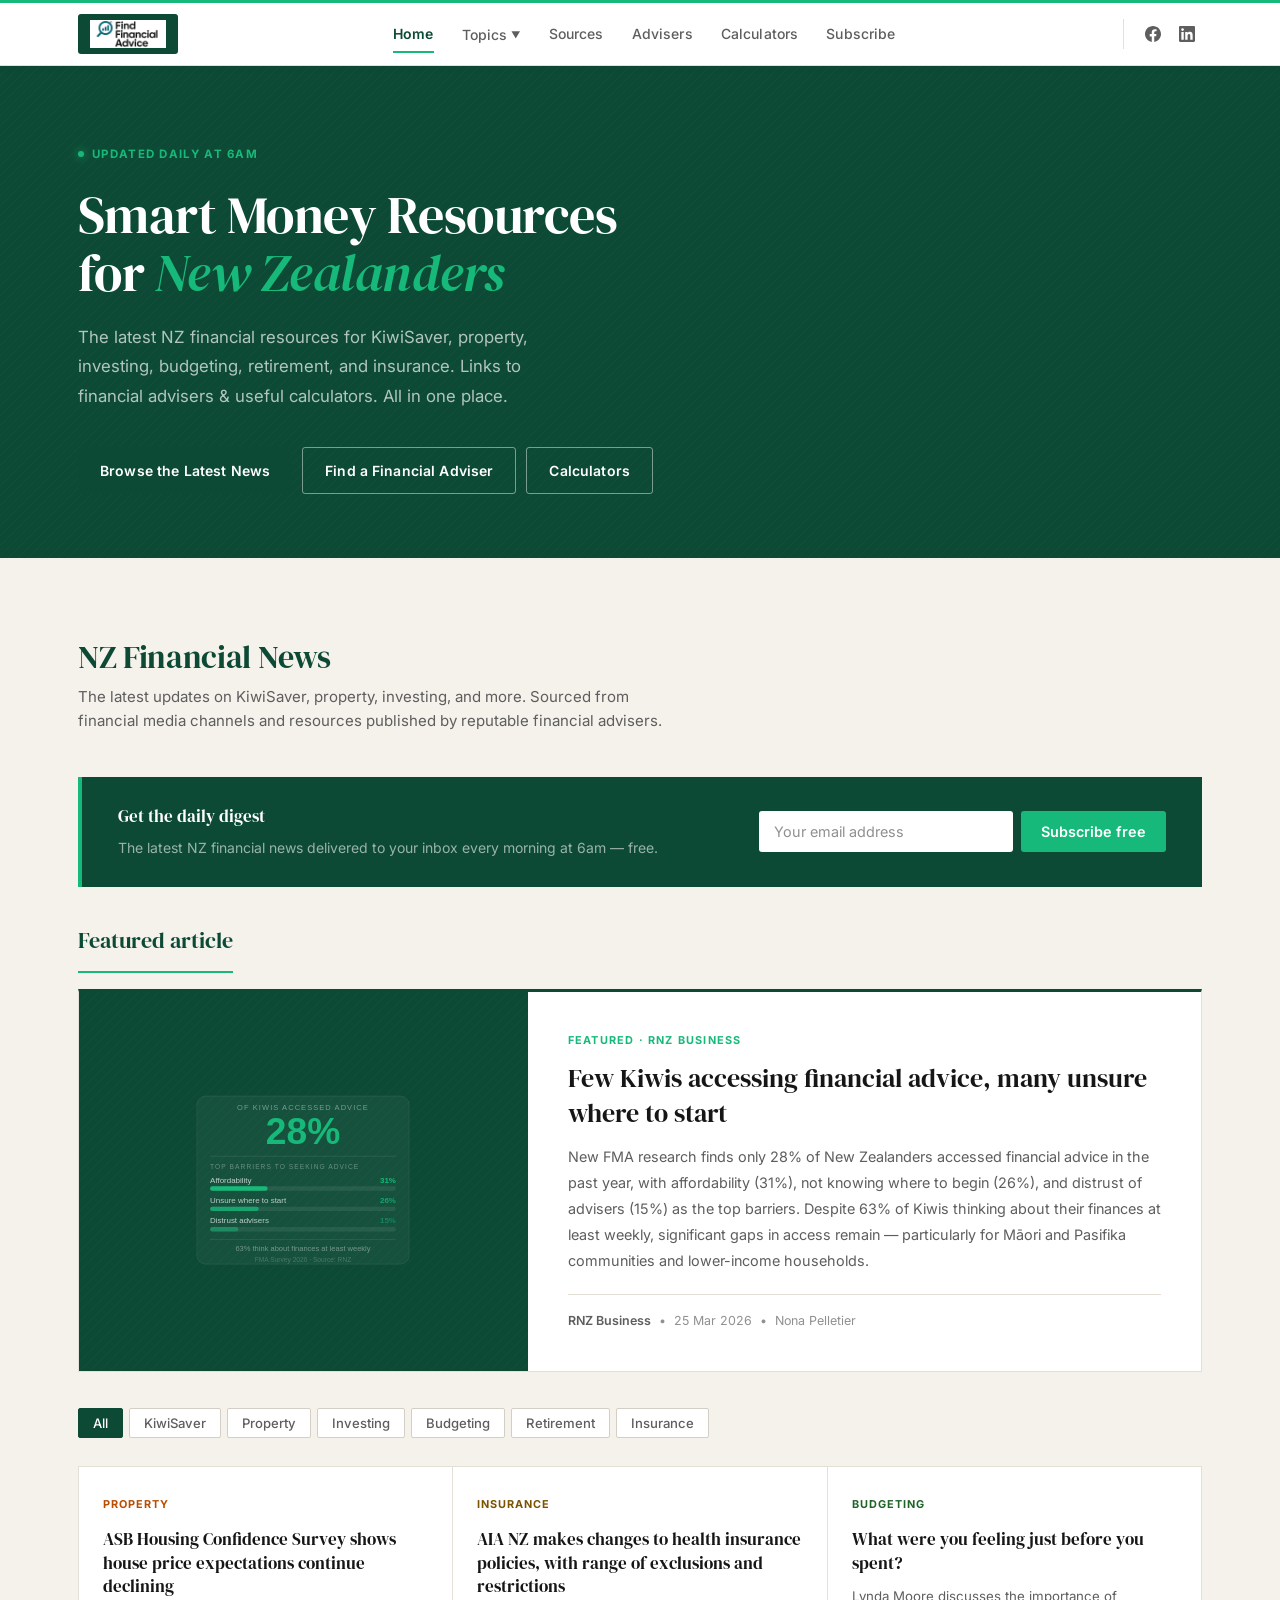
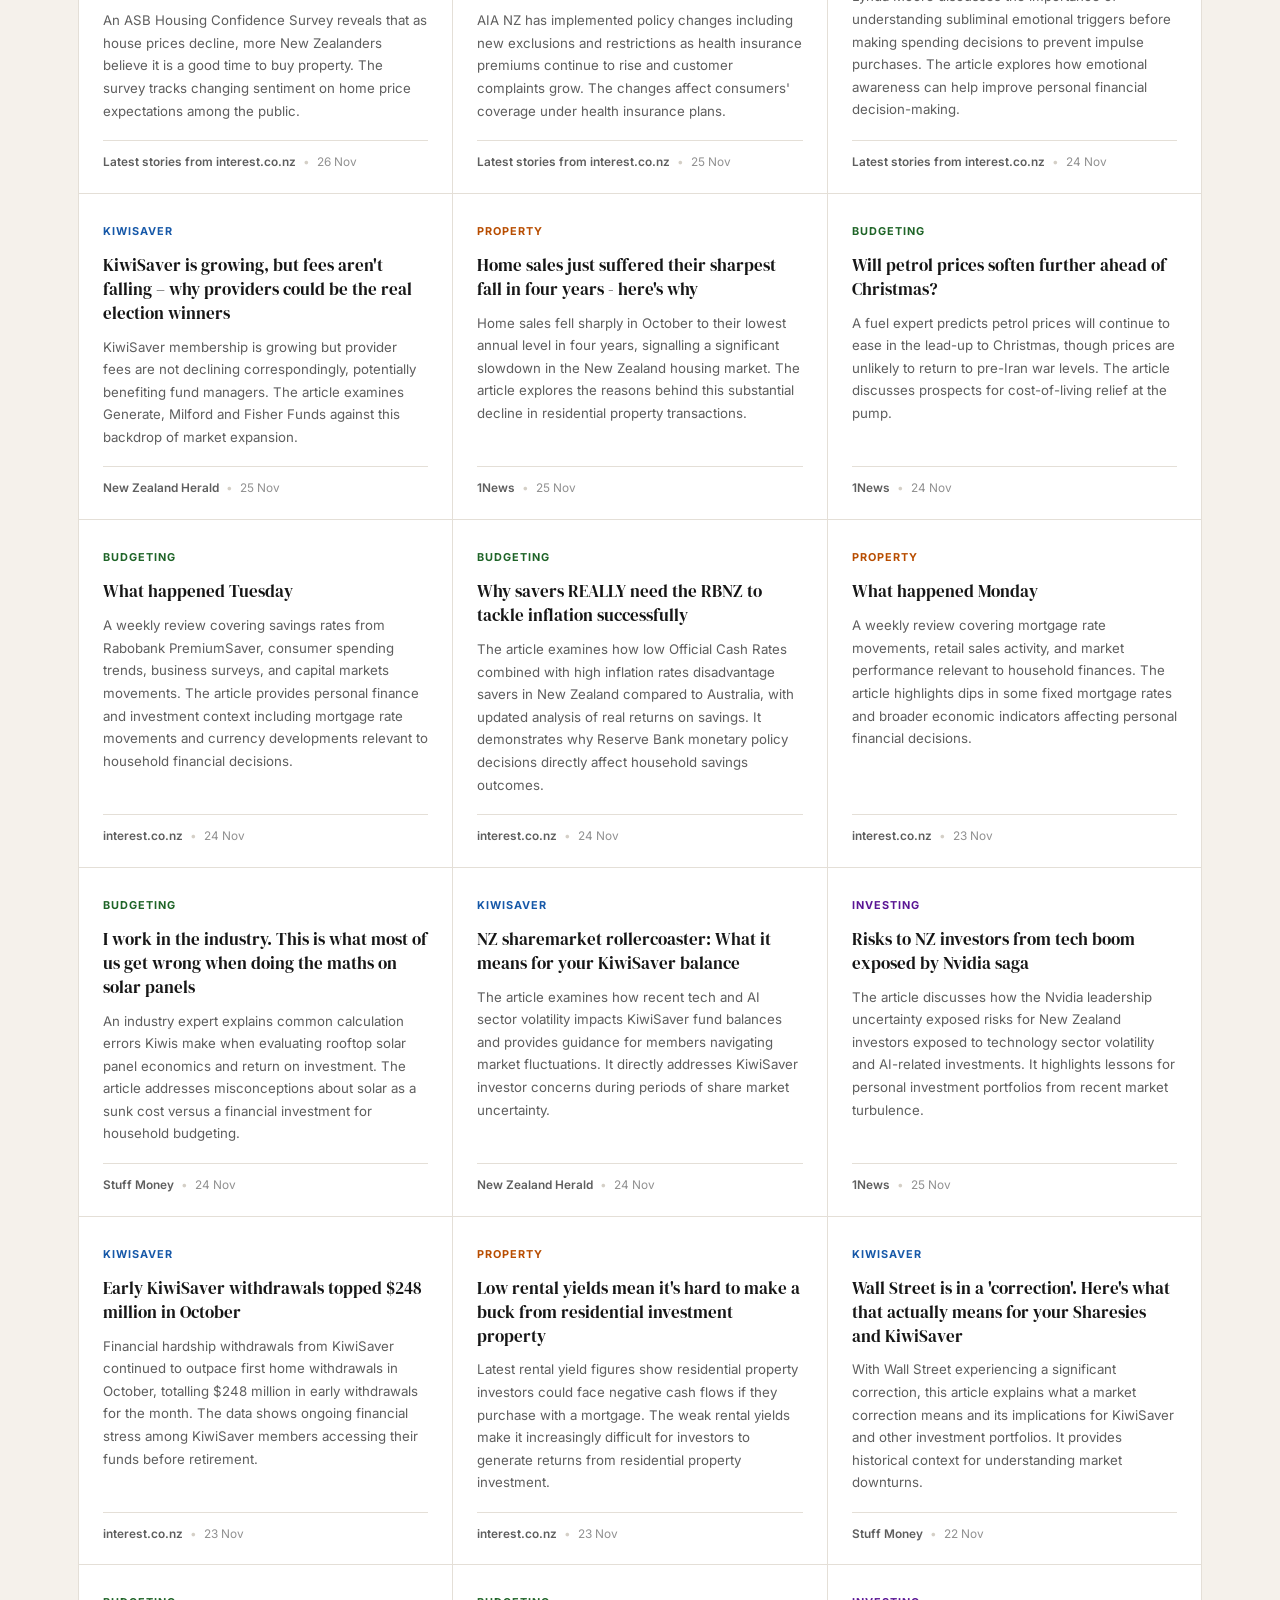
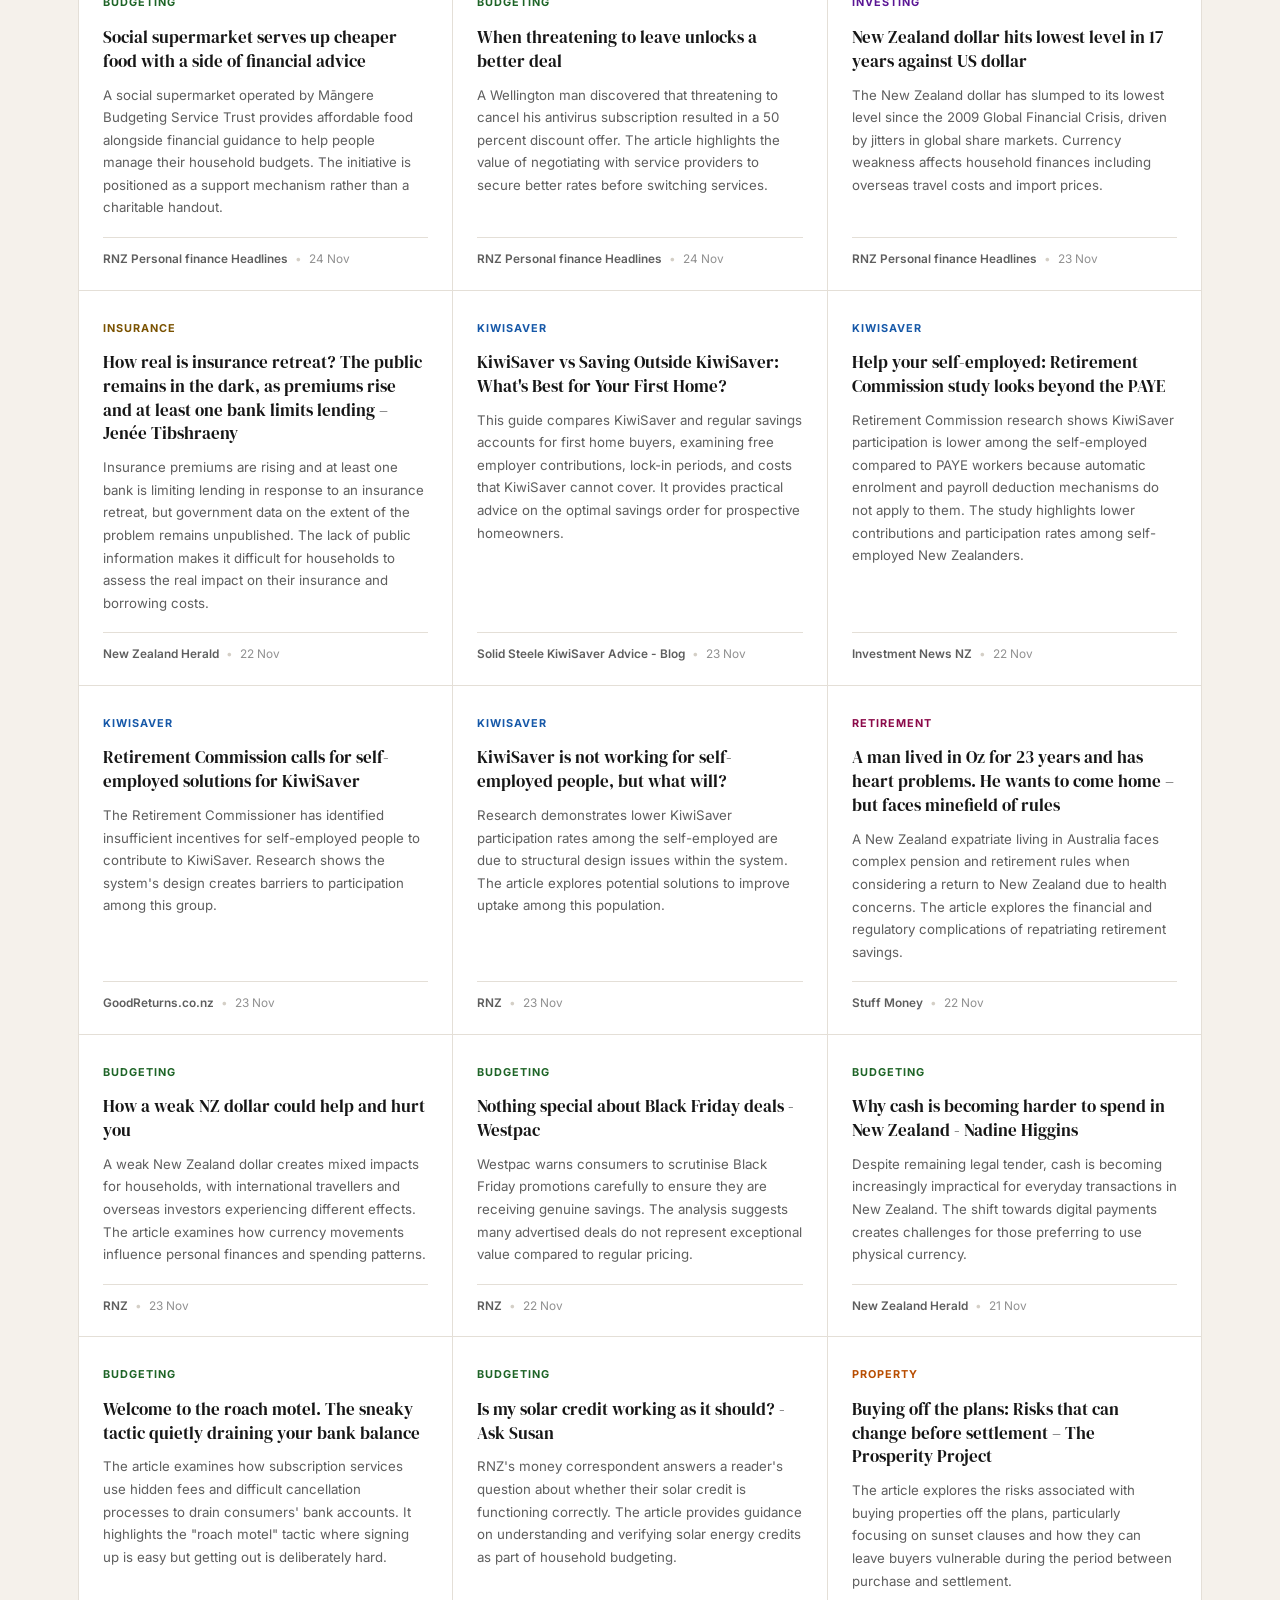
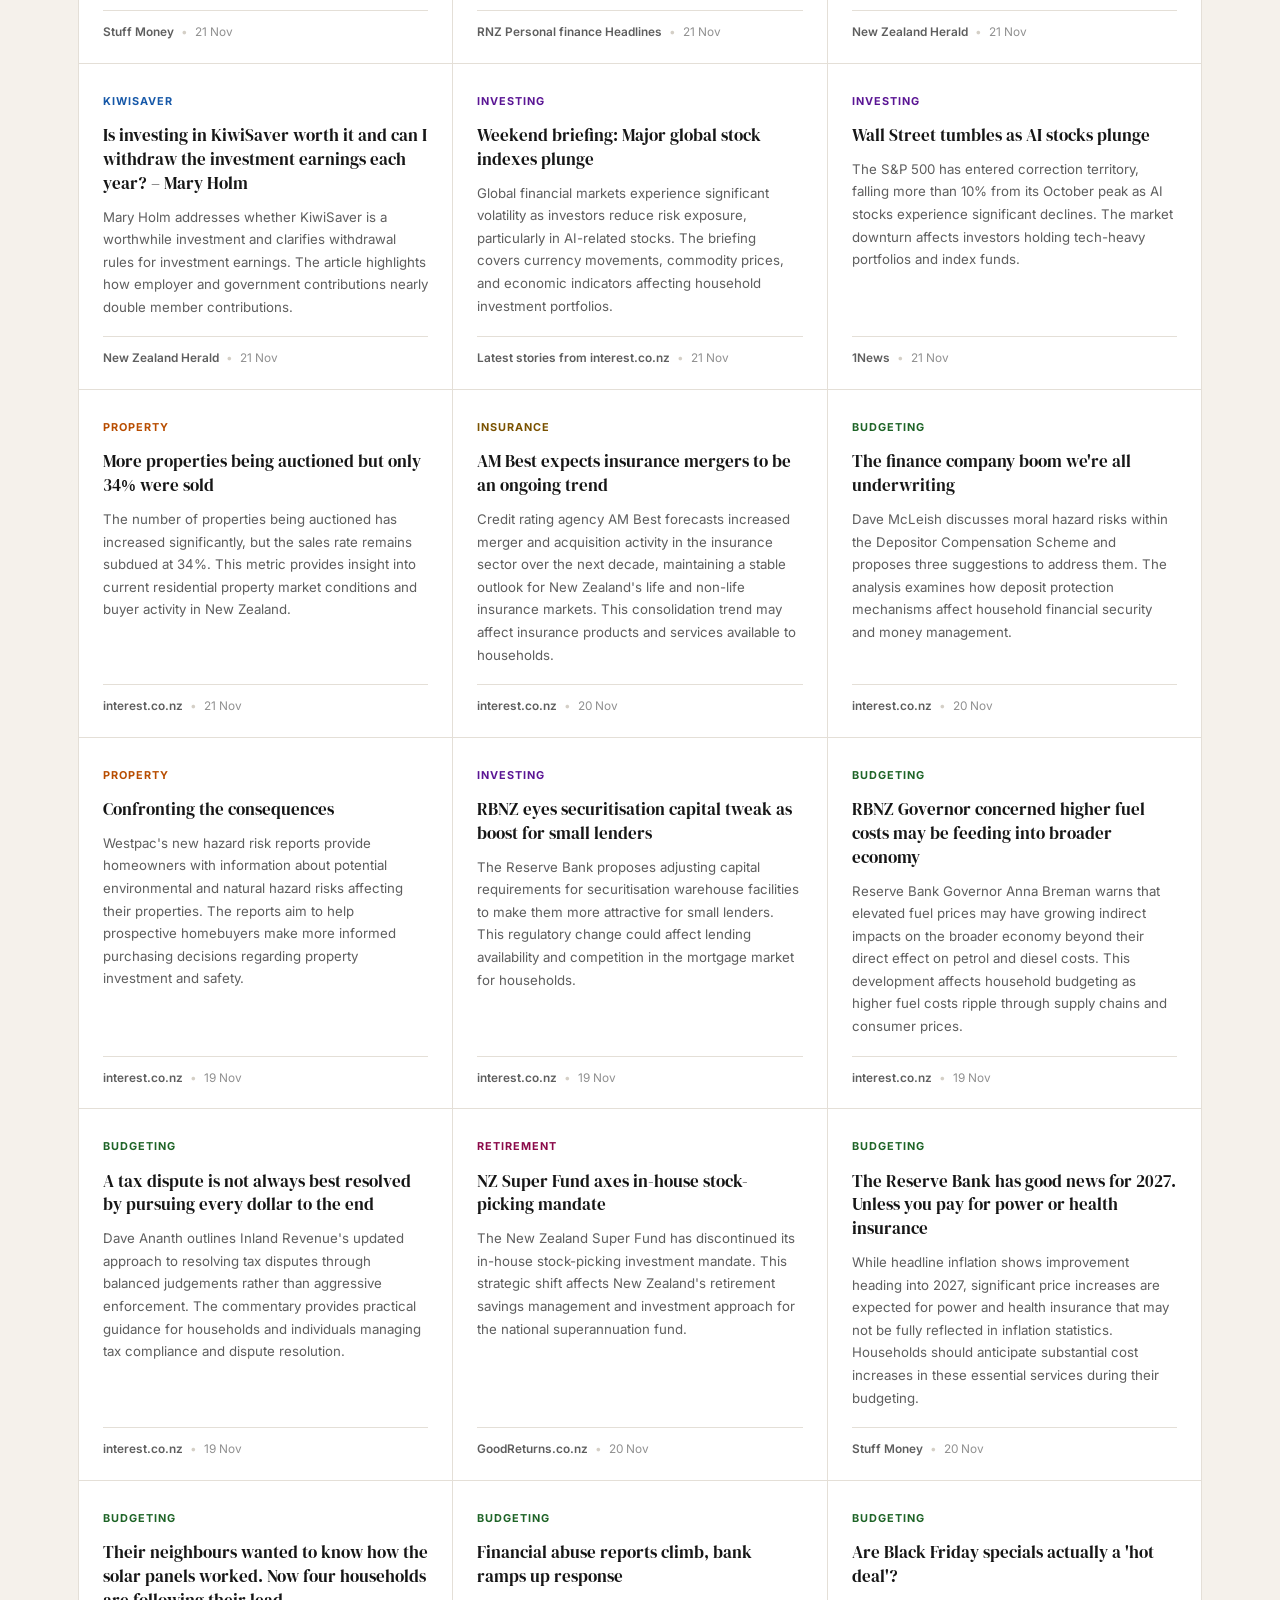
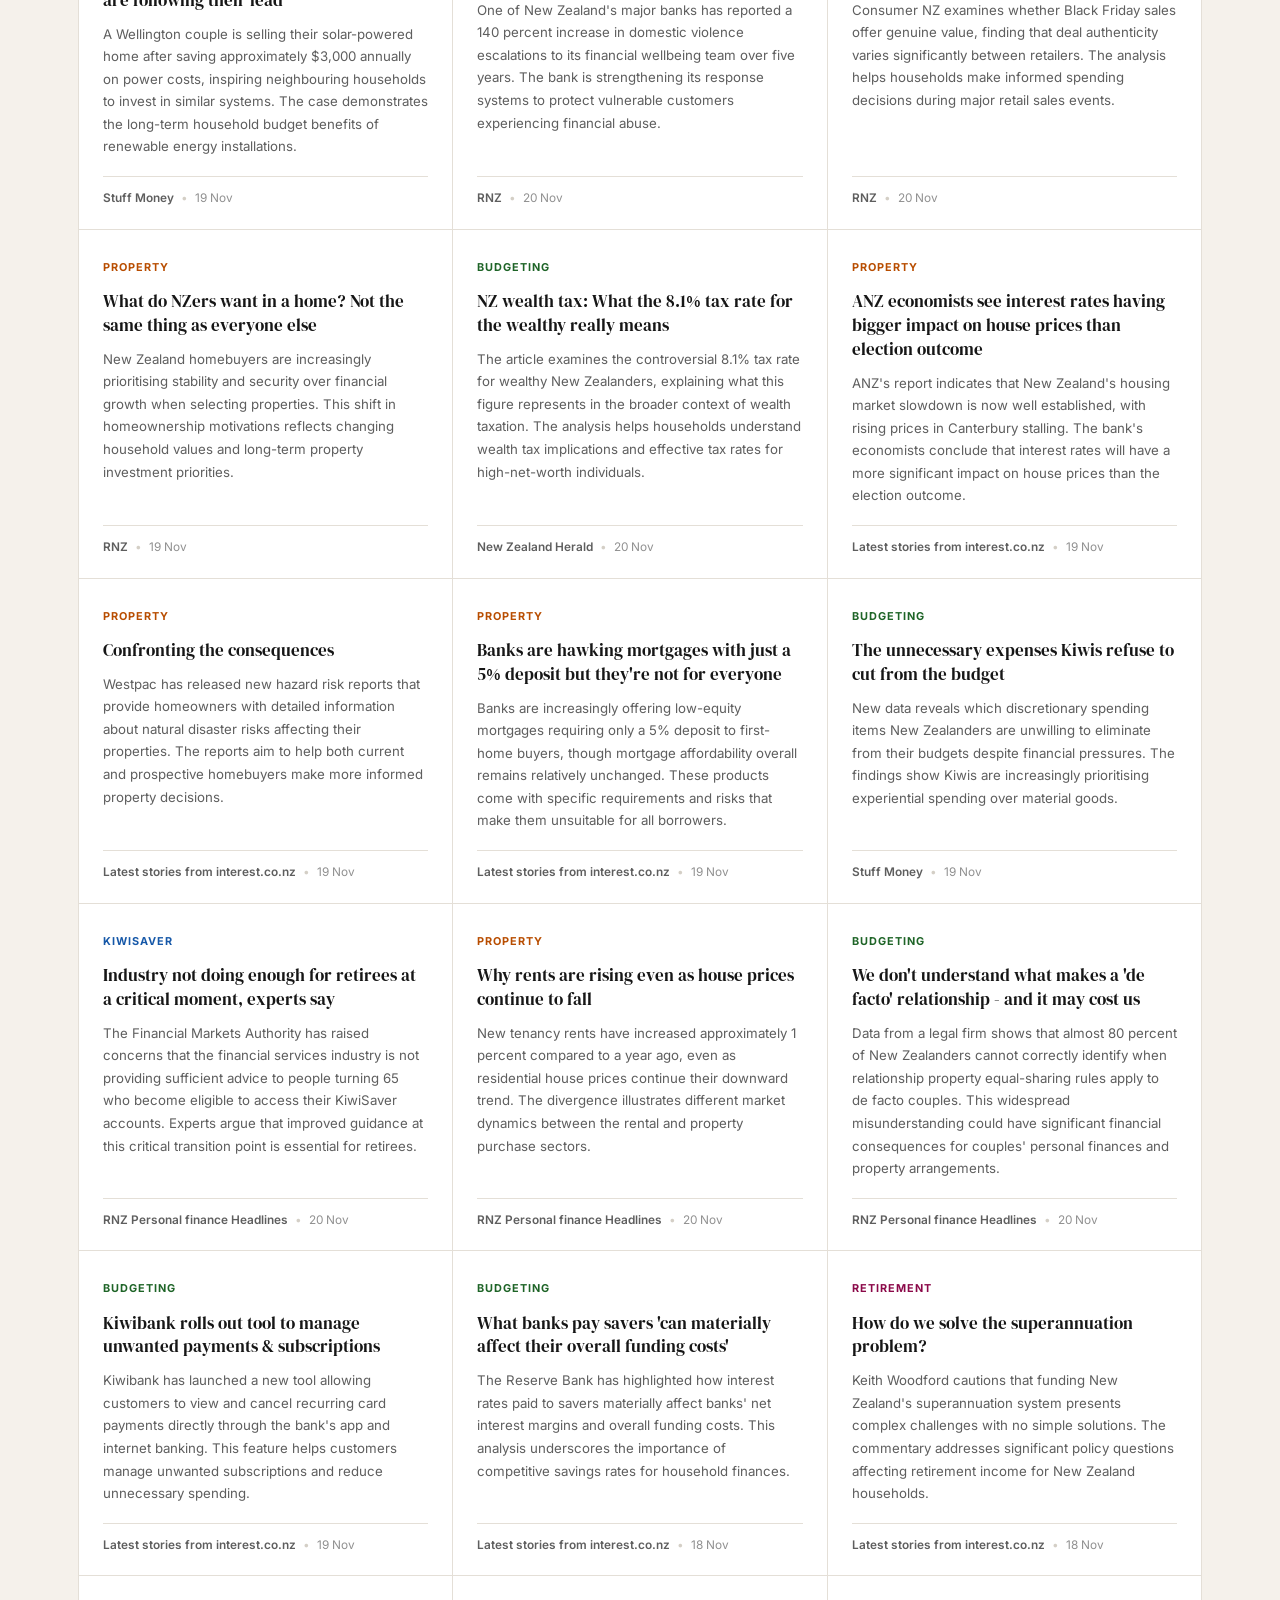
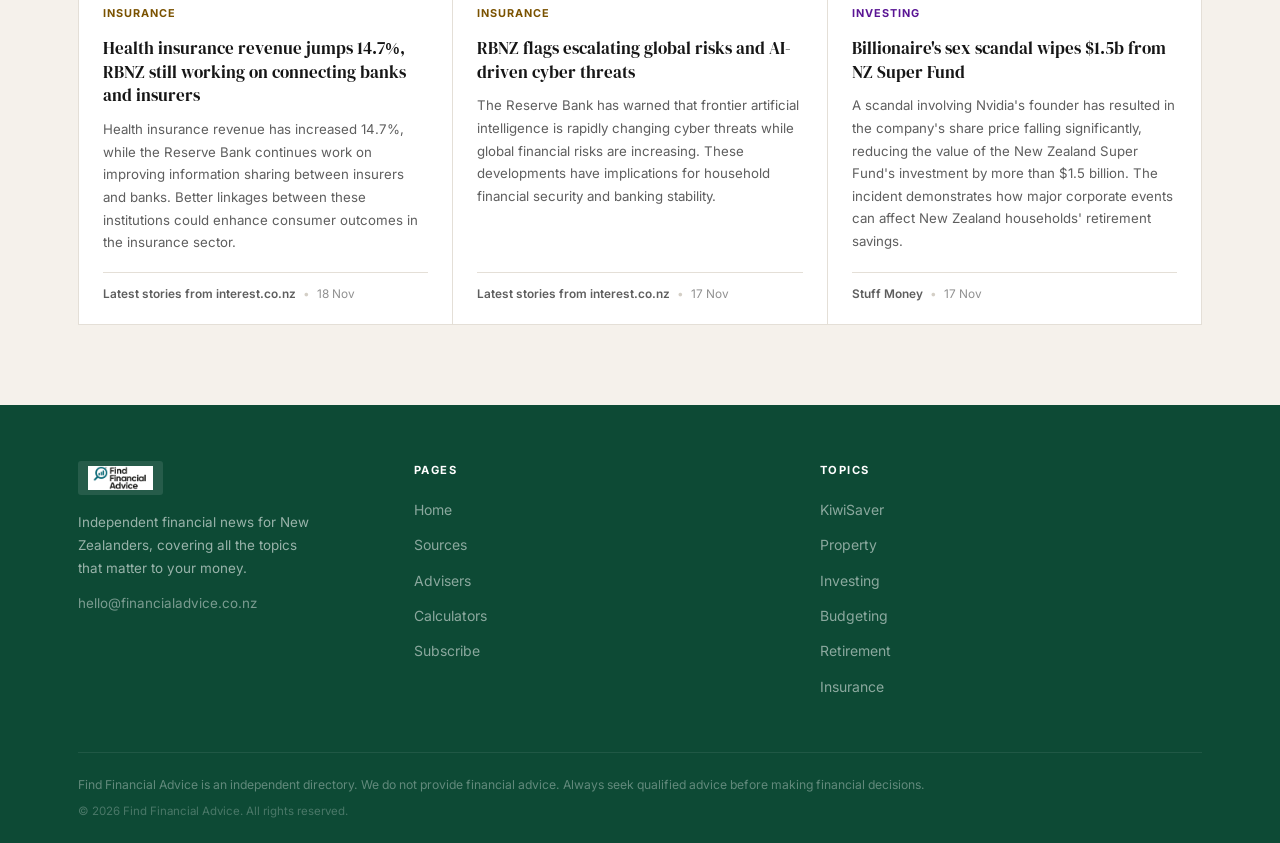
==== commit b7127553: "Daily news update — 2026-11-25" ====
--- a/index.html
+++ b/index.html
@@ -272,6 +272,60 @@
     </div>
 
     <div class="news-grid" id="news-grid">
+      <div class="news-card" data-category="property">
+        <div class="news-card-tag"><span class="tag tag-property">Property</span></div>
+        <h3><a href="https://www.interest.co.nz/property/141223/house-prices-decline-more-people-think-its-good-time-buy-asb-housing-confidence" target="_blank" rel="noopener">ASB Housing Confidence Survey shows house price expectations continue declining</a></h3>
+        <p class="news-card-summary">An ASB Housing Confidence Survey reveals that as house prices decline, more New Zealanders believe it is a good time to buy property. The survey tracks changing sentiment on home price expectations among the public.</p>
+        <div class="news-card-meta">
+          <span class="source"><a href="https://www.interest.co.nz/" target="_blank" rel="noopener">Latest stories from interest.co.nz</a></span>
+          <span class="sep">&bull;</span><span>26 Nov</span>
+        </div>
+      </div>
+      <div class="news-card" data-category="insurance">
+        <div class="news-card-tag"><span class="tag tag-insurance">Insurance</span></div>
+        <h3><a href="https://www.interest.co.nz/insurance/141207/against-backdrop-rising-health-insurance-premiums-and-growing-complaints-aia-nz" target="_blank" rel="noopener">AIA NZ makes changes to health insurance policies, with range of exclusions and restrictions</a></h3>
+        <p class="news-card-summary">AIA NZ has implemented policy changes including new exclusions and restrictions as health insurance premiums continue to rise and customer complaints grow. The changes affect consumers' coverage under health insurance plans.</p>
+        <div class="news-card-meta">
+          <span class="source"><a href="https://www.interest.co.nz/" target="_blank" rel="noopener">Latest stories from interest.co.nz</a></span>
+          <span class="sep">&bull;</span><span>25 Nov</span>
+        </div>
+      </div>
+      <div class="news-card" data-category="budgeting">
+        <div class="news-card-tag"><span class="tag tag-budgeting">Budgeting</span></div>
+        <h3><a href="https://www.interest.co.nz/personal-finance/141208/lynda-moore-says-you-should-understand-subliminal-feelings-you-have-making" target="_blank" rel="noopener">What were you feeling just before you spent?</a></h3>
+        <p class="news-card-summary">Lynda Moore discusses the importance of understanding subliminal emotional triggers before making spending decisions to prevent impulse purchases. The article explores how emotional awareness can help improve personal financial decision-making.</p>
+        <div class="news-card-meta">
+          <span class="source"><a href="https://www.interest.co.nz/" target="_blank" rel="noopener">Latest stories from interest.co.nz</a></span>
+          <span class="sep">&bull;</span><span>24 Nov</span>
+        </div>
+      </div>
+      <div class="news-card" data-category="kiwisaver">
+        <div class="news-card-tag"><span class="tag tag-kiwisaver">KiwiSaver</span></div>
+        <h3><a href="https://www.nzherald.co.nz/business/personal-finance/kiwisaver/kiwisaver-is-growing-but-fees-arent-falling-why-providers-could-be-the-real-election-winners/premium/277ZSL3KM5GGZI3RAIEARPVW2Y/" target="_blank" rel="noopener">KiwiSaver is growing, but fees aren't falling – why providers could be the real election winners</a></h3>
+        <p class="news-card-summary">KiwiSaver membership is growing but provider fees are not declining correspondingly, potentially benefiting fund managers. The article examines Generate, Milford and Fisher Funds against this backdrop of market expansion.</p>
+        <div class="news-card-meta">
+          <span class="source"><a href="https://www.nzherald.co.nz" target="_blank" rel="noopener">New Zealand Herald</a></span>
+          <span class="sep">&bull;</span><span>25 Nov</span>
+        </div>
+      </div>
+      <div class="news-card" data-category="property">
+        <div class="news-card-tag"><span class="tag tag-property">Property</span></div>
+        <h3><a href="https://www.1news.co.nz/2026/11/26/home-sales-just-suffered-their-sharpest-fall-in-four-years-heres-why/" target="_blank" rel="noopener">Home sales just suffered their sharpest fall in four years - here's why</a></h3>
+        <p class="news-card-summary">Home sales fell sharply in October to their lowest annual level in four years, signalling a significant slowdown in the New Zealand housing market. The article explores the reasons behind this substantial decline in residential property transactions.</p>
+        <div class="news-card-meta">
+          <span class="source"><a href="https://www.1news.co.nz" target="_blank" rel="noopener">1News</a></span>
+          <span class="sep">&bull;</span><span>25 Nov</span>
+        </div>
+      </div>
+      <div class="news-card" data-category="budgeting">
+        <div class="news-card-tag"><span class="tag tag-budgeting">Budgeting</span></div>
+        <h3><a href="https://www.1news.co.nz/2026/11/25/will-petrol-prices-soften-further-ahead-of-christmas/" target="_blank" rel="noopener">Will petrol prices soften further ahead of Christmas?</a></h3>
+        <p class="news-card-summary">A fuel expert predicts petrol prices will continue to ease in the lead-up to Christmas, though prices are unlikely to return to pre-Iran war levels. The article discusses prospects for cost-of-living relief at the pump.</p>
+        <div class="news-card-meta">
+          <span class="source"><a href="https://www.1news.co.nz" target="_blank" rel="noopener">1News</a></span>
+          <span class="sep">&bull;</span><span>24 Nov</span>
+        </div>
+      </div>
       <div class="news-card" data-category="budgeting">
         <div class="news-card-tag"><span class="tag tag-budgeting">Budgeting</span></div>
         <h3><a href="https://www.interest.co.nz/economy/141205/review-things-you-need-know-you-sign-tuesday-rabobank-premiumsaver-stars-we-are" target="_blank" rel="noopener">What happened Tuesday</a></h3>
@@ -755,60 +809,6 @@
         <p class="news-card-summary">A scandal involving Nvidia's founder has resulted in the company's share price falling significantly, reducing the value of the New Zealand Super Fund's investment by more than $1.5 billion. The incident demonstrates how major corporate events can affect New Zealand households' retirement savings.</p>
         <div class="news-card-meta">
           <span class="source"><a href="https://www.stuff.co.nz/money" target="_blank" rel="noopener">Stuff Money</a></span>
-          <span class="sep">&bull;</span><span>17 Nov</span>
-        </div>
-      </div>
-      <div class="news-card" data-category="budgeting">
-        <div class="news-card-tag"><span class="tag tag-budgeting">Budgeting</span></div>
-        <h3><a href="https://www.rnz.co.nz/news/business/2647983/the-economy-is-growing-you-re-just-not-feeling-it-yet-westpac-says" target="_blank" rel="noopener">The economy is growing, you're just not feeling it yet, Westpac says</a></h3>
-        <p class="news-card-summary">Westpac economists report that the economy grew 2.6 percent in the year to June and expect further moderate growth in recent months. The analysis suggests economic expansion may not yet be reflected in household financial circumstances.</p>
-        <div class="news-card-meta">
-          <span class="source"><a href="https://www.rnz.co.nz/news/personal-finance" target="_blank" rel="noopener">RNZ Personal finance Headlines</a></span>
-          <span class="sep">&bull;</span><span>18 Nov</span>
-        </div>
-      </div>
-      <div class="news-card" data-category="budgeting">
-        <div class="news-card-tag"><span class="tag tag-budgeting">Budgeting</span></div>
-        <h3><a href="https://www.nzherald.co.nz/business/leaving-your-kids-an-unequal-inheritance-should-you-tell-them-before-you-die/premium/ANOLYD4KGRF5NBBVBPGGOI4PZQ/" target="_blank" rel="noopener">Leaving your kids an unequal inheritance? Should you tell them before you die?</a></h3>
-        <p class="news-card-summary">This article examines the financial and family planning considerations around distributing inheritances unequally among children. The piece addresses wealth transfer decisions facing New Zealand households as trillions change hands globally.</p>
-        <div class="news-card-meta">
-          <span class="source"><a href="https://www.nzherald.co.nz" target="_blank" rel="noopener">New Zealand Herald</a></span>
-          <span class="sep">&bull;</span><span>17 Nov</span>
-        </div>
-      </div>
-      <div class="news-card" data-category="insurance">
-        <div class="news-card-tag"><span class="tag tag-insurance">Insurance</span></div>
-        <h3><a href="https://www.1news.co.nz/2026/11/18/every-residential-property-in-nz-given-a-score-for-flood-risk/" target="_blank" rel="noopener">Every residential property in NZ given a score for flood risk</a></h3>
-        <p class="news-card-summary">Cotality has provided flood risk assessments for all New Zealand residential properties as climate-related hazards increasingly influence insurance and lending decisions. This development affects how homeowners and lenders evaluate property value and insurance costs.</p>
-        <div class="news-card-meta">
-          <span class="source"><a href="https://www.1news.co.nz" target="_blank" rel="noopener">1News</a></span>
-          <span class="sep">&bull;</span><span>18 Nov</span>
-        </div>
-      </div>
-      <div class="news-card" data-category="insurance">
-        <div class="news-card-tag"><span class="tag tag-insurance">Insurance</span></div>
-        <h3><a href="https://www.interest.co.nz/personal-finance/140843/fintechs-piggybacking-banks-depositor-compensation-scheme-must-provide" target="_blank" rel="noopener">Fintechs catch a DCS ride with banks, to the annoyance of NBDTs</a></h3>
-        <p class="news-card-summary">The Reserve Bank of New Zealand has ruled that fintechs using the Depositor Compensation Scheme (DCS) by piggybacking on banks must provide clear and accessible information to their customers. This requirement aims to protect consumers who deposit money through fintech platforms that rely on traditional bank infrastructure for DCS coverage.</p>
-        <div class="news-card-meta">
-          <span class="source"><a href="https://www.interest.co.nz/" target="_blank" rel="noopener">interest.co.nz</a></span>
-          <span class="sep">&bull;</span><span>18 Nov</span>
-        </div>
-      </div>
-      <div class="news-card" data-category="property">
-        <div class="news-card-tag"><span class="tag tag-property">Property</span></div>
-        <h3><a href="https://www.interest.co.nz/property/141113/rbnz-says-average-mortgage-rates-are-set-climb-54-48-next-year-while-nz-house" target="_blank" rel="noopener">Reserve Bank says NZ's housing market 'remains subdued'</a></h3>
-        <p class="news-card-summary">The Reserve Bank forecasts that average mortgage rates will rise to 5.4% from 4.8% over the next year, while New Zealand house prices remain near the upper end of the central bank's estimated sustainable range. The housing market continues to show subdued activity despite the rate outlook.</p>
-        <div class="news-card-meta">
-          <span class="source"><a href="https://www.interest.co.nz/" target="_blank" rel="noopener">interest.co.nz</a></span>
-          <span class="sep">&bull;</span><span>17 Nov</span>
-        </div>
-      </div>
-      <div class="news-card" data-category="budgeting">
-        <div class="news-card-tag"><span class="tag tag-budgeting">Budgeting</span></div>
-        <h3><a href="https://www.interest.co.nz/personal-finance/141109/lynda-moore-says-christmas-meant-be-enjoyed-little-planning-now-you-get" target="_blank" rel="noopener">Plan Christmas before it plans you</a></h3>
-        <p class="news-card-summary">Financial columnist Lynda Moore recommends planning Christmas expenses in advance to avoid unexpected bills and financial stress in January. With careful budgeting now, households can enjoy the festive season without post-holiday financial surprises.</p>
-        <div class="news-card-meta">
-          <span class="source"><a href="https://www.interest.co.nz/" target="_blank" rel="noopener">interest.co.nz</a></span>
           <span class="sep">&bull;</span><span>17 Nov</span>
         </div>
       </div>
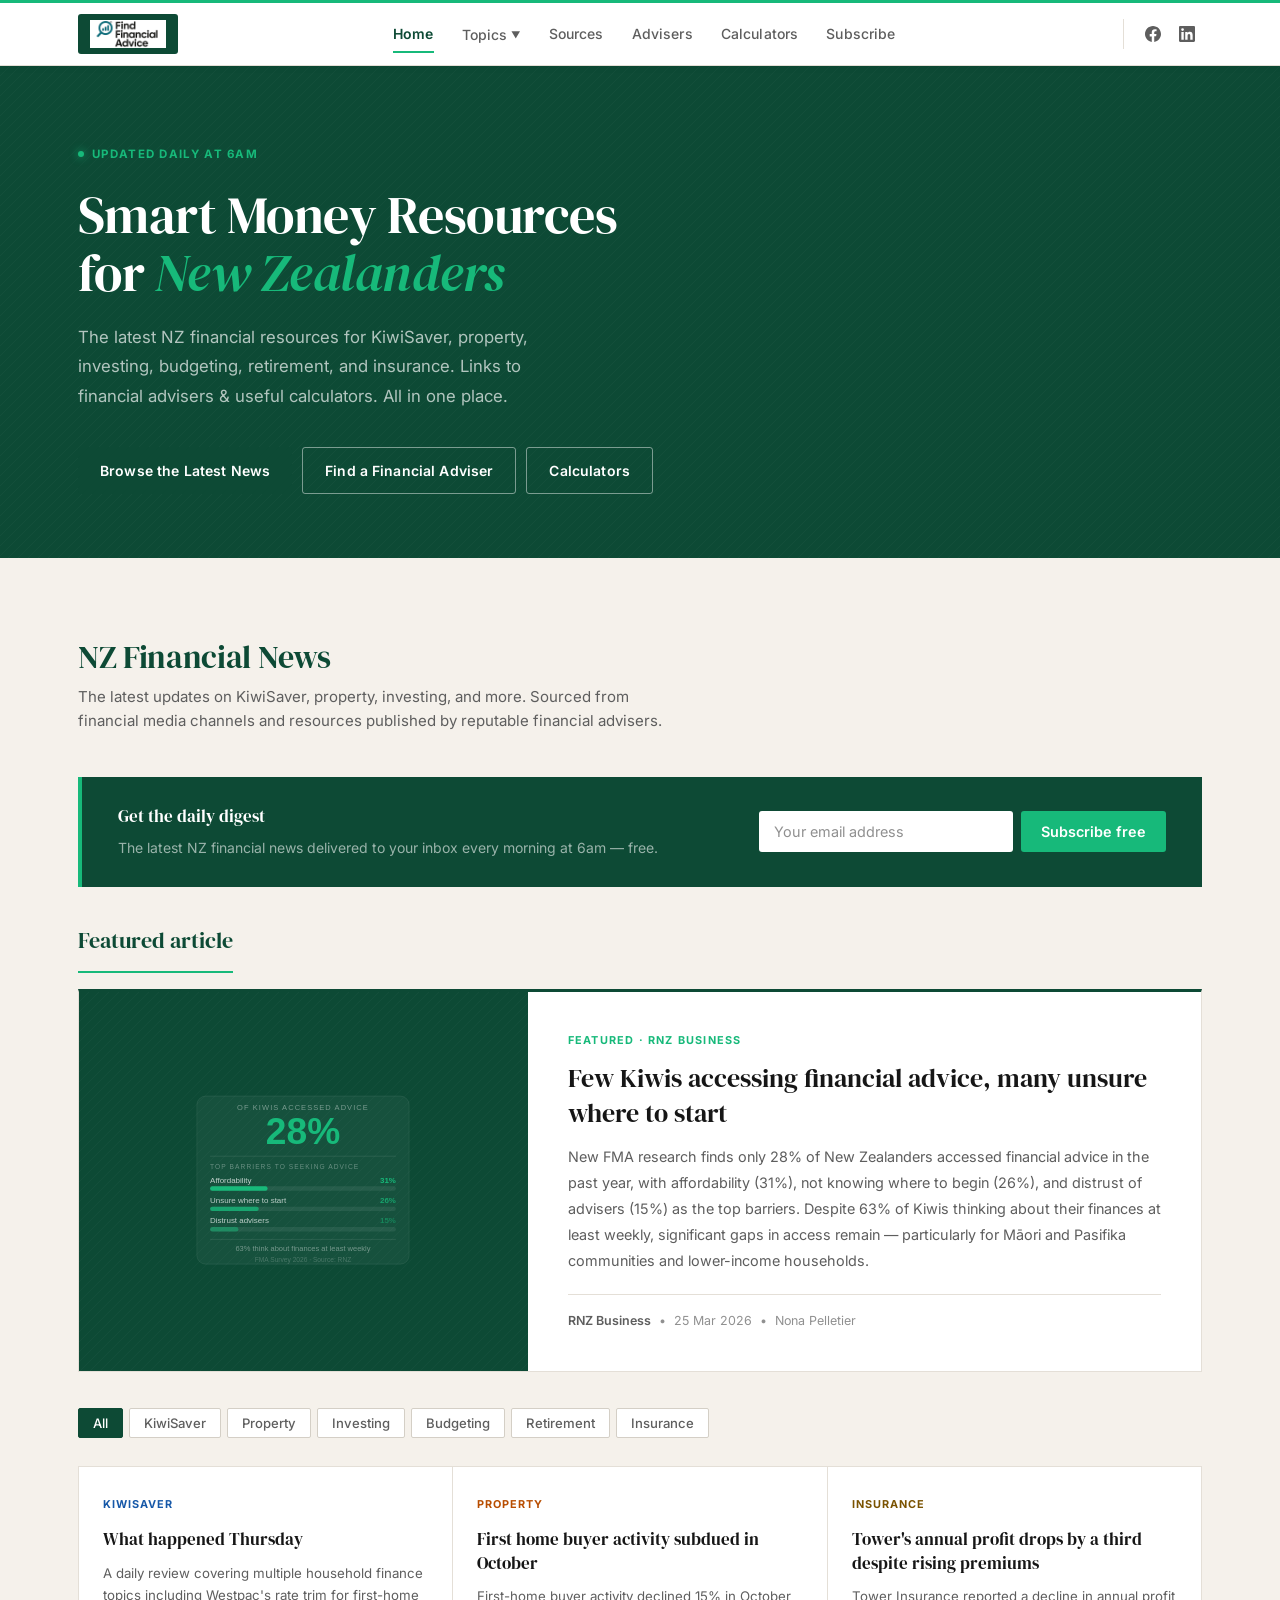
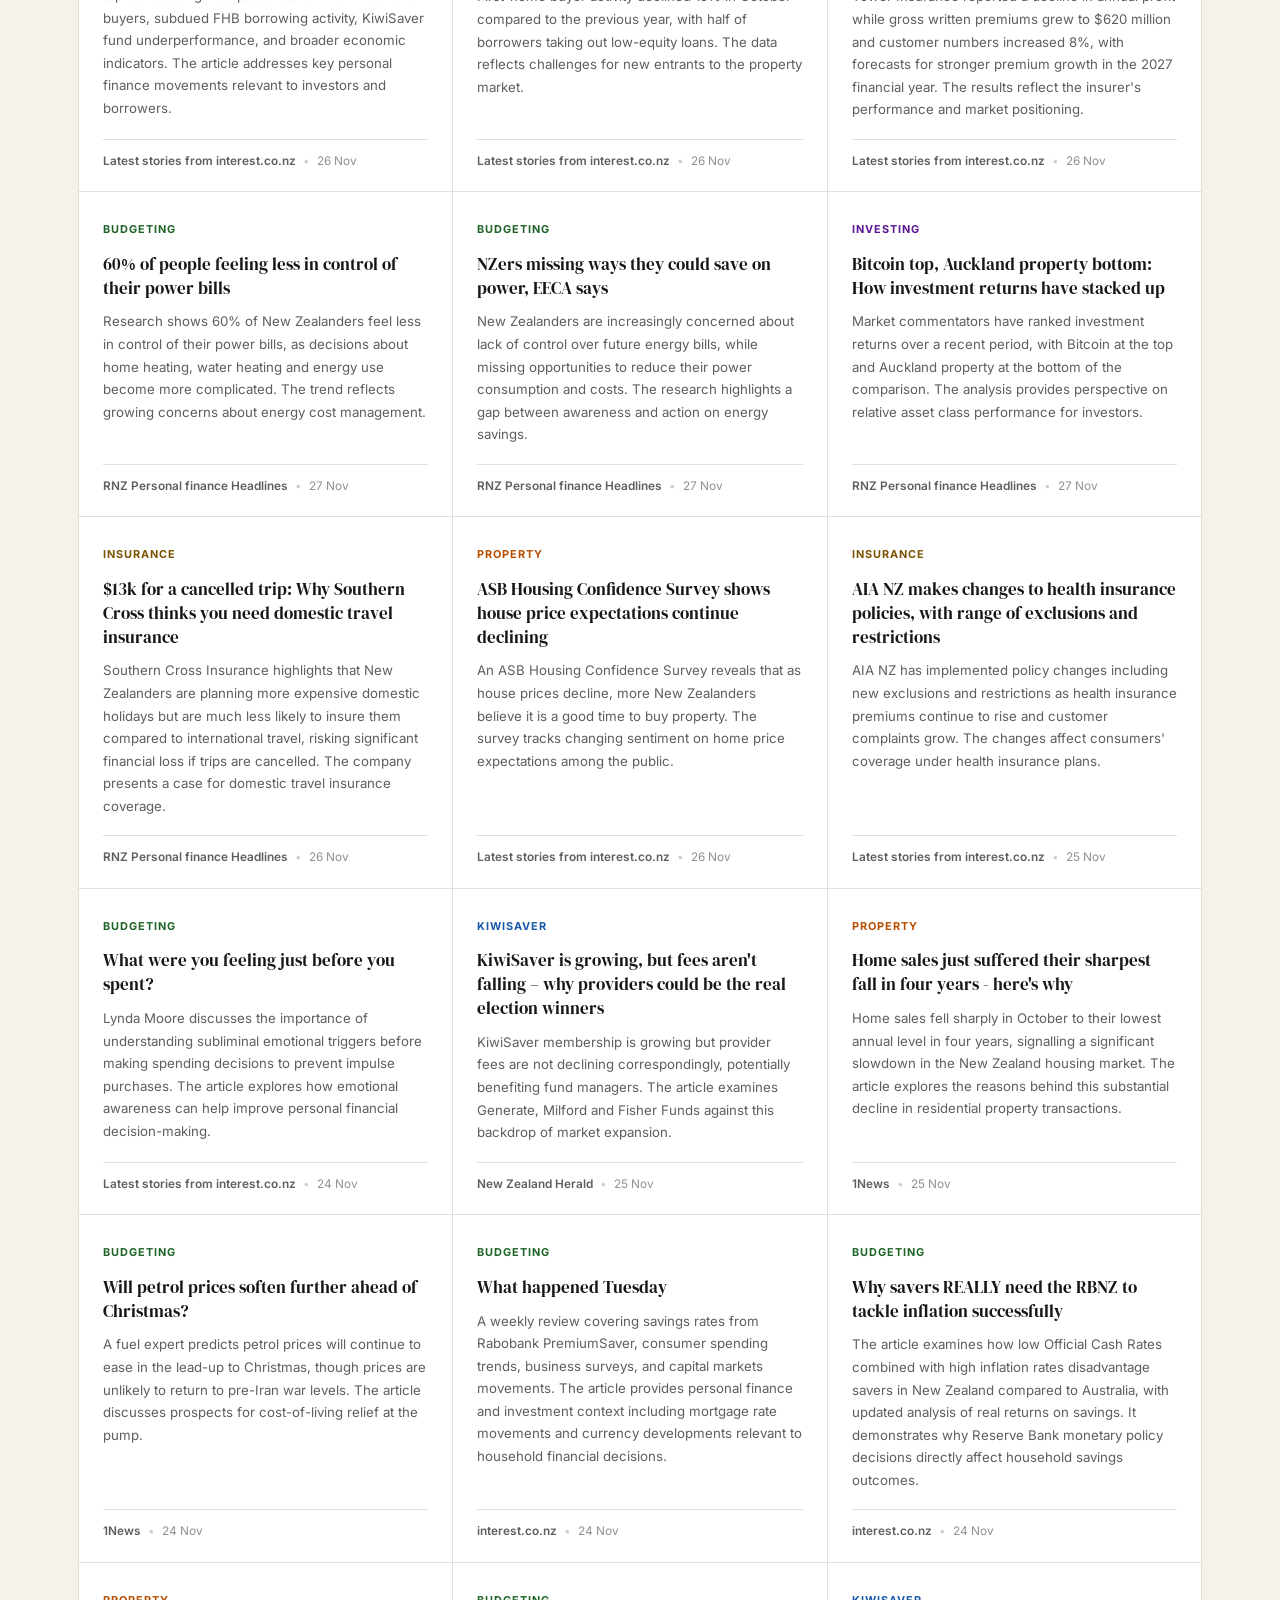
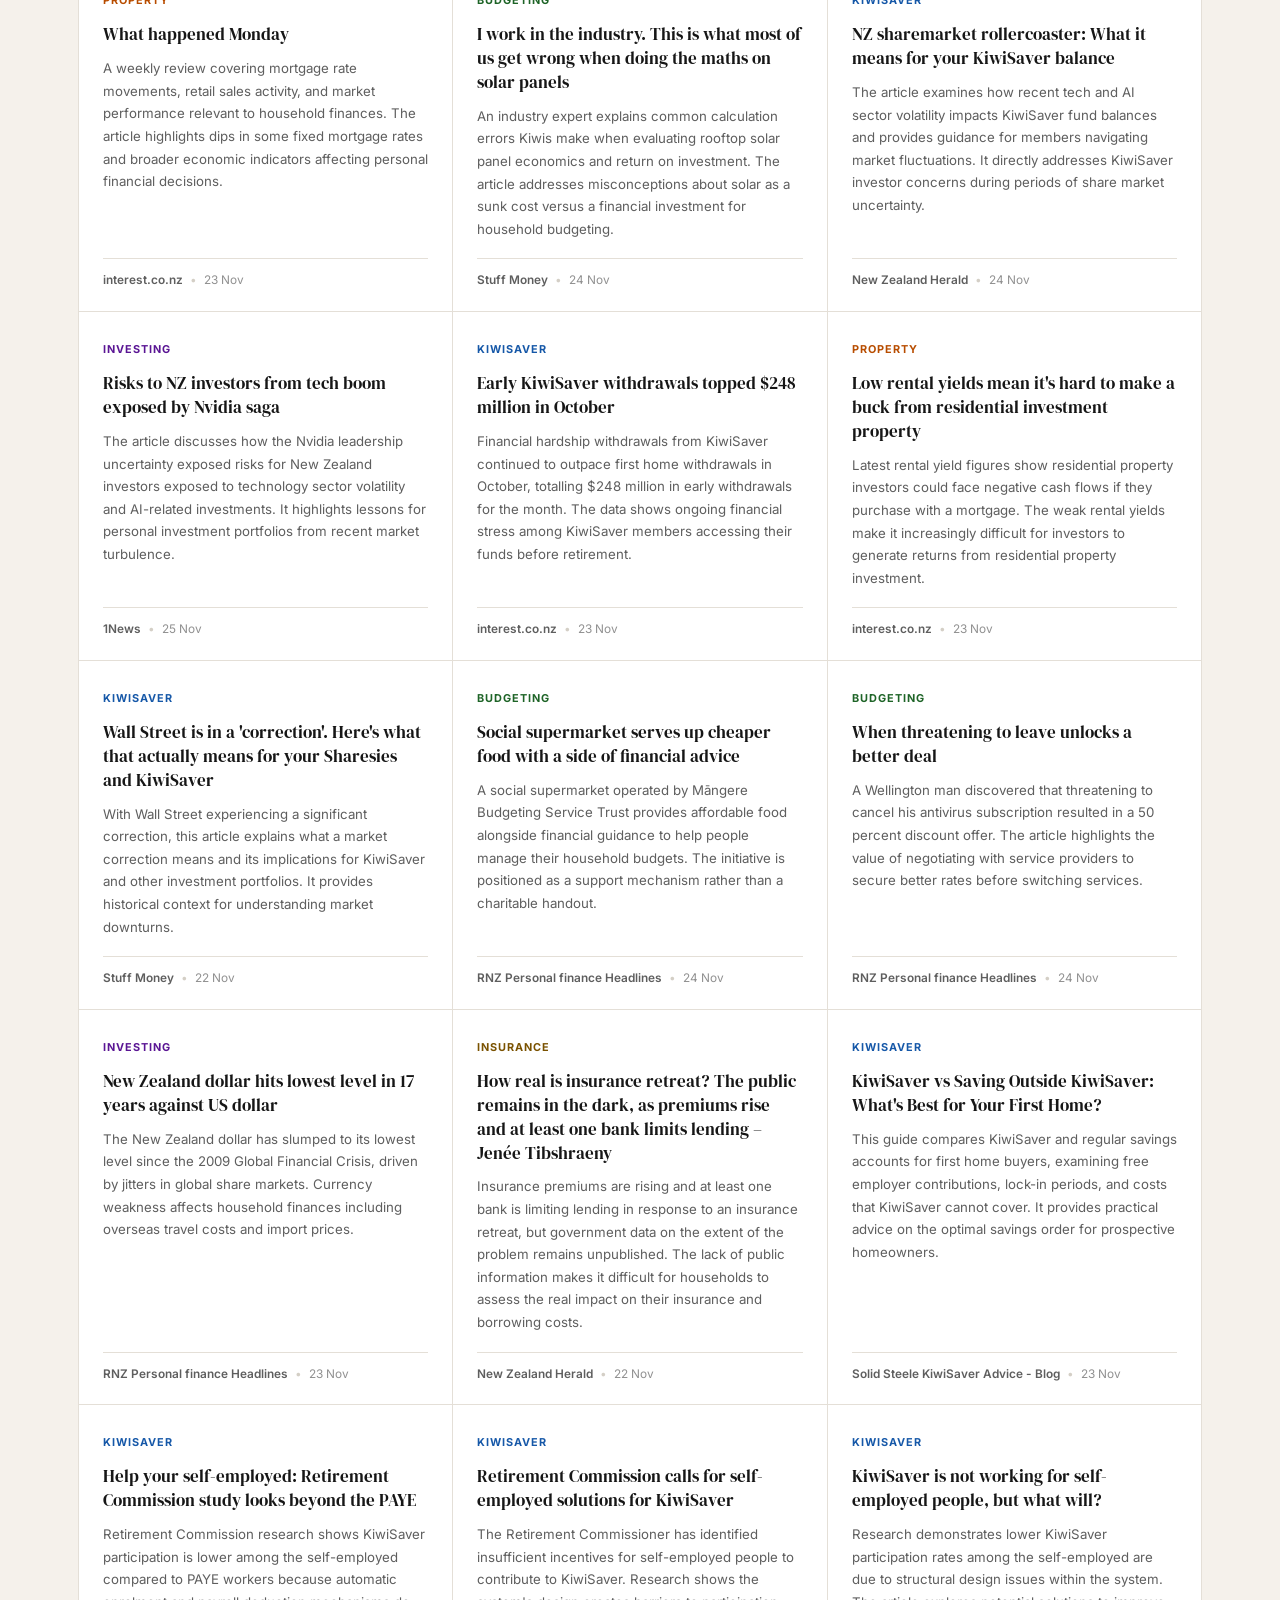
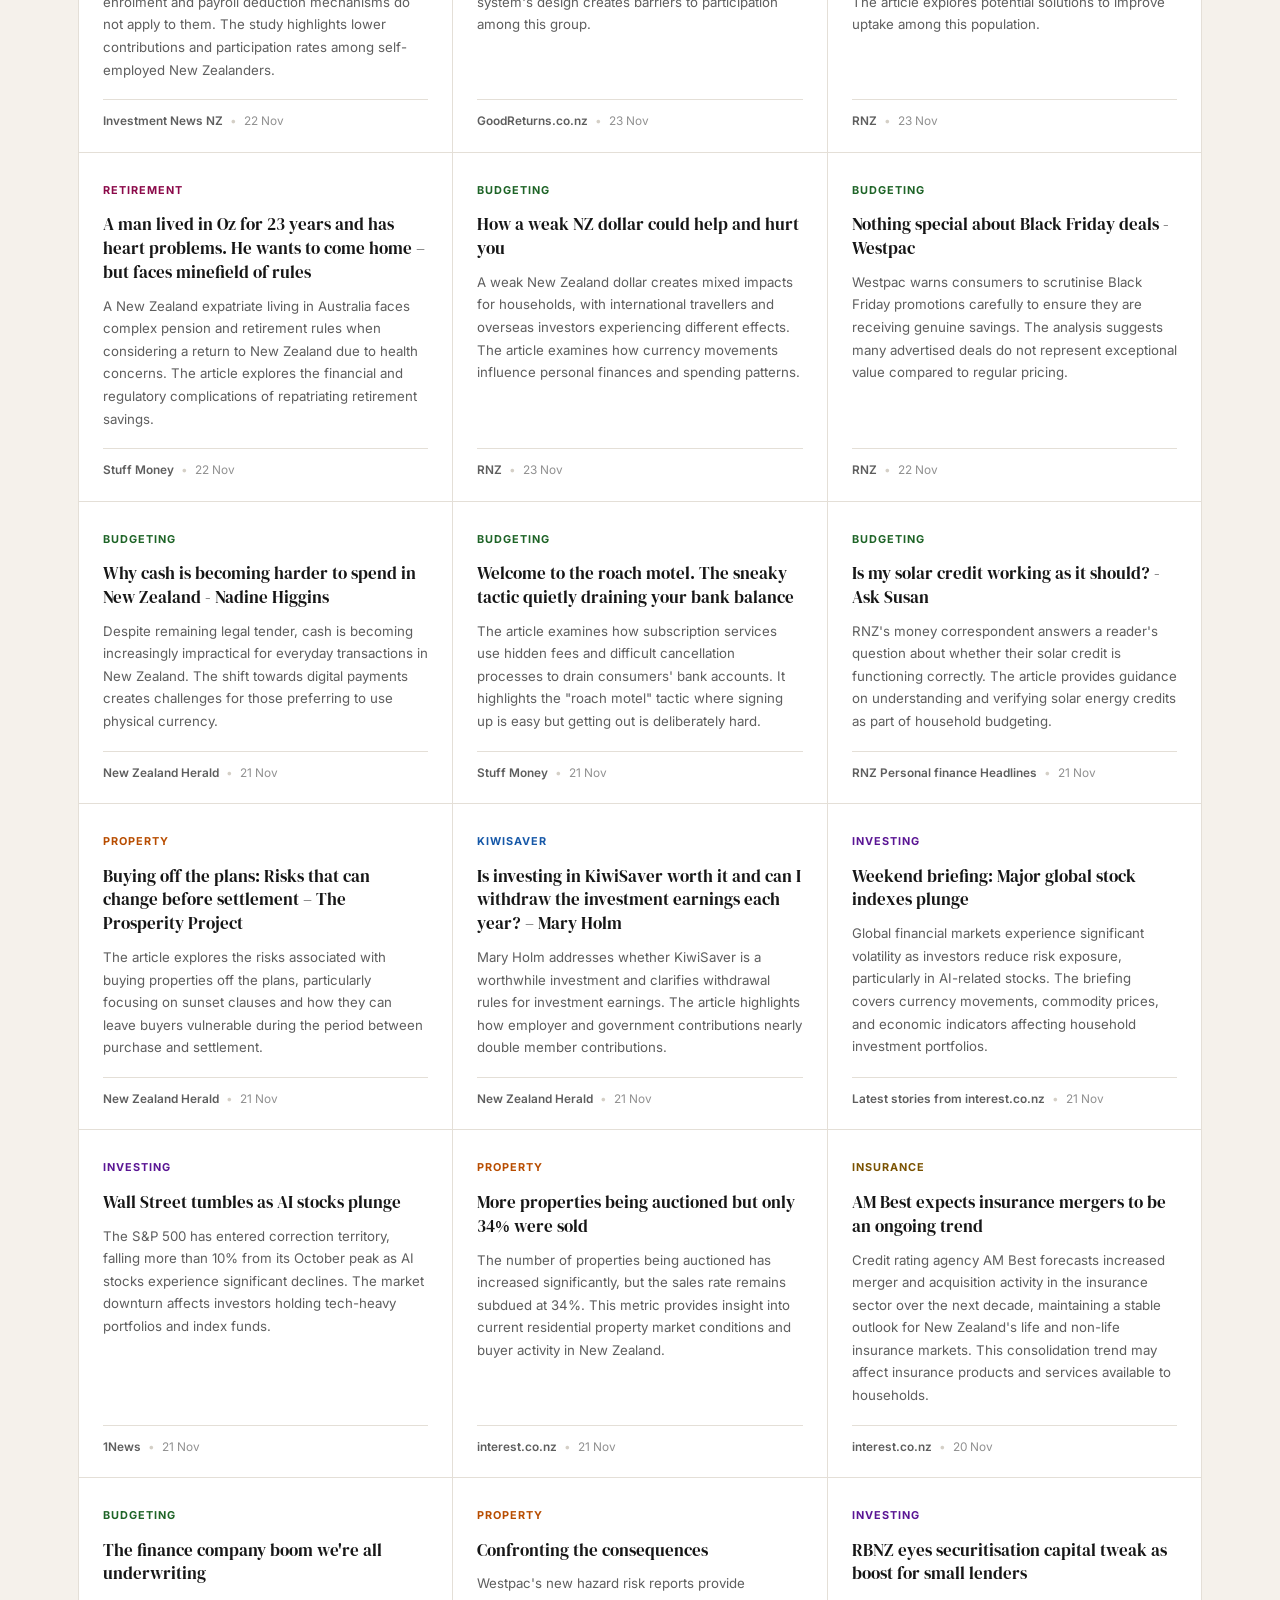
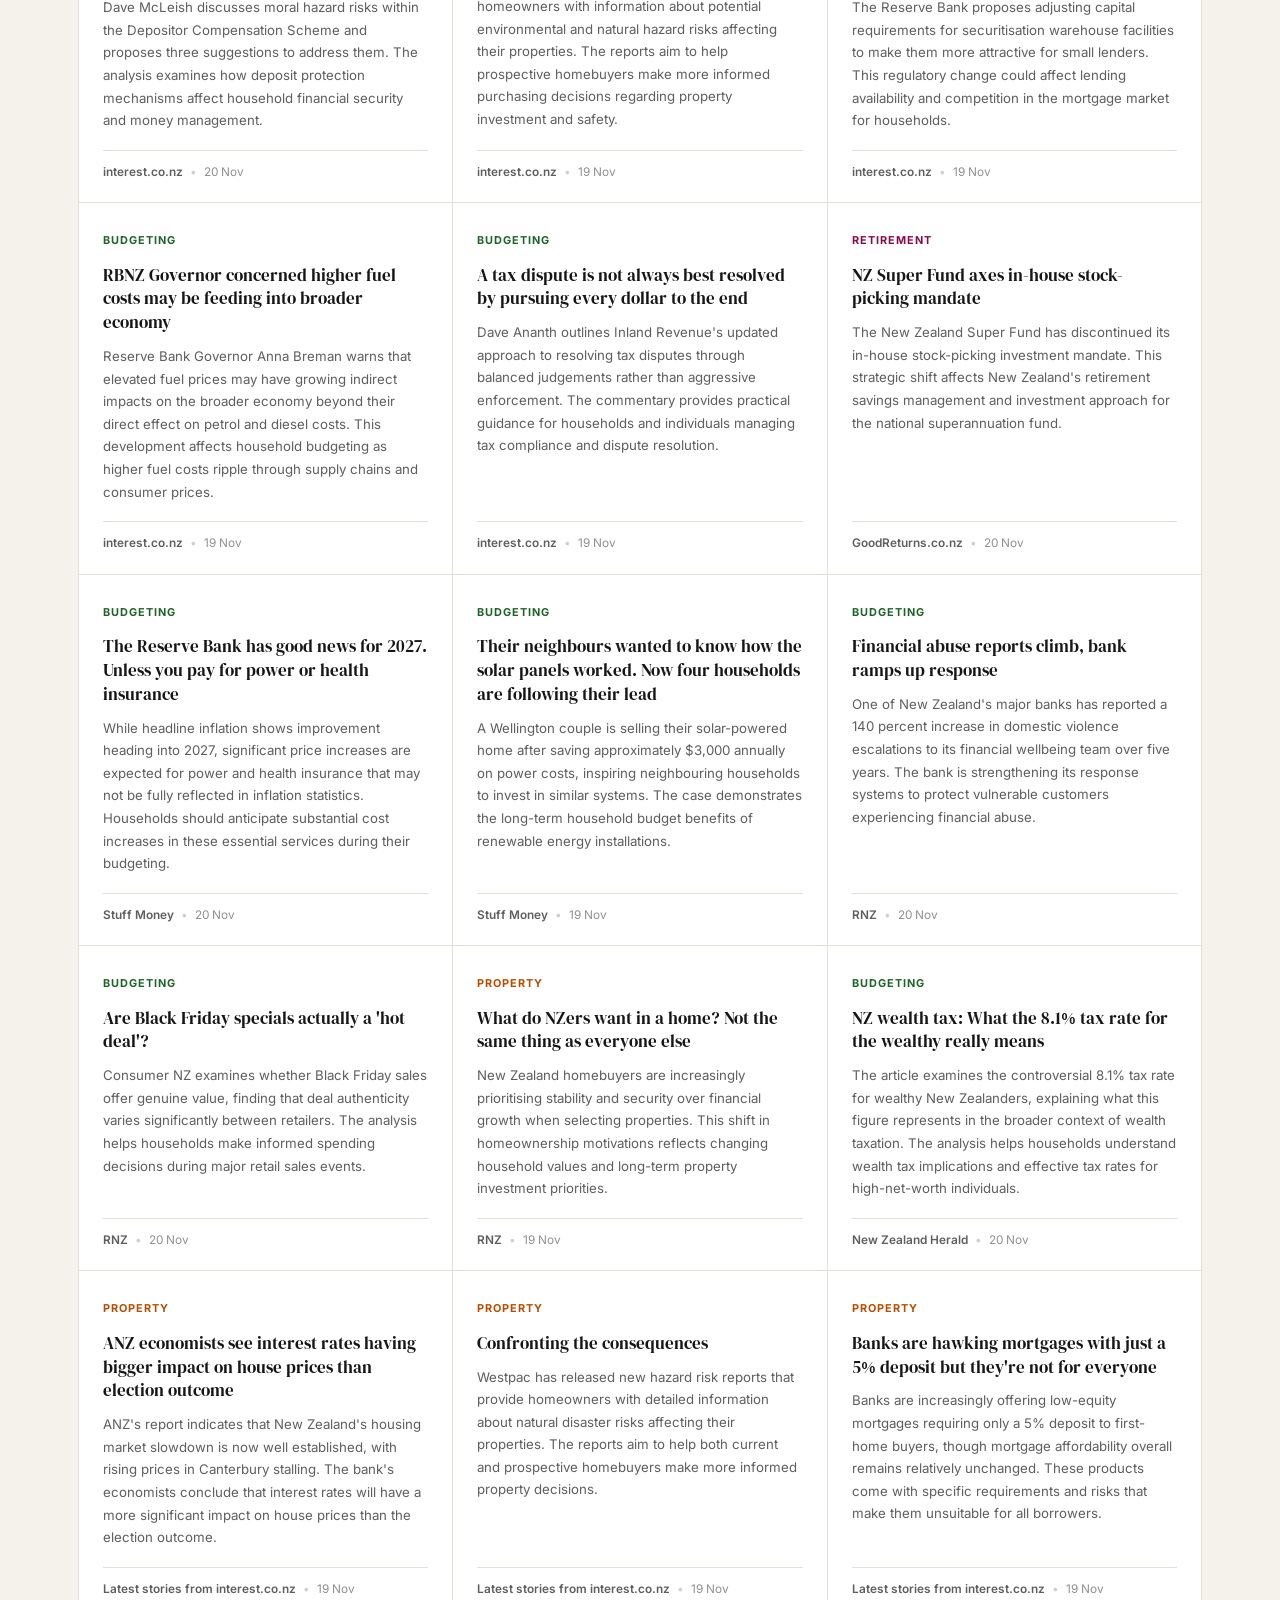
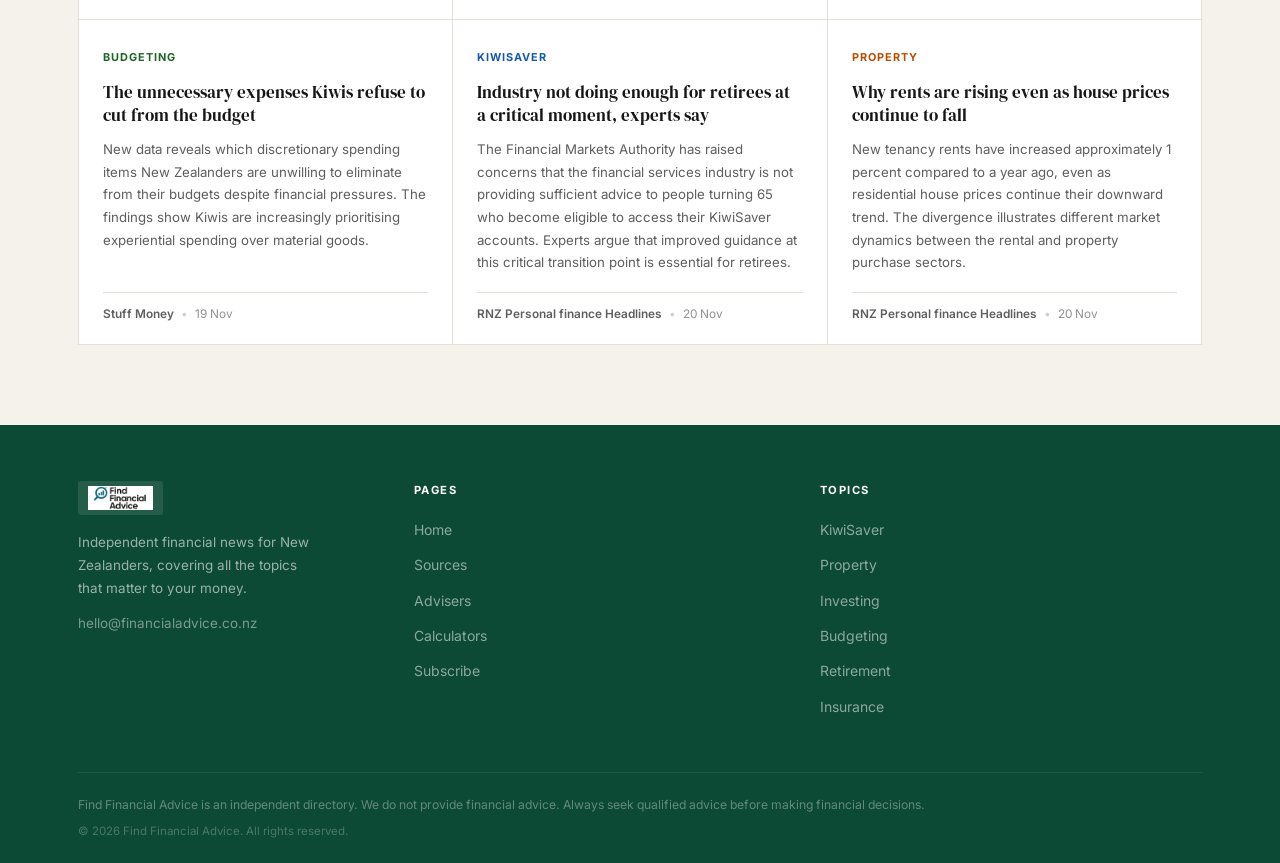
==== commit 45d6e45c: "Daily news update — 2026-11-26" ====
--- a/index.html
+++ b/index.html
@@ -272,6 +272,69 @@
     </div>
 
     <div class="news-grid" id="news-grid">
+      <div class="news-card" data-category="kiwisaver">
+        <div class="news-card-tag"><span class="tag tag-kiwisaver">KiwiSaver</span></div>
+        <h3><a href="https://www.interest.co.nz/economy/141234/review-things-you-need-know-you-sign-thursday-westpac-trims-rate-fhb-borrowing" target="_blank" rel="noopener">What happened Thursday</a></h3>
+        <p class="news-card-summary">A daily review covering multiple household finance topics including Westpac's rate trim for first-home buyers, subdued FHB borrowing activity, KiwiSaver fund underperformance, and broader economic indicators. The article addresses key personal finance movements relevant to investors and borrowers.</p>
+        <div class="news-card-meta">
+          <span class="source"><a href="https://www.interest.co.nz/" target="_blank" rel="noopener">Latest stories from interest.co.nz</a></span>
+          <span class="sep">&bull;</span><span>26 Nov</span>
+        </div>
+      </div>
+      <div class="news-card" data-category="property">
+        <div class="news-card-tag"><span class="tag tag-property">Property</span></div>
+        <h3><a href="https://www.interest.co.nz/property/141235/first-home-buyer-activity-down-15-october-versus-october-last-year-half-taking-out" target="_blank" rel="noopener">First home buyer activity subdued in October</a></h3>
+        <p class="news-card-summary">First-home buyer activity declined 15% in October compared to the previous year, with half of borrowers taking out low-equity loans. The data reflects challenges for new entrants to the property market.</p>
+        <div class="news-card-meta">
+          <span class="source"><a href="https://www.interest.co.nz/" target="_blank" rel="noopener">Latest stories from interest.co.nz</a></span>
+          <span class="sep">&bull;</span><span>26 Nov</span>
+        </div>
+      </div>
+      <div class="news-card" data-category="insurance">
+        <div class="news-card-tag"><span class="tag tag-insurance">Insurance</span></div>
+        <h3><a href="https://www.interest.co.nz/insurance/141232/tower-reports-decline-annual-profit-while-gross-written-premiums-grow-620-million" target="_blank" rel="noopener">Tower's annual profit drops by a third despite rising premiums</a></h3>
+        <p class="news-card-summary">Tower Insurance reported a decline in annual profit while gross written premiums grew to $620 million and customer numbers increased 8%, with forecasts for stronger premium growth in the 2027 financial year. The results reflect the insurer's performance and market positioning.</p>
+        <div class="news-card-meta">
+          <span class="source"><a href="https://www.interest.co.nz/" target="_blank" rel="noopener">Latest stories from interest.co.nz</a></span>
+          <span class="sep">&bull;</span><span>26 Nov</span>
+        </div>
+      </div>
+      <div class="news-card" data-category="budgeting">
+        <div class="news-card-tag"><span class="tag tag-budgeting">Budgeting</span></div>
+        <h3><a href="https://www.rnz.co.nz/news/personal-finance/2805255/60-percent-of-people-feeling-less-in-control-of-their-power-bills" target="_blank" rel="noopener">60% of people feeling less in control of their power bills</a></h3>
+        <p class="news-card-summary">Research shows 60% of New Zealanders feel less in control of their power bills, as decisions about home heating, water heating and energy use become more complicated. The trend reflects growing concerns about energy cost management.</p>
+        <div class="news-card-meta">
+          <span class="source"><a href="https://www.rnz.co.nz/news/personal-finance" target="_blank" rel="noopener">RNZ Personal finance Headlines</a></span>
+          <span class="sep">&bull;</span><span>27 Nov</span>
+        </div>
+      </div>
+      <div class="news-card" data-category="budgeting">
+        <div class="news-card-tag"><span class="tag tag-budgeting">Budgeting</span></div>
+        <h3><a href="https://www.rnz.co.nz/news/personal-finance/2805250/nzers-missing-ways-they-could-save-on-power-eeca-says" target="_blank" rel="noopener">NZers missing ways they could save on power, EECA says</a></h3>
+        <p class="news-card-summary">New Zealanders are increasingly concerned about lack of control over future energy bills, while missing opportunities to reduce their power consumption and costs. The research highlights a gap between awareness and action on energy savings.</p>
+        <div class="news-card-meta">
+          <span class="source"><a href="https://www.rnz.co.nz/news/personal-finance" target="_blank" rel="noopener">RNZ Personal finance Headlines</a></span>
+          <span class="sep">&bull;</span><span>27 Nov</span>
+        </div>
+      </div>
+      <div class="news-card" data-category="investing">
+        <div class="news-card-tag"><span class="tag tag-investing">Investing</span></div>
+        <h3><a href="https://www.rnz.co.nz/news/personal-finance/2804066/bitcoin-top-auckland-property-bottom-how-investment-returns-have-stacked-up" target="_blank" rel="noopener">Bitcoin top, Auckland property bottom: How investment returns have stacked up</a></h3>
+        <p class="news-card-summary">Market commentators have ranked investment returns over a recent period, with Bitcoin at the top and Auckland property at the bottom of the comparison. The analysis provides perspective on relative asset class performance for investors.</p>
+        <div class="news-card-meta">
+          <span class="source"><a href="https://www.rnz.co.nz/news/personal-finance" target="_blank" rel="noopener">RNZ Personal finance Headlines</a></span>
+          <span class="sep">&bull;</span><span>27 Nov</span>
+        </div>
+      </div>
+      <div class="news-card" data-category="insurance">
+        <div class="news-card-tag"><span class="tag tag-insurance">Insurance</span></div>
+        <h3><a href="https://www.rnz.co.nz/news/personal-finance/2777587/13k-for-a-cancelled-trip-why-southern-cross-thinks-you-need-domestic-travel-insurance" target="_blank" rel="noopener">$13k for a cancelled trip: Why Southern Cross thinks you need domestic travel insurance</a></h3>
+        <p class="news-card-summary">Southern Cross Insurance highlights that New Zealanders are planning more expensive domestic holidays but are much less likely to insure them compared to international travel, risking significant financial loss if trips are cancelled. The company presents a case for domestic travel insurance coverage.</p>
+        <div class="news-card-meta">
+          <span class="source"><a href="https://www.rnz.co.nz/news/personal-finance" target="_blank" rel="noopener">RNZ Personal finance Headlines</a></span>
+          <span class="sep">&bull;</span><span>26 Nov</span>
+        </div>
+      </div>
       <div class="news-card" data-category="property">
         <div class="news-card-tag"><span class="tag tag-property">Property</span></div>
         <h3><a href="https://www.interest.co.nz/property/141223/house-prices-decline-more-people-think-its-good-time-buy-asb-housing-confidence" target="_blank" rel="noopener">ASB Housing Confidence Survey shows house price expectations continue declining</a></h3>
@@ -747,69 +810,6 @@
         <div class="news-card-meta">
           <span class="source"><a href="https://www.rnz.co.nz/news/personal-finance" target="_blank" rel="noopener">RNZ Personal finance Headlines</a></span>
           <span class="sep">&bull;</span><span>20 Nov</span>
-        </div>
-      </div>
-      <div class="news-card" data-category="budgeting">
-        <div class="news-card-tag"><span class="tag tag-budgeting">Budgeting</span></div>
-        <h3><a href="https://www.rnz.co.nz/news/personal-finance/2695960/we-don-t-understand-what-makes-a-de-facto-relationship-and-it-may-cost-us" target="_blank" rel="noopener">We don't understand what makes a 'de facto' relationship - and it may cost us</a></h3>
-        <p class="news-card-summary">Data from a legal firm shows that almost 80 percent of New Zealanders cannot correctly identify when relationship property equal-sharing rules apply to de facto couples. This widespread misunderstanding could have significant financial consequences for couples' personal finances and property arrangements.</p>
-        <div class="news-card-meta">
-          <span class="source"><a href="https://www.rnz.co.nz/news/personal-finance" target="_blank" rel="noopener">RNZ Personal finance Headlines</a></span>
-          <span class="sep">&bull;</span><span>20 Nov</span>
-        </div>
-      </div>
-      <div class="news-card" data-category="budgeting">
-        <div class="news-card-tag"><span class="tag tag-budgeting">Budgeting</span></div>
-        <h3><a href="https://www.interest.co.nz/banking/141135/kiwibank-customers-can-now-see-and-stop-recurring-card-payments-through-banks-app" target="_blank" rel="noopener">Kiwibank rolls out tool to manage unwanted payments &amp; subscriptions</a></h3>
-        <p class="news-card-summary">Kiwibank has launched a new tool allowing customers to view and cancel recurring card payments directly through the bank's app and internet banking. This feature helps customers manage unwanted subscriptions and reduce unnecessary spending.</p>
-        <div class="news-card-meta">
-          <span class="source"><a href="https://www.interest.co.nz/" target="_blank" rel="noopener">Latest stories from interest.co.nz</a></span>
-          <span class="sep">&bull;</span><span>19 Nov</span>
-        </div>
-      </div>
-      <div class="news-card" data-category="budgeting">
-        <div class="news-card-tag"><span class="tag tag-budgeting">Budgeting</span></div>
-        <h3><a href="https://www.interest.co.nz/personal-finance/141119/reserve-bank-highlights-importance-interest-rates-banks-pay-savers-their" target="_blank" rel="noopener">What banks pay savers 'can materially affect their overall funding costs'</a></h3>
-        <p class="news-card-summary">The Reserve Bank has highlighted how interest rates paid to savers materially affect banks' net interest margins and overall funding costs. This analysis underscores the importance of competitive savings rates for household finances.</p>
-        <div class="news-card-meta">
-          <span class="source"><a href="https://www.interest.co.nz/" target="_blank" rel="noopener">Latest stories from interest.co.nz</a></span>
-          <span class="sep">&bull;</span><span>18 Nov</span>
-        </div>
-      </div>
-      <div class="news-card" data-category="retirement">
-        <div class="news-card-tag"><span class="tag tag-retirement">Retirement</span></div>
-        <h3><a href="https://www.interest.co.nz/public-policy/141131/keith-woodford-warns-there-are-no-easy-answers-funding-superannuation-those" target="_blank" rel="noopener">How do we solve the superannuation problem?</a></h3>
-        <p class="news-card-summary">Keith Woodford cautions that funding New Zealand's superannuation system presents complex challenges with no simple solutions. The commentary addresses significant policy questions affecting retirement income for New Zealand households.</p>
-        <div class="news-card-meta">
-          <span class="source"><a href="https://www.interest.co.nz/" target="_blank" rel="noopener">Latest stories from interest.co.nz</a></span>
-          <span class="sep">&bull;</span><span>18 Nov</span>
-        </div>
-      </div>
-      <div class="news-card" data-category="insurance">
-        <div class="news-card-tag"><span class="tag tag-insurance">Insurance</span></div>
-        <h3><a href="https://www.interest.co.nz/insurance/141122/reserve-bank-says-there-are-%E2%80%98certainly-opportunities-better-linkages%E2%80%99-between" target="_blank" rel="noopener">Health insurance revenue jumps 14.7%, RBNZ still working on connecting banks and insurers</a></h3>
-        <p class="news-card-summary">Health insurance revenue has increased 14.7%, while the Reserve Bank continues work on improving information sharing between insurers and banks. Better linkages between these institutions could enhance consumer outcomes in the insurance sector.</p>
-        <div class="news-card-meta">
-          <span class="source"><a href="https://www.interest.co.nz/" target="_blank" rel="noopener">Latest stories from interest.co.nz</a></span>
-          <span class="sep">&bull;</span><span>18 Nov</span>
-        </div>
-      </div>
-      <div class="news-card" data-category="insurance">
-        <div class="news-card-tag"><span class="tag tag-insurance">Insurance</span></div>
-        <h3><a href="https://www.interest.co.nz/banking/141117/reserve-bank-warns-frontier-ai-rapidly-changing-cyber-threats-global-financial-risks" target="_blank" rel="noopener">RBNZ flags escalating global risks and AI-driven cyber threats</a></h3>
-        <p class="news-card-summary">The Reserve Bank has warned that frontier artificial intelligence is rapidly changing cyber threats while global financial risks are increasing. These developments have implications for household financial security and banking stability.</p>
-        <div class="news-card-meta">
-          <span class="source"><a href="https://www.interest.co.nz/" target="_blank" rel="noopener">Latest stories from interest.co.nz</a></span>
-          <span class="sep">&bull;</span><span>17 Nov</span>
-        </div>
-      </div>
-      <div class="news-card" data-category="investing">
-        <div class="news-card-tag"><span class="tag tag-investing">Investing</span></div>
-        <h3><a href="https://www.stuff.co.nz/money/361060377/hero-zero-nvidia-scandal-wipes-15-billion-nz-super-fund-investment" target="_blank" rel="noopener">Billionaire's sex scandal wipes $1.5b from NZ Super Fund</a></h3>
-        <p class="news-card-summary">A scandal involving Nvidia's founder has resulted in the company's share price falling significantly, reducing the value of the New Zealand Super Fund's investment by more than $1.5 billion. The incident demonstrates how major corporate events can affect New Zealand households' retirement savings.</p>
-        <div class="news-card-meta">
-          <span class="source"><a href="https://www.stuff.co.nz/money" target="_blank" rel="noopener">Stuff Money</a></span>
-          <span class="sep">&bull;</span><span>17 Nov</span>
         </div>
       </div>
     </div>
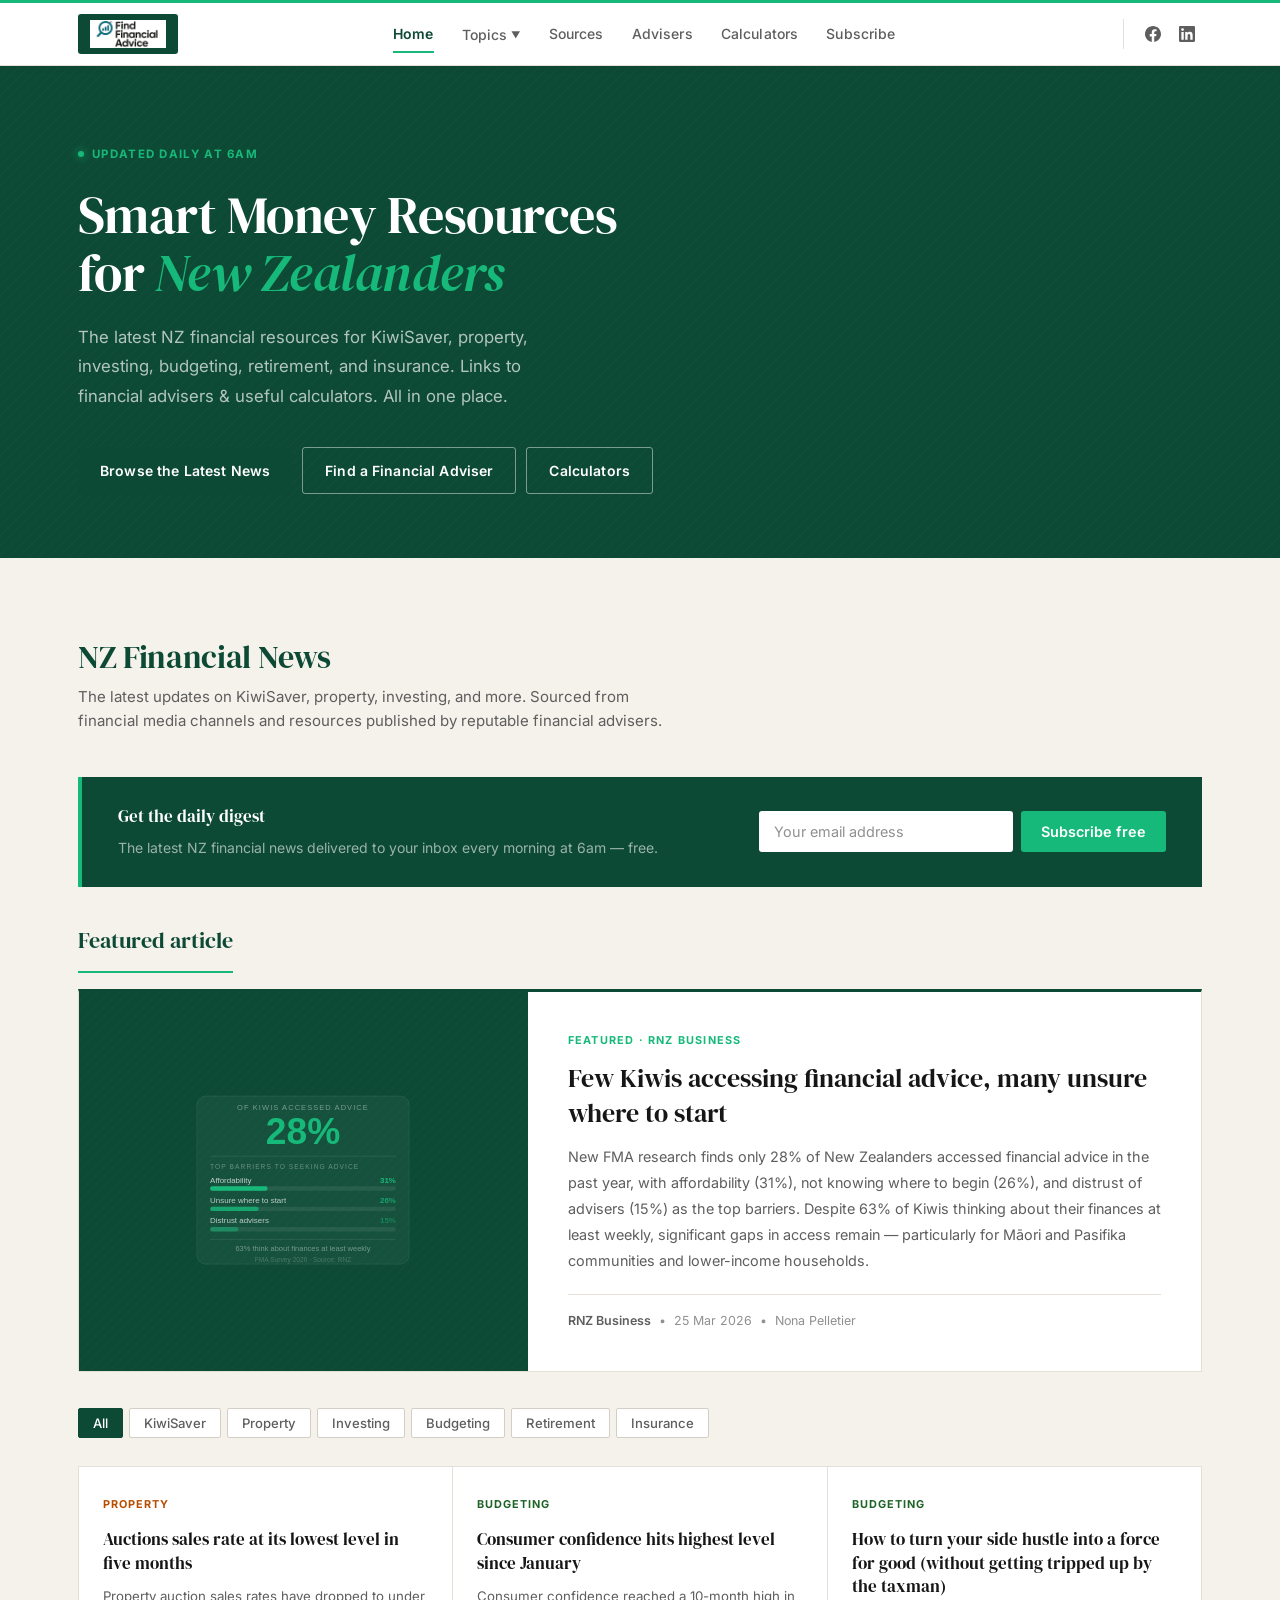
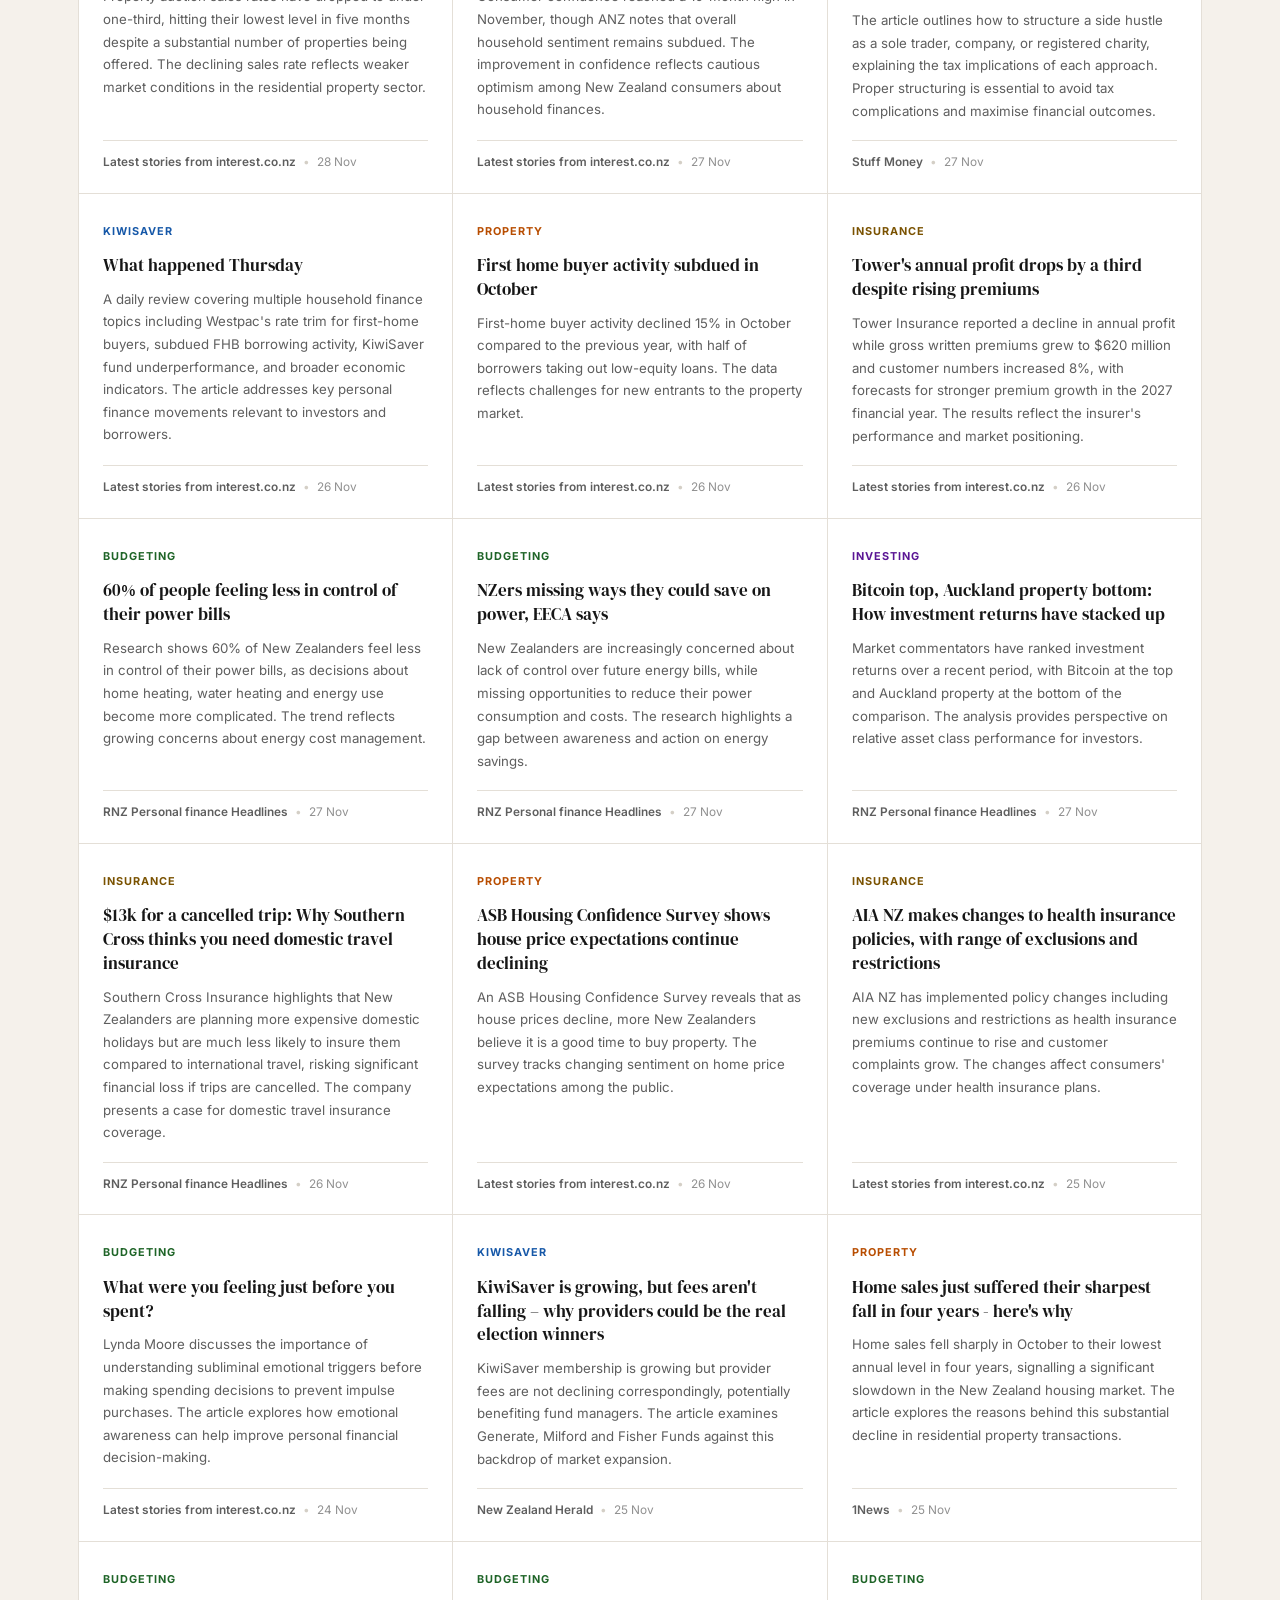
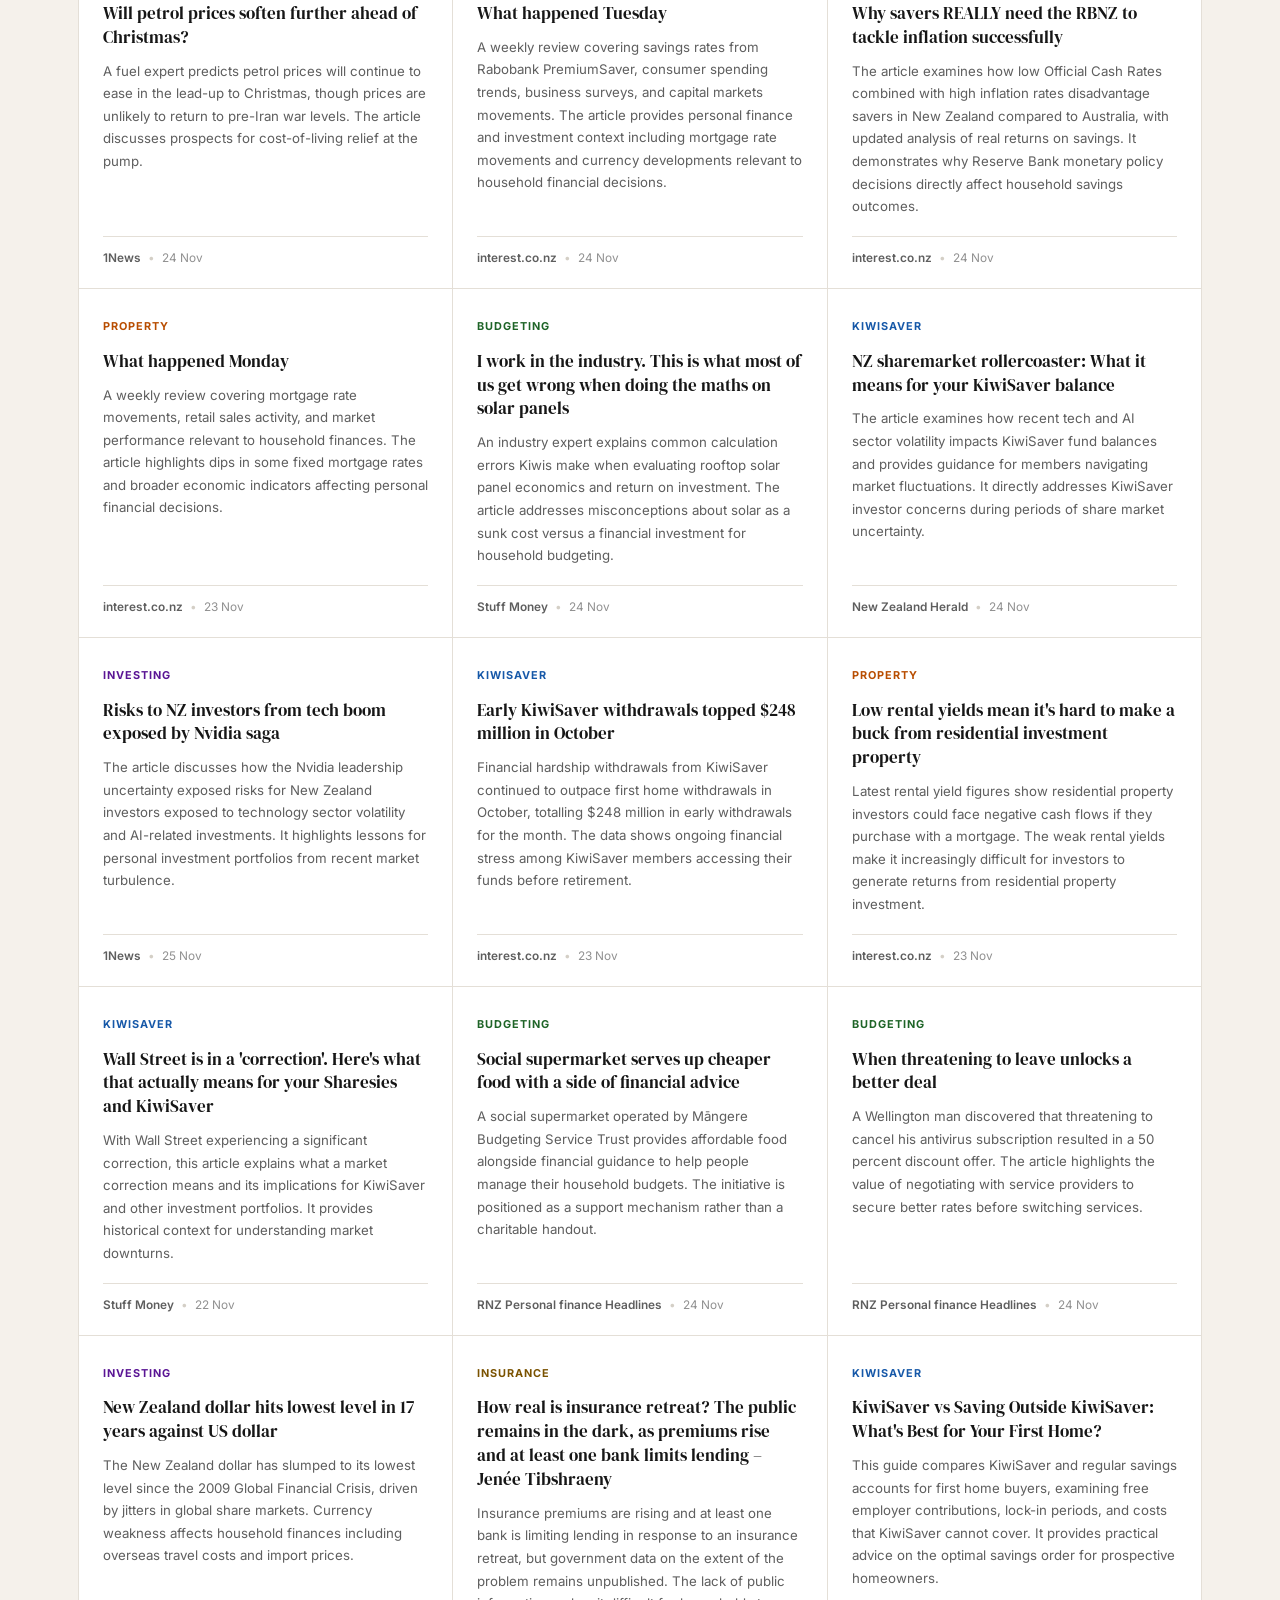
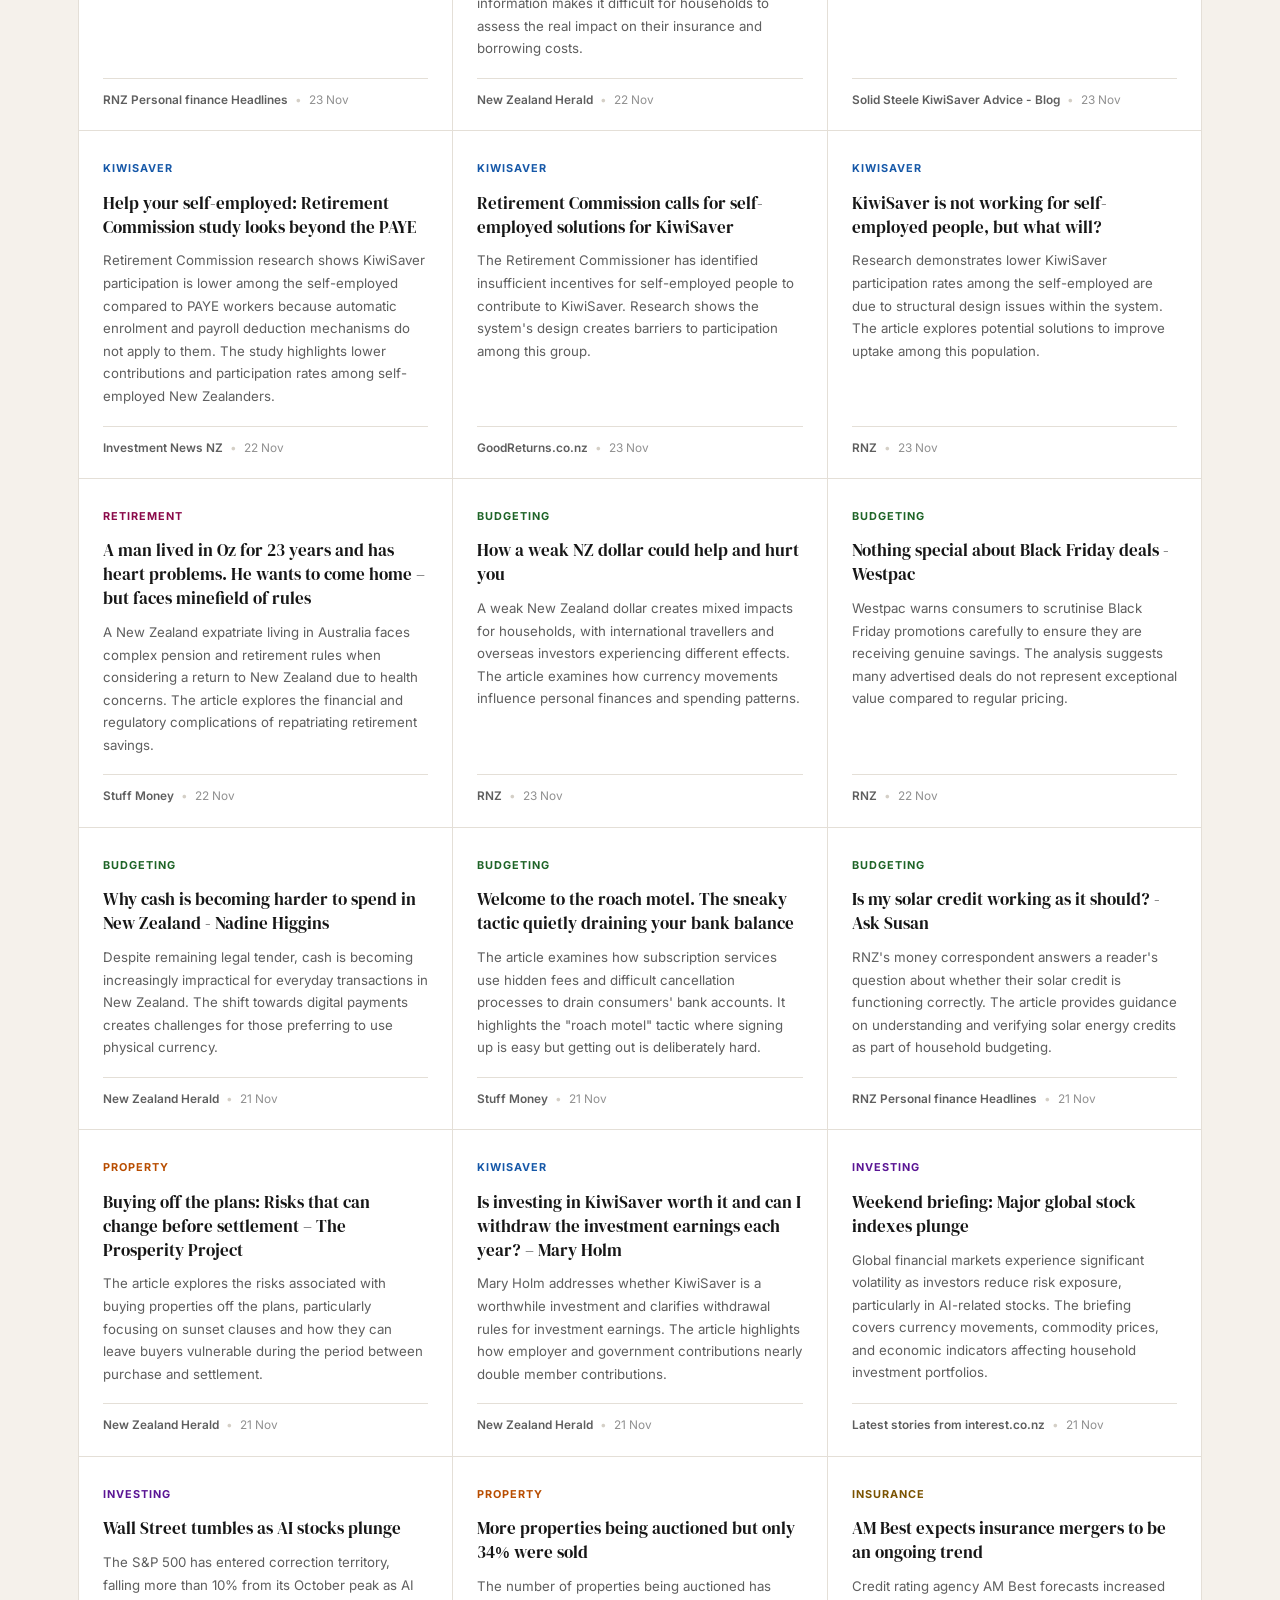
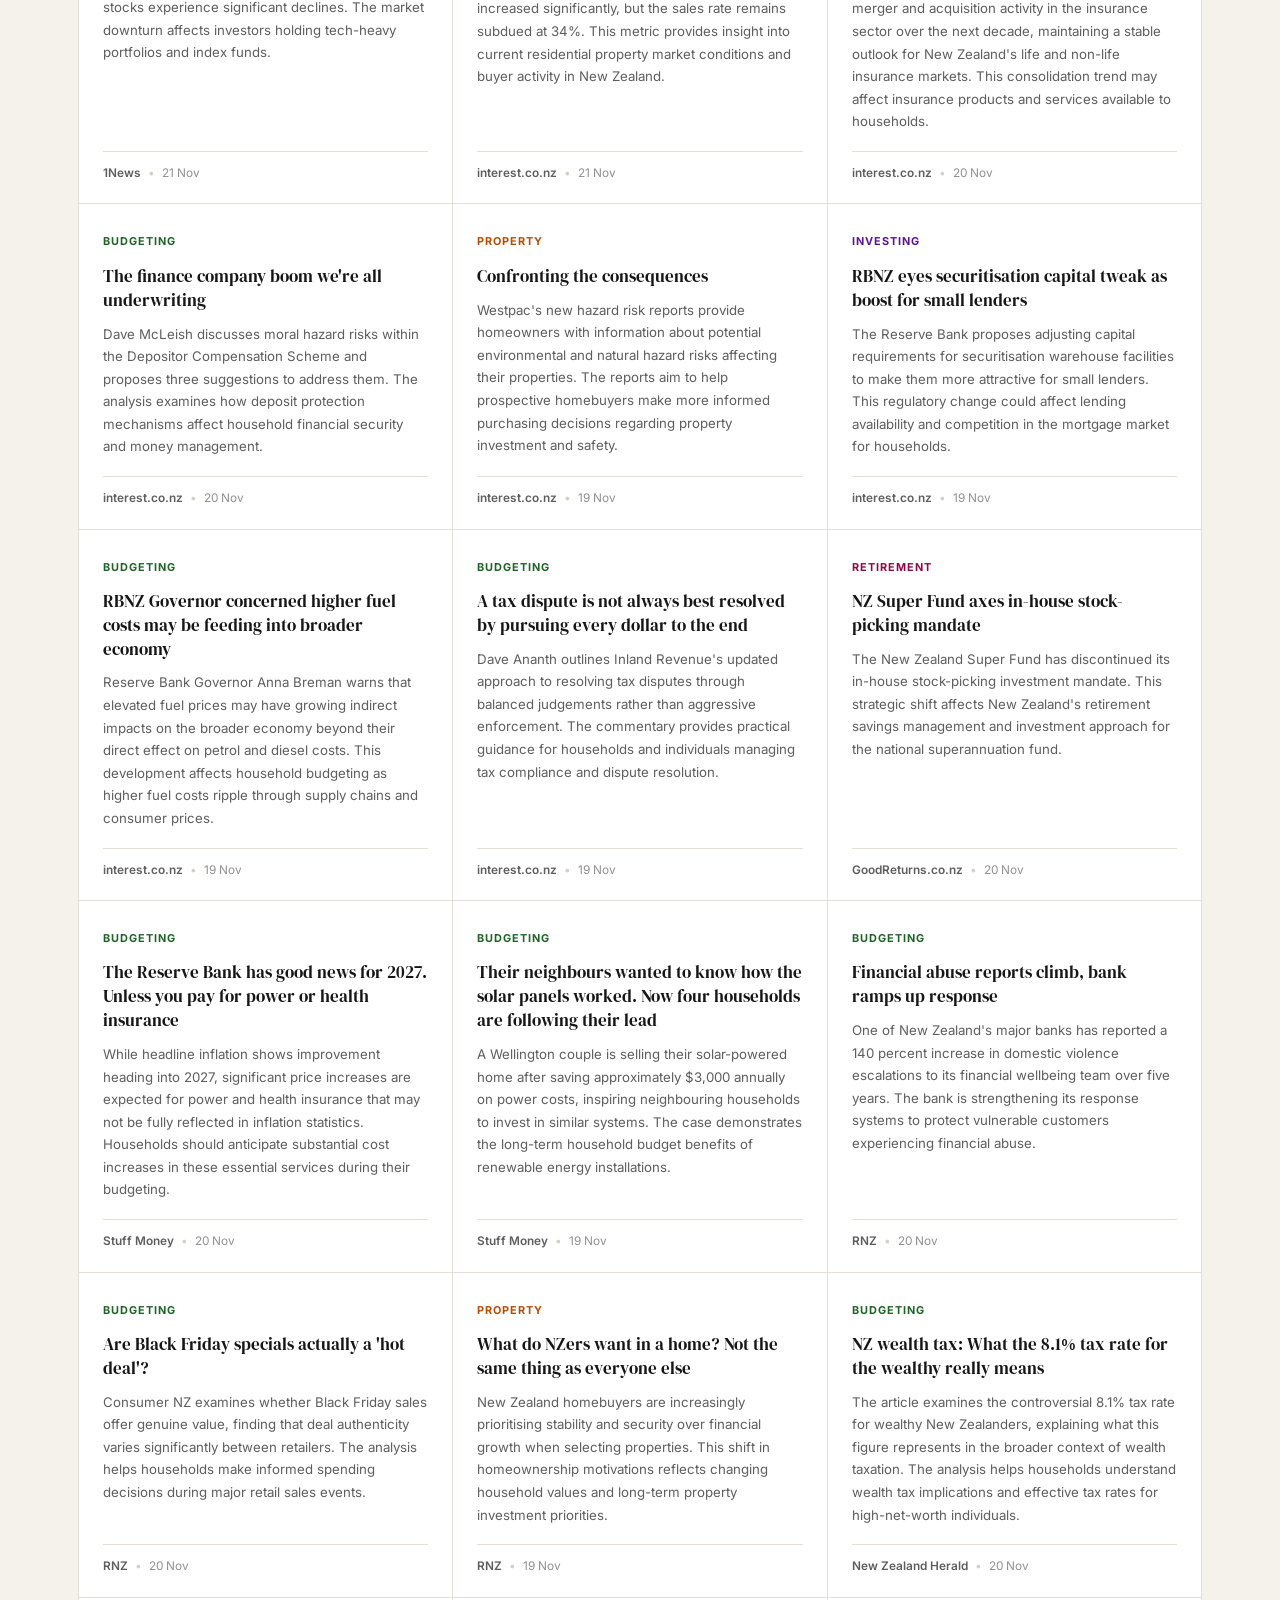
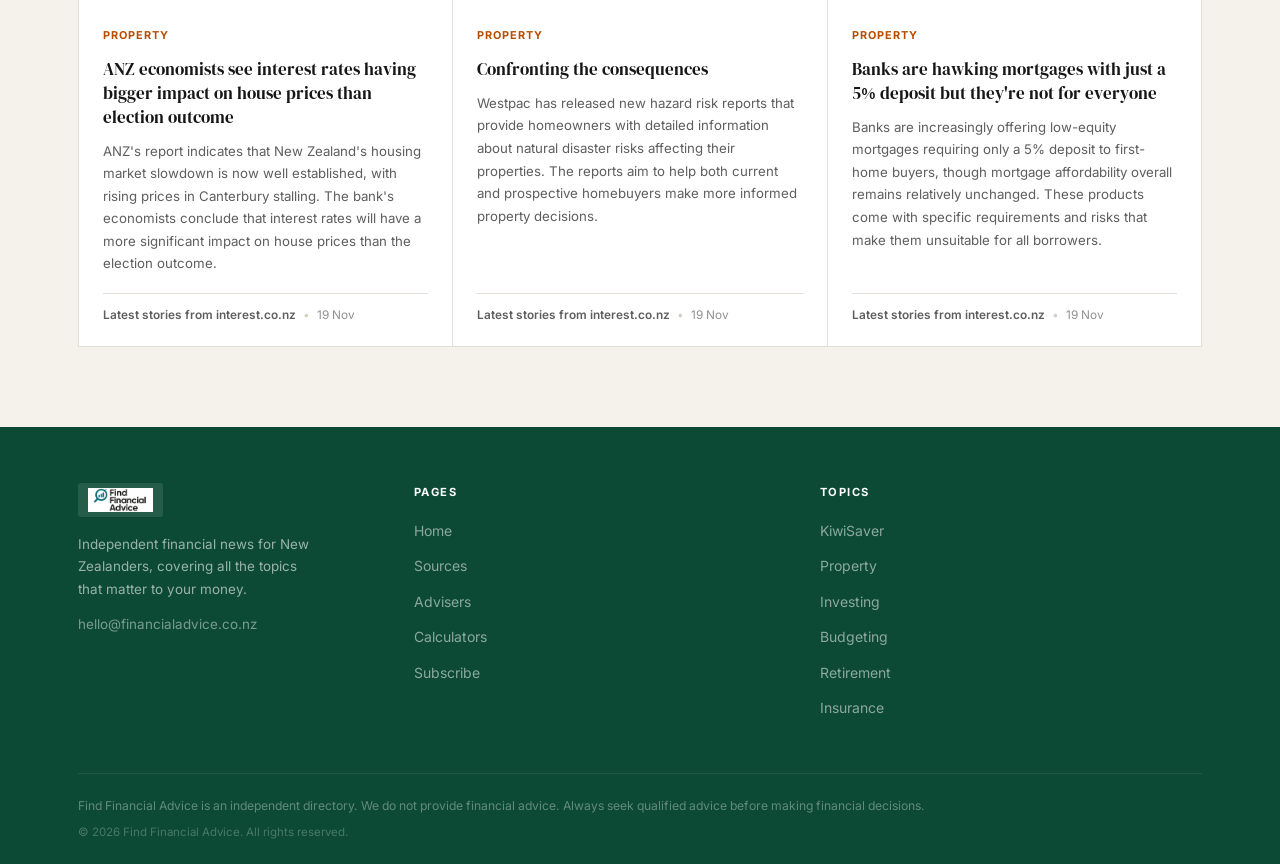
==== commit 7ab5c1da: "Daily news update — 2026-11-27" ====
--- a/index.html
+++ b/index.html
@@ -272,6 +272,33 @@
     </div>
 
     <div class="news-grid" id="news-grid">
+      <div class="news-card" data-category="property">
+        <div class="news-card-tag"><span class="tag tag-property">Property</span></div>
+        <h3><a href="https://www.interest.co.nz/property/141257/plenty-properties-being-offered-auctions-sales-rate-drops-under-third" target="_blank" rel="noopener">Auctions sales rate at its lowest level in five months</a></h3>
+        <p class="news-card-summary">Property auction sales rates have dropped to under one-third, hitting their lowest level in five months despite a substantial number of properties being offered. The declining sales rate reflects weaker market conditions in the residential property sector.</p>
+        <div class="news-card-meta">
+          <span class="source"><a href="https://www.interest.co.nz/" target="_blank" rel="noopener">Latest stories from interest.co.nz</a></span>
+          <span class="sep">&bull;</span><span>28 Nov</span>
+        </div>
+      </div>
+      <div class="news-card" data-category="budgeting">
+        <div class="news-card-tag"><span class="tag tag-budgeting">Budgeting</span></div>
+        <h3><a href="https://www.interest.co.nz/economy/141251/consumer-confidence-climbs-10-month-high-november-though-anz-warns-household-mood" target="_blank" rel="noopener">Consumer confidence hits highest level since January</a></h3>
+        <p class="news-card-summary">Consumer confidence reached a 10-month high in November, though ANZ notes that overall household sentiment remains subdued. The improvement in confidence reflects cautious optimism among New Zealand consumers about household finances.</p>
+        <div class="news-card-meta">
+          <span class="source"><a href="https://www.interest.co.nz/" target="_blank" rel="noopener">Latest stories from interest.co.nz</a></span>
+          <span class="sep">&bull;</span><span>27 Nov</span>
+        </div>
+      </div>
+      <div class="news-card" data-category="budgeting">
+        <div class="news-card-tag"><span class="tag tag-budgeting">Budgeting</span></div>
+        <h3><a href="https://www.stuff.co.nz/money/361063563/ask-gill-how-can-i-turn-my-side-hustle-force-good-without-getting-tripped-taxman" target="_blank" rel="noopener">How to turn your side hustle into a force for good (without getting tripped up by the taxman)</a></h3>
+        <p class="news-card-summary">The article outlines how to structure a side hustle as a sole trader, company, or registered charity, explaining the tax implications of each approach. Proper structuring is essential to avoid tax complications and maximise financial outcomes.</p>
+        <div class="news-card-meta">
+          <span class="source"><a href="https://www.stuff.co.nz/money" target="_blank" rel="noopener">Stuff Money</a></span>
+          <span class="sep">&bull;</span><span>27 Nov</span>
+        </div>
+      </div>
       <div class="news-card" data-category="kiwisaver">
         <div class="news-card-tag"><span class="tag tag-kiwisaver">KiwiSaver</span></div>
         <h3><a href="https://www.interest.co.nz/economy/141234/review-things-you-need-know-you-sign-thursday-westpac-trims-rate-fhb-borrowing" target="_blank" rel="noopener">What happened Thursday</a></h3>
@@ -783,33 +810,6 @@
         <div class="news-card-meta">
           <span class="source"><a href="https://www.interest.co.nz/" target="_blank" rel="noopener">Latest stories from interest.co.nz</a></span>
           <span class="sep">&bull;</span><span>19 Nov</span>
-        </div>
-      </div>
-      <div class="news-card" data-category="budgeting">
-        <div class="news-card-tag"><span class="tag tag-budgeting">Budgeting</span></div>
-        <h3><a href="https://www.stuff.co.nz/money/361061265/these-are-unnecessary-expenses-kiwis-refuse-cut-budget" target="_blank" rel="noopener">The unnecessary expenses Kiwis refuse to cut from the budget</a></h3>
-        <p class="news-card-summary">New data reveals which discretionary spending items New Zealanders are unwilling to eliminate from their budgets despite financial pressures. The findings show Kiwis are increasingly prioritising experiential spending over material goods.</p>
-        <div class="news-card-meta">
-          <span class="source"><a href="https://www.stuff.co.nz/money" target="_blank" rel="noopener">Stuff Money</a></span>
-          <span class="sep">&bull;</span><span>19 Nov</span>
-        </div>
-      </div>
-      <div class="news-card" data-category="kiwisaver">
-        <div class="news-card-tag"><span class="tag tag-kiwisaver">KiwiSaver</span></div>
-        <h3><a href="https://www.rnz.co.nz/news/business/2695993/industry-not-doing-enough-for-retirees-at-a-critical-moment-experts-say" target="_blank" rel="noopener">Industry not doing enough for retirees at a critical moment, experts say</a></h3>
-        <p class="news-card-summary">The Financial Markets Authority has raised concerns that the financial services industry is not providing sufficient advice to people turning 65 who become eligible to access their KiwiSaver accounts. Experts argue that improved guidance at this critical transition point is essential for retirees.</p>
-        <div class="news-card-meta">
-          <span class="source"><a href="https://www.rnz.co.nz/news/personal-finance" target="_blank" rel="noopener">RNZ Personal finance Headlines</a></span>
-          <span class="sep">&bull;</span><span>20 Nov</span>
-        </div>
-      </div>
-      <div class="news-card" data-category="property">
-        <div class="news-card-tag"><span class="tag tag-property">Property</span></div>
-        <h3><a href="https://www.rnz.co.nz/news/business/2695961/why-rents-are-rising-even-as-house-prices-continue-to-fall" target="_blank" rel="noopener">Why rents are rising even as house prices continue to fall</a></h3>
-        <p class="news-card-summary">New tenancy rents have increased approximately 1 percent compared to a year ago, even as residential house prices continue their downward trend. The divergence illustrates different market dynamics between the rental and property purchase sectors.</p>
-        <div class="news-card-meta">
-          <span class="source"><a href="https://www.rnz.co.nz/news/personal-finance" target="_blank" rel="noopener">RNZ Personal finance Headlines</a></span>
-          <span class="sep">&bull;</span><span>20 Nov</span>
         </div>
       </div>
     </div>
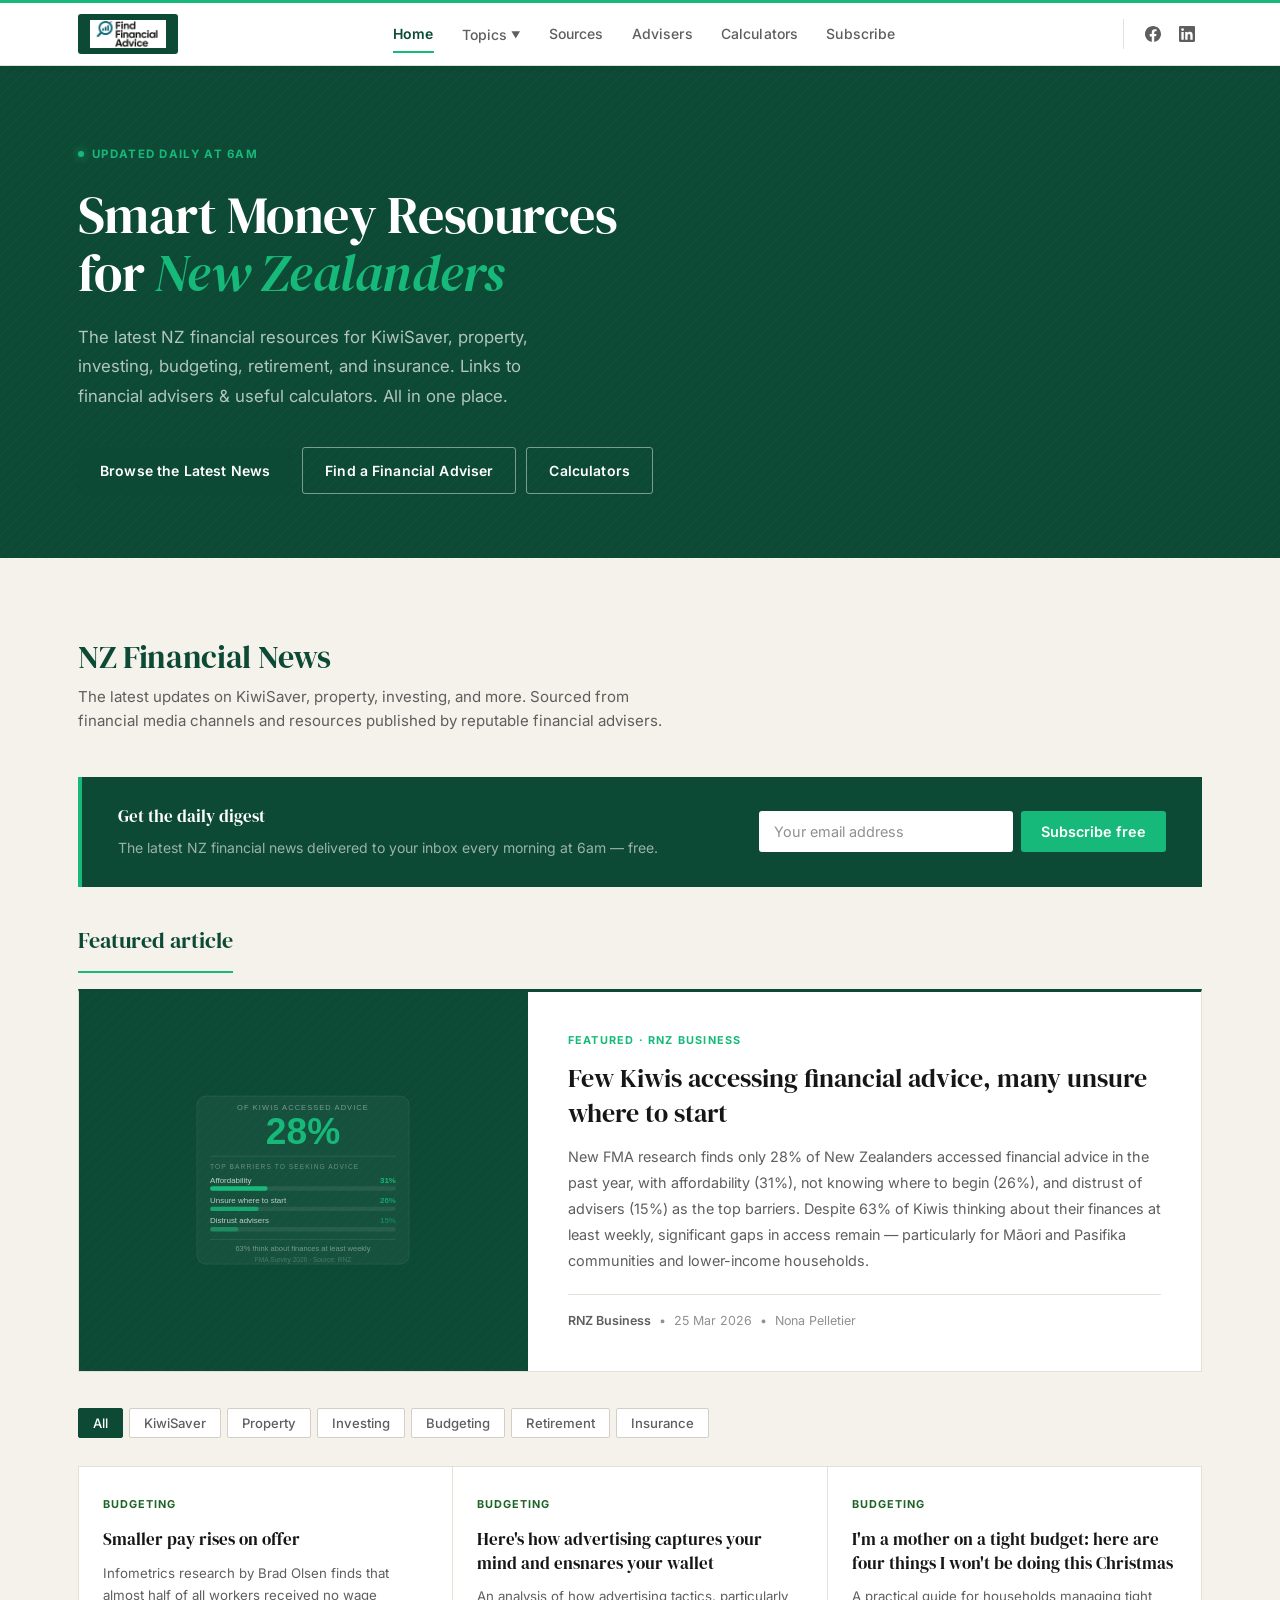
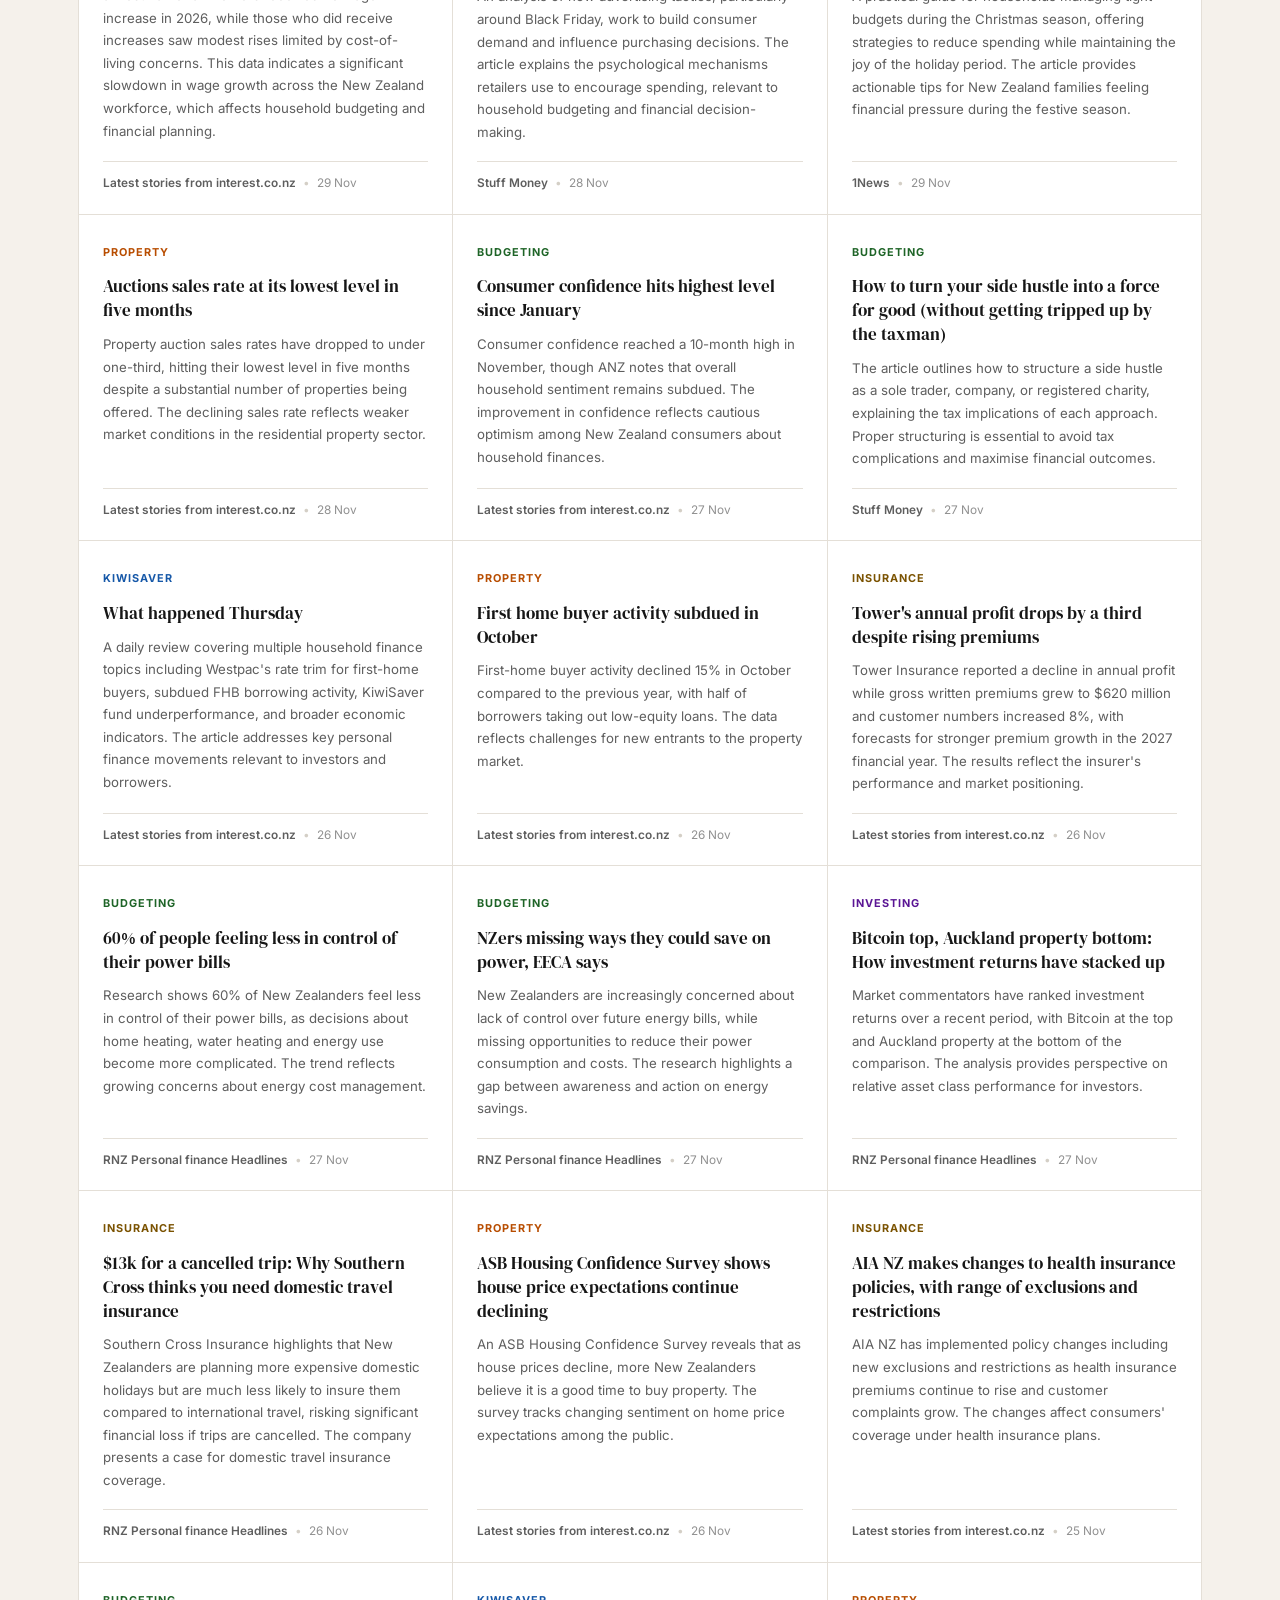
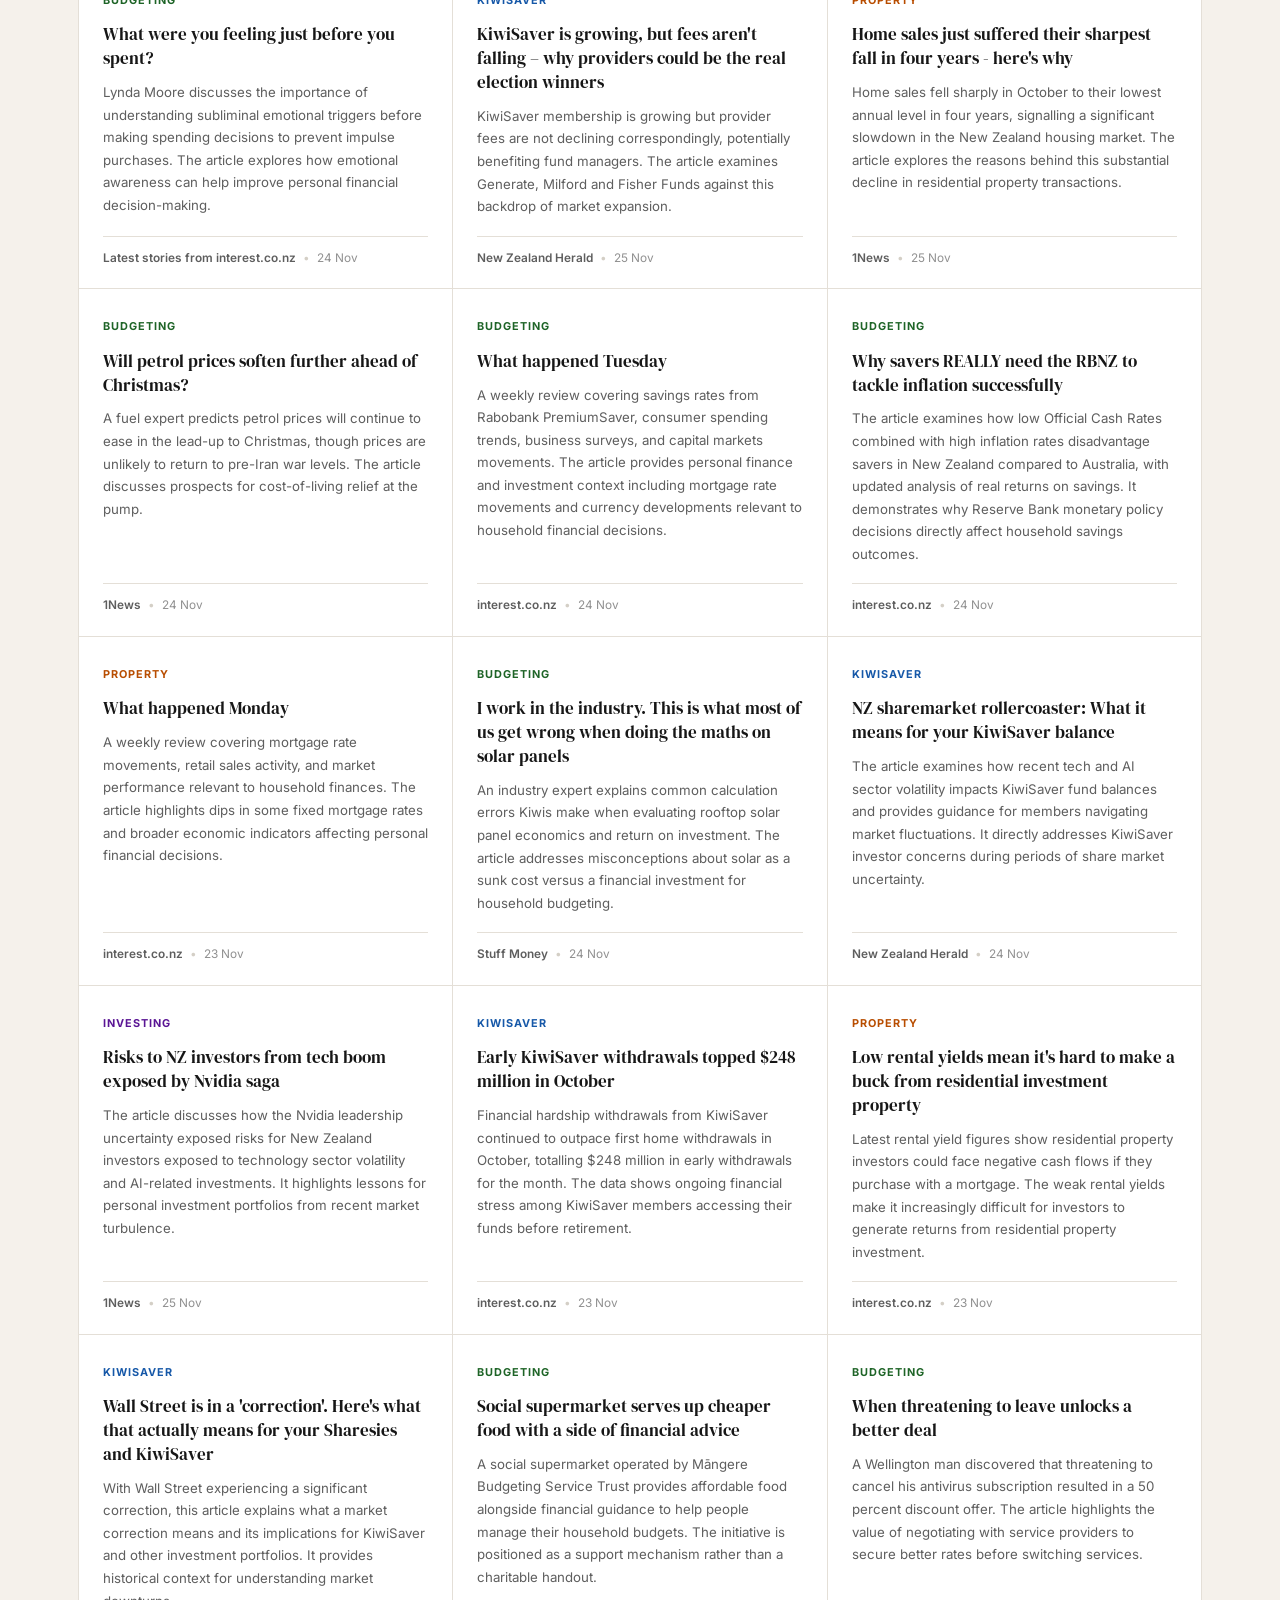
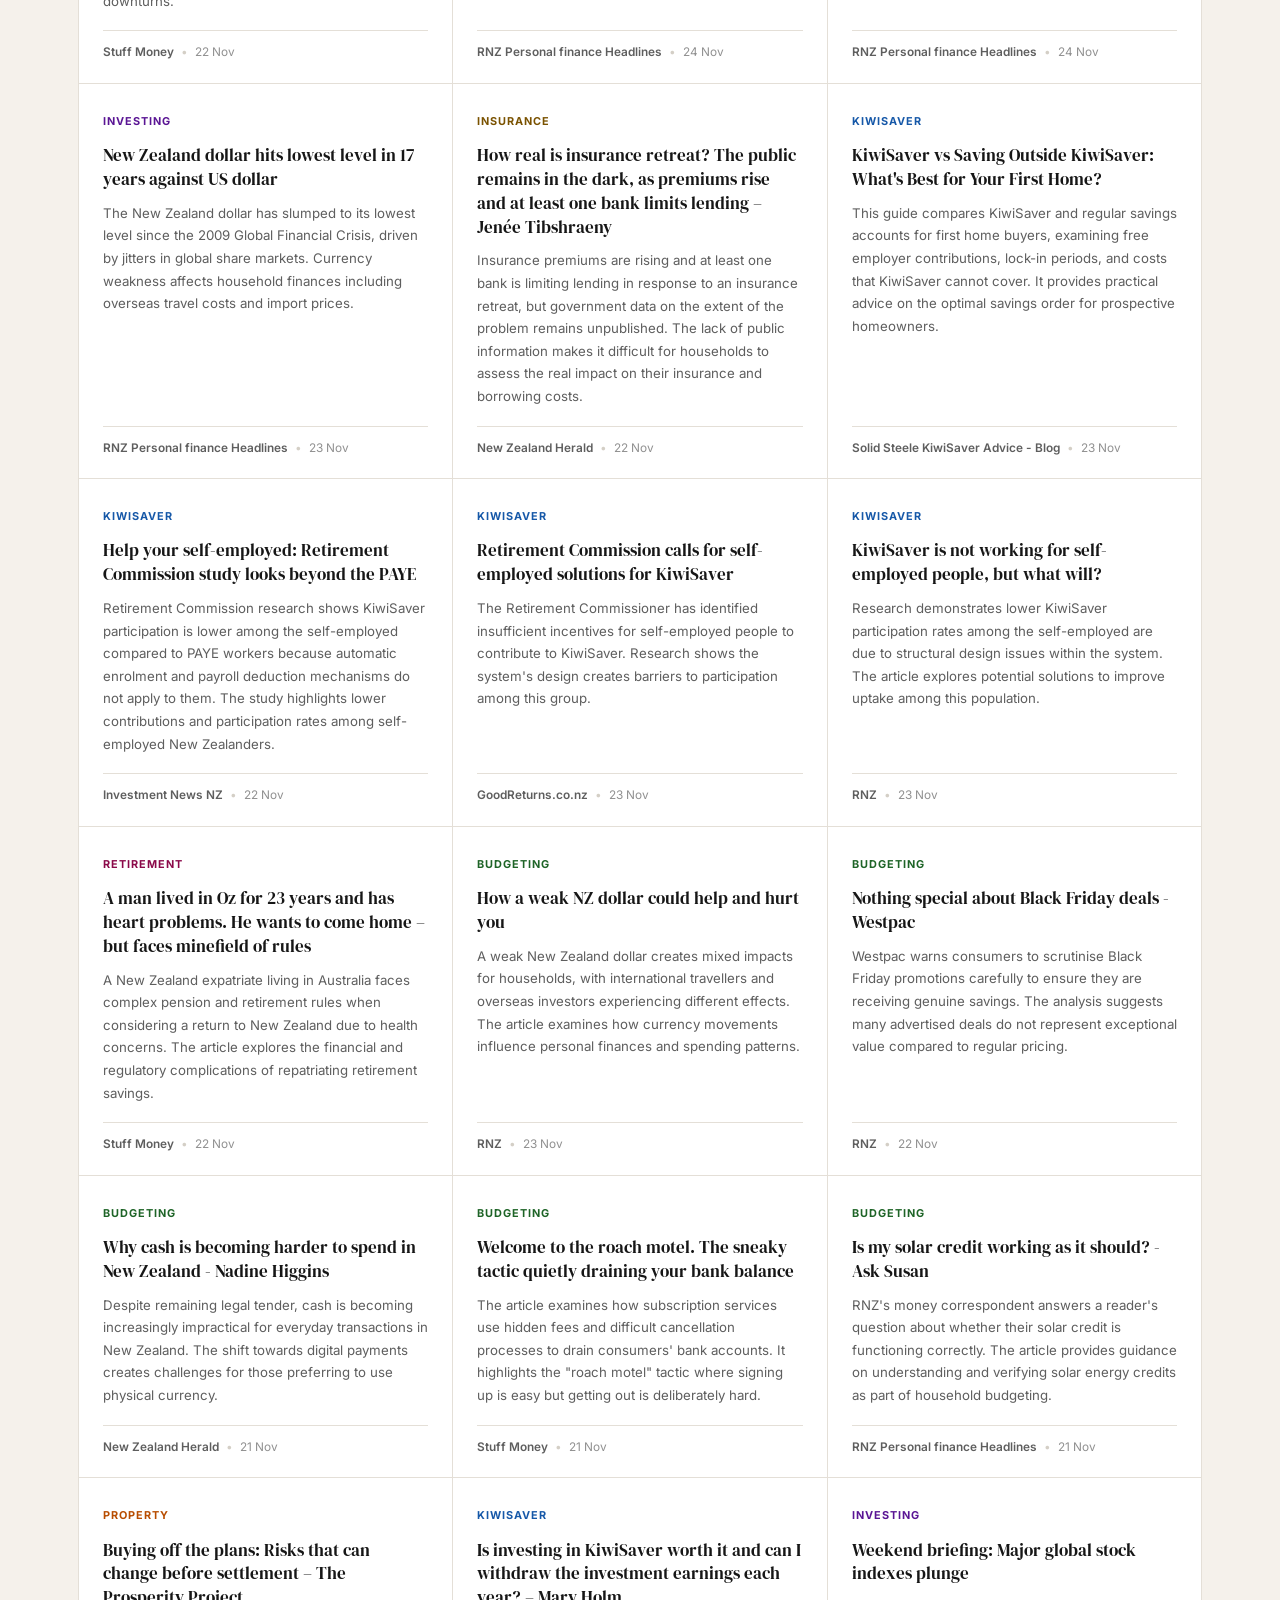
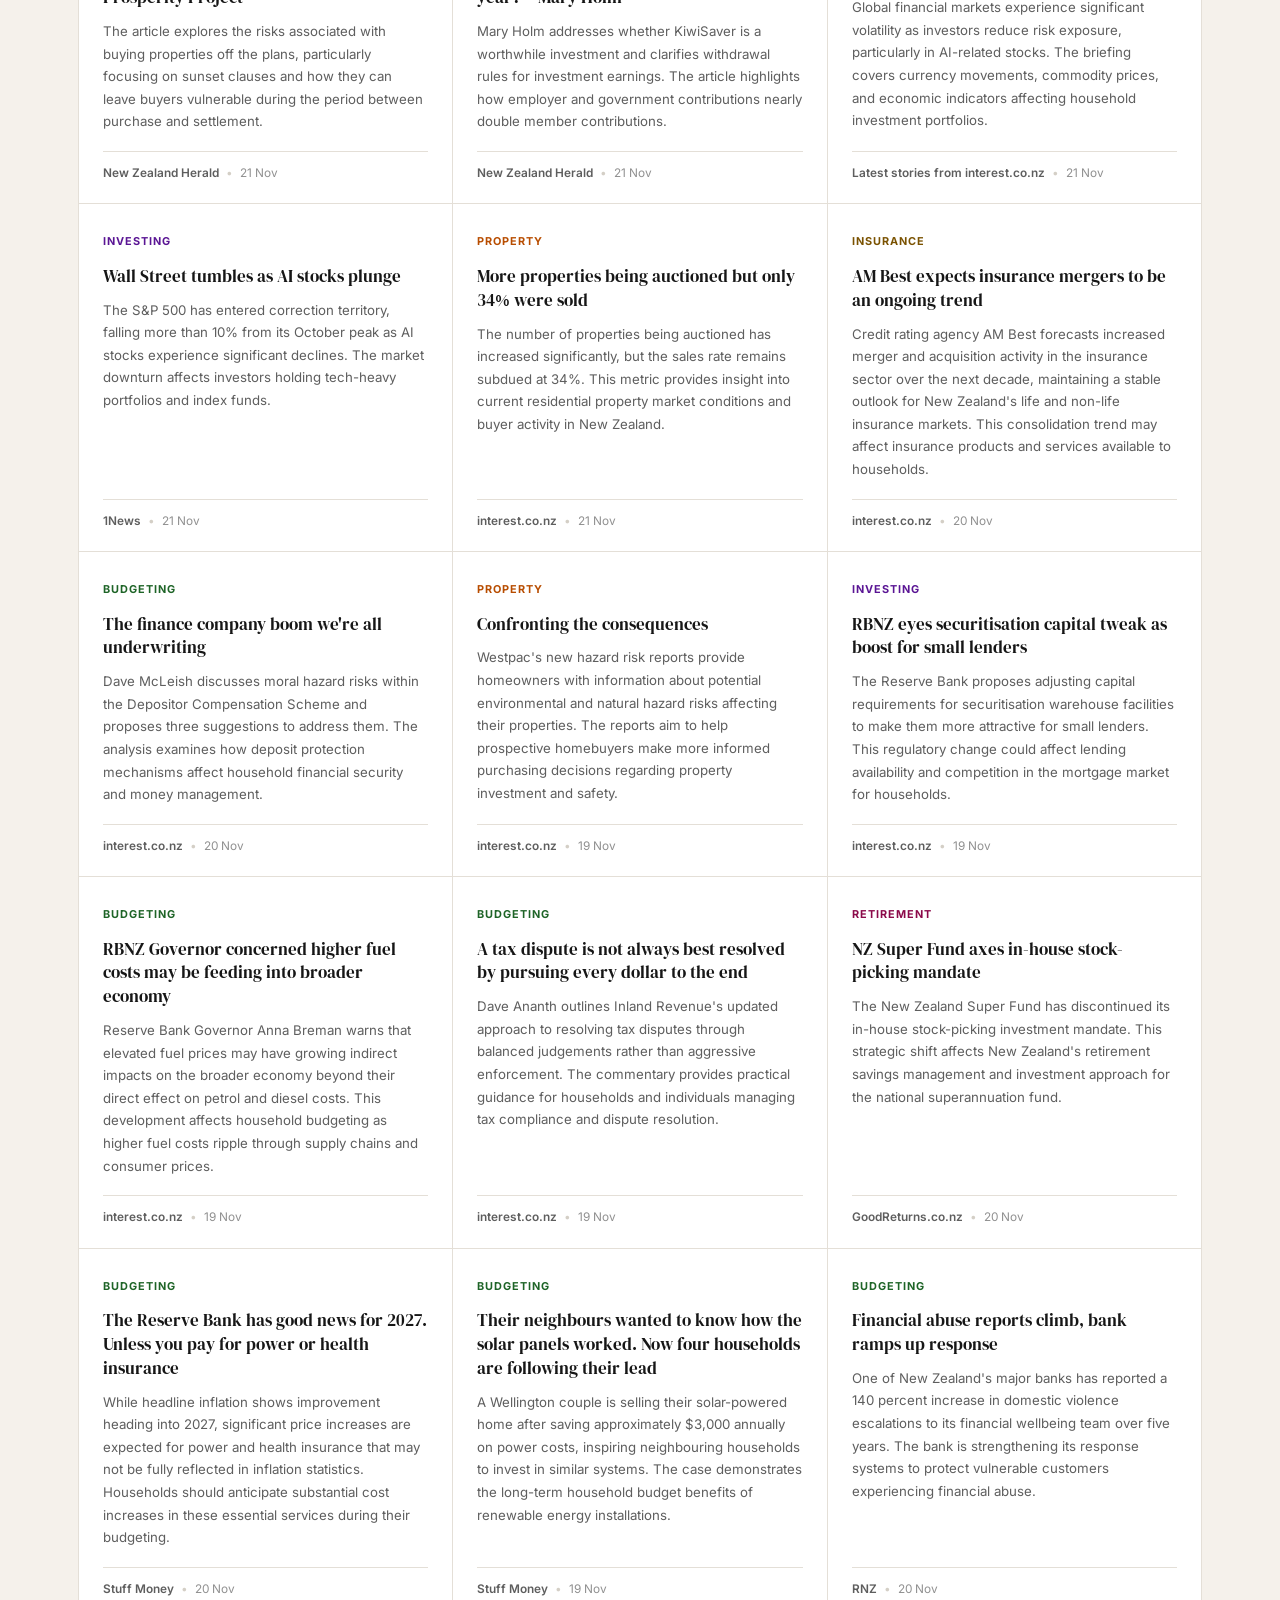
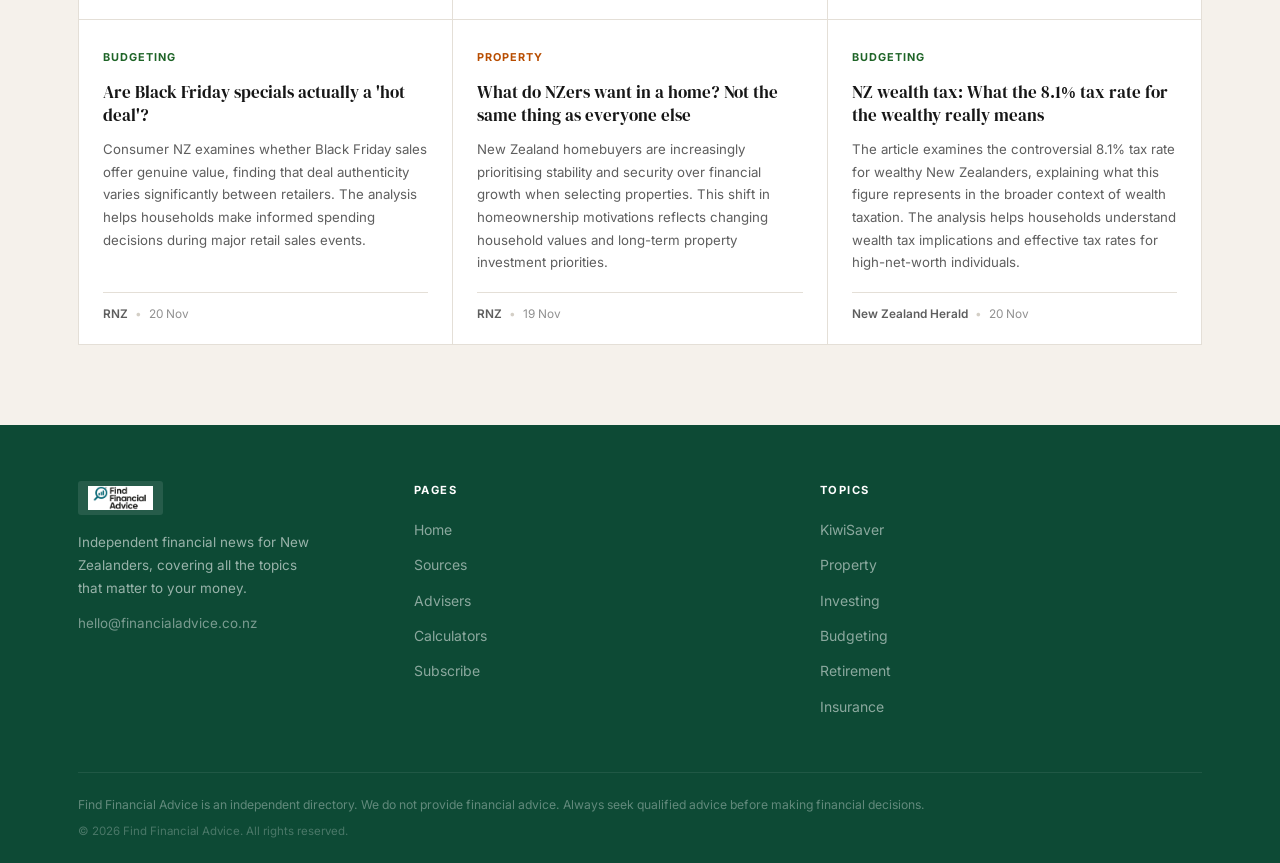
==== commit 62e9ff52: "Daily news update — 2026-11-28" ====
--- a/index.html
+++ b/index.html
@@ -272,6 +272,33 @@
     </div>
 
     <div class="news-grid" id="news-grid">
+      <div class="news-card" data-category="budgeting">
+        <div class="news-card-tag"><span class="tag tag-budgeting">Budgeting</span></div>
+        <h3><a href="https://www.interest.co.nz/public-policy/141259/infometrics-brad-olsen-surveys-pace-wage-rises-finding-almost-half-all-workers" target="_blank" rel="noopener">Smaller pay rises on offer</a></h3>
+        <p class="news-card-summary">Infometrics research by Brad Olsen finds that almost half of all workers received no wage increase in 2026, while those who did receive increases saw modest rises limited by cost-of-living concerns. This data indicates a significant slowdown in wage growth across the New Zealand workforce, which affects household budgeting and financial planning.</p>
+        <div class="news-card-meta">
+          <span class="source"><a href="https://www.interest.co.nz/" target="_blank" rel="noopener">Latest stories from interest.co.nz</a></span>
+          <span class="sep">&bull;</span><span>29 Nov</span>
+        </div>
+      </div>
+      <div class="news-card" data-category="budgeting">
+        <div class="news-card-tag"><span class="tag tag-budgeting">Budgeting</span></div>
+        <h3><a href="https://www.stuff.co.nz/money/361064712/how-your-brain-gets-bought-heres-how-advertising-captures-your-mind-and-ensnares-your-wallet" target="_blank" rel="noopener">Here's how advertising captures your mind and ensnares your wallet</a></h3>
+        <p class="news-card-summary">An analysis of how advertising tactics, particularly around Black Friday, work to build consumer demand and influence purchasing decisions. The article explains the psychological mechanisms retailers use to encourage spending, relevant to household budgeting and financial decision-making.</p>
+        <div class="news-card-meta">
+          <span class="source"><a href="https://www.stuff.co.nz/money" target="_blank" rel="noopener">Stuff Money</a></span>
+          <span class="sep">&bull;</span><span>28 Nov</span>
+        </div>
+      </div>
+      <div class="news-card" data-category="budgeting">
+        <div class="news-card-tag"><span class="tag tag-budgeting">Budgeting</span></div>
+        <h3><a href="https://www.1news.co.nz/2026/11/29/im-a-mother-on-a-tight-budget-here-are-four-things-i-wont-be-doing-this-christmas/" target="_blank" rel="noopener">I'm a mother on a tight budget: here are four things I won't be doing this Christmas</a></h3>
+        <p class="news-card-summary">A practical guide for households managing tight budgets during the Christmas season, offering strategies to reduce spending while maintaining the joy of the holiday period. The article provides actionable tips for New Zealand families feeling financial pressure during the festive season.</p>
+        <div class="news-card-meta">
+          <span class="source"><a href="https://www.1news.co.nz" target="_blank" rel="noopener">1News</a></span>
+          <span class="sep">&bull;</span><span>29 Nov</span>
+        </div>
+      </div>
       <div class="news-card" data-category="property">
         <div class="news-card-tag"><span class="tag tag-property">Property</span></div>
         <h3><a href="https://www.interest.co.nz/property/141257/plenty-properties-being-offered-auctions-sales-rate-drops-under-third" target="_blank" rel="noopener">Auctions sales rate at its lowest level in five months</a></h3>
@@ -783,33 +810,6 @@
         <div class="news-card-meta">
           <span class="source"><a href="https://www.nzherald.co.nz" target="_blank" rel="noopener">New Zealand Herald</a></span>
           <span class="sep">&bull;</span><span>20 Nov</span>
-        </div>
-      </div>
-      <div class="news-card" data-category="property">
-        <div class="news-card-tag"><span class="tag tag-property">Property</span></div>
-        <h3><a href="https://www.interest.co.nz/property/141154/anz-nz-report-says-housing-market-slowdown-now-well-established-and-rising-prices" target="_blank" rel="noopener">ANZ economists see interest rates having bigger impact on house prices than election outcome</a></h3>
-        <p class="news-card-summary">ANZ's report indicates that New Zealand's housing market slowdown is now well established, with rising prices in Canterbury stalling. The bank's economists conclude that interest rates will have a more significant impact on house prices than the election outcome.</p>
-        <div class="news-card-meta">
-          <span class="source"><a href="https://www.interest.co.nz/" target="_blank" rel="noopener">Latest stories from interest.co.nz</a></span>
-          <span class="sep">&bull;</span><span>19 Nov</span>
-        </div>
-      </div>
-      <div class="news-card" data-category="property">
-        <div class="news-card-tag"><span class="tag tag-property">Property</span></div>
-        <h3><a href="https://www.interest.co.nz/property/141152/westpac%E2%80%99s-new-hazard-risk-reports-should-sound-warning-new-zealand%C2%80homeowners" target="_blank" rel="noopener">Confronting the consequences</a></h3>
-        <p class="news-card-summary">Westpac has released new hazard risk reports that provide homeowners with detailed information about natural disaster risks affecting their properties. The reports aim to help both current and prospective homebuyers make more informed property decisions.</p>
-        <div class="news-card-meta">
-          <span class="source"><a href="https://www.interest.co.nz/" target="_blank" rel="noopener">Latest stories from interest.co.nz</a></span>
-          <span class="sep">&bull;</span><span>19 Nov</span>
-        </div>
-      </div>
-      <div class="news-card" data-category="property">
-        <div class="news-card-tag"><span class="tag tag-property">Property</span></div>
-        <h3><a href="https://www.interest.co.nz/property/141128/little-movement-overall-mortgage-affordability-first-home-buyers-banks-step-low" target="_blank" rel="noopener">Banks are hawking mortgages with just a 5% deposit but they're not for everyone</a></h3>
-        <p class="news-card-summary">Banks are increasingly offering low-equity mortgages requiring only a 5% deposit to first-home buyers, though mortgage affordability overall remains relatively unchanged. These products come with specific requirements and risks that make them unsuitable for all borrowers.</p>
-        <div class="news-card-meta">
-          <span class="source"><a href="https://www.interest.co.nz/" target="_blank" rel="noopener">Latest stories from interest.co.nz</a></span>
-          <span class="sep">&bull;</span><span>19 Nov</span>
         </div>
       </div>
     </div>
